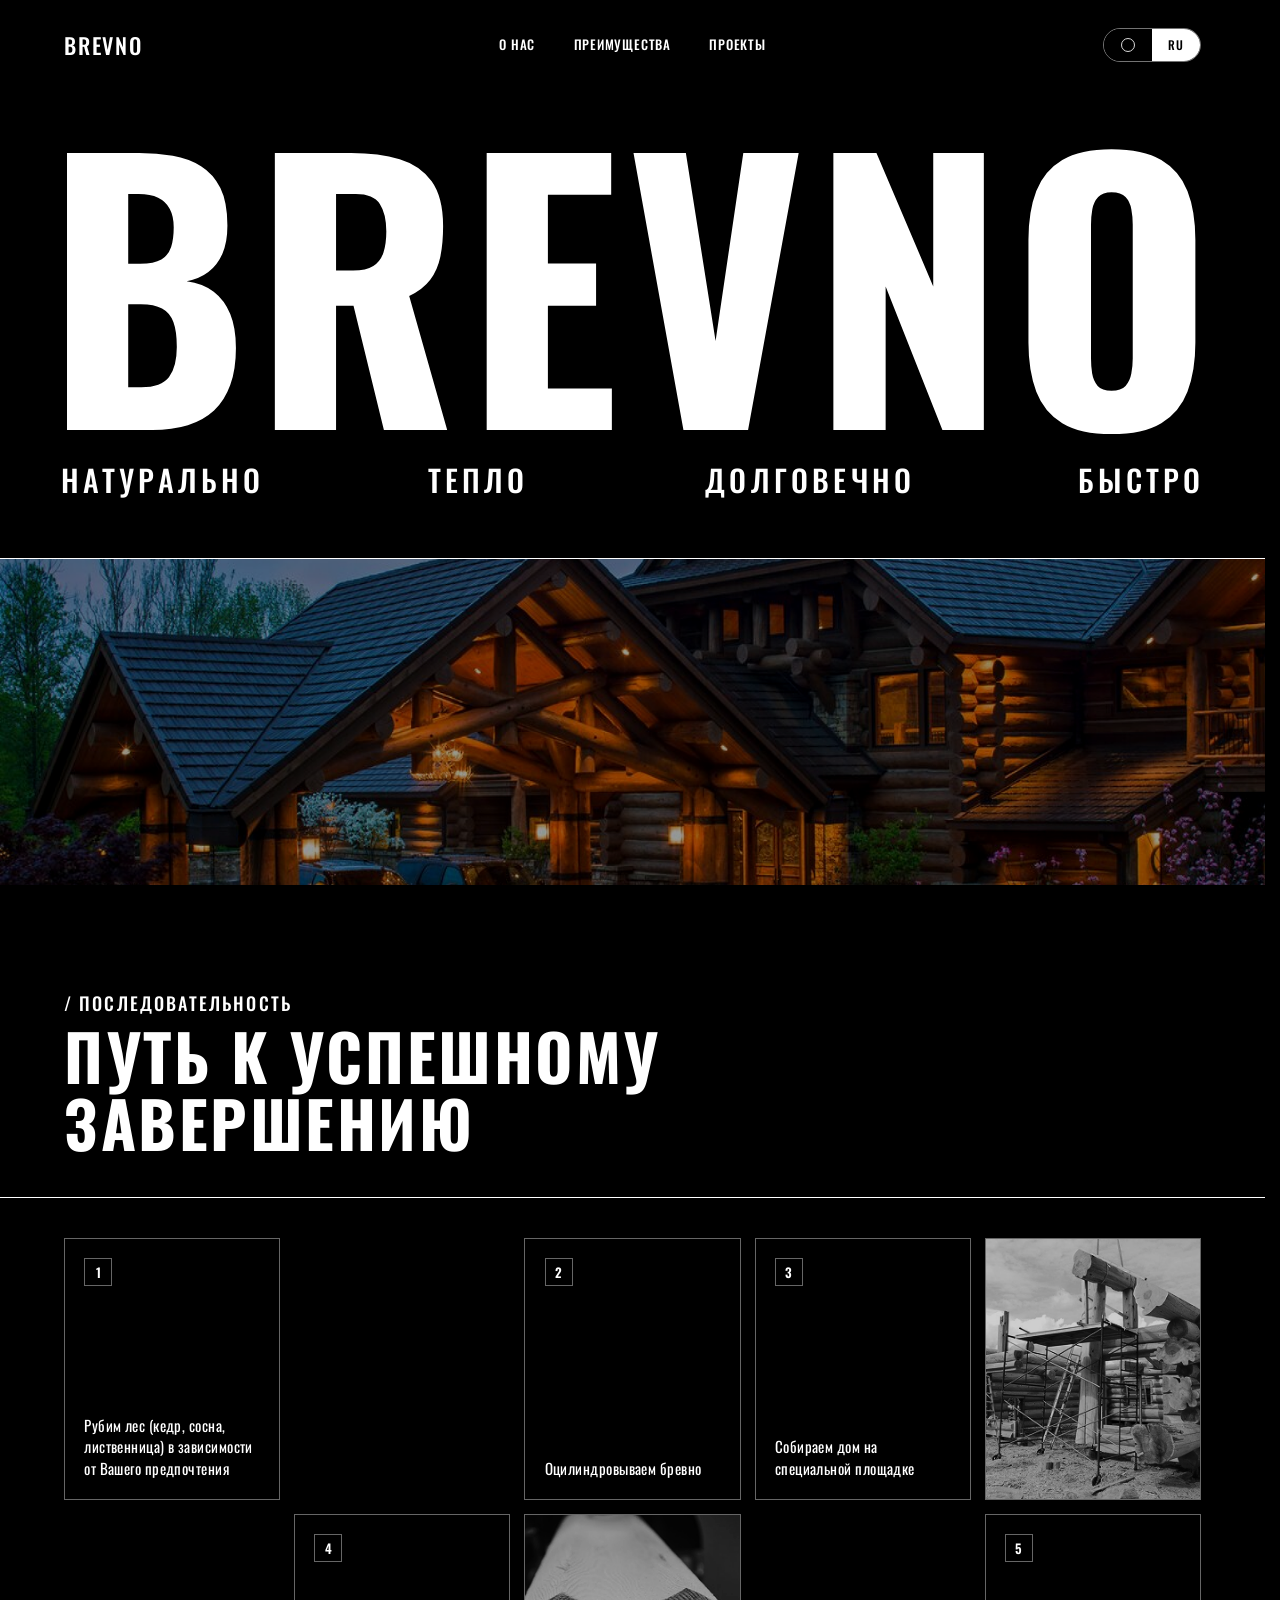
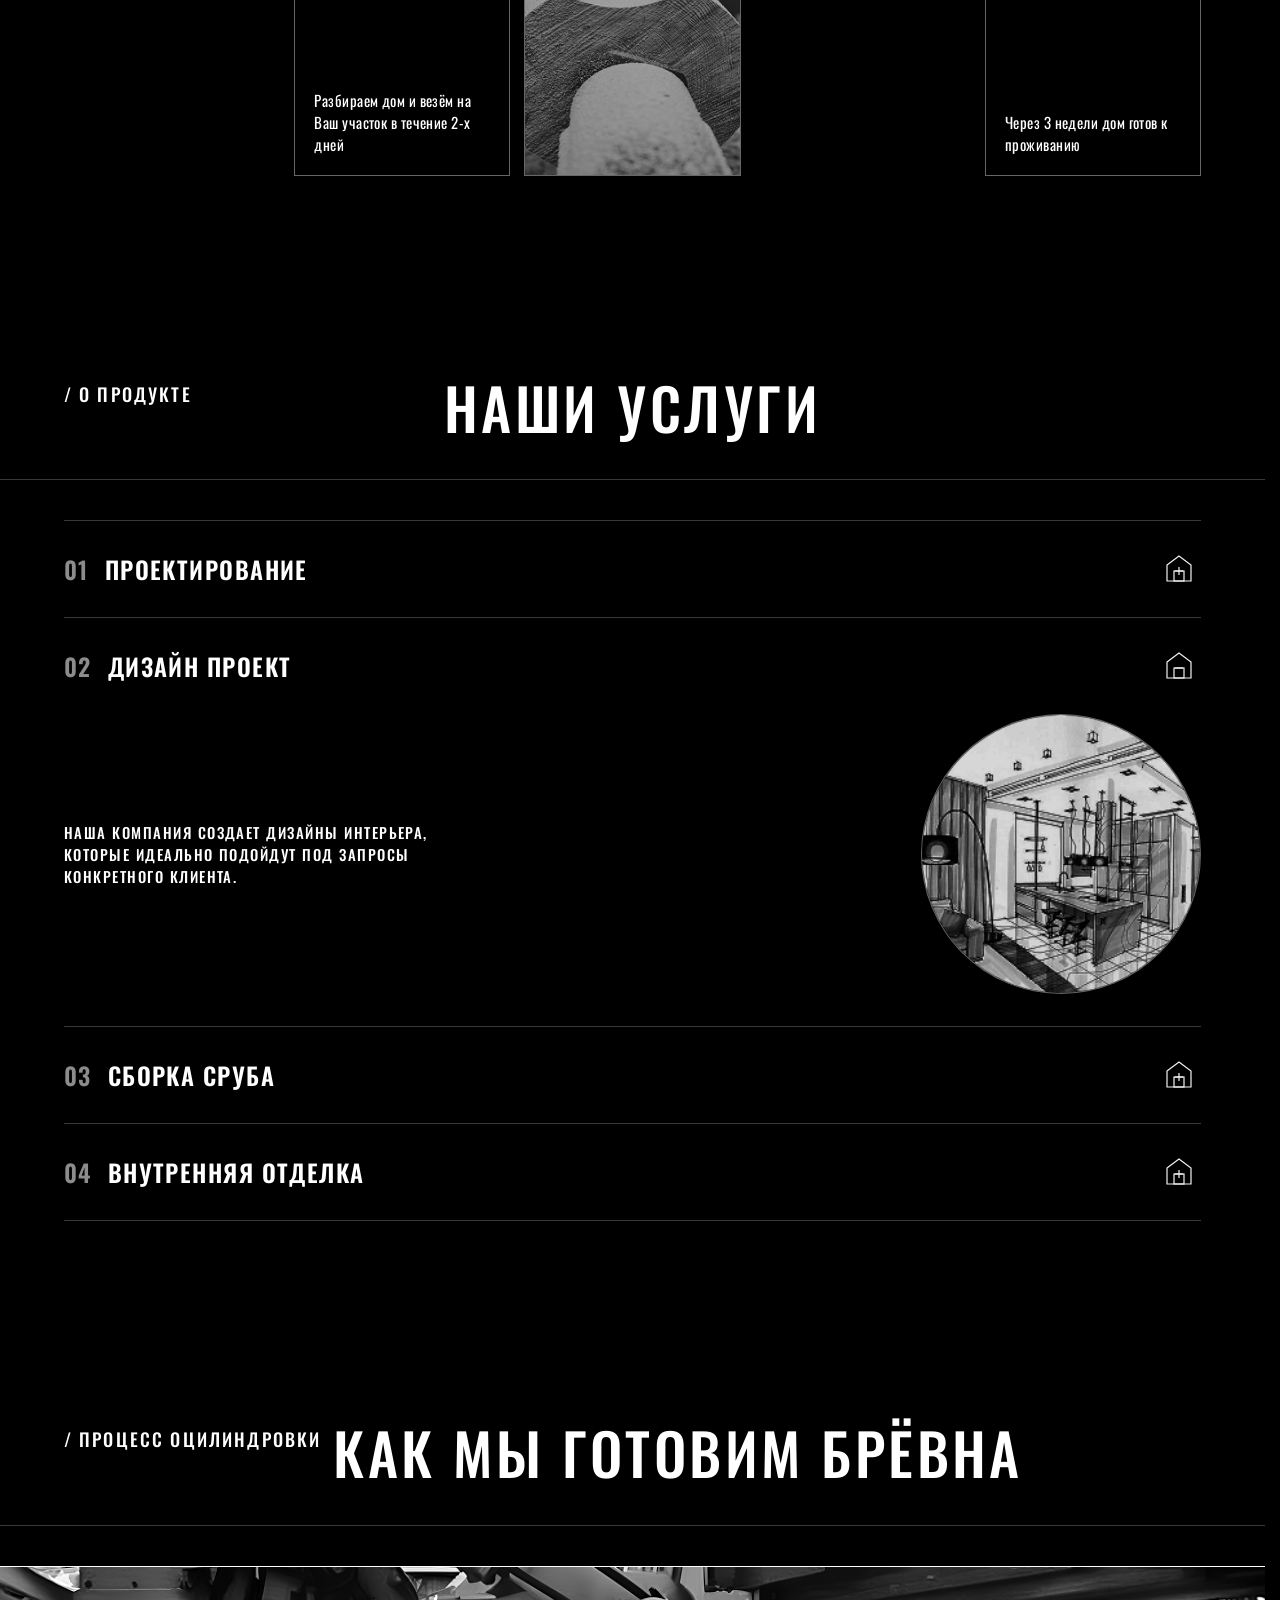
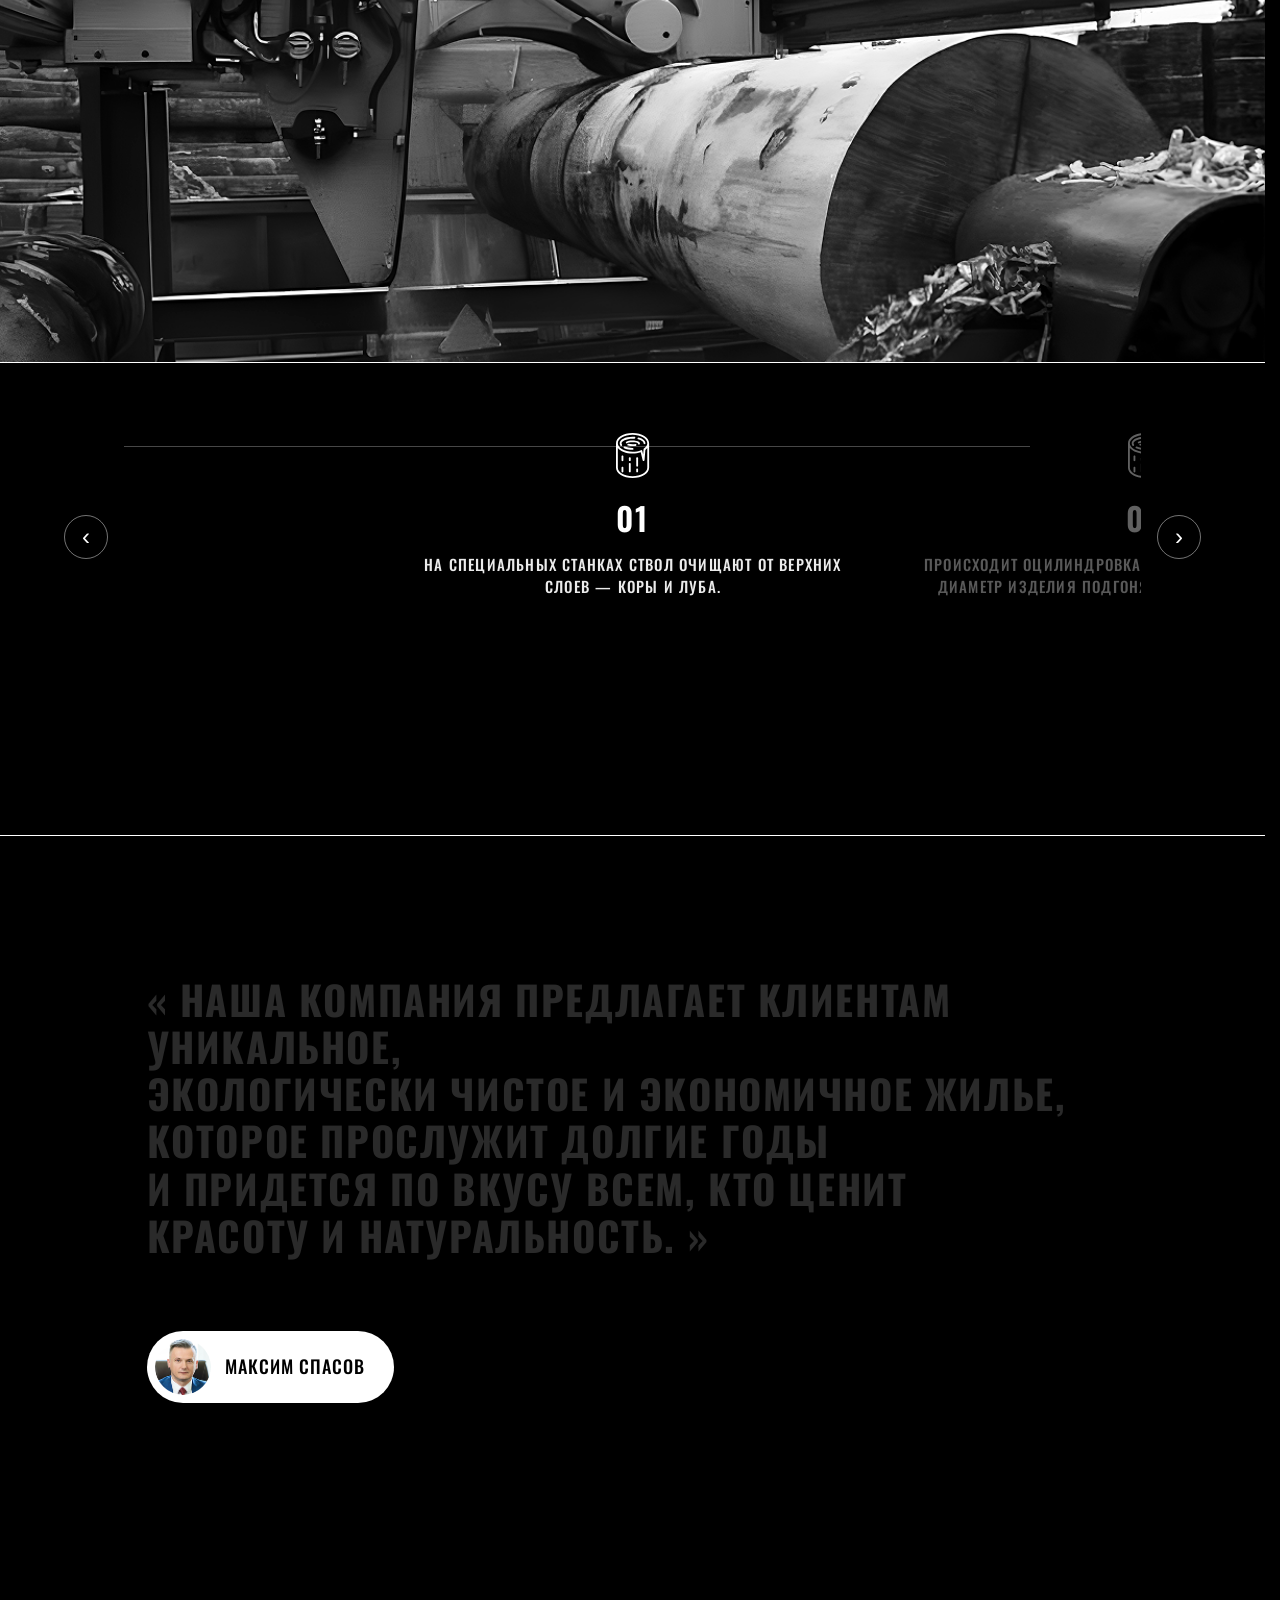
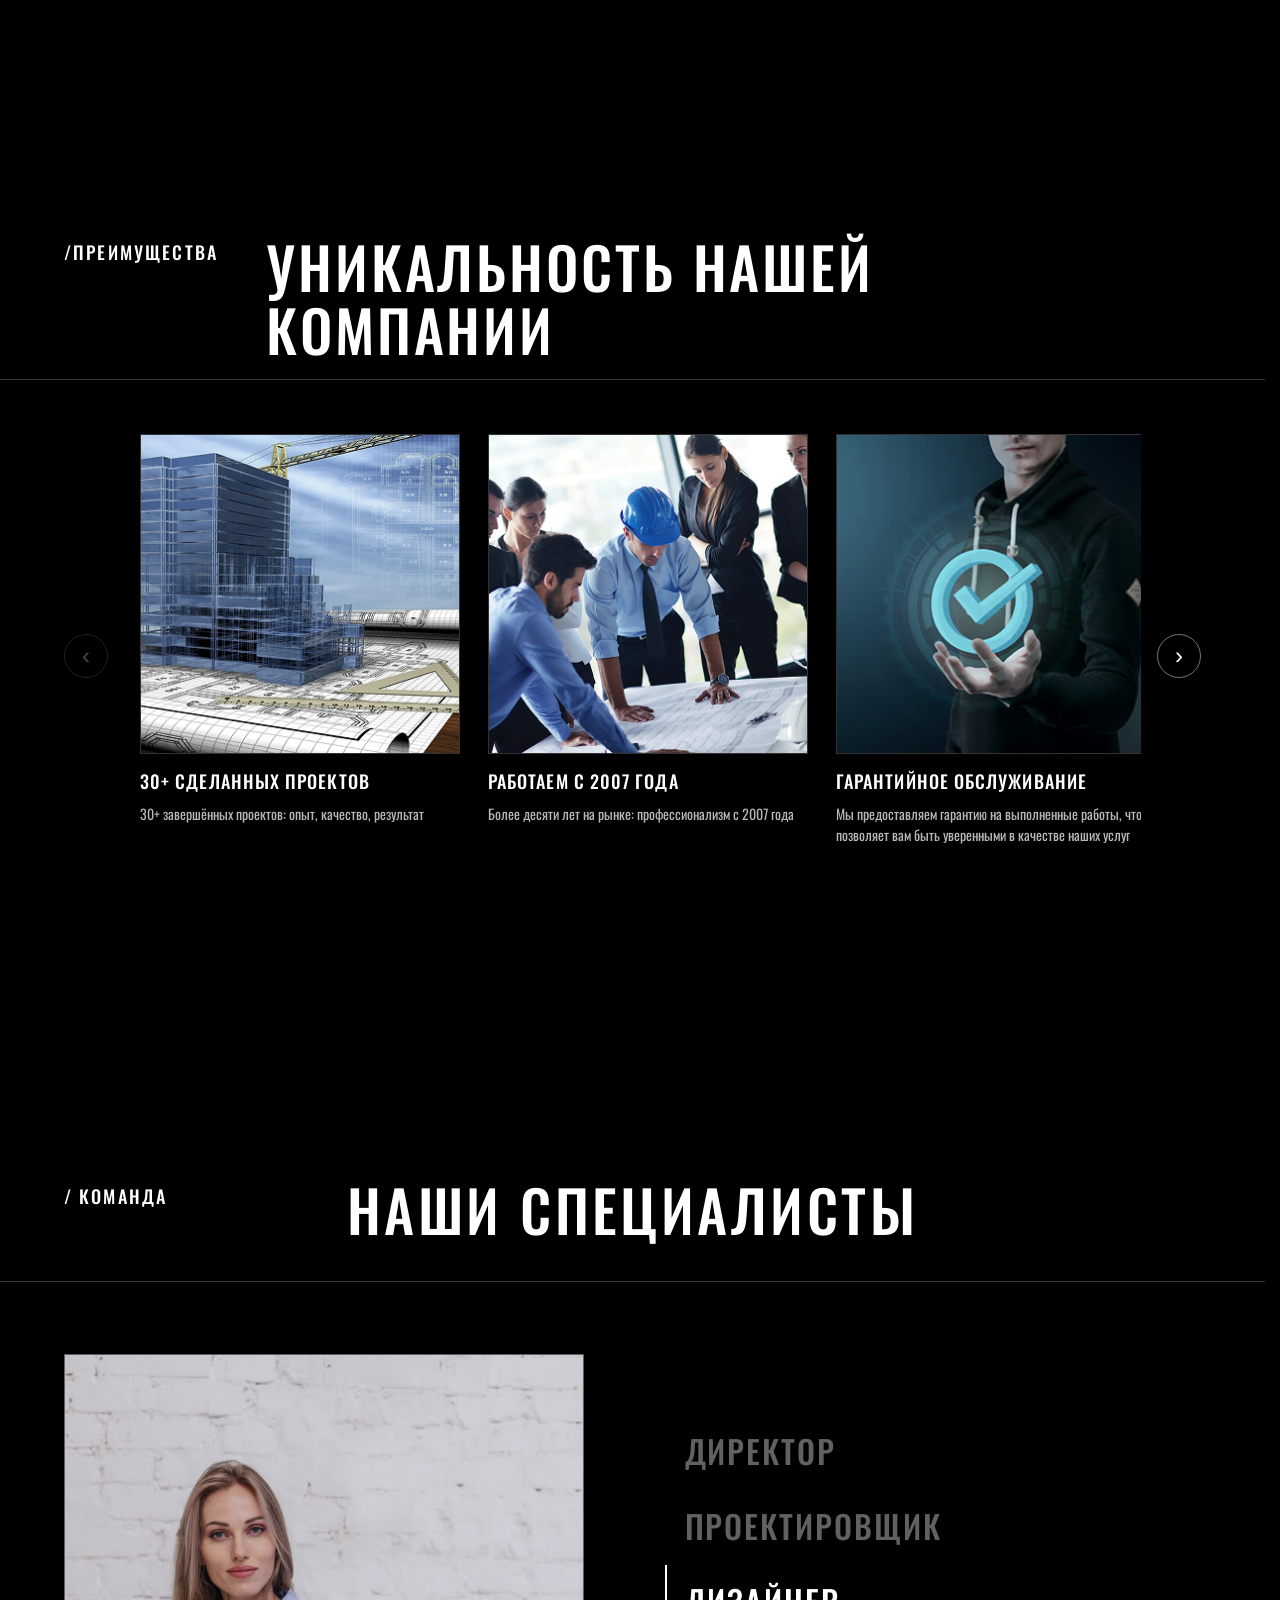
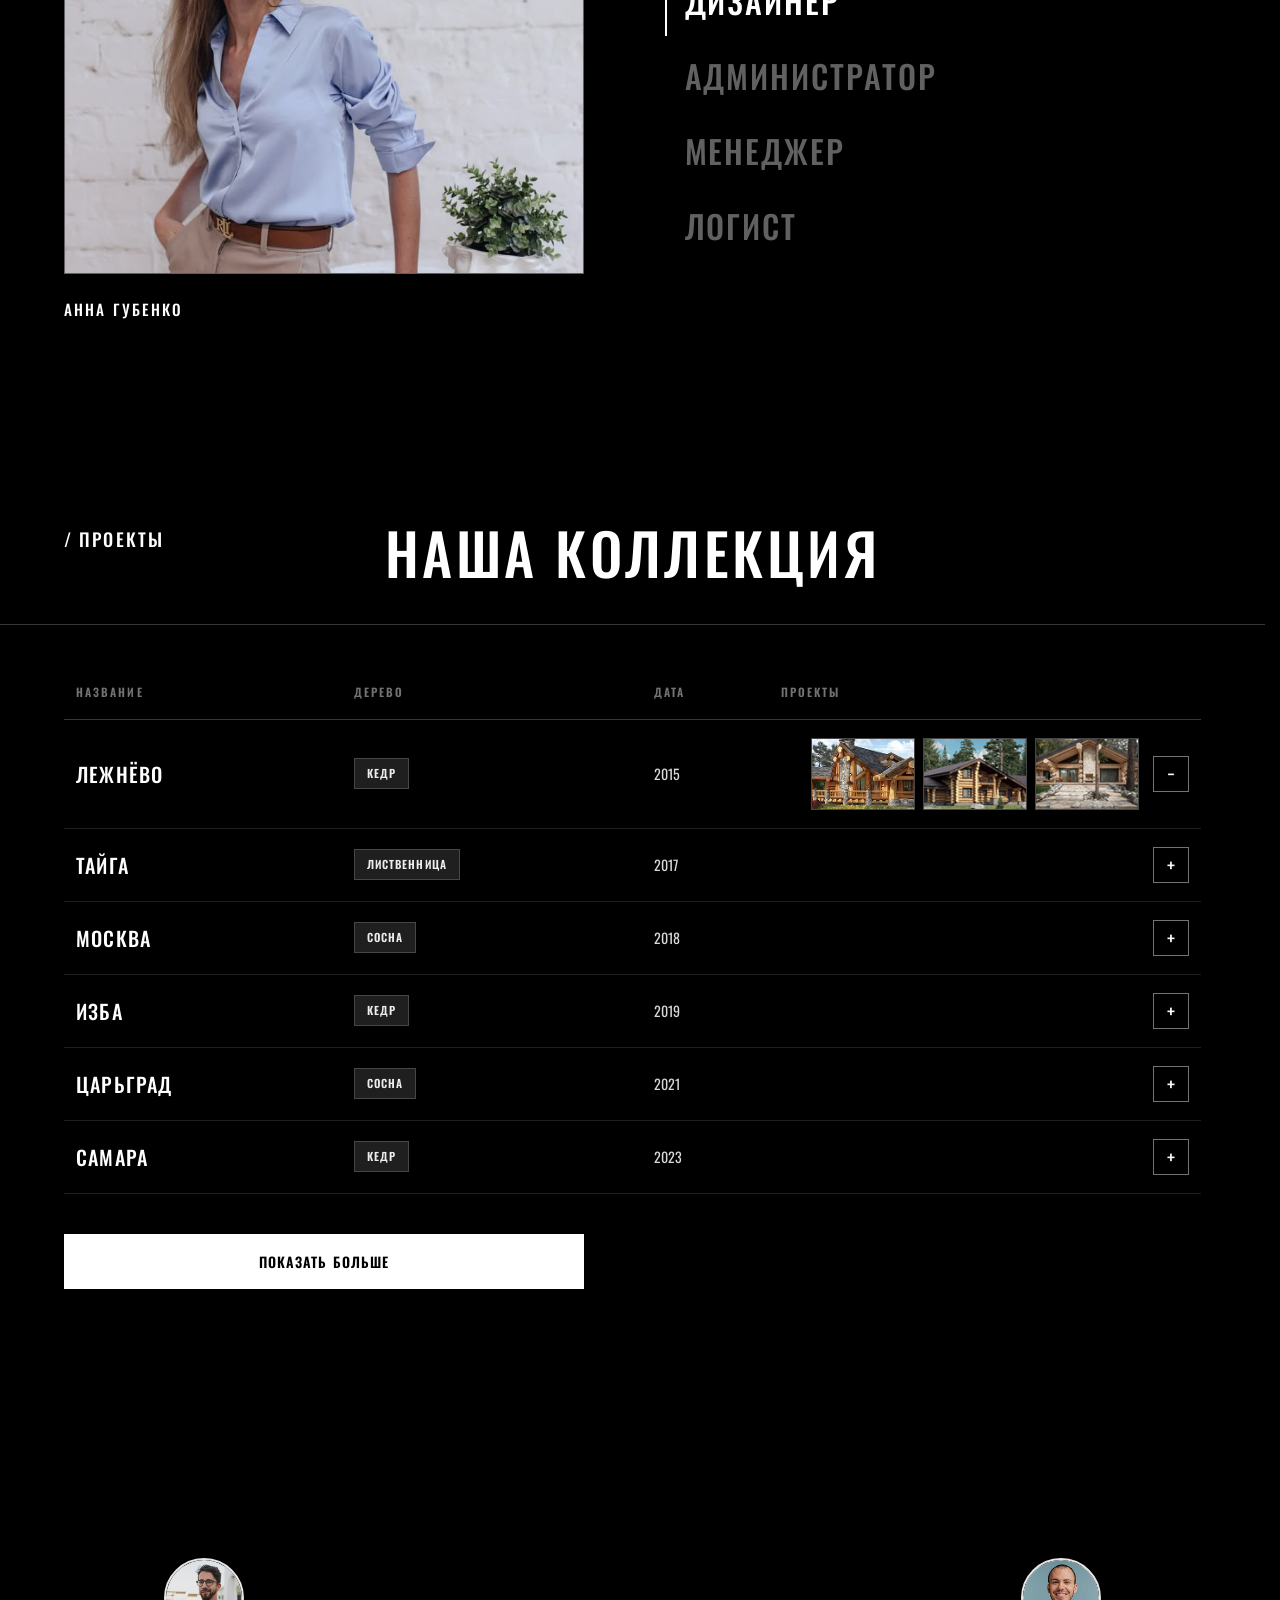
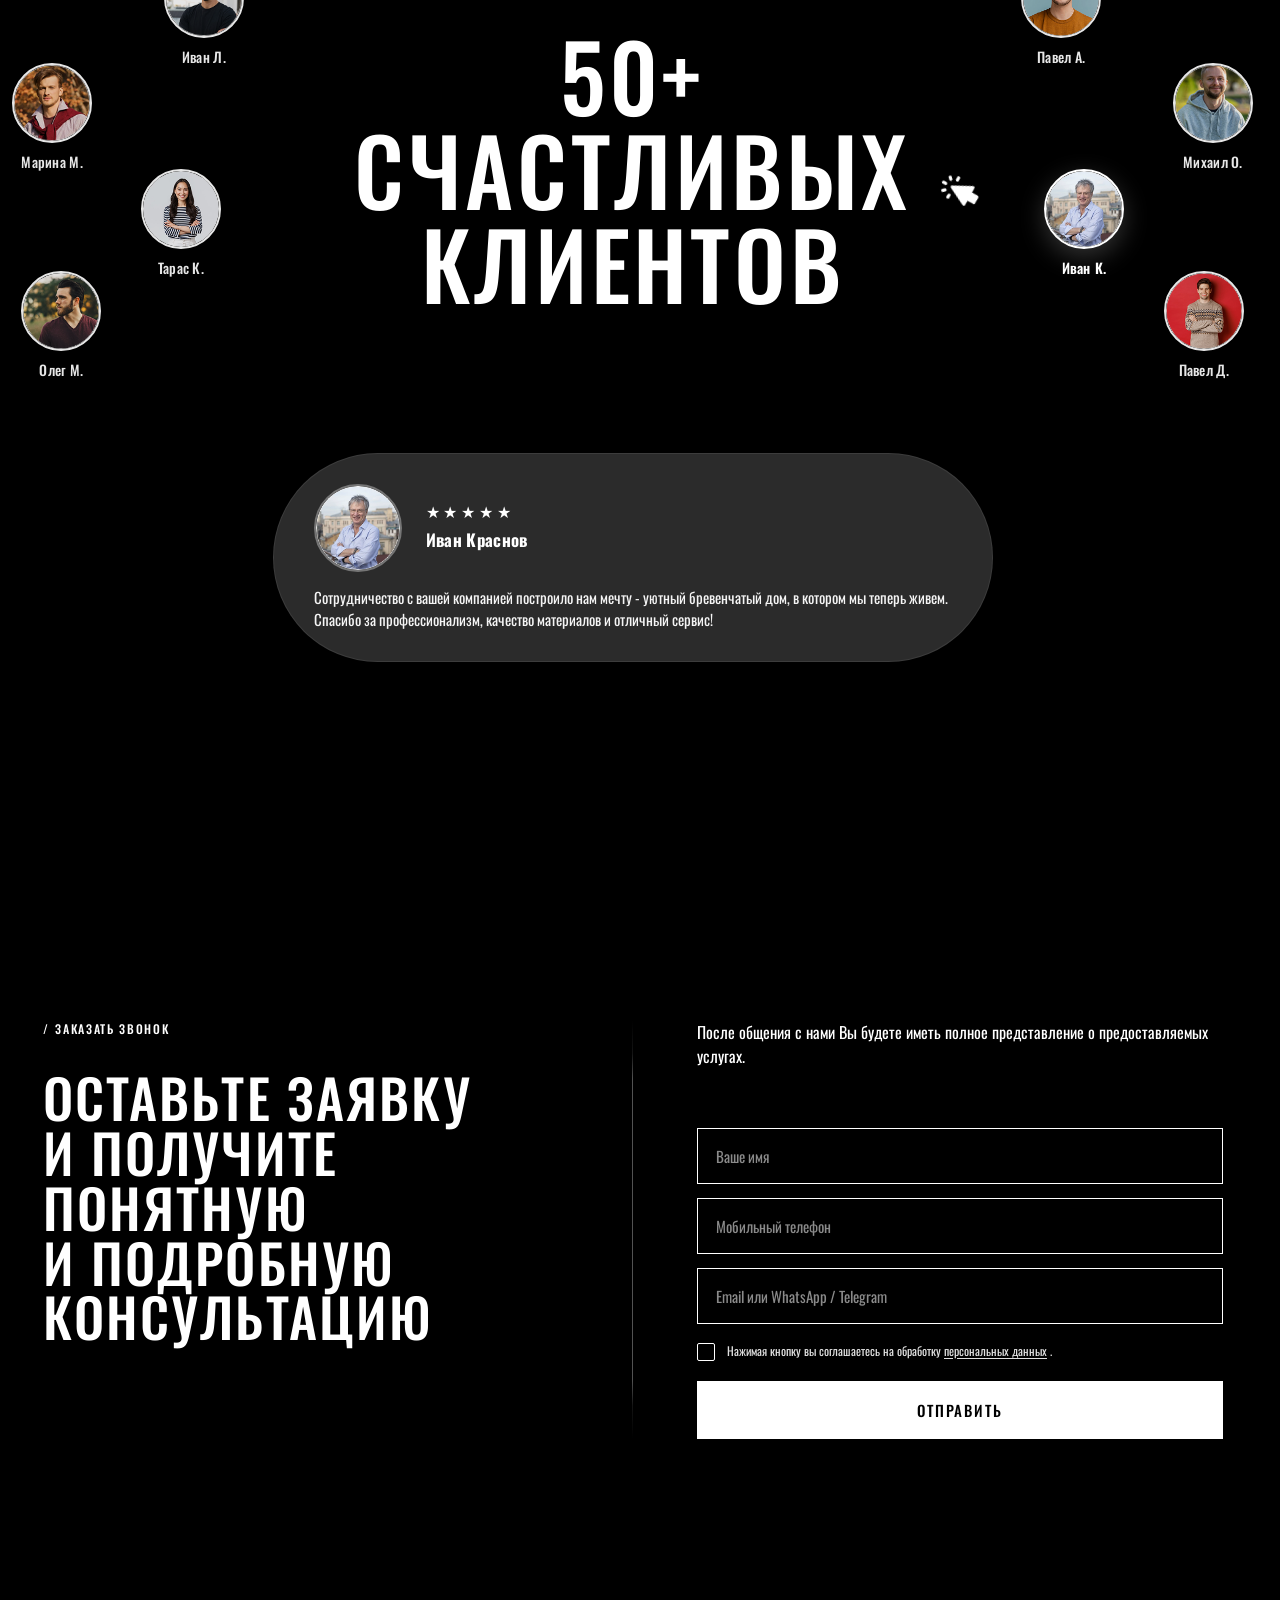
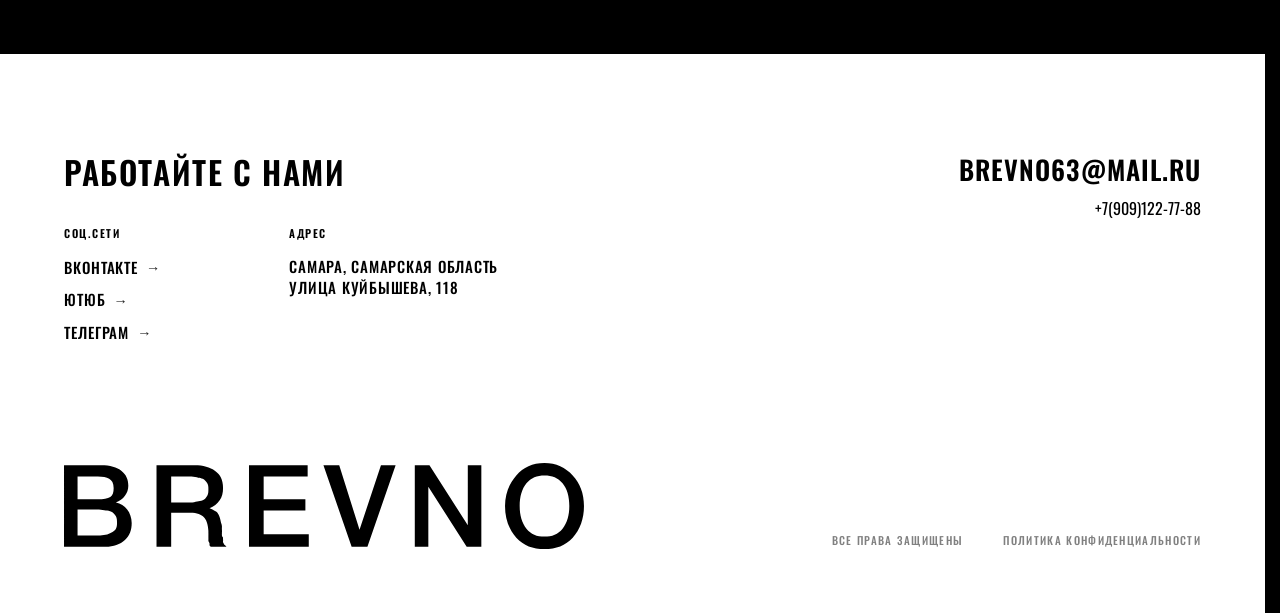
==== index.html @ 9e4cf430 "Add files via upload" ====
<!DOCTYPE html>
<html lang="ru">
<head>
  <meta charset="UTF-8" />
  <meta name="viewport" content="width=device-width, initial-scale=1.0, viewport-fit=cover" />
  <title>Brevno — дома из бруса и оцилиндрованного бревна</title>
  <!-- Макет Figma: https://www.figma.com/design/3cBoiMbZwjkKeHGmlboH6O/ node19433:2461 -->
  <!-- Кэш CSS/JS: при деплое поменяйте ?v= на то же новое значение в двух местах (ниже link + script). -->
  <link rel="preconnect" href="https://fonts.googleapis.com" />
  <link rel="preconnect" href="https://fonts.gstatic.com" crossorigin />
  <link href="https://fonts.googleapis.com/css2?family=Oswald:wght@400;500;600;700&display=swap" rel="stylesheet" />
  <link rel="stylesheet" href="css/style.css?v=20260427" />
</head>
<body>
  <section class="hero">
    <div class="hero__top">
      <header class="hero__header">
        <div class="header__inner container">
          <a class="logo logo--sm" href="#">BREVNO</a>
          <nav class="nav" id="primary-nav" aria-label="Основное меню">
            <button type="button" class="nav__close" id="navClose" aria-label="Закрыть меню">
              <span class="nav__close-icon" aria-hidden="true">
                <span></span>
                <span></span>
              </span>
            </button>
            <div class="nav__links">
              <a href="#about">О нас</a>
              <a href="#advantages">Преимущества</a>
              <a href="#collection">Проекты</a>
            </div>
          </nav>
          <div class="header__trailing">
            <button type="button" class="lang-toggle" id="langToggle" aria-pressed="false" aria-label="Переключить язык">
              <span class="lang-toggle__track">
                <span class="lang-toggle__slot" id="slotEn" data-lang="en">
                  <span class="lang-toggle__ring" aria-hidden="true"></span>
                  <span class="lang-toggle__label">En</span>
                </span>
                <span class="lang-toggle__slot is-active" id="slotRu" data-lang="ru">
                  <span class="lang-toggle__ring" aria-hidden="true"></span>
                  <span class="lang-toggle__label">Ru</span>
                </span>
              </span>
            </button>
            <button
              type="button"
              class="nav-toggle"
              id="navToggle"
              aria-controls="primary-nav"
              aria-expanded="false"
              aria-label="Открыть меню"
            >
              <span class="nav-toggle__lines" aria-hidden="true">
                <span></span>
                <span></span>
                <span></span>
              </span>
            </button>
          </div>
        </div>
      </header>
      <div class="hero__title-block container">
        <div class="hero__title-wrap">
          <h1 class="hero__title">BREVNO</h1>
          <div class="hero__keywords">
            <span data-i18n="kw1">НАТУРАЛЬНО</span>
            <span data-i18n="kw2">ТЕПЛО</span>
            <span data-i18n="kw3">ДОЛГОВЕЧНО</span>
            <span data-i18n="kw4">БЫСТРО</span>
          </div>
        </div>
      </div>
    </div>
    <div class="hero__image-wrap">
      <picture>
        <source media="(max-width: 767px)" srcset="images/MainPict.png" />
        <img
          src="images/Rectangle%2040135.png"
          alt=""
          class="hero__img"
          width="1920"
          height="1080"
          decoding="async"
          fetchpriority="high"
        />
      </picture>
    </div>
  </section>

  <section class="section section--process" id="about">
    <div class="container">
      <div class="section--process__intro">
        <p class="section__label section__label--on-dark">
          <span class="section__label-slash">/</span><span data-i18n="processLabel">ПОСЛЕДОВАТЕЛЬНОСТЬ</span>
        </p>
        <h2 class="section__heading section__heading--process">
          <span class="section__heading-line" data-i18n="processH1">ПУТЬ К УСПЕШНОМУ</span>
          <span class="section__heading-line" data-i18n="processH2">ЗАВЕРШЕНИЮ</span>
        </h2>
      </div>
    </div>
    <div class="divider"></div>
    <!-- Сетка 5×2: только карточки; пустые слоты — без DOM (чёрные промежутки через gap).
         r1: 1 · · 2 · 3 · фото | r2: · 4 · фото · · 5 -->
    <div class="container process">
      <div class="process__grid">
        <article class="process__cell process__cell--step process__cell--1">
          <span class="process__num">1</span>
          <p class="process__text" data-i18n="processStep1">Рубим лес (кедр, сосна, лиственница) в зависимости от Вашего предпочтения</p>
        </article>
        <article class="process__cell process__cell--step process__cell--2">
          <span class="process__num">2</span>
          <p class="process__text" data-i18n="processStep2">Оцилиндровываем бревно</p>
        </article>
        <article class="process__cell process__cell--step process__cell--3">
          <span class="process__num">3</span>
          <p class="process__text" data-i18n="processStep3">Собираем дом на специальной площадке</p>
        </article>
        <div class="process__cell process__cell--photo process__cell--photo-a">
          <img src="images/Rectangle%2040036.png" alt="" width="800" height="800" loading="lazy" decoding="async" />
        </div>
        <article class="process__cell process__cell--step process__cell--4">
          <span class="process__num">4</span>
          <p class="process__text" data-i18n="processStep4">Разбираем дом и везём на Ваш участок в течение 2-х дней</p>
        </article>
        <div class="process__cell process__cell--photo process__cell--photo-b">
          <img src="images/11.png" alt="" width="800" height="800" loading="lazy" decoding="async" />
        </div>
        <article class="process__cell process__cell--step process__cell--5">
          <span class="process__num">5</span>
          <p class="process__text" data-i18n="processStep5">Через 3 недели дом готов к проживанию</p>
        </article>
      </div>
    </div>
  </section>

  <section class="section section--services" id="services">
    <div class="container services-head">
      <p class="section__label section__label--on-dark services-head__label">
        <span class="section__label-slash">/</span><span data-i18n="productLabel">О ПРОДУКТЕ</span>
      </p>
      <h2 class="services-head__title" data-i18n="servicesHeading">НАШИ УСЛУГИ</h2>
      <span class="services-head__spacer" aria-hidden="true"></span>
    </div>
    <div class="divider divider--muted"></div>
    <div class="container">
      <div class="services-acc" id="servicesAcc">
        <details class="services-acc__item">
          <summary class="services-acc__summary">
            <span class="services-acc__heading"><span class="services-acc__num">01</span> ПРОЕКТИРОВАНИЕ</span>
            <span class="services-acc__house" aria-hidden="true">
              <svg class="services-acc__house-svg" width="44" height="44" viewBox="0 0 44 44" fill="none" xmlns="http://www.w3.org/2000/svg">
                <path d="M10 18L22 9L34 18V34H10V18Z" stroke="currentColor" stroke-width="1.2" stroke-linejoin="miter" />
                <rect x="17" y="24" width="10" height="10" stroke="currentColor" stroke-width="1.2" />
                <g class="services-acc__pm">
                  <line x1="22" y1="20" x2="22" y2="28" stroke="currentColor" stroke-width="1.2" class="services-acc__pm-v" />
                  <line x1="18" y1="24" x2="26" y2="24" stroke="currentColor" stroke-width="1.2" />
                </g>
              </svg>
            </span>
          </summary>
          <div class="services-acc__panel services-acc__panel--rich">
            <p class="services-acc__kicker">
              ИНДИВИДУАЛЬНЫЕ И ТИПОВЫЕ ПРОЕКТЫ: ПЛАНИРОВКИ, УЗЛЫ И КОМПЛЕКТАЦИЯ С УЧЁТОМ УЧАСТКА, КЛИМАТА И ВАШЕГО БЮДЖЕТА.
            </p>
            <div class="services-acc__ellipse">
              <img src="images/Проект.jpg" alt="" width="400" height="400" loading="lazy" decoding="async" />
            </div>
          </div>
        </details>

        <details class="services-acc__item" open>
          <summary class="services-acc__summary">
            <span class="services-acc__heading"><span class="services-acc__num">02</span> ДИЗАЙН ПРОЕКТ</span>
            <span class="services-acc__house" aria-hidden="true">
              <svg class="services-acc__house-svg" width="44" height="44" viewBox="0 0 44 44" fill="none" xmlns="http://www.w3.org/2000/svg">
                <path d="M10 18L22 9L34 18V34H10V18Z" stroke="currentColor" stroke-width="1.2" stroke-linejoin="miter" />
                <rect x="17" y="24" width="10" height="10" stroke="currentColor" stroke-width="1.2" />
                <g class="services-acc__pm">
                  <line x1="22" y1="20" x2="22" y2="28" stroke="currentColor" stroke-width="1.2" class="services-acc__pm-v" />
                  <line x1="18" y1="24" x2="26" y2="24" stroke="currentColor" stroke-width="1.2" />
                </g>
              </svg>
            </span>
          </summary>
          <div class="services-acc__panel services-acc__panel--rich">
            <p class="services-acc__kicker">
              НАША КОМПАНИЯ СОЗДАЕТ ДИЗАЙНЫ ИНТЕРЬЕРА, КОТОРЫЕ ИДЕАЛЬНО ПОДОЙДУТ ПОД ЗАПРОСЫ КОНКРЕТНОГО КЛИЕНТА.
            </p>
            <div class="services-acc__ellipse">
              <img src="images/дизайн.png" alt="" width="400" height="400" loading="lazy" decoding="async" />
            </div>
          </div>
        </details>

        <details class="services-acc__item">
          <summary class="services-acc__summary">
            <span class="services-acc__heading"><span class="services-acc__num">03</span> СБОРКА СРУБА</span>
            <span class="services-acc__house" aria-hidden="true">
              <svg class="services-acc__house-svg" width="44" height="44" viewBox="0 0 44 44" fill="none" xmlns="http://www.w3.org/2000/svg">
                <path d="M10 18L22 9L34 18V34H10V18Z" stroke="currentColor" stroke-width="1.2" stroke-linejoin="miter" />
                <rect x="17" y="24" width="10" height="10" stroke="currentColor" stroke-width="1.2" />
                <g class="services-acc__pm">
                  <line x1="22" y1="20" x2="22" y2="28" stroke="currentColor" stroke-width="1.2" class="services-acc__pm-v" />
                  <line x1="18" y1="24" x2="26" y2="24" stroke="currentColor" stroke-width="1.2" />
                </g>
              </svg>
            </span>
          </summary>
          <div class="services-acc__panel services-acc__panel--rich">
            <p class="services-acc__kicker">
              СБОРКА СРУБА НА ПЛОЩАДКЕ: СХОДНОСТЬ УЗЛОВ, ГЕОМЕТРИЯ СТЕН И МАРКИРОВКА КАЖДОГО БРЕВНА ПЕРЕД ОТГРУЗКОЙ НА УЧАСТОК.
            </p>
            <div class="services-acc__ellipse">
              <img src="images/сборка.webp" alt="" width="400" height="400" loading="lazy" decoding="async" />
            </div>
          </div>
        </details>

        <details class="services-acc__item">
          <summary class="services-acc__summary">
            <span class="services-acc__heading"><span class="services-acc__num">04</span> ВНУТРЕННЯЯ ОТДЕЛКА</span>
            <span class="services-acc__house" aria-hidden="true">
              <svg class="services-acc__house-svg" width="44" height="44" viewBox="0 0 44 44" fill="none" xmlns="http://www.w3.org/2000/svg">
                <path d="M10 18L22 9L34 18V34H10V18Z" stroke="currentColor" stroke-width="1.2" stroke-linejoin="miter" />
                <rect x="17" y="24" width="10" height="10" stroke="currentColor" stroke-width="1.2" />
                <g class="services-acc__pm">
                  <line x1="22" y1="20" x2="22" y2="28" stroke="currentColor" stroke-width="1.2" class="services-acc__pm-v" />
                  <line x1="18" y1="24" x2="26" y2="24" stroke="currentColor" stroke-width="1.2" />
                </g>
              </svg>
            </span>
          </summary>
          <div class="services-acc__panel services-acc__panel--rich">
            <p class="services-acc__kicker">
              ИНТЕРЬЕРЫ И ОТДЕЛКА С УЧЁТОМ ДЕРЕВА: ПОКРЫТИЯ, ИНЖЕНЕРИЯ И ДЕКОР В СОГЛАСОВАННЫЕ СРОКИ И ПОД ВАШ СТИЛЬ.
            </p>
            <div class="services-acc__ellipse">
              <img src="images/отделка.webp" alt="" width="400" height="400" loading="lazy" decoding="async" />
            </div>
          </div>
        </details>
      </div>
    </div>
  </section>

  <section class="section section--production" id="production">
    <div class="container production-head">
      <p class="section__label section__label--on-dark production-head__label">
        <span class="section__label-slash">/</span><span data-i18n="prodLabel">ПРОЦЕСС ОЦИЛИНДРОВКИ</span>
      </p>
      <h2 class="production-head__title" data-i18n="prodHeading">КАК МЫ ГОТОВИМ БРЁВНА</h2>
      <span class="production-head__spacer" aria-hidden="true"></span>
    </div>
    <div class="divider divider--muted"></div>
    <div class="production__hero">
      <img
        id="productionHeroImage"
        src="images/Оцилиндровка.png"
        alt=""
        width="1920"
        height="1080"
        loading="lazy"
        decoding="async"
        draggable="false"
      />
    </div>
    <div class="production-stepper-outer">
      <div
        class="production-stepper"
        id="productionStepper"
        role="region"
        aria-roledescription="карусель"
        aria-label="Этапы подготовки брёвен. Листайте горизонтально."
      >
        <div class="production-stepper__shell">
          <button type="button" class="production-stepper__arrow production-stepper__arrow--prev" id="productionPrev" aria-controls="productionViewport" aria-label="Предыдущий этап">
            <span aria-hidden="true">&#8249;</span>
          </button>
          <div class="production-stepper__viewport-col">
          <div class="production-stepper__viewport" id="productionViewport">
            <div class="production-stepper__track" id="productionTrack">
            <article class="production-slide is-active" data-step="1" data-hero-img="images/Оцилиндровка.png">
              <div class="production-slide__icon-row">
                <img class="production-slide__stump" src="images/Пенек.svg" alt="" width="30" height="40" decoding="async" draggable="false" />
              </div>
              <span class="production-slide__num">01</span>
              <p class="production-slide__text">
                НА СПЕЦИАЛЬНЫХ СТАНКАХ СТВОЛ ОЧИЩАЮТ ОТ ВЕРХНИХ СЛОЕВ — КОРЫ И ЛУБА.
              </p>
            </article>
            <article class="production-slide" data-step="2" data-hero-img="images/Оцилиндровка 1.jpg">
              <div class="production-slide__icon-row">
                <img class="production-slide__stump" src="images/Пенек.svg" alt="" width="30" height="40" decoding="async" draggable="false" />
              </div>
              <span class="production-slide__num">02</span>
              <p class="production-slide__text">
                ПРОИСХОДИТ ОЦИЛИНДРОВКА БРЕВНА, В ПРОЦЕССЕ КОТОРОЙ ДИАМЕТР ИЗДЕЛИЯ ПОДГОНЯЕТСЯ ПОД НУЖНЫЙ РАЗМЕР.
              </p>
            </article>
            <article class="production-slide" data-step="3" data-hero-img="images/Шлифовка.jpg">
              <div class="production-slide__icon-row">
                <img class="production-slide__stump" src="images/Пенек.svg" alt="" width="30" height="40" decoding="async" draggable="false" />
              </div>
              <span class="production-slide__num">03</span>
              <p class="production-slide__text">
                ЗАГОТОВКИ ШЛИФУЮТСЯ В НЕСКОЛЬКО ЭТАПОВ, ПОДВЕРГАЮТСЯ СУШКЕ.
              </p>
            </article>
            <article class="production-slide" data-step="4" data-hero-img="images/контроль геометрии.jpg">
              <div class="production-slide__icon-row">
                <img class="production-slide__stump" src="images/Пенек.svg" alt="" width="30" height="40" decoding="async" draggable="false" />
              </div>
              <span class="production-slide__num">04</span>
              <p class="production-slide__text">
                КОНТРОЛЬ ГЕОМЕТРИИ И ВЛАЖНОСТИ: ПРОФИЛЬ, ПАЗЫ И МАРКИРОВКА КАЖДОГО ЭЛЕМЕНТА ПЕРЕД УПАКОВКОЙ.
              </p>
            </article>
            <article class="production-slide" data-step="5" data-hero-img="images/домокомплект.jpg">
              <div class="production-slide__icon-row">
                <img class="production-slide__stump" src="images/Пенек.svg" alt="" width="30" height="40" decoding="async" draggable="false" />
              </div>
              <span class="production-slide__num">05</span>
              <p class="production-slide__text">
                УПАКОВКА ДОМОКОМПЛЕКТА, СОПРОВОДИТЕЛЬНАЯ ДОКУМЕНТАЦИЯ И ОТГРУЗКА НА ВАШ УЧАСТОК В СОГЛАСОВАННЫЕ СРОКИ.
              </p>
            </article>
            </div>
          </div>
          <p class="production-stepper__hint" id="productionSwipeHint" hidden>
            <span class="production-stepper__hint-arrow" aria-hidden="true"></span>
            <span class="production-stepper__hint-text" data-i18n="prodSwipeHint">Смахните влево — ещё этапы</span>
          </p>
          </div>
          <button type="button" class="production-stepper__arrow production-stepper__arrow--next" id="productionNext" aria-controls="productionViewport" aria-label="Следующий этап">
            <span aria-hidden="true">&#8250;</span>
          </button>
        </div>
      </div>
    </div>
  </section>

  <section class="section section--quote" id="quoteReveal">
    <div class="container quote">
      <blockquote class="quote__text">
        <span class="quote__line">« НАША КОМПАНИЯ ПРЕДЛАГАЕТ КЛИЕНТАМ УНИКАЛЬНОЕ,</span>
        <span class="quote__line">ЭКОЛОГИЧЕСКИ ЧИСТОЕ И ЭКОНОМИЧНОЕ ЖИЛЬЕ,</span>
        <span class="quote__line">КОТОРОЕ ПРОСЛУЖИТ ДОЛГИЕ ГОДЫ</span>
        <span class="quote__line">И ПРИДЕТСЯ ПО ВКУСУ ВСЕМ, КТО ЦЕНИТ</span>
        <span class="quote__line">КРАСОТУ И НАТУРАЛЬНОСТЬ. »</span>
      </blockquote>
      <div class="quote__badge">
        <img class="quote__badge-img" src="images/Спасов.png" alt="" width="56" height="56" loading="lazy" decoding="async" />
        <span class="quote__badge-name">МАКСИМ СПАСОВ</span>
      </div>
    </div>
  </section>

  <section class="section section--usp" id="advantages">
    <div class="container usp-head">
      <p class="section__label section__label--on-dark usp-head__label">
        <span class="section__label-slash">/</span><span data-i18n="uspLabel">ПРЕИМУЩЕСТВА</span>
      </p>
      <h2 class="usp-head__title">
        <span class="usp-head__title-line" data-i18n="uspHeadingLine1">УНИКАЛЬНОСТЬ НАШЕЙ</span>
        <span class="usp-head__title-line" data-i18n="uspHeadingLine2">КОМПАНИИ</span>
      </h2>
    </div>
    <div class="divider divider--muted"></div>
    <div class="usp-carousel-outer">
      <div class="usp-carousel" id="uspCarousel">
        <button type="button" class="usp-carousel__arrow usp-carousel__arrow--prev" id="uspPrev" aria-controls="uspViewport" aria-label="Предыдущая карточка">
          <span aria-hidden="true">&#8249;</span>
        </button>
        <div class="usp-carousel__viewport" id="uspViewport">
          <div class="usp-carousel__track" id="uspTrack">
            <article class="usp-card">
              <div class="usp-card__img">
                <img src="images/30%2B.png" alt="" width="400" height="400" loading="lazy" decoding="async" draggable="false" />
              </div>
              <h3 class="usp-card__title">30+ СДЕЛАННЫХ ПРОЕКТОВ</h3>
              <p class="usp-card__text">30+ завершённых проектов: опыт, качество, результат</p>
            </article>
            <article class="usp-card">
              <div class="usp-card__img">
                <img src="images/2007.png" alt="" width="400" height="400" loading="lazy" decoding="async" draggable="false" />
              </div>
              <h3 class="usp-card__title">РАБОТАЕМ С 2007 ГОДА</h3>
              <p class="usp-card__text">Более десяти лет на рынке: профессионализм с 2007 года</p>
            </article>
            <article class="usp-card">
              <div class="usp-card__img">
                <img src="images/Гарантия.png" alt="" width="400" height="400" loading="lazy" decoding="async" draggable="false" />
              </div>
              <h3 class="usp-card__title">ГАРАНТИЙНОЕ ОБСЛУЖИВАНИЕ</h3>
              <p class="usp-card__text">
                Мы предоставляем гарантию на выполненные работы, что позволяет вам быть уверенными в качестве наших услуг
              </p>
            </article>
            <article class="usp-card">
              <div class="usp-card__img">
                <img src="images/отделка-интерьер.png" alt="" width="1920" height="1080" loading="lazy" decoding="async" draggable="false" />
              </div>
              <h3 class="usp-card__title">УНИКАЛЬНЫЙ ДИЗАЙН</h3>
              <p class="usp-card__text">
                Компания по строительству бревенчатых домов может предложить клиентам индивидуальный дизайн, учитывая их пожелания и потребности.
              </p>
            </article>
          </div>
        </div>
        <button type="button" class="usp-carousel__arrow usp-carousel__arrow--next" id="uspNext" aria-controls="uspViewport" aria-label="Следующая карточка">
          <span aria-hidden="true">&#8250;</span>
        </button>
      </div>
    </div>
  </section>

  <section class="section section--team" id="team">
    <div class="container team-head">
      <p class="section__label section__label--on-dark team-head__label">
        <span class="section__label-slash">/</span><span data-i18n="teamLabel">КОМАНДА</span>
      </p>
      <h2 class="team-head__title" data-i18n="teamHeading">НАШИ СПЕЦИАЛИСТЫ</h2>
      <span class="team-head__spacer" aria-hidden="true"></span>
    </div>
    <div class="divider divider--muted"></div>
    <div class="container team">
      <div class="team__left">
        <div class="team__portrait" id="teamPortraitWrap">
          <img
            id="teamPortrait"
            src="images/Дизайнер.jpg"
            alt=""
            width="720"
            height="720"
            loading="lazy"
            decoding="async"
            draggable="false"
          />
        </div>
        <p class="team__name" id="teamName">АННА ГУБЕНКО</p>
      </div>
      <ul class="team__roles" id="teamRoles">
        <li>
          <button
            type="button"
            data-src="images/Директор.jpg"
            data-name="АЛЕКСАНДР СПАСОВ"
          >
            ДИРЕКТОР
          </button>
        </li>
        <li>
          <button
            type="button"
            data-src="images/Проектировщик.jpg"
            data-name="МАКСИМ МОРОЗОВ"
          >
            ПРОЕКТИРОВЩИК
          </button>
        </li>
        <li>
          <button
            type="button"
            data-src="images/Дизайнер.jpg"
            data-name="АННА ГУБЕНКО"
            class="is-active"
          >
            ДИЗАЙНЕР
          </button>
        </li>
        <li>
          <button
            type="button"
            data-src="images/Администратор.jpg"
            data-name="АЛЕКСЕЙ КРЫЛОВ"
          >
            АДМИНИСТРАТОР
          </button>
        </li>
        <li>
          <button
            type="button"
            data-src="images/Менеджер.jpg"
            data-name="ДМИТРИЙ СЕМЁНОВ"
          >
            МЕНЕДЖЕР
          </button>
        </li>
        <li>
          <button
            type="button"
            data-src="images/Логист.jpg"
            data-name="ИГОРЬ НИКИТИН"
          >
            ЛОГИСТ
          </button>
        </li>
      </ul>
    </div>
  </section>

  <section class="section section--catalog" id="collection">
    <div class="container catalog-head">
      <p class="section__label section__label--on-dark catalog-head__label">
        <span class="section__label-slash">/</span><span data-i18n="catLabel">ПРОЕКТЫ</span>
      </p>
      <h2 class="catalog-head__title" data-i18n="catHeading">НАША КОЛЛЕКЦИЯ</h2>
      <span class="catalog-head__spacer" aria-hidden="true"></span>
    </div>
    <div class="divider divider--muted"></div>
    <div class="container catalog">
      <table class="catalog__table">
        <thead>
          <tr>
            <th scope="col">Название</th>
            <th scope="col">Дерево</th>
            <th scope="col">Дата</th>
            <th scope="col">Проекты</th>
          </tr>
        </thead>
        <tbody id="catalogRows">
          <tr class="catalog-row is-open" data-catalog-row>
            <td class="catalog__name">Лежнёво</td>
            <td><span class="catalog__badge">Кедр</span></td>
            <td class="catalog__year">2015</td>
            <td class="catalog__cell-projects">
              <div class="catalog__project-inner">
                <div class="catalog__thumbs">
                  <img src="images/Дом%201.png" alt="" width="120" height="86" loading="lazy" decoding="async" />
                  <img src="images/Дом%202.png" alt="" width="120" height="86" loading="lazy" decoding="async" />
                  <img src="images/Дом%203.png" alt="" width="120" height="86" loading="lazy" decoding="async" />
                </div>
                <button type="button" class="catalog__toggle" aria-expanded="true" aria-label="Свернуть строку">
                  <span class="catalog__toggle-icon" aria-hidden="true">−</span>
                </button>
              </div>
            </td>
          </tr>
          <tr class="catalog-row" data-catalog-row>
            <td class="catalog__name">Тайга</td>
            <td><span class="catalog__badge">Лиственница</span></td>
            <td class="catalog__year">2017</td>
            <td class="catalog__cell-projects">
              <div class="catalog__project-inner">
                <div class="catalog__thumbs">
                  <img src="images/process-section.png" alt="" width="120" height="86" loading="lazy" decoding="async" />
                  <img src="images/Оцилиндровка.png" alt="" width="120" height="86" loading="lazy" decoding="async" />
                  <img src="images/сборка.webp" alt="" width="120" height="86" loading="lazy" decoding="async" />
                </div>
                <button type="button" class="catalog__toggle" aria-expanded="false" aria-label="Развернуть строку">
                  <span class="catalog__toggle-icon" aria-hidden="true">+</span>
                </button>
              </div>
            </td>
          </tr>
          <tr class="catalog-row" data-catalog-row>
            <td class="catalog__name">Москва</td>
            <td><span class="catalog__badge">Сосна</span></td>
            <td class="catalog__year">2018</td>
            <td class="catalog__cell-projects">
              <div class="catalog__project-inner">
                <div class="catalog__thumbs">
                  <img src="images/отделка.webp" alt="" width="120" height="86" loading="lazy" decoding="async" />
                  <img src="images/дизайн.png" alt="" width="120" height="86" loading="lazy" decoding="async" />
                  <img src="images/Проект.jpg" alt="" width="120" height="86" loading="lazy" decoding="async" />
                </div>
                <button type="button" class="catalog__toggle" aria-expanded="false" aria-label="Развернуть строку">
                  <span class="catalog__toggle-icon" aria-hidden="true">+</span>
                </button>
              </div>
            </td>
          </tr>
          <tr class="catalog-row" data-catalog-row>
            <td class="catalog__name">Изба</td>
            <td><span class="catalog__badge">Кедр</span></td>
            <td class="catalog__year">2019</td>
            <td class="catalog__cell-projects">
              <div class="catalog__project-inner">
                <div class="catalog__thumbs">
                  <img src="images/hero-full.png" alt="" width="120" height="86" loading="lazy" decoding="async" />
                  <img src="images/hero-top.png" alt="" width="120" height="86" loading="lazy" decoding="async" />
                  <img src="images/дизайн.png" alt="" width="120" height="86" loading="lazy" decoding="async" />
                </div>
                <button type="button" class="catalog__toggle" aria-expanded="false" aria-label="Развернуть строку">
                  <span class="catalog__toggle-icon" aria-hidden="true">+</span>
                </button>
              </div>
            </td>
          </tr>
          <tr class="catalog-row" data-catalog-row>
            <td class="catalog__name">Царьград</td>
            <td><span class="catalog__badge">Сосна</span></td>
            <td class="catalog__year">2021</td>
            <td class="catalog__cell-projects">
              <div class="catalog__project-inner">
                <div class="catalog__thumbs">
                  <img src="images/Гарантия.png" alt="" width="120" height="86" loading="lazy" decoding="async" />
                  <img src="images/Rectangle%2040036.png" alt="" width="120" height="86" loading="lazy" decoding="async" />
                  <img src="images/Rectangle%2040135.png" alt="" width="120" height="86" loading="lazy" decoding="async" />
                </div>
                <button type="button" class="catalog__toggle" aria-expanded="false" aria-label="Развернуть строку">
                  <span class="catalog__toggle-icon" aria-hidden="true">+</span>
                </button>
              </div>
            </td>
          </tr>
          <tr class="catalog-row" data-catalog-row>
            <td class="catalog__name">Самара</td>
            <td><span class="catalog__badge">Кедр</span></td>
            <td class="catalog__year">2023</td>
            <td class="catalog__cell-projects">
              <div class="catalog__project-inner">
                <div class="catalog__thumbs">
                  <img src="images/11.png" alt="" width="120" height="86" loading="lazy" decoding="async" />
                  <img src="images/30%2B.png" alt="" width="120" height="86" loading="lazy" decoding="async" />
                  <img src="images/2007.png" alt="" width="120" height="86" loading="lazy" decoding="async" />
                </div>
                <button type="button" class="catalog__toggle" aria-expanded="false" aria-label="Развернуть строку">
                  <span class="catalog__toggle-icon" aria-hidden="true">+</span>
                </button>
              </div>
            </td>
          </tr>
        </tbody>
      </table>
      <button type="button" class="btn btn--primary catalog__more" data-i18n="showMore">ПОКАЗАТЬ БОЛЬШЕ</button>
    </div>
  </section>

  <section class="section section--reviews" id="reviews" aria-labelledby="reviewsHeading">
    <div class="reviews-cloud container">
      <p class="reviews-hint-text sr-only" data-i18n="reviewsHint">Нажмите на портрет клиента, чтобы прочитать отзыв</p>
      <div class="reviews-layout">
        <div class="reviews-hero">
          <div class="reviews-hero__side reviews-hero__side--left">
            <button type="button" class="reviews-pick" data-review-index="0" aria-current="false" aria-label="Отзыв: Иван Л.">
              <span class="reviews-pick__fig">
                <img src="images/Ellipse%2050.png" alt="" width="80" height="80" loading="lazy" decoding="async" draggable="false" />
              </span>
              <span class="reviews-pick__name">Иван Л.</span>
            </button>
            <button type="button" class="reviews-pick" data-review-index="1" aria-current="false" aria-label="Отзыв: Марина М.">
              <span class="reviews-pick__fig">
                <img src="images/Ellipse%2051.png" alt="" width="80" height="80" loading="lazy" decoding="async" draggable="false" />
              </span>
              <span class="reviews-pick__name">Марина М.</span>
            </button>
            <button type="button" class="reviews-pick" data-review-index="2" aria-current="false" aria-label="Отзыв: Тарас К.">
              <span class="reviews-pick__fig">
                <img src="images/Ellipse%2052.png" alt="" width="80" height="80" loading="lazy" decoding="async" draggable="false" />
              </span>
              <span class="reviews-pick__name">Тарас К.</span>
            </button>
            <button type="button" class="reviews-pick" data-review-index="3" aria-current="false" aria-label="Отзыв: Олег М.">
              <span class="reviews-pick__fig">
                <img src="images/Ellipse%2053.png" alt="" width="80" height="80" loading="lazy" decoding="async" draggable="false" />
              </span>
              <span class="reviews-pick__name">Олег М.</span>
            </button>
          </div>

          <h2 class="reviews-head__title" id="reviewsHeading">
            <span class="reviews-head__line" data-i18n="reviewsLine1">50+</span>
            <span class="reviews-head__line" data-i18n="reviewsLine2">СЧАСТЛИВЫХ</span>
            <span class="reviews-head__line" data-i18n="reviewsLine3">КЛИЕНТОВ</span>
            <span class="reviews-hint-arrow" aria-hidden="true">
              <img src="images/Vector.svg" width="35" height="35" alt="" decoding="async" />
            </span>
          </h2>

          <div class="reviews-hero__side reviews-hero__side--right">
            <button type="button" class="reviews-pick" data-review-index="4" aria-current="false" aria-label="Отзыв: Павел А.">
              <span class="reviews-pick__fig">
                <img src="images/Ellipse%2054.png" alt="" width="80" height="80" loading="lazy" decoding="async" draggable="false" />
              </span>
              <span class="reviews-pick__name">Павел А.</span>
            </button>
            <button type="button" class="reviews-pick" data-review-index="5" aria-current="false" aria-label="Отзыв: Михаил О.">
              <span class="reviews-pick__fig">
                <img src="images/Ellipse%2055.png" alt="" width="80" height="80" loading="lazy" decoding="async" draggable="false" />
              </span>
              <span class="reviews-pick__name">Михаил О.</span>
            </button>
            <button type="button" class="reviews-pick is-active" data-review-index="6" aria-current="true" aria-label="Отзыв: Иван Краснов">
              <span class="reviews-pick__fig">
                <img src="images/Ellipse%20553.png" alt="" width="80" height="80" loading="lazy" decoding="async" draggable="false" />
              </span>
              <span class="reviews-pick__name">Иван К.</span>
            </button>
            <button type="button" class="reviews-pick" data-review-index="7" aria-current="false" aria-label="Отзыв: Павел Д.">
              <span class="reviews-pick__fig">
                <img src="images/Ellipse%20555.png" alt="" width="80" height="80" loading="lazy" decoding="async" draggable="false" />
              </span>
              <span class="reviews-pick__name">Павел Д.</span>
            </button>
          </div>
        </div>
        <div class="reviews-featured" id="reviewsFeatured" role="region" aria-live="polite" aria-label="Выбранный отзыв">
          <div class="reviews-featured__top">
            <div class="reviews-featured__avatar-wrap">
              <img
                id="reviewsFeaturedImg"
                class="reviews-featured__avatar"
                src="images/Ellipse%20553.png"
                alt=""
                width="72"
                height="72"
                loading="lazy"
                decoding="async"
                draggable="false"
              />
            </div>
            <div class="reviews-featured__head">
              <div class="reviews-featured__stars" aria-hidden="true">
                <span>★</span><span>★</span><span>★</span><span>★</span><span>★</span>
              </div>
              <p class="reviews-featured__name" id="reviewsFeaturedName">Иван Краснов</p>
            </div>
          </div>
          <blockquote class="reviews-featured__quote" id="reviewsFeaturedQuote">
            Сотрудничество с вашей компанией построило нам мечту - уютный бревенчатый дом, в котором мы теперь живем. Спасибо за профессионализм, качество материалов и отличный сервис!
          </blockquote>
        </div>
      </div>
    </div>
  </section>

  <section class="section section--lead" id="contact" aria-labelledby="leadHeading">
    <div class="container lead">
      <div class="lead__col lead__col--left">
        <p class="lead__label">
          <span class="lead__label-slash">/</span><span data-i18n="leadLabel">ЗАКАЗАТЬ ЗВОНОК</span>
        </p>
        <h2 class="lead__title" id="leadHeading">
          <span class="lead__title-line" data-i18n="leadLine1">ОСТАВЬТЕ ЗАЯВКУ</span>
          <span class="lead__title-line" data-i18n="leadLine2">И ПОЛУЧИТЕ</span>
          <span class="lead__title-line" data-i18n="leadLine3">ПОНЯТНУЮ</span>
          <span class="lead__title-line" data-i18n="leadLine4">И ПОДРОБНУЮ</span>
          <span class="lead__title-line" data-i18n="leadLine5">КОНСУЛЬТАЦИЮ</span>
        </h2>
      </div>
      <div class="lead__divider" aria-hidden="true"></div>
      <div class="lead__col lead__col--right">
        <p class="lead__intro" data-i18n="leadIntro">
          После общения с нами Вы будете иметь полное представление о предоставляемых услугах.
        </p>
        <form class="lead__form" id="leadForm" novalidate>
          <p class="lead__form-status" id="leadFormStatus" role="status" aria-live="polite"></p>
          <label class="sr-only" for="leadName">Имя</label>
          <input
            id="leadName"
            name="name"
            type="text"
            data-i18n-placeholder="leadPhName"
            placeholder="Ваше имя"
            required
            autocomplete="name"
            maxlength="120"
          />
          <label class="sr-only" for="leadPhone">Телефон</label>
          <input
            id="leadPhone"
            name="phone"
            type="tel"
            data-i18n-placeholder="leadPhPhone"
            placeholder="Мобильный телефон"
            required
            autocomplete="tel"
            maxlength="32"
          />
          <label class="sr-only" for="leadContact">Контакт</label>
          <input
            id="leadContact"
            name="contact"
            type="text"
            data-i18n-placeholder="leadPhContact"
            placeholder="Email или WhatsApp / Telegram"
            autocomplete="email"
            maxlength="200"
          />
          <label class="lead__consent">
            <span class="lead__consent-box">
              <input type="checkbox" name="consent" value="yes" class="lead__consent-input" required />
              <span class="lead__consent-face" aria-hidden="true"></span>
            </span>
            <span class="lead__consent-text">
              <span data-i18n="leadConsentBefore">Нажимая кнопку вы соглашаетесь на обработку </span>
              <a
                href="privacy.html"
                class="lead__consent-link lead__consent-underline"
                data-i18n="leadConsentPrivacy"
                target="_blank"
                rel="noopener noreferrer"
                >персональных данных</a>
              <span data-i18n="leadConsentAfter">.</span>
            </span>
          </label>
          <button type="submit" class="lead__submit" id="leadSubmit" data-i18n="sendBtn">ОТПРАВИТЬ</button>
        </form>
      </div>
    </div>
  </section>

  <footer class="footer">
    <div class="container footer__top">
      <div class="footer__top-left">
        <p class="footer__kicker">РАБОТАЙТЕ С НАМИ</p>
        <div class="footer__cols">
          <div class="footer__block">
            <p class="footer__block-title">СОЦ.СЕТИ</p>
            <ul class="footer__links">
              <li>
                <a href="#" target="_blank" rel="noopener noreferrer">ВКОНТАКТЕ <span class="footer__arrow" aria-hidden="true">→</span></a>
              </li>
              <li>
                <a href="#" target="_blank" rel="noopener noreferrer">ЮТЮБ <span class="footer__arrow" aria-hidden="true">→</span></a>
              </li>
              <li>
                <a href="#" target="_blank" rel="noopener noreferrer">ТЕЛЕГРАМ <span class="footer__arrow" aria-hidden="true">→</span></a>
              </li>
            </ul>
          </div>
          <div class="footer__block">
            <p class="footer__block-title">АДРЕС</p>
            <p class="footer__address">
              САМАРА, САМАРСКАЯ ОБЛАСТЬ<br />
              УЛИЦА КУЙБЫШЕВА, 118
            </p>
          </div>
        </div>
      </div>
      <div class="footer__top-right">
        <a class="footer__email" href="mailto:brevno63@mail.ru">BREVNO63@MAIL.RU</a>
        <a class="footer__phone" href="tel:+79091227788">+7(909)122-77-88</a>
      </div>
    </div>
    <div class="container footer__bottom">
      <img
        class="footer__logo-img"
        src="images/BREVNO.svg"
        alt="Brevno"
        width="461"
        height="76"
        loading="lazy"
        decoding="async"
      />
      <div class="footer__legal">
        <span>ВСЕ ПРАВА ЗАЩИЩЕНЫ</span>
        <a href="privacy.html">ПОЛИТИКА КОНФИДЕНЦИАЛЬНОСТИ</a>
      </div>
    </div>
  </footer>

  <script src="js/main.js?v=20260427"></script>
</body>
</html>
---- css/style.css ----
/* Brevno landing — dark minimal grid (сетка ориентир: фрейм 1920 из Figma) */
:root {
  --bg: #000000;
  --fg: #ffffff;
  --muted: #a3a3a3;
  --line: 1px solid rgba(255, 255, 255, 0.35);
  --line-strong: 1px solid #ffffff;
  --surface: #1a1a1a;
  --page-max: 1920px;
  --gutter: clamp(24px, 5vw, 80px);
  --font-display: "Oswald", Impact, sans-serif;
  --font-body: "Oswald", Impact, sans-serif;
}

*,
*::before,
*::after {
  box-sizing: border-box;
}

html {
  scroll-behavior: smooth;
  overflow-x: hidden;
  scrollbar-gutter: stable;
  -webkit-text-size-adjust: 100%;
  text-size-adjust: 100%;
}

body {
  margin: 0;
  padding: env(safe-area-inset-top, 0) env(safe-area-inset-right, 0)
    env(safe-area-inset-bottom, 0) env(safe-area-inset-left, 0);
  background: var(--bg);
  color: var(--fg);
  font-family: var(--font-body);
  font-size: 15px;
  line-height: 1.5;
  -webkit-font-smoothing: antialiased;
  overflow-x: hidden;
}

img {
  max-width: 100%;
  height: auto;
  display: block;
}

a {
  color: inherit;
  text-decoration: none;
}

a:hover {
  opacity: 0.85;
}

.container {
  width: 100%;
  max-width: var(--page-max);
  margin: 0 auto;
  padding: 0 max(var(--gutter), env(safe-area-inset-right, 0px)) 0
    max(var(--gutter), env(safe-area-inset-left, 0px));
}

.sr-only {
  position: absolute;
  width: 1px;
  height: 1px;
  padding: 0;
  margin: -1px;
  overflow: hidden;
  clip: rect(0, 0, 0, 0);
  white-space: nowrap;
  border: 0;
}

/* Hero top: шапка + заголовок (макет Figma, Oswald) */
.hero__top {
  display: flex;
  flex-direction: column;
  min-height: min(52vh, 640px);
  background: var(--bg);
}

.hero__header {
  position: relative;
  z-index: 2;
  padding: clamp(20px, 3vw, 28px) 0 0;
}

.header__inner {
  display: grid;
  grid-template-columns: 1fr auto 1fr;
  align-items: center;
  gap: 16px;
}

.header__trailing {
  display: flex;
  align-items: center;
  justify-content: flex-end;
  gap: 12px;
  grid-column: 3;
  justify-self: end;
}

.logo {
  font-family: var(--font-display);
  font-size: clamp(1.125rem, 1.8vw, 1.375rem);
  font-weight: 500;
  letter-spacing: 0.08em;
  text-transform: uppercase;
}

.logo--sm {
  color: var(--fg);
}

.logo--dark {
  font-size: clamp(2.5rem, 6vw, 4rem);
  color: #000;
  display: block;
  text-align: center;
}

.nav {
  display: flex;
  flex-direction: row;
  flex-wrap: nowrap;
  align-items: center;
  justify-content: center;
  gap: clamp(20px, 3vw, 36px);
  font-family: var(--font-display);
  font-size: 13px;
  font-weight: 500;
  text-transform: uppercase;
  letter-spacing: 0.06em;
  justify-self: center;
  grid-column: 2;
}

.nav__links {
  display: flex;
  flex-wrap: wrap;
  align-items: center;
  justify-content: center;
  gap: clamp(16px, 3vw, 40px);
}

.nav__links a {
  cursor: pointer;
}

.nav__close {
  display: none;
}

.nav__close-icon {
  position: relative;
  display: block;
  width: 22px;
  height: 22px;
}

.nav__close-icon span {
  position: absolute;
  left: 0;
  top: 50%;
  width: 100%;
  height: 2px;
  margin-top: -1px;
  background: currentColor;
  border-radius: 1px;
}

.nav__close-icon span:first-child {
  transform: rotate(45deg);
}

.nav__close-icon span:last-child {
  transform: rotate(-45deg);
}

/* Затемнение фона при открытом мобильном меню (элемент создаётся в main.js) */
.nav-backdrop {
  position: fixed;
  inset: 0;
  z-index: 518;
  background: rgba(0, 0, 0, 0.52);
  backdrop-filter: blur(4px);
  -webkit-backdrop-filter: blur(4px);
  opacity: 0;
  visibility: hidden;
  pointer-events: none;
  transition: opacity 0.32s ease, visibility 0.32s;
}

body.is-nav-open .nav-backdrop {
  opacity: 1;
  visibility: visible;
  pointer-events: auto;
}

@media (min-width: 768px) {
  .nav-backdrop {
    display: none !important;
  }
}

.header__inner .logo {
  justify-self: start;
}

.header__inner .lang-toggle {
  flex-shrink: 0;
}

/* Кнопка меню: только узкие экраны (правила открытия — в @media ниже) */
.nav-toggle {
  display: none;
  box-sizing: border-box;
  width: 44px;
  height: 44px;
  padding: 0;
  align-items: center;
  justify-content: center;
  border: 1px solid rgba(255, 255, 255, 0.45);
  border-radius: 8px;
  background: transparent;
  color: var(--fg);
  cursor: pointer;
  transition: background 0.2s ease, border-color 0.2s ease;
}

.nav-toggle:hover {
  background: rgba(255, 255, 255, 0.08);
}

.nav-toggle:focus-visible {
  outline: 2px solid #fff;
  outline-offset: 2px;
}

.nav-toggle__lines {
  display: flex;
  flex-direction: column;
  justify-content: center;
  gap: 5px;
  width: 20px;
}

.nav-toggle__lines > span {
  display: block;
  height: 2px;
  background: currentColor;
  border-radius: 1px;
  transition: transform 0.25s ease, opacity 0.2s ease;
}

body.is-nav-open .nav-toggle__lines span:nth-child(1) {
  transform: translateY(7px) rotate(45deg);
}

body.is-nav-open .nav-toggle__lines span:nth-child(2) {
  opacity: 0;
}

body.is-nav-open .nav-toggle__lines span:nth-child(3) {
  transform: translateY(-7px) rotate(-45deg);
}

@media (prefers-reduced-motion: reduce) {
  .nav-toggle__lines > span,
  body.is-nav-open .nav-toggle__lines span:nth-child(1),
  body.is-nav-open .nav-toggle__lines span:nth-child(3) {
    transition: none;
  }
}

.lang-toggle {
  background: transparent;
  border: none;
  padding: 0;
  cursor: pointer;
  font: inherit;
  color: var(--fg);
}

.lang-toggle__track {
  display: inline-flex;
  align-items: stretch;
  border: 1px solid rgba(255, 255, 255, 0.45);
  border-radius: 999px;
  overflow: hidden;
}

.lang-toggle__slot {
  position: relative;
  display: inline-flex;
  align-items: center;
  justify-content: center;
  min-width: 48px;
  min-height: 32px;
  padding: 0 14px;
  font-family: var(--font-display);
  font-size: 12px;
  font-weight: 500;
  letter-spacing: 0.06em;
  text-transform: uppercase;
  background: var(--bg);
  color: var(--fg);
  transition: background 0.15s ease, color 0.15s ease;
}

.lang-toggle__slot.is-active {
  background: var(--fg);
  color: #000;
}

.lang-toggle__ring {
  display: none;
  width: 14px;
  height: 14px;
  border: 1px solid rgba(255, 255, 255, 0.85);
  border-radius: 50%;
  box-sizing: border-box;
}

.lang-toggle__label {
  display: none;
}

.lang-toggle__slot.is-active .lang-toggle__label {
  display: block;
}

.lang-toggle__slot:not(.is-active) .lang-toggle__ring {
  display: block;
}

/* Hero */
.hero {
  padding-top: 0;
}

.hero__title-block {
  position: relative;
  z-index: 0;
  flex: 1;
  display: flex;
  flex-direction: column;
  justify-content: center;
  align-items: center;
  padding: clamp(24px, 5vw, 72px) 0 clamp(28px, 5vw, 56px);
  text-align: center;
}

/* Ширина строки слов = ширине «BREVNO», слова растянуты с промежутками */
.hero__title-wrap {
  display: flex;
  flex-direction: column;
  align-items: stretch;
  width: fit-content;
  max-width: 100%;
  margin-inline: auto;
}

/* Макет: «BREVNO» до 513px на ширине фрейма ~1920px (513 / 1920 × 100 ≈ 26.72vw) */
.hero__title {
  margin: 0;
  font-family: var(--font-display);
  font-size: clamp(3rem, 26.72vw, 513px);
  font-weight: 700;
  line-height: 0.88;
  letter-spacing: 0.02em;
  text-transform: uppercase;
  white-space: nowrap;
}

.hero__keywords {
  display: flex;
  flex-wrap: nowrap;
  justify-content: space-between;
  column-gap: clamp(8px, 1.5vw, 28px);
  margin-top: 30px;
  width: 100%;
  box-sizing: border-box;
  padding-inline: 0.02em;
  font-family: var(--font-display);
  font-size: 30px;
  font-weight: 500;
  letter-spacing: 0.14em;
  text-transform: uppercase;
}

.hero__keywords span {
  flex: 0 1 auto;
  text-align: center;
  min-width: 0;
}

/* Выровнять с оптикой «BREVNO»: первое слово — к B (чуть правее), последнее — к O (чуть левее) */
.hero__keywords span:first-child {
  transform: translateX(clamp(12px, 1.05vw, 24px));
}

.hero__keywords span:last-child {
  transform: translateX(calc(-1 * clamp(12px, 1.05vw, 24px)));
}


.hero__image-wrap {
  width: 100%;
  border-top: var(--line-strong);
}

.hero__img {
  width: 100%;
  height: auto;
  object-fit: cover;
  max-height: min(78vh, 960px);
  object-position: center;
  filter: contrast(1.02);
}

/* Sections */
.section {
  padding: clamp(56px, 8vw, 100px) 0;
}

.section__label {
  margin: 0 0 8px;
  font-family: var(--font-display);
  font-size: 18px;
  font-weight: 500;
  line-height: 1.1;
  letter-spacing: 0.12em;
  text-transform: uppercase;
  color: var(--muted);
}

.section__label-slash {
  margin-right: 6px;
  color: var(--fg);
}

/* Подписи с «/» чуть ниже, чтобы не «высовывались» над основным заголовком */
.section__label:has(.section__label-slash) {
  padding-top: 0.48em;
}

/* Подписи «/ КАТЕГОРИЯ» в шапках (3 колонки) — слэш и слово в одну строку */
.services-head__label,
.production-head__label,
.usp-head__label,
.team-head__label,
.catalog-head__label {
  justify-self: start;
  margin: 0;
  display: inline-flex;
  align-items: center;
  flex-wrap: nowrap;
  white-space: nowrap;
}

.services-head__title,
.production-head__title,
.usp-head__title,
.team-head__title,
.catalog-head__title {
  font-size: clamp(28px, 4.5vw, 60px);
  line-height: 1.1;
  font-weight: 500;
}

.section__heading {
  margin: 0;
  font-family: var(--font-display);
  font-size: clamp(2rem, 4.6vw, 3.75rem);
  font-weight: 500;
  letter-spacing: 0.045em;
  line-height: 1.02;
}

.section__heading--center {
  text-align: center;
}

/* Без 100vw: на Windows полоса прокрутки даёт лишние ~15px и страница «уезжает» вправо */
.divider {
  height: 0;
  border: none;
  border-top: var(--line-strong);
  margin: clamp(24px, 4vw, 40px) 0;
  width: 100%;
  box-sizing: border-box;
}

.divider--muted {
  border-top-color: rgba(255, 255, 255, 0.22);
}

.section--process {
  --process-gap: clamp(8px, 1.15vw, 14px);
  --process-line: 1px solid rgba(255, 255, 255, 0.4);
  --process-grid-max: 1520px;
  background: #000;
  overflow-x: clip;
  max-width: 100%;
}

.section--process__intro {
  text-align: left;
}

.section__label--on-dark {
  color: var(--fg);
}

.section__heading--process {
  font-size: clamp(2.25rem, 5vw, 4.25rem);
  font-weight: 700;
  text-transform: uppercase;
  letter-spacing: 0.04em;
  line-height: 1.06;
  max-width: 22ch;
}

.section__heading--process .section__heading-line {
  display: block;
}

/* Process grid — 5×2: карточки с обводкой, между ними отступ (gap), без пустых блоков */
.process__grid {
  display: grid;
  grid-template-columns: repeat(5, minmax(0, 1fr));
  grid-template-rows: repeat(2, minmax(0, 1fr));
  gap: var(--process-gap);
  background: transparent;
  border: none;
  min-height: clamp(340px, 42vw, 560px);
  aspect-ratio: 5 / 2;
  width: 100%;
  max-width: min(100%, var(--process-grid-max));
  min-width: 0;
  margin-inline: auto;
  box-sizing: border-box;
}

.process__cell {
  position: relative;
  background: var(--bg);
  min-width: 0;
  min-height: 0;
  box-sizing: border-box;
}

.process__cell--step {
  padding: clamp(14px, 1.5vw, 20px);
  display: flex;
  flex-direction: column;
  justify-content: space-between;
  align-items: flex-start;
  gap: 12px;
  border: var(--process-line);
}

.process__cell--photo {
  position: relative;
  padding: 0;
  overflow: hidden;
  background: var(--bg);
  min-height: 0;
  border: var(--process-line);
}

.process__cell--photo img {
  position: absolute;
  inset: 0;
  width: 100%;
  height: 100%;
  min-width: 0;
  object-fit: cover;
  filter: grayscale(1) contrast(1.05);
}

.process__cell--1 {
  grid-column: 1;
  grid-row: 1;
}

.process__cell--2 {
  grid-column: 3;
  grid-row: 1;
}

.process__cell--3 {
  grid-column: 4;
  grid-row: 1;
}

.process__cell--photo-a {
  grid-column: 5;
  grid-row: 1;
}

.process__cell--4 {
  grid-column: 2;
  grid-row: 2;
}

.process__cell--photo-b {
  grid-column: 3;
  grid-row: 2;
}

.process__cell--5 {
  grid-column: 5;
  grid-row: 2;
}

.section--process .process__num {
  font-family: var(--font-display);
}

/* Квадрат вокруг цифры: только обводка 1px white 40%, без заливки */
.process__num {
  display: inline-flex;
  align-items: center;
  justify-content: center;
  flex-shrink: 0;
  width: 28px;
  height: 28px;
  box-sizing: border-box;
  padding: 0;
  background: transparent;
  color: var(--fg);
  border: 1px solid rgba(255, 255, 255, 0.4);
  border-radius: 0;
  font-size: 13px;
  font-weight: 600;
  line-height: 1;
  letter-spacing: 0;
}

.section--process .process__text {
  font-family: var(--font-display);
  font-size: clamp(13px, 0.22vw + 12.5px, 15px);
  font-weight: 400;
  letter-spacing: 0.03em;
  line-height: 1.45;
}

.process__text {
  margin: 0;
  margin-top: auto;
  width: 100%;
  max-width: none;
  font-size: clamp(13px, 0.35vw + 12px, 15px);
  line-height: 1.45;
  color: var(--fg);
  overflow-wrap: break-word;
  hyphens: auto;
}

@media (max-width: 900px) {
  .process__grid {
    grid-template-columns: 1fr;
    grid-template-rows: none;
    aspect-ratio: auto;
    min-height: 0;
  }

  .process__cell--1,
  .process__cell--2,
  .process__cell--3,
  .process__cell--photo-a,
  .process__cell--4,
  .process__cell--photo-b,
  .process__cell--5 {
    grid-column: 1;
    grid-row: auto;
  }

  .process__cell--photo-a,
  .process__cell--photo-b {
    min-height: 220px;
  }

  .process__cell {
    min-height: 140px;
  }
}

/* Services — макет: /О ПРОДУКТЕ слева, заголовок по центру, аккордеон */
.section--services {
  background: #000;
}

.services-head {
  display: grid;
  grid-template-columns: 1fr auto 1fr;
  align-items: start;
  gap: 12px;
}

.services-head__title {
  grid-column: 2;
  margin: 0;
  font-family: var(--font-display);
  letter-spacing: 0.06em;
  text-transform: uppercase;
  text-align: center;
}

.services-head__spacer {
  grid-column: 3;
}

.services-acc {
  border-top: 1px solid rgba(255, 255, 255, 0.22);
}

.services-acc__item {
  border-bottom: 1px solid rgba(255, 255, 255, 0.22);
}

.services-acc__summary {
  display: flex;
  align-items: center;
  justify-content: space-between;
  gap: 20px;
  list-style: none;
  cursor: pointer;
  padding: clamp(18px, 2.5vw, 26px) 0;
  font-family: var(--font-display);
  font-size: clamp(1.125rem, 2.2vw, 1.5rem);
  font-weight: 600;
  letter-spacing: 0.06em;
  text-transform: uppercase;
  color: var(--fg);
}

.services-acc__summary::-webkit-details-marker {
  display: none;
}

.services-acc__summary::marker {
  content: "";
}

.services-acc__heading {
  flex: 1;
  text-align: left;
}

.services-acc__num {
  display: inline-block;
  margin-right: 0.35em;
  font-weight: 600;
  color: rgba(255, 255, 255, 0.55);
}

.services-acc__house {
  flex-shrink: 0;
  color: var(--fg);
  opacity: 0.95;
}

.services-acc__house-svg {
  display: block;
}

.services-acc__item[open] .services-acc__pm-v {
  opacity: 0;
}

.services-acc__panel {
  padding: 0 0 clamp(20px, 3vw, 32px);
}

.services-acc__lead {
  margin: 0;
  max-width: 60ch;
  font-size: 14px;
  line-height: 1.5;
  color: rgba(255, 255, 255, 0.72);
}

.services-acc__panel--rich {
  display: flex;
  flex-wrap: wrap;
  align-items: center;
  justify-content: space-between;
  gap: clamp(24px, 5vw, 48px);
}

.services-acc__kicker {
  flex: 1 1 280px;
  margin: 0;
  max-width: 52ch;
  font-family: var(--font-display);
  font-size: clamp(12px, 1.15vw, 15px);
  font-weight: 500;
  letter-spacing: 0.1em;
  line-height: 1.5;
  text-transform: uppercase;
  color: var(--fg);
}

.services-acc__ellipse {
  flex: 0 0 auto;
  width: clamp(200px, 32vw, 280px);
  aspect-ratio: 1;
  border-radius: 50%;
  overflow: hidden;
  border: 1px solid rgba(255, 255, 255, 0.35);
  background: #111;
}

.services-acc__ellipse img {
  width: 100%;
  height: 100%;
  object-fit: cover;
  filter: grayscale(1) contrast(1.05);
}

@media (max-width: 768px) {
  .services-head {
    grid-template-columns: 1fr;
    text-align: center;
  }

  .services-head__label {
    justify-self: center;
  }

  .services-head__title {
    grid-column: 1;
  }

  .services-head__spacer {
    display: none;
  }

  .services-acc__panel--rich {
    flex-direction: column;
    align-items: center;
    justify-content: flex-start;
    gap: clamp(8px, 2.5vw, 14px);
  }

  .services-acc__kicker {
    flex: 0 1 auto;
    text-align: center;
    max-width: none;
    margin-bottom: 0;
  }

  .services-acc__ellipse {
    flex-shrink: 0;
    margin-top: 0;
  }

  .services-acc__panel {
    padding: 0 0 clamp(14px, 2.5vw, 24px);
  }
}

/* Production — оцилиндровка, карусель этапов */
.section--production {
  background: #000;
}

.production-head {
  display: grid;
  grid-template-columns: 1fr auto 1fr;
  align-items: start;
  gap: 12px;
}

.production-head__title {
  grid-column: 2;
  margin: 0;
  font-family: var(--font-display);
  letter-spacing: 0.06em;
  text-transform: uppercase;
  text-align: center;
}

.production-head__spacer {
  grid-column: 3;
}

.production__hero {
  width: 100%;
  border-top: var(--line-strong);
  border-bottom: var(--line-strong);
}

.production__hero img {
  width: 100%;
  max-height: min(62vh, 720px);
  object-fit: cover;
  filter: grayscale(1) contrast(1.06);
  display: block;
}

.production-stepper-outer {
  padding: clamp(32px, 6vw, 64px) 0 clamp(48px, 8vw, 88px);
}

.production-stepper {
  max-width: var(--page-max);
  margin: 0 auto;
  padding: 0 max(var(--gutter), env(safe-area-inset-right, 0px)) 0
    max(var(--gutter), env(safe-area-inset-left, 0px));
}

.production-stepper__shell {
  display: flex;
  align-items: stretch;
  gap: clamp(8px, 2vw, 16px);
}

.production-stepper__viewport-col {
  flex: 1;
  min-width: 0;
  display: flex;
  flex-direction: column;
}

.production-stepper__hint {
  display: none;
}

.production-stepper__arrow {
  flex-shrink: 0;
  align-self: center;
  width: 44px;
  height: 44px;
  padding: 0;
  border: 1px solid rgba(255, 255, 255, 0.45);
  border-radius: 50%;
  background: transparent;
  color: var(--fg);
  font-size: 1.5rem;
  line-height: 1;
  cursor: pointer;
  transition: background 0.2s, opacity 0.2s, border-color 0.2s;
}

.production-stepper__arrow:hover:not(:disabled) {
  background: rgba(255, 255, 255, 0.08);
  border-color: rgba(255, 255, 255, 0.75);
}

.production-stepper__arrow:disabled {
  opacity: 0.28;
  cursor: not-allowed;
}

.production-stepper__viewport {
  position: relative;
  flex: 1;
  min-width: 0;
  overflow-x: auto;
  overflow-y: hidden;
  scroll-snap-type: x mandatory;
  scroll-behavior: smooth;
  scroll-padding-inline: 0;
  cursor: default;
  touch-action: pan-x pinch-zoom;
  overscroll-behavior-x: contain;
  -webkit-overflow-scrolling: touch;
  scrollbar-width: none;
  -ms-overflow-style: none;
}

.production-stepper__viewport::-webkit-scrollbar {
  display: none;
}

.production-stepper__viewport::before {
  content: "";
  position: absolute;
  left: 0;
  right: 0;
  top: 19px;
  height: 1px;
  background: rgba(255, 255, 255, 0.28);
  z-index: 0;
  pointer-events: none;
}

.production-stepper__track {
  display: flex;
  align-items: flex-start;
  gap: clamp(12px, 3vw, 32px);
  position: relative;
  z-index: 1;
  padding: 8px max(12px, calc(50vw - min(42vw, 260px))) 0;
  min-height: 220px;
}

.production-slide {
  flex: 0 0 min(88vw, 480px);
  max-width: 520px;
  scroll-snap-align: center;
  padding: 0 8px 16px;
  opacity: 0.38;
  transition: opacity 0.35s ease;
}

.production-slide.is-active {
  opacity: 1;
}

.production-slide__icon-row {
  display: flex;
  justify-content: center;
  margin-bottom: 14px;
  min-height: 40px;
  position: relative;
  z-index: 1;
}

.production-slide__stump {
  display: block;
  width: 34px;
  height: auto;
  position: relative;
  top: -2px;
}

.production-slide__num {
  display: block;
  font-family: var(--font-display);
  font-size: clamp(1.5rem, 3vw, 2rem);
  font-weight: 600;
  letter-spacing: 0.08em;
  text-align: center;
  margin-bottom: 12px;
  color: var(--fg);
}

.production-slide__text {
  margin: 0;
  font-family: var(--font-display);
  font-size: clamp(13px, 0.5vw + 12px, 15px);
  font-weight: 500;
  letter-spacing: 0.08em;
  line-height: 1.45;
  text-transform: uppercase;
  text-align: center;
  color: rgba(255, 255, 255, 0.92);
}

@media (max-width: 768px) {
  .production-head {
    grid-template-columns: 1fr;
    text-align: center;
  }

  .production-head__label {
    justify-self: center;
  }

  .production-head__title {
    grid-column: 1;
  }

  .production-head__spacer {
    display: none;
  }

  .production-stepper__shell {
    gap: 0;
  }

  .production-stepper__arrow {
    display: none;
  }

  .production-stepper__viewport {
    flex: 1 1 auto;
    min-width: 0;
    scroll-padding-inline: var(--gutter);
  }

  /* Подсказка + градиент справа: видно, что есть следующий этап */
  .production-stepper__viewport::after {
    content: "";
    position: absolute;
    top: 0;
    right: 0;
    bottom: 0;
    width: min(88px, 22vw);
    pointer-events: none;
    z-index: 3;
    background: linear-gradient(
      to left,
      rgba(0, 0, 0, 0.97) 0%,
      rgba(0, 0, 0, 0.45) 42%,
      transparent 100%
    );
    transition: opacity 0.35s ease;
  }

  .production-stepper--at-end .production-stepper__viewport::after {
    opacity: 0;
  }

  .production-stepper__hint {
    display: flex;
    align-items: center;
    justify-content: center;
    gap: 10px;
    margin: 12px 0 0;
    padding: 0 var(--gutter);
    font-family: var(--font-display);
    font-size: clamp(11px, 3vw, 12px);
    font-weight: 500;
    letter-spacing: 0.07em;
    line-height: 1.3;
    text-transform: uppercase;
    color: rgba(255, 255, 255, 0.52);
  }

  .production-stepper__hint[hidden] {
    display: none !important;
  }

  .production-stepper__hint-arrow {
    display: inline-flex;
    gap: 1px;
    animation: production-hint-nudge 1.2s ease-in-out infinite;
  }

  .production-stepper__hint-arrow::before,
  .production-stepper__hint-arrow::after {
    content: "›";
    font-size: 1.15em;
    font-weight: 300;
    line-height: 1;
    opacity: 0.9;
  }

  .production-stepper__hint-arrow::after {
    margin-left: -0.12em;
    opacity: 0.55;
  }

  .production-stepper__track {
    padding: 8px var(--gutter) 0;
    min-height: 180px;
    gap: clamp(10px, 3vw, 20px);
  }

  /* Узже полный слайд — справа «заглядывает» следующий (02, 03…) */
  .production-slide {
    flex: 0 0 calc(100vw - (var(--gutter) * 2) - 52px);
    max-width: none;
    scroll-snap-align: start;
  }

  .production-slide:not(.is-active) {
    opacity: 0.62;
  }

  .production-slide__num {
    font-size: clamp(1.05rem, 3.8vw, 1.25rem);
    margin-bottom: 8px;
  }

  .production-slide__text {
    font-size: clamp(11px, 3.1vw, 13px);
    letter-spacing: 0.05em;
    line-height: 1.55;
  }
}

@keyframes production-hint-nudge {
  0%,
  100% {
    transform: translateX(0);
  }
  50% {
    transform: translateX(7px);
  }
}

@media (max-width: 768px) and (prefers-reduced-motion: reduce) {
  .production-stepper__hint-arrow {
    animation: none;
  }
}

/* Quote — тёмный блок, текст серый → белый при скролле */
.section--quote {
  background: #000;
  border-top: var(--line-strong);
  padding: clamp(72px, 12vw, 140px) 0 clamp(64px, 10vw, 120px);
  min-height: min(100vh, 920px);
}

@media (max-width: 768px) {
  .section--quote {
    min-height: 0;
    padding: clamp(48px, 10vw, 88px) 0 clamp(44px, 8vw, 80px);
  }
}

.quote {
  position: relative;
  max-width: 1100px;
  margin: 0 auto;
  text-align: left;
}

.quote__text {
  margin: 0;
  padding: 0;
  border: none;
  font-family: var(--font-display);
  font-size: clamp(1.25rem, 3.5vw, 2.5rem);
  font-weight: 700;
  line-height: 1.18;
  letter-spacing: 0.04em;
  text-transform: uppercase;
  text-align: left;
}

.quote__line {
  display: block;
  color: #2a2a2a;
  transition: color 0.55s ease;
}

.quote__line.is-visible {
  color: #ffffff;
}

.quote__badge {
  display: inline-flex;
  align-items: center;
  gap: 14px;
  margin-top: clamp(40px, 7vw, 72px);
  padding: 8px 20px 8px 8px;
  background: #fff;
  border-radius: 999px;
}

.quote__badge-img {
  width: 56px;
  height: 56px;
  border-radius: 50%;
  object-fit: cover;
  flex-shrink: 0;
}

.quote__badge-name {
  font-family: var(--font-display);
  font-size: clamp(0.95rem, 1.8vw, 1.125rem);
  font-weight: 500;
  letter-spacing: 0.06em;
  text-transform: uppercase;
  color: #000;
  padding-right: 8px;
}

/* USP — преимущества, горизонтальная карусель */
.section--usp {
  background: #000;
}

/* Макет: слева «/ПРЕИМУЩЕСТВА», справа двухстрочный заголовок, верх по линии, крупный текст слева */
.usp-head {
  display: flex;
  flex-wrap: wrap;
  align-items: flex-start;
  justify-content: flex-start;
  gap: clamp(16px, 4vw, 48px);
}

.usp-head__label {
  flex: 0 0 auto;
  margin-bottom: 0;
}

.usp-head__label .section__label-slash {
  margin-right: 0;
}

.usp-head__title {
  flex: 1 1 260px;
  max-width: min(100%, 22ch);
  margin: 0;
  font-family: var(--font-display);
  letter-spacing: 0.05em;
  text-transform: uppercase;
  text-align: left;
}

.usp-head__title-line {
  display: block;
}

.usp-carousel-outer {
  padding: clamp(14px, 2.5vw, 32px) 0 clamp(48px, 8vw, 96px);
}

.section--usp .divider--muted {
  margin: clamp(10px, 1.8vw, 18px) 0;
}

.usp-carousel {
  display: flex;
  align-items: stretch;
  gap: clamp(8px, 2vw, 16px);
  max-width: var(--page-max);
  margin: 0 auto;
  padding: 0 max(var(--gutter), env(safe-area-inset-right, 0px)) 0
    max(var(--gutter), env(safe-area-inset-left, 0px));
}

.usp-carousel__arrow {
  flex-shrink: 0;
  align-self: center;
  width: 44px;
  height: 44px;
  padding: 0;
  border: 1px solid rgba(255, 255, 255, 0.45);
  border-radius: 50%;
  background: transparent;
  color: var(--fg);
  font-size: 1.5rem;
  line-height: 1;
  cursor: pointer;
  transition: background 0.2s, opacity 0.2s, border-color 0.2s;
}

.usp-carousel__arrow:hover:not(:disabled) {
  background: rgba(255, 255, 255, 0.08);
  border-color: rgba(255, 255, 255, 0.75);
}

.usp-carousel__arrow:disabled {
  opacity: 0.28;
  cursor: not-allowed;
}

.usp-carousel__viewport {
  position: relative;
  flex: 1;
  min-width: 0;
  overflow-x: auto;
  overflow-y: hidden;
  scroll-behavior: smooth;
  touch-action: pan-x;
  -webkit-overflow-scrolling: touch;
  cursor: grab;
  scrollbar-width: none;
  -ms-overflow-style: none;
}

.usp-carousel__viewport.is-dragging {
  cursor: grabbing;
  scroll-behavior: auto;
}

.usp-carousel__viewport::-webkit-scrollbar {
  display: none;
}

.usp-carousel__track {
  display: flex;
  gap: clamp(16px, 3vw, 28px);
  padding: 4px 4px 16px max(8px, calc(var(--gutter) * 0.25));
}

.usp-card {
  flex: 0 0 min(320px, 78vw);
  max-width: 380px;
}

.usp-card__img {
  aspect-ratio: 1;
  overflow: hidden;
  margin-bottom: 16px;
  border: 1px solid rgba(255, 255, 255, 0.2);
}

.usp-card__img img {
  width: 100%;
  height: 100%;
  object-fit: cover;
  filter: grayscale(0.25) contrast(1.02);
}

.usp-card__title {
  margin: 0 0 10px;
  font-family: var(--font-display);
  font-size: clamp(0.95rem, 1.6vw, 1.125rem);
  font-weight: 500;
  letter-spacing: 0.06em;
  line-height: 1.25;
  text-transform: uppercase;
  color: var(--fg);
}

.usp-card__text {
  margin: 0;
  font-size: clamp(12px, 1.2vw, 14px);
  line-height: 1.5;
  color: rgba(255, 255, 255, 0.72);
}

@media (max-width: 768px) {
  .usp-head {
    flex-direction: column;
    align-items: flex-start;
    gap: 12px;
  }

  .usp-head__title {
    max-width: 100%;
  }

  .usp-carousel__arrow {
    width: 40px;
    height: 40px;
    font-size: 1.35rem;
  }
}

/* Team */
.section--team {
  background: #000;
}

.team-head {
  display: grid;
  grid-template-columns: 1fr auto 1fr;
  align-items: start;
  gap: 12px;
}

.team-head__title {
  grid-column: 2;
  margin: 0;
  font-family: var(--font-display);
  letter-spacing: 0.06em;
  text-transform: uppercase;
  text-align: center;
}

.team-head__spacer {
  grid-column: 3;
}

.team {
  display: grid;
  grid-template-columns: minmax(0, 1fr) minmax(0, 1fr);
  gap: clamp(28px, 6vw, 64px);
  align-items: start;
  padding-top: clamp(16px, 3vw, 32px);
}

.team__left {
  display: flex;
  flex-direction: column;
  align-items: flex-start;
  gap: clamp(16px, 3vw, 24px);
}

.team__portrait {
  width: 100%;
  max-width: min(520px, 100%);
  border: 1px solid rgba(255, 255, 255, 0.35);
  overflow: hidden;
  aspect-ratio: 1;
  background: #0a0a0a;
}

.team__portrait img {
  display: block;
  width: 100%;
  height: 100%;
  object-fit: cover;
  filter: grayscale(0.15) contrast(1.02);
  transition: opacity 0.35s ease, transform 0.45s cubic-bezier(0.22, 1, 0.36, 1);
}

.team__portrait img.is-switching {
  opacity: 0;
  transform: scale(1.03);
}

.team__name {
  margin: 0;
  font-family: var(--font-display);
  font-size: clamp(0.75rem, 1.4vw, 0.95rem);
  font-weight: 500;
  letter-spacing: 0.14em;
  text-transform: uppercase;
  color: var(--fg);
  transition: opacity 0.35s ease, transform 0.35s ease;
}

.team__name.is-switching {
  opacity: 0;
  transform: translateY(6px);
}

.team__roles {
  list-style: none;
  margin: 0;
  padding: 0;
  align-self: center;
}

.team__roles li + li {
  margin-top: 4px;
}

.team__roles button {
  width: 100%;
  text-align: left;
  background: none;
  border: none;
  color: rgba(255, 255, 255, 0.38);
  font-family: var(--font-display);
  font-size: clamp(1.25rem, 2.8vw, 2rem);
  font-weight: 500;
  letter-spacing: 0.06em;
  padding: 12px 8px 12px 0;
  cursor: pointer;
  border-left: 2px solid transparent;
  padding-left: 18px;
  transition: color 0.3s ease, border-color 0.3s ease, transform 0.2s ease;
}

.team__roles button:hover {
  color: rgba(255, 255, 255, 0.72);
}

.team__roles button.is-active {
  color: var(--fg);
  border-left-color: var(--fg);
}

@media (max-width: 768px) {
  .team-head {
    grid-template-columns: 1fr;
    text-align: center;
  }

  .team-head__label {
    justify-self: center;
  }

  .team-head__title {
    grid-column: 1;
  }

  .team-head__spacer {
    display: none;
  }

  .team {
    grid-template-columns: 1fr;
  }

  .team__left {
    align-items: center;
    text-align: center;
  }

  .team__portrait {
    max-width: 420px;
    margin: 0 auto;
  }
}

/* Catalog */
.section--catalog {
  background: #000;
}

.catalog-head {
  display: grid;
  grid-template-columns: 1fr auto 1fr;
  align-items: start;
  gap: 12px;
}

.catalog-head__title {
  grid-column: 2;
  margin: 0;
  font-family: var(--font-display);
  letter-spacing: 0.06em;
  text-transform: uppercase;
  text-align: center;
  color: var(--fg);
}

.catalog-head__spacer {
  grid-column: 3;
}

.catalog {
  overflow-x: auto;
  -webkit-overflow-scrolling: touch;
  overscroll-behavior-x: contain;
}

.catalog__table {
  width: 100%;
  min-width: 520px;
  border-collapse: collapse;
  font-size: 14px;
}

.catalog__table thead {
  border-bottom: 1px solid rgba(255, 255, 255, 0.22);
}

.catalog__table th,
.catalog__table td {
  border: none;
  padding: 18px 12px;
  vertical-align: middle;
}

.catalog__table th {
  font-family: var(--font-body);
  font-size: 0.72rem;
  font-weight: 600;
  letter-spacing: 0.18em;
  text-align: left;
  text-transform: uppercase;
  color: rgba(255, 255, 255, 0.45);
}

.catalog__table tbody tr {
  border-bottom: 1px solid rgba(255, 255, 255, 0.12);
  cursor: pointer;
  transition: background 0.2s ease;
}

.catalog__table tbody tr:hover {
  background: rgba(255, 255, 255, 0.03);
}

.catalog__name {
  font-family: var(--font-display);
  font-size: clamp(1rem, 2vw, 1.25rem);
  font-weight: 500;
  letter-spacing: 0.06em;
  text-transform: uppercase;
}

.catalog__year {
  color: rgba(255, 255, 255, 0.85);
  font-variant-numeric: tabular-nums;
}

.catalog__badge {
  display: inline-block;
  padding: 6px 12px;
  font-size: 0.7rem;
  font-weight: 600;
  letter-spacing: 0.1em;
  text-transform: uppercase;
  color: rgba(255, 255, 255, 0.92);
  background: rgba(255, 255, 255, 0.12);
  border: 1px solid rgba(255, 255, 255, 0.18);
}

.catalog__cell-projects {
  width: 38%;
  min-width: 200px;
}

.catalog__project-inner {
  display: flex;
  align-items: center;
  justify-content: flex-end;
  gap: 14px;
  flex-wrap: wrap;
}

.catalog__thumbs {
  display: none;
  flex-wrap: wrap;
  gap: 8px;
  justify-content: flex-end;
}

.catalog-row.is-open .catalog__thumbs {
  display: flex;
}

.catalog__thumbs img {
  width: 104px;
  height: 72px;
  object-fit: cover;
  border: 1px solid rgba(255, 255, 255, 0.28);
  filter: grayscale(0.25);
}

.catalog__toggle {
  flex-shrink: 0;
  width: 36px;
  height: 36px;
  display: inline-flex;
  align-items: center;
  justify-content: center;
  padding: 0;
  margin: 0;
  font-family: var(--font-body);
  font-size: 1.15rem;
  font-weight: 500;
  line-height: 1;
  color: var(--fg);
  background: transparent;
  border: 1px solid rgba(255, 255, 255, 0.45);
  cursor: pointer;
  transition: background 0.2s, border-color 0.2s;
}

.catalog__toggle:hover {
  background: rgba(255, 255, 255, 0.08);
}

.catalog__more {
  display: block;
  width: 100%;
  max-width: 520px;
  margin: clamp(28px, 5vw, 40px) auto 0;
}

@media (max-width: 900px) {
  .catalog__cell-projects {
    width: auto;
  }
}

@media (max-width: 768px) {
  .catalog-head {
    grid-template-columns: 1fr;
    text-align: center;
  }

  .catalog-head__label {
    justify-self: center;
  }

  .catalog-head__title {
    grid-column: 1;
  }

  .catalog-head__spacer {
    display: none;
  }

  .catalog__table {
    min-width: 0;
  }

  .catalog__table thead {
    display: none;
  }

  .catalog__table tbody tr {
    display: block;
    padding: 18px 0;
  }

  .catalog__table tbody td {
    display: block;
    padding: 6px 0;
    border: none;
  }

  .catalog__table tbody td.catalog__cell-projects {
    padding-top: 14px;
  }

  .catalog__project-inner {
    justify-content: space-between;
  }

  .catalog__thumbs img {
    width: 88px;
    height: 62px;
  }
}

/* Reviews — макет: 4 аватара | заголовок 3 строки | 4 аватара, карточка снизу */
.section--reviews {
  position: relative;
  overflow: hidden;
  background: var(--bg);
}

.reviews-cloud {
  position: relative;
  padding: clamp(24px, 4vw, 40px) 0 clamp(32px, 5vw, 56px);
}

.reviews-layout {
  display: flex;
  flex-direction: column;
  align-items: center;
  gap: clamp(28px, 4vw, 44px);
}

.reviews-hero {
  position: relative;
  display: grid;
  grid-template-columns: minmax(90px, 1.08fr) minmax(260px, min(52vw, 720px)) minmax(90px, 1.08fr);
  align-items: center;
  gap: clamp(8px, 2vw, 28px);
  width: 100%;
  max-width: 1200px;
  margin: 0 auto;
  padding: 0;
  min-height: clamp(320px, 40vw, 480px);
}

/* Боковые колонки — «дуга» портретов вокруг заголовка (как в макете) */
.reviews-hero__side {
  position: relative;
  display: block;
  width: 100%;
  max-width: 230px;
  min-height: clamp(300px, 36vw, 440px);
  margin: 0 auto;
}

.reviews-hero__side--left {
  justify-self: end;
}

.reviews-hero__side--right {
  justify-self: start;
}

.reviews-hero__side .reviews-pick {
  position: absolute;
  width: max-content;
}

.reviews-head__title {
  position: relative;
  margin: 0;
  padding: 0 4px;
  font-family: var(--font-display);
  font-weight: 500;
  font-size: clamp(2.25rem, 7.2vw, 104px);
  line-height: 1.02;
  letter-spacing: 0.04em;
  text-transform: uppercase;
  color: #fff;
  text-align: center;
}

.reviews-head__line {
  display: block;
}

.reviews-hint-arrow {
  position: absolute;
  z-index: 2;
  right: clamp(-12px, -1vw, 4%);
  top: 58%;
  width: 35px;
  height: 35px;
  transform: translateY(-50%) rotate(-16deg);
  filter: drop-shadow(0 2px 8px rgba(0, 0, 0, 0.45));
  pointer-events: none;
  line-height: 0;
  animation: reviews-hint-nudge 2.2s ease-in-out infinite;
}

.reviews-hint-arrow img {
  display: block;
  width: 35px;
  height: 35px;
}

@keyframes reviews-hint-nudge {
  0%,
  100% {
    transform: translateY(-50%) rotate(-16deg) translate(0, 0);
  }
  50% {
    transform: translateY(-50%) rotate(-16deg) translate(-5px, 4px);
  }
}

@media (prefers-reduced-motion: reduce) {
  .reviews-hint-arrow {
    animation: none;
  }
}

.reviews-pick {
  display: flex;
  flex-direction: column;
  align-items: center;
  gap: 8px;
  margin: 0;
  padding: 0;
  border: none;
  background: none;
  cursor: pointer;
  color: #fff;
  font: inherit;
  text-align: center;
  transition: transform 0.2s ease, opacity 0.2s ease;
}

.reviews-pick:hover {
  opacity: 1;
}

.reviews-pick:focus-visible {
  outline: 2px solid #fff;
  outline-offset: 4px;
  border-radius: 4px;
}

.reviews-pick.is-active .reviews-pick__name {
  color: #fff;
  font-weight: 600;
}

.reviews-pick:not(.is-active) {
  opacity: 0.9;
}

.reviews-pick__fig {
  display: block;
  flex-shrink: 0;
  width: clamp(56px, 10vw, 80px);
  height: clamp(56px, 10vw, 80px);
  border-radius: 50%;
  overflow: hidden;
  line-height: 0;
  border: 2px solid #fff;
  box-shadow: 0 6px 20px rgba(0, 0, 0, 0.35);
  transition: border-color 0.2s ease, box-shadow 0.2s ease;
}

.reviews-pick.is-active .reviews-pick__fig {
  box-shadow: 0 8px 26px rgba(255, 255, 255, 0.2);
}

.reviews-pick__fig img {
  display: block;
  width: 100%;
  height: 100%;
  object-fit: cover;
  object-position: center center;
}

.reviews-pick__name {
  font-family: var(--font-body);
  font-size: clamp(12px, 2.5vw, 14px);
  font-weight: 500;
  letter-spacing: 0.02em;
  color: #fff;
  max-width: 8em;
}

/* Левая сторона: к центру → наружу → к центру → наружу (зигзаг) */
.reviews-hero__side--left .reviews-pick:nth-child(1) {
  top: 2%;
  left: 72%;
  transform: translateX(-50%);
}

.reviews-hero__side--left .reviews-pick:nth-child(2) {
  top: 26%;
  left: 6%;
  transform: translateX(-50%);
}

.reviews-hero__side--left .reviews-pick:nth-child(3) {
  top: 50%;
  left: 62%;
  transform: translateX(-50%);
}

.reviews-hero__side--left .reviews-pick:nth-child(4) {
  bottom: 2%;
  left: 10%;
  transform: translateX(-50%);
}

/* Правая сторона — зеркально */
.reviews-hero__side--right .reviews-pick:nth-child(1) {
  top: 2%;
  right: 72%;
  transform: translateX(50%);
}

.reviews-hero__side--right .reviews-pick:nth-child(2) {
  top: 26%;
  right: 6%;
  transform: translateX(50%);
}

.reviews-hero__side--right .reviews-pick:nth-child(3) {
  top: 50%;
  right: 62%;
  transform: translateX(50%);
}

.reviews-hero__side--right .reviews-pick:nth-child(4) {
  bottom: 2%;
  right: 10%;
  transform: translateX(50%);
}

@media (hover: hover) {
  .reviews-hero__side--left .reviews-pick:nth-child(1):hover,
  .reviews-hero__side--left .reviews-pick:nth-child(2):hover,
  .reviews-hero__side--left .reviews-pick:nth-child(3):hover,
  .reviews-hero__side--left .reviews-pick:nth-child(4):hover {
    transform: translateX(-50%) scale(1.06);
  }

  .reviews-hero__side--right .reviews-pick:nth-child(1):hover,
  .reviews-hero__side--right .reviews-pick:nth-child(2):hover,
  .reviews-hero__side--right .reviews-pick:nth-child(3):hover,
  .reviews-hero__side--right .reviews-pick:nth-child(4):hover {
    transform: translateX(50%) scale(1.06);
  }
}

.reviews-featured {
  position: relative;
  z-index: 2;
  width: 100%;
  max-width: min(720px, 100%);
  margin: 0 auto;
  padding: clamp(22px, 4vw, 30px) clamp(26px, 4vw, 40px);
  background: #2b2b2b;
  border: 1px solid rgba(255, 255, 255, 0.08);
  border-radius: 999px;
  box-shadow: 0 20px 50px rgba(0, 0, 0, 0.45);
}

.reviews-featured__top {
  display: flex;
  align-items: center;
  gap: clamp(16px, 3vw, 24px);
  margin-bottom: 14px;
}

.reviews-featured__avatar-wrap {
  flex-shrink: 0;
  width: clamp(64px, 15vw, 88px);
  height: clamp(64px, 15vw, 88px);
  border-radius: 50%;
  overflow: hidden;
  border: 2px solid rgba(255, 255, 255, 0.35);
  line-height: 0;
}

.reviews-featured__avatar {
  display: block;
  width: 100%;
  height: 100%;
  object-fit: cover;
  object-position: center center;
}

.reviews-featured__head {
  flex: 1;
  min-width: 0;
  text-align: left;
}

.reviews-featured__stars {
  display: flex;
  gap: 3px;
  margin-bottom: 8px;
  font-size: 16px;
  line-height: 1;
  color: #fff;
  letter-spacing: 0.06em;
}

.reviews-featured__name {
  margin: 0;
  font-family: var(--font-body);
  font-size: clamp(0.95rem, 2.2vw, 1.05rem);
  font-weight: 700;
  letter-spacing: 0.02em;
  text-transform: none;
  color: #fff;
}

.reviews-featured__quote {
  margin: 0;
  padding: 0;
  border: none;
  font-family: var(--font-body);
  font-size: clamp(13px, 2.4vw, 15px);
  line-height: 1.5;
  font-weight: 400;
  color: #f5f5f5;
  text-align: left;
}

@media (max-width: 900px) {
  .reviews-cloud {
    overflow-x: hidden;
  }

  .reviews-hero {
    display: grid;
    grid-template-columns: 1fr 1fr;
    grid-template-areas:
      "title title"
      "sideL sideR";
    gap: clamp(16px, 3vw, 24px) 10px;
    align-items: start;
    min-height: 0;
    max-width: min(100%, 520px);
    margin-inline: auto;
    overflow: hidden;
    padding-inline: max(0px, env(safe-area-inset-left))
      max(0px, env(safe-area-inset-right));
  }

  .reviews-head__title {
    grid-area: title;
    width: 100%;
    box-sizing: border-box;
    padding-left: 6px;
    padding-right: 40px;
  }

  .reviews-hero__side--left {
    grid-area: sideL;
    justify-self: stretch;
    max-width: none;
    min-height: clamp(200px, 52vw, 260px);
    overflow: hidden;
  }

  .reviews-hero__side--right {
    grid-area: sideR;
    justify-self: stretch;
    max-width: none;
    min-height: clamp(200px, 52vw, 260px);
    overflow: hidden;
  }

  /* Узкая, но всё ещё «дугообразная» расстановка */
  .reviews-hero__side--left .reviews-pick:nth-child(1) {
    top: 0;
    left: 74%;
  }

  .reviews-hero__side--left .reviews-pick:nth-child(2) {
    top: 28%;
    left: 4%;
  }

  .reviews-hero__side--left .reviews-pick:nth-child(3) {
    top: 50%;
    left: 68%;
  }

  .reviews-hero__side--left .reviews-pick:nth-child(4) {
    bottom: 0;
    left: 6%;
  }

  .reviews-hero__side--right .reviews-pick:nth-child(1) {
    top: 0;
    right: 74%;
  }

  .reviews-hero__side--right .reviews-pick:nth-child(2) {
    top: 28%;
    right: 4%;
  }

  .reviews-hero__side--right .reviews-pick:nth-child(3) {
    top: 50%;
    right: 68%;
  }

  .reviews-hero__side--right .reviews-pick:nth-child(4) {
    bottom: 0;
    right: 6%;
  }

  .reviews-hint-arrow {
    right: 8px;
    top: 58%;
    width: 26px;
    height: 26px;
  }

  .reviews-hint-arrow img {
    width: 26px;
    height: 26px;
  }

  .reviews-featured {
    border-radius: clamp(24px, 5vw, 40px);
  }
}

@media (max-width: 640px) {
  .reviews-hero {
    gap: 12px 6px;
    max-width: 100%;
  }

  .reviews-head__title {
    padding-right: 36px;
    font-size: clamp(1.65rem, 8.5vw, 3.25rem);
  }

  .reviews-hero__side--left,
  .reviews-hero__side--right {
    min-height: clamp(168px, 46vw, 230px);
  }

  .section--reviews .reviews-pick__fig {
    width: 46px;
    height: 46px;
    min-width: 46px;
    min-height: 46px;
  }

  .section--reviews .reviews-pick__name {
    font-size: 10px;
    max-width: 5.5rem;
    line-height: 1.2;
  }

  .section--reviews .reviews-pick {
    gap: 4px;
  }

  /* Ближе к центру — меньше вылезают за колонку */
  .reviews-hero__side--left .reviews-pick:nth-child(1) {
    left: 62%;
  }

  .reviews-hero__side--left .reviews-pick:nth-child(2) {
    top: 30%;
    left: 18%;
  }

  .reviews-hero__side--left .reviews-pick:nth-child(3) {
    top: 52%;
    left: 58%;
  }

  .reviews-hero__side--left .reviews-pick:nth-child(4) {
    left: 14%;
  }

  .reviews-hero__side--right .reviews-pick:nth-child(1) {
    right: 62%;
  }

  .reviews-hero__side--right .reviews-pick:nth-child(2) {
    top: 30%;
    right: 18%;
  }

  .reviews-hero__side--right .reviews-pick:nth-child(3) {
    top: 52%;
    right: 58%;
  }

  .reviews-hero__side--right .reviews-pick:nth-child(4) {
    right: 14%;
  }

  .reviews-hint-arrow {
    right: 4px;
    top: 62%;
    width: 22px;
    height: 22px;
  }

  .reviews-hint-arrow img {
    width: 22px;
    height: 22px;
  }
}

/* Lead — макет: колонка слева | вертикальная линия | форма */
.section--lead {
  background: var(--bg);
}

/* Узже, чем --page-max: блок по центру экрана с теми же боковыми отступами, что и остальные секции */
.section--lead > .container {
  max-width: min(1180px, 100%);
  margin-left: auto;
  margin-right: auto;
}

.lead {
  display: grid;
  grid-template-columns: minmax(0, 1fr) 1px minmax(0, 1fr);
  gap: clamp(28px, 5vw, 72px);
  align-items: start;
  padding: clamp(48px, 8vw, 120px) 0 clamp(56px, 9vw, 120px);
}

.lead__col--left {
  text-align: left;
}

.lead__label {
  margin: 0 0 clamp(20px, 3vw, 32px);
  font-family: var(--font-body);
  font-size: 12px;
  font-weight: 500;
  letter-spacing: 0.14em;
  text-transform: uppercase;
  color: var(--fg);
}

.lead__label-slash {
  margin-right: 6px;
  color: var(--fg);
}

.lead__title {
  margin: 0;
  font-family: var(--font-display);
  font-weight: 500;
  font-size: clamp(1.75rem, 4.2vw, 4rem);
  line-height: 1.02;
  letter-spacing: 0.04em;
  text-transform: uppercase;
  color: #fff;
}

.lead__title-line {
  display: block;
}

.lead__divider {
  justify-self: center;
  width: 1px;
  align-self: stretch;
  min-height: 280px;
  background: linear-gradient(
    to bottom,
    transparent 0,
    rgba(255, 255, 255, 0.08) 8%,
    rgba(255, 255, 255, 0.32) 14%,
    rgba(255, 255, 255, 0.32) 86%,
    rgba(255, 255, 255, 0.08) 92%,
    transparent 100%
  );
}

.lead__col--right {
  min-width: 0;
}

.lead__intro {
  margin: 0 0 clamp(20px, 3vw, 28px);
  max-width: 42em;
  font-family: var(--font-body);
  font-size: clamp(14px, 1.6vw, 16px);
  font-weight: 400;
  line-height: 1.5;
  color: #fff;
}

.lead__form {
  display: flex;
  flex-direction: column;
  gap: 14px;
  width: 100%;
  max-width: 100%;
}

.lead__form-status {
  margin: 0;
  min-height: 1.35em;
  font-family: var(--font-body);
  font-size: 13px;
  line-height: 1.45;
  font-weight: 400;
  color: rgba(255, 255, 255, 0.72);
}

.lead__form-status[data-state="pending"] {
  color: rgba(255, 255, 255, 0.55);
}

.lead__form-status[data-state="ok"] {
  color: #b8e0b8;
}

.lead__form-status[data-state="err"] {
  color: #ffb4a8;
}

.lead__form input[type="text"],
.lead__form input[type="tel"] {
  width: 100%;
  padding: 16px 18px;
  background: transparent;
  border: 1px solid #fff;
  color: var(--fg);
  font-family: var(--font-body);
  font-size: 15px;
}

.lead__form input::placeholder {
  color: #8a8a8a;
}

.lead__form input:focus {
  outline: none;
  border-color: #fff;
  background: rgba(255, 255, 255, 0.04);
}

.lead__consent {
  display: flex;
  align-items: flex-start;
  gap: 12px;
  margin-top: 4px;
  cursor: pointer;
  font-family: var(--font-body);
  font-size: 12px;
  line-height: 1.45;
  color: rgba(255, 255, 255, 0.88);
}

.lead__consent-box {
  position: relative;
  flex-shrink: 0;
  width: 18px;
  height: 18px;
  margin-top: 1px;
}

.lead__consent-input {
  position: absolute;
  inset: 0;
  z-index: 1;
  width: 100%;
  height: 100%;
  margin: 0;
  opacity: 0;
  cursor: pointer;
}

.lead__consent-face {
  position: absolute;
  inset: 0;
  display: block;
  border: 1px solid #fff;
  border-radius: 2px;
  background: transparent;
  pointer-events: none;
}

/* Галочка при включении */
.lead__consent-input:checked + .lead__consent-face {
  background: #fff;
}

.lead__consent-input:checked + .lead__consent-face::after {
  content: "";
  position: absolute;
  left: 50%;
  top: 45%;
  width: 4px;
  height: 8px;
  margin: 0;
  border: solid #000;
  border-width: 0 2px 2px 0;
  transform: translate(-50%, -50%) rotate(45deg);
  box-sizing: border-box;
}

.lead__consent-input:focus-visible + .lead__consent-face {
  outline: 2px solid #fff;
  outline-offset: 2px;
}

.lead__consent-text {
  flex: 1;
}

.lead__consent-underline {
  text-decoration: underline;
  text-underline-offset: 2px;
}

.lead__consent-link {
  color: inherit;
  text-decoration: underline;
  text-underline-offset: 2px;
}

.lead__consent-link:hover {
  opacity: 0.9;
}

.lead__submit {
  width: 100%;
  margin-top: 6px;
  padding: 18px 24px;
  border: none;
  background: #fff;
  color: #000;
  font-family: var(--font-display);
  font-weight: 500;
  font-size: 15px;
  letter-spacing: 0.12em;
  text-transform: uppercase;
  cursor: pointer;
  transition: opacity 0.2s ease, transform 0.15s ease;
  min-height: 48px;
}

.lead__submit:disabled {
  opacity: 0.55;
  cursor: wait;
}

.lead__submit:disabled:hover {
  opacity: 0.55;
}

.lead__submit:hover:not(:disabled) {
  opacity: 0.92;
}

.lead__submit:focus-visible {
  outline: 2px solid #fff;
  outline-offset: 3px;
}

@media (max-width: 900px) {
  .lead {
    grid-template-columns: 1fr;
    gap: clamp(28px, 5vw, 40px);
    padding: clamp(40px, 8vw, 72px) 0;
  }

  .lead__divider {
    display: none;
  }
}

@media (max-width: 480px) {
  .lead__form input[type="text"],
  .lead__form input[type="tel"] {
    font-size: 16px;
    min-height: 48px;
    padding: 14px 16px;
  }

  .usp-carousel {
    gap: 6px;
  }

  .usp-carousel__arrow {
    width: 40px;
    height: 40px;
    font-size: 1.35rem;
  }
}

/* Buttons */
.btn {
  display: inline-flex;
  align-items: center;
  justify-content: center;
  padding: 16px 32px;
  font: inherit;
  font-weight: 600;
  font-size: 14px;
  letter-spacing: 0.08em;
  text-transform: uppercase;
  cursor: pointer;
  border: var(--line-strong);
  transition: background 0.2s, color 0.2s;
}

.btn--primary {
  background: var(--fg);
  color: var(--bg);
}

.btn--primary:hover {
  background: #e5e5e5;
}

.btn--outline {
  background: transparent;
  color: var(--fg);
}

.btn--outline:hover {
  background: rgba(255, 255, 255, 0.08);
}

/* Footer — светлый блок: контакты сверху, логотип SVG и юр.текст снизу */
.footer {
  background: #fff;
  color: #000;
  padding: clamp(56px, 9vw, 100px) 0 clamp(40px, 6vw, 64px);
  margin-top: 0;
}

.footer a:hover {
  opacity: 0.75;
}

.footer__top {
  display: flex;
  flex-wrap: wrap;
  justify-content: space-between;
  align-items: flex-start;
  gap: clamp(32px, 6vw, 64px);
  padding-bottom: clamp(56px, 10vw, 120px);
}

.footer__kicker {
  margin: 0 0 clamp(22px, 4vw, 36px);
  font-family: var(--font-display);
  font-size: clamp(1.35rem, 3.2vw, 2rem);
  font-weight: 600;
  line-height: 1.1;
  letter-spacing: 0.05em;
  text-transform: uppercase;
}

.footer__cols {
  display: flex;
  flex-wrap: wrap;
  gap: clamp(40px, 10vw, 140px);
}

.footer__block-title {
  margin: 0 0 14px;
  font-family: var(--font-display);
  font-size: 11px;
  font-weight: 600;
  letter-spacing: 0.14em;
  text-transform: uppercase;
}

.footer__links {
  list-style: none;
  margin: 0;
  padding: 0;
  display: flex;
  flex-direction: column;
  gap: 10px;
}

.footer__links a {
  display: inline-flex;
  align-items: center;
  gap: 8px;
  font-family: var(--font-display);
  font-size: clamp(13px, 1.5vw, 15px);
  font-weight: 500;
  letter-spacing: 0.06em;
  text-transform: uppercase;
  color: #000;
  text-decoration: none;
}

.footer__arrow {
  font-size: 0.95em;
  opacity: 0.85;
}

.footer__address {
  margin: 0;
  max-width: 22em;
  font-family: var(--font-display);
  font-size: clamp(13px, 1.5vw, 15px);
  font-weight: 500;
  line-height: 1.45;
  letter-spacing: 0.05em;
  text-transform: uppercase;
}

.footer__top-right {
  display: flex;
  flex-direction: column;
  align-items: flex-end;
  gap: 10px;
  text-align: right;
}

.footer__email {
  font-family: var(--font-display);
  font-size: clamp(1.15rem, 2.4vw, 1.65rem);
  font-weight: 600;
  letter-spacing: 0.04em;
  text-transform: uppercase;
  color: #000;
  text-decoration: none;
  line-height: 1.2;
}

.footer__phone {
  font-family: var(--font-body);
  font-size: clamp(14px, 1.6vw, 16px);
  font-weight: 400;
  color: #000;
  text-decoration: none;
}

.footer__bottom {
  display: flex;
  flex-wrap: wrap;
  justify-content: space-between;
  align-items: flex-end;
  gap: clamp(24px, 4vw, 40px);
}

.footer__logo-img {
  width: min(100%, 520px);
  height: auto;
  display: block;
}

.footer__legal {
  display: flex;
  flex-wrap: wrap;
  align-items: center;
  justify-content: flex-end;
  gap: clamp(16px, 4vw, 40px);
  font-family: var(--font-display);
  font-size: 11px;
  font-weight: 500;
  letter-spacing: 0.12em;
  text-transform: uppercase;
  color: #808080;
}

.footer__legal a {
  color: inherit;
  text-decoration: none;
}

.footer__legal a:hover {
  opacity: 0.8;
}

/* Страница политики конфиденциальности */
.legal-page-body {
  margin: 0;
  min-height: 100vh;
  display: flex;
  flex-direction: column;
  background: var(--bg);
  color: var(--fg);
}

.legal-page__header {
  flex-shrink: 0;
  padding: clamp(16px, 3vw, 24px) 0;
  border-bottom: 1px solid rgba(255, 255, 255, 0.14);
}

.legal-page__bar {
  display: flex;
  flex-wrap: wrap;
  align-items: center;
  justify-content: space-between;
  gap: 16px;
}

.legal-page__back {
  font-family: var(--font-display);
  font-size: 12px;
  font-weight: 500;
  letter-spacing: 0.08em;
  text-transform: uppercase;
  color: var(--fg);
  text-decoration: none;
}

.legal-page__back:hover {
  opacity: 0.82;
}

.legal-page {
  flex: 1;
  padding: clamp(36px, 6vw, 64px) 0 clamp(48px, 8vw, 88px);
  max-width: min(100%, 720px);
}

.legal-page__title {
  margin: 0 0 10px;
  font-family: var(--font-display);
  font-size: clamp(1.35rem, 3.8vw, 2rem);
  font-weight: 600;
  line-height: 1.15;
  letter-spacing: 0.04em;
  text-transform: uppercase;
}

.legal-page__updated {
  margin: 0 0 28px;
  font-size: 13px;
  color: var(--muted);
}

.legal-page__note {
  margin: 0 0 32px;
  padding: 16px 18px;
  border-left: 3px solid rgba(255, 255, 255, 0.4);
  background: rgba(255, 255, 255, 0.05);
  font-size: 14px;
  line-height: 1.55;
  color: rgba(255, 255, 255, 0.88);
}

.legal-page__note strong {
  color: var(--fg);
  font-weight: 600;
}

.legal-page__section h2 {
  margin: 28px 0 12px;
  font-family: var(--font-display);
  font-size: 13px;
  font-weight: 600;
  letter-spacing: 0.08em;
  text-transform: uppercase;
  color: var(--fg);
}

.legal-page__section p,
.legal-page__section li {
  margin: 0 0 12px;
  font-size: 15px;
  line-height: 1.6;
  color: rgba(255, 255, 255, 0.86);
}

.legal-page__section ul {
  margin: 0 0 16px;
  padding-left: 1.2em;
}

.legal-page__section a {
  color: var(--fg);
  text-decoration: underline;
  text-underline-offset: 2px;
}

.legal-page__section a:hover {
  opacity: 0.85;
}

.legal-page__footer {
  flex-shrink: 0;
  padding: 24px 0 calc(24px + env(safe-area-inset-bottom, 0px));
  border-top: 1px solid rgba(255, 255, 255, 0.12);
}

.legal-page__footer-copy {
  margin: 0;
  font-family: var(--font-display);
  font-size: 11px;
  font-weight: 500;
  letter-spacing: 0.1em;
  text-transform: uppercase;
  color: rgba(255, 255, 255, 0.45);
}

.legal-page__footer-copy a {
  color: rgba(255, 255, 255, 0.65);
  text-decoration: none;
}

.legal-page__footer-copy a:hover {
  opacity: 0.85;
}

@media (max-width: 768px) {
  .footer__top {
    flex-direction: column;
  }

  .footer__top-right {
    align-items: flex-start;
    text-align: left;
  }

  .footer__bottom {
    flex-direction: column;
    align-items: flex-start;
  }

  .footer__legal {
    justify-content: flex-start;
  }
}

/* ——— Узкие экраны: выездное меню, типографика и отступы ——— */
@media (max-width: 767px) {
  :root {
    --gutter: clamp(16px, 4.5vw, 28px);
  }

  .hero__header {
    position: sticky;
    top: 0;
    z-index: 500;
    background: var(--bg);
    padding-bottom: 8px;
  }

  .nav-toggle {
    display: inline-flex;
  }

  /* Flex: фиксированное меню вне потока — в ряд только логотип и блок справа (язык + бургер) */
  .header__inner {
    display: flex;
    flex-wrap: nowrap;
    align-items: center;
    justify-content: space-between;
    gap: 12px;
  }

  .header__inner .logo {
    grid-column: unset;
    flex: 1;
    min-width: 0;
  }

  .header__inner .header__trailing {
    grid-column: unset;
    display: flex;
    flex-wrap: nowrap;
    align-items: center;
    justify-content: flex-end;
    gap: 10px;
    flex-shrink: 0;
  }

  .header__inner .nav {
    position: fixed;
    z-index: 530;
    inset: 0;
    left: 0;
    right: 0;
    top: 0;
    bottom: 0;
    width: 100%;
    max-width: none;
    grid-column: unset;
    grid-row: unset;
    flex-direction: column;
    flex-wrap: nowrap;
    align-items: stretch;
    justify-content: flex-start;
    gap: 0;
    margin: 0;
    padding: 0;
    background: linear-gradient(165deg, #0c0c0c 0%, #050505 45%, #000 100%);
    border: none;
    border-radius: 0;
    box-shadow: none;
    transform: translateX(100%);
    visibility: hidden;
    pointer-events: none;
    overflow-x: hidden;
    overflow-y: auto;
    overscroll-behavior: contain;
    -webkit-overflow-scrolling: touch;
    transition: transform 0.42s cubic-bezier(0.32, 0.72, 0, 1), visibility 0.42s;
  }

  body.is-nav-open .header__inner .nav {
    transform: translateX(0);
    visibility: visible;
    pointer-events: auto;
  }

  body.is-nav-open {
    overflow: hidden;
  }

  .nav__close {
    display: flex;
    align-items: center;
    justify-content: center;
    align-self: flex-end;
    box-sizing: border-box;
    width: 48px;
    height: 48px;
    margin: calc(10px + env(safe-area-inset-top, 0px)) 10px 8px;
    padding: 0;
    border: 1px solid rgba(255, 255, 255, 0.35);
    border-radius: 50%;
    background: rgba(255, 255, 255, 0.06);
    color: var(--fg);
    cursor: pointer;
    transition: background 0.2s ease, border-color 0.2s ease;
  }

  .nav__close:hover {
    background: rgba(255, 255, 255, 0.12);
    border-color: rgba(255, 255, 255, 0.55);
  }

  .nav__close:focus-visible {
    outline: 2px solid #fff;
    outline-offset: 2px;
  }

  .header__inner .nav .nav__links {
    flex: 1;
    display: flex;
    flex-direction: column;
    justify-content: center;
    align-items: stretch;
    gap: 0;
    padding: 8px 0 24px;
  }

  .header__inner .nav .nav__links a {
    display: flex;
    align-items: center;
    justify-content: center;
    min-height: 52px;
    padding: 14px max(var(--gutter), 20px);
    font-size: clamp(16px, 4vw, 20px);
    font-weight: 500;
    letter-spacing: 0.1em;
    border-bottom: 1px solid rgba(255, 255, 255, 0.08);
    text-align: center;
  }

  .header__inner .nav .nav__links a:last-child {
    border-bottom: none;
  }

  .section {
    padding: clamp(40px, 7vw, 72px) 0;
  }

  .section__heading--process {
    font-size: clamp(1.65rem, 6.5vw, 2.75rem);
    max-width: 100%;
  }

  .process__cell--step {
    padding: clamp(16px, 4vw, 22px);
    min-height: 0;
  }

  .process__cell--photo-a,
  .process__cell--photo-b {
    min-height: 200px;
  }

  .services-acc__lead {
    font-size: clamp(14px, 3.2vw, 16px);
    max-width: 100%;
  }

  /* Hero: первый экран — заголовок, слова, крупное фото на всю оставшуюся высоту */
  .hero {
    min-height: 100svh;
    min-height: 100dvh;
    display: flex;
    flex-direction: column;
  }

  .hero__top {
    min-height: 0;
    flex: 0 0 auto;
  }

  .hero__title-block {
    padding: clamp(10px, 2.5vw, 20px) 0 clamp(6px, 1.5vw, 14px);
  }

  .hero__title {
    font-size: clamp(3.5rem, 21vw, 6.5rem);
    max-width: 100%;
  }

  .hero__keywords {
    display: grid;
    grid-template-columns: 1fr 1fr;
    gap: 8px 12px;
    margin-top: clamp(10px, 2.5vw, 20px);
    justify-content: stretch;
    align-items: center;
    font-size: clamp(13px, 3.6vw, 18px);
    letter-spacing: 0.1em;
  }

  .hero__keywords span:first-child,
  .hero__keywords span:last-child {
    transform: none;
  }

  .hero__keywords span {
    text-align: center;
    min-width: 0;
  }

  .hero__image-wrap {
    flex: 1 1 0;
    min-height: 0;
    position: relative;
  }

  .hero__img {
    position: absolute;
    inset: 0;
    width: 100%;
    height: 100%;
    max-height: none;
    object-fit: cover;
    object-position: center;
  }
}

@media (max-width: 767px) and (prefers-reduced-motion: reduce) {
  .header__inner .nav {
    transition: none;
  }

  .nav-backdrop {
    transition: none;
  }
}

@media (max-width: 480px) {
  .usp-card {
    flex: 0 0 min(280px, 86vw);
  }

  .lead__label {
    font-size: clamp(11px, 2.8vw, 13px);
  }

  .lead__consent {
    font-size: clamp(13px, 3.2vw, 14px);
  }

  .reviews-featured {
    padding: clamp(18px, 4vw, 26px) clamp(18px, 4vw, 28px);
  }

  .reviews-head__title {
    font-size: clamp(1.75rem, 9vw, 3.5rem);
  }
}
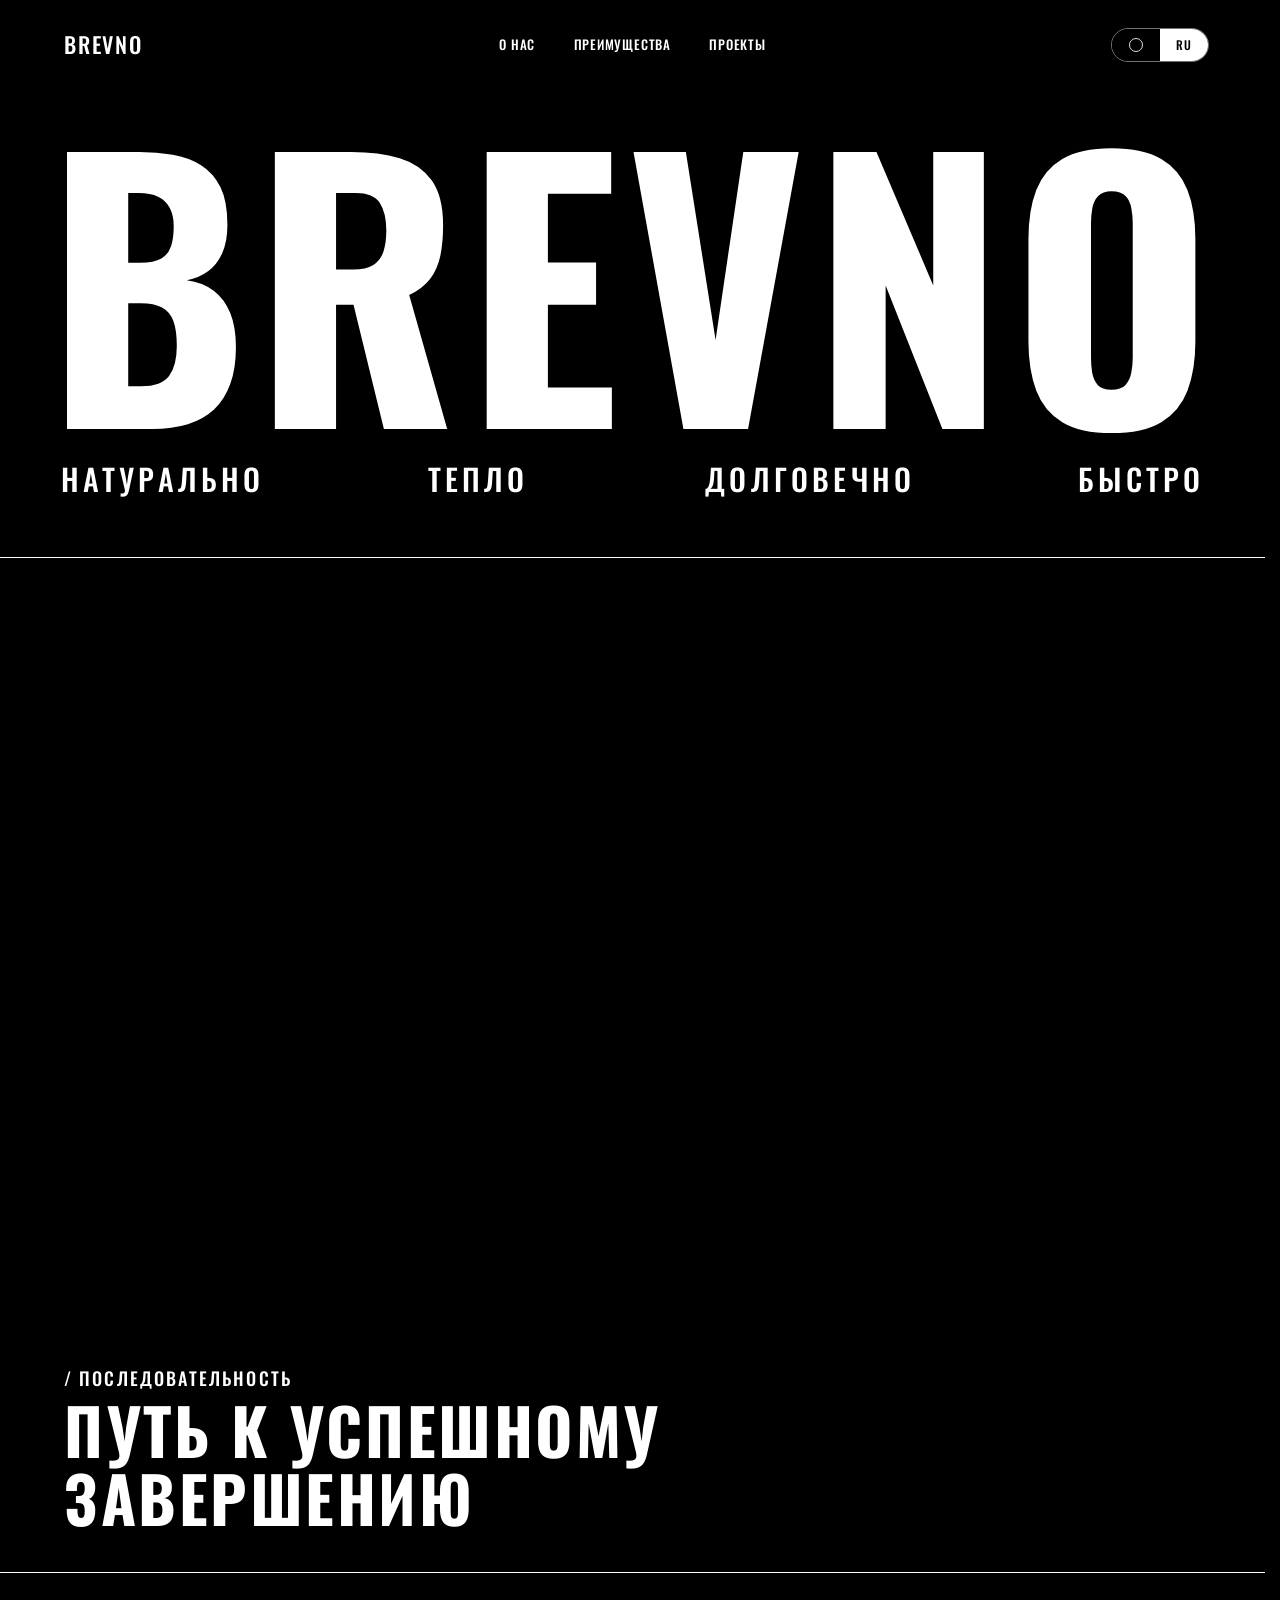
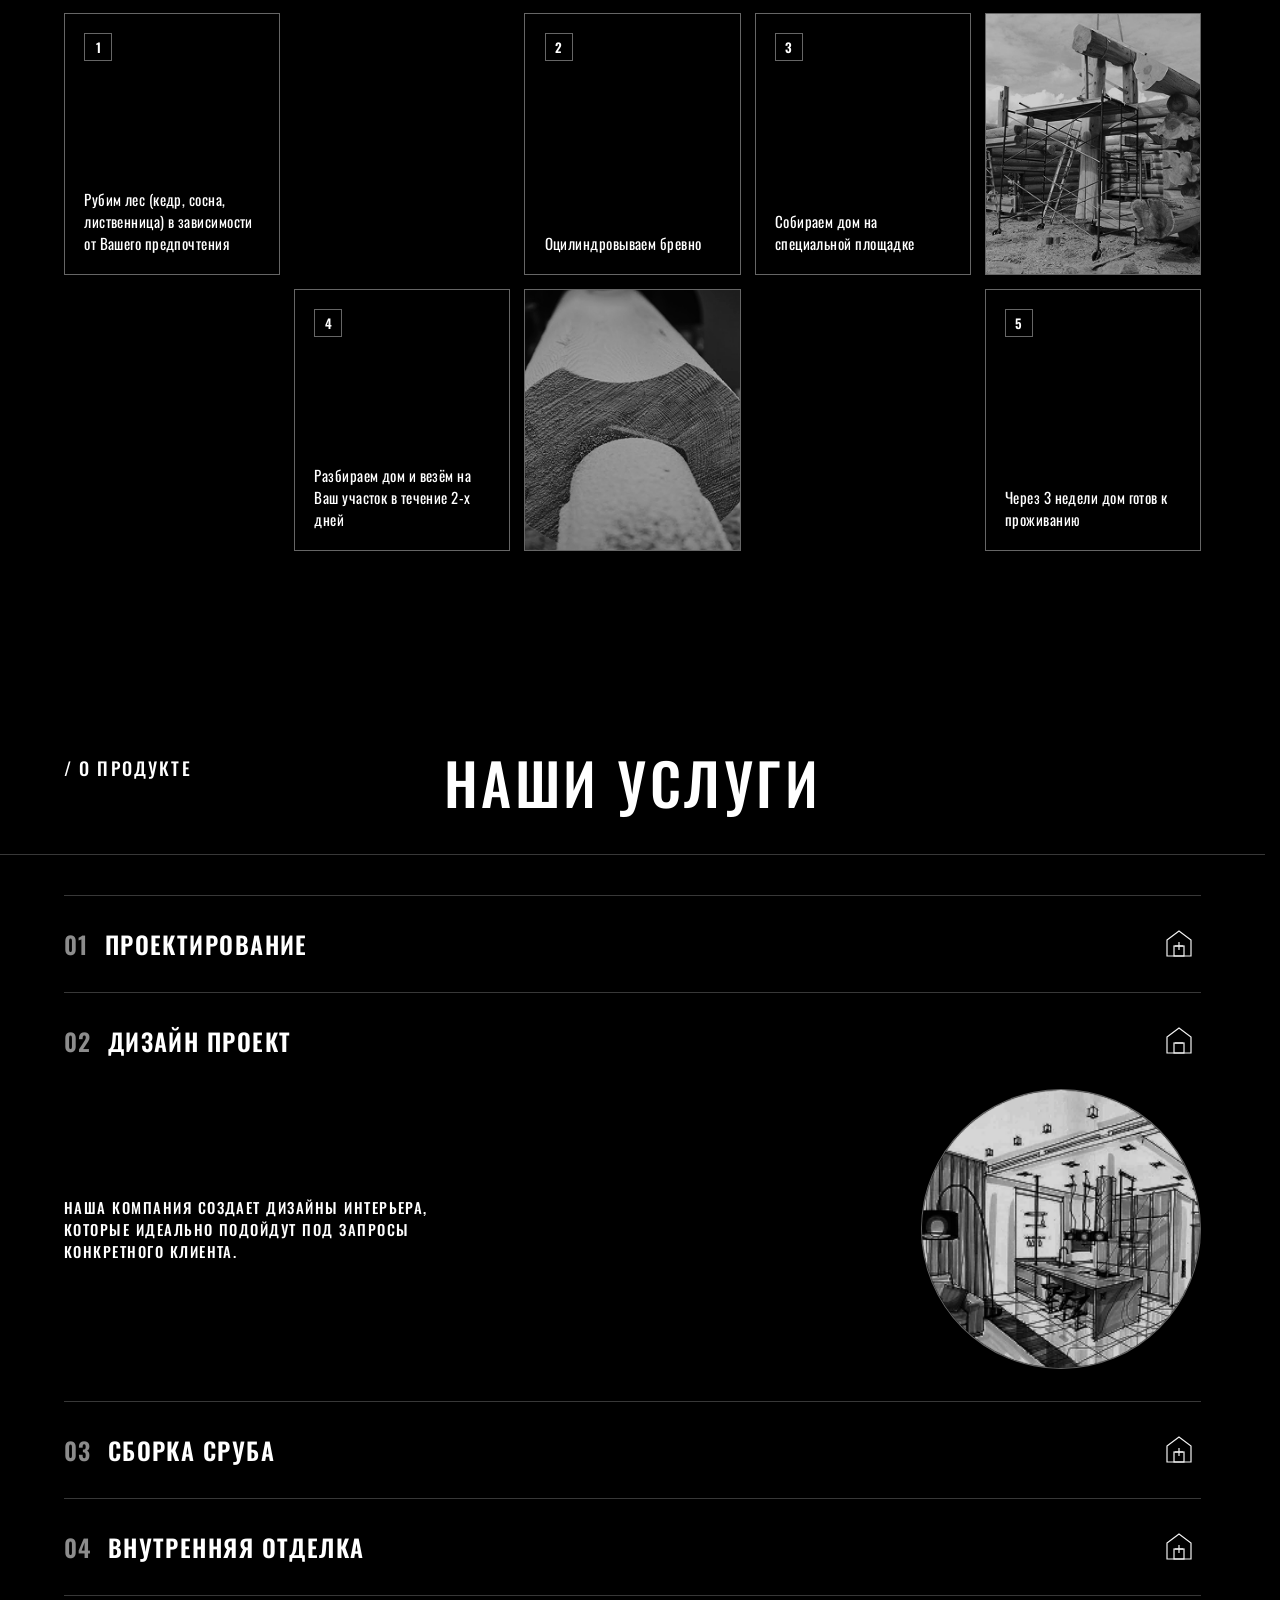
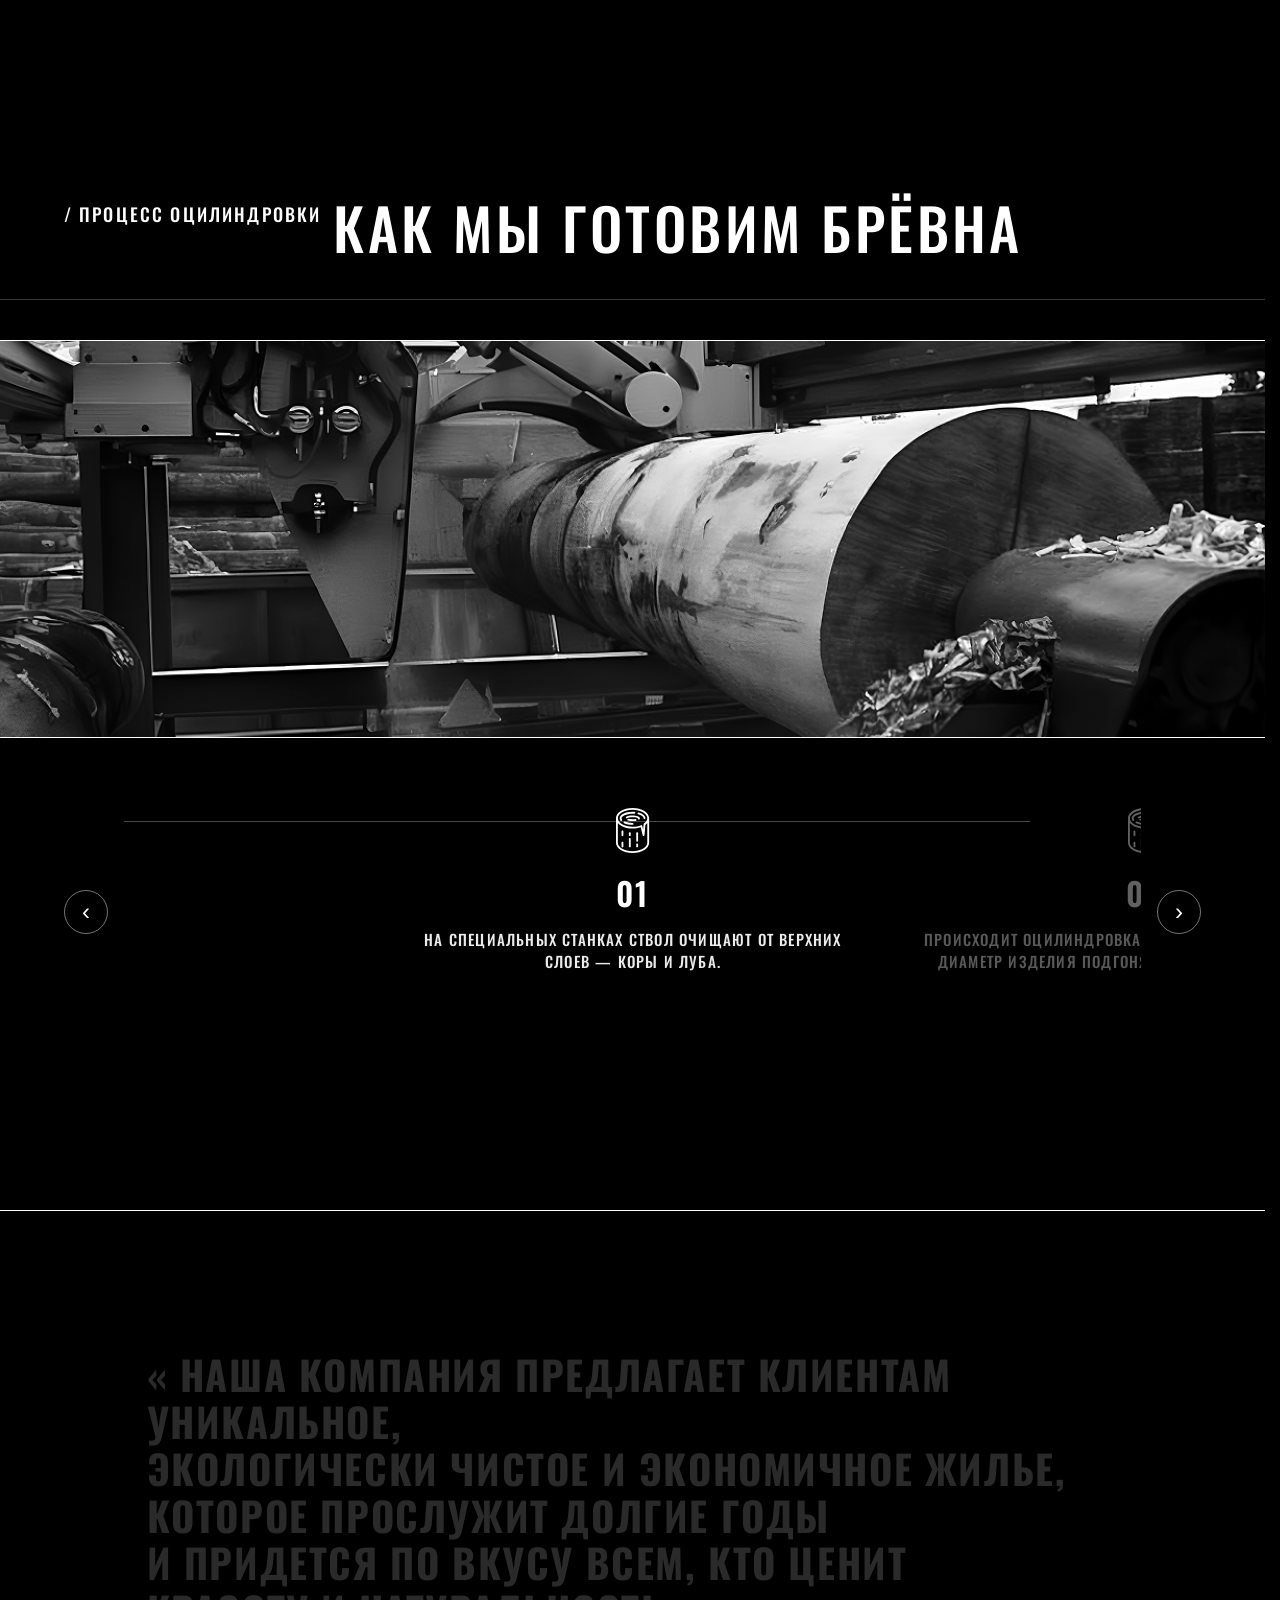
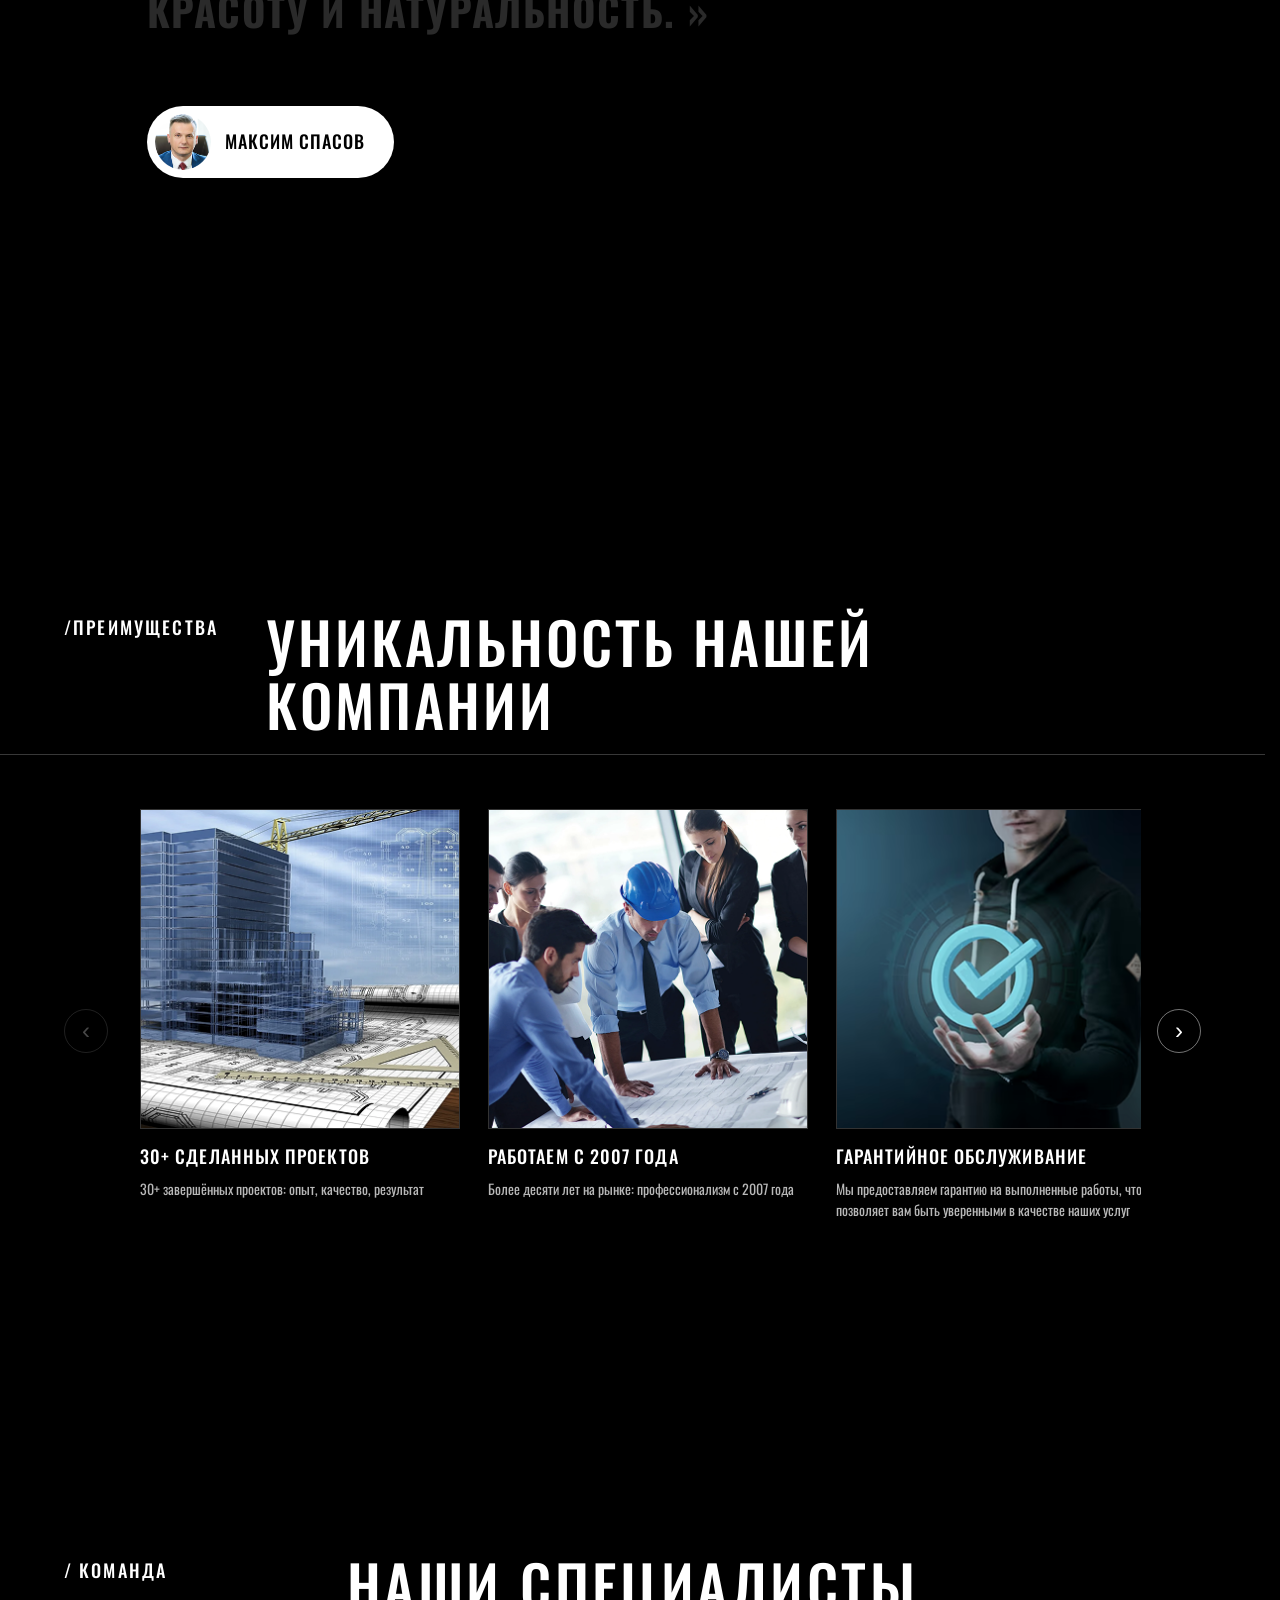
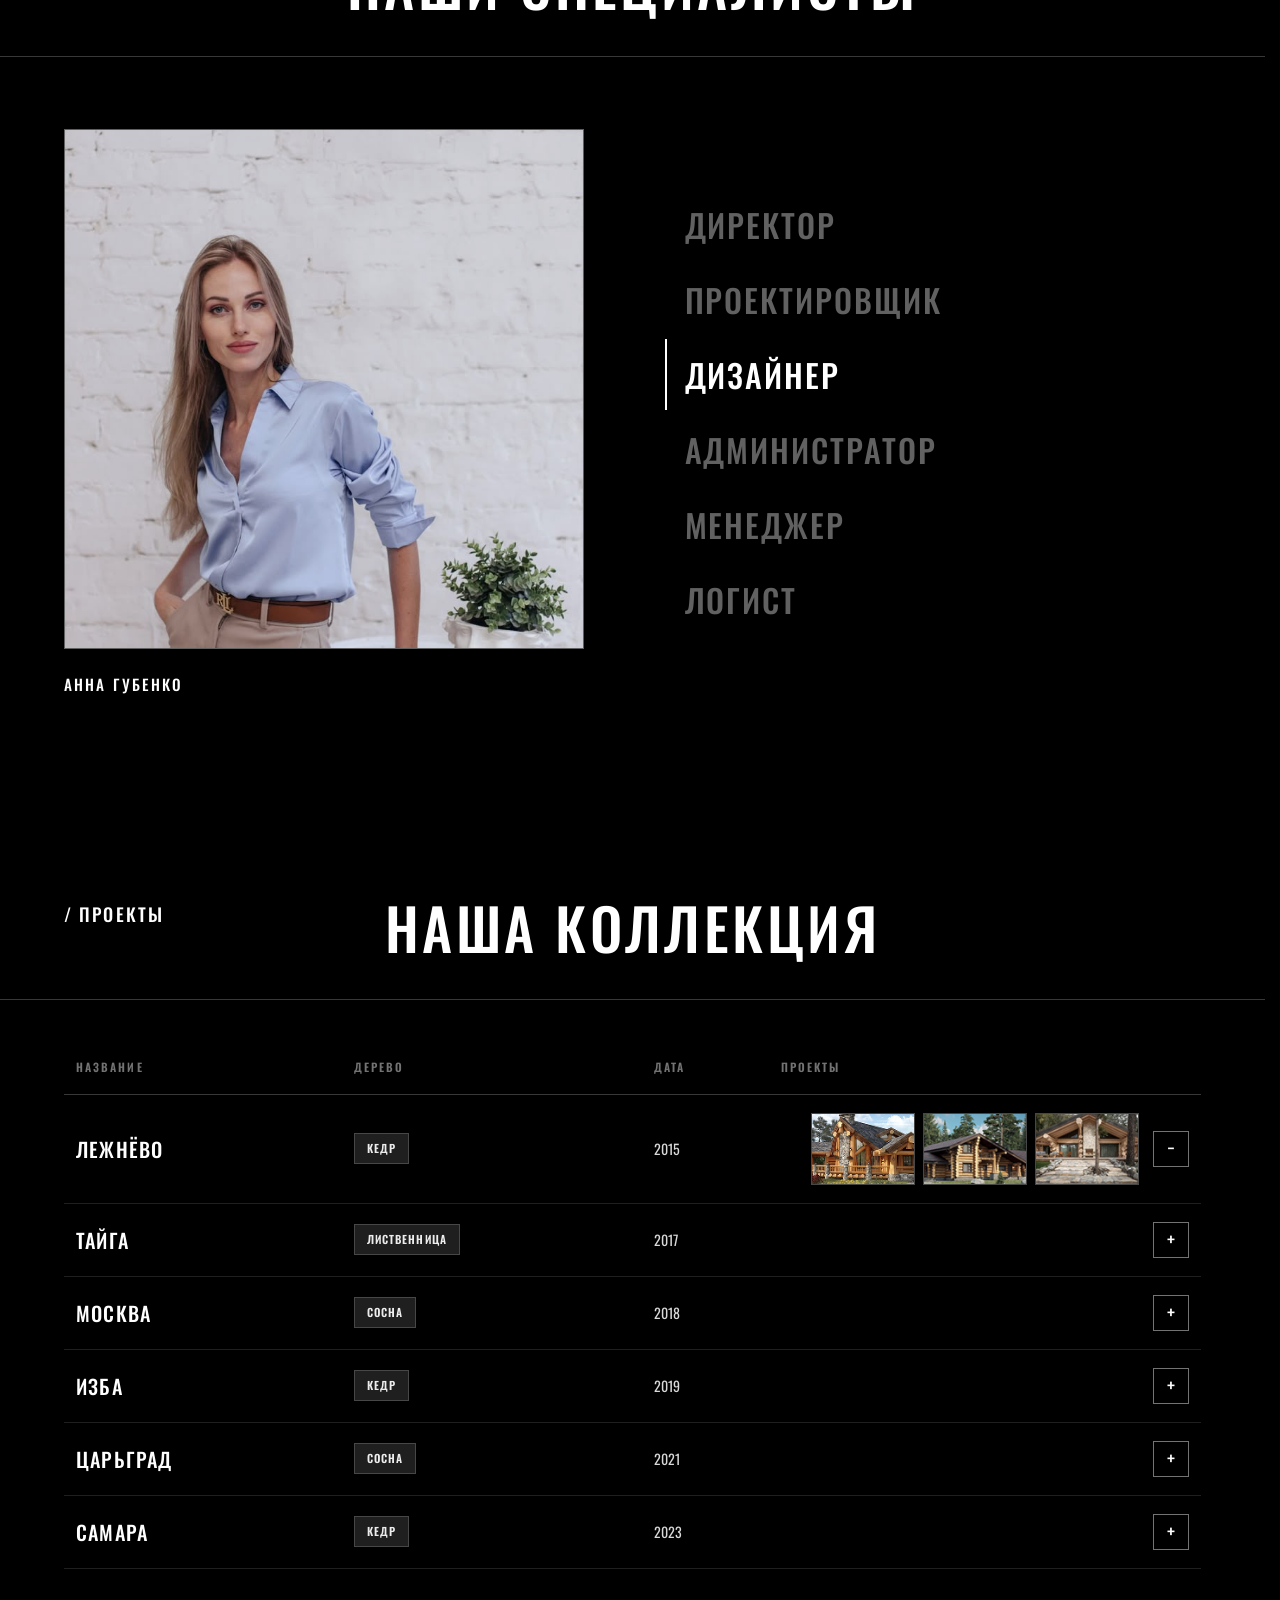
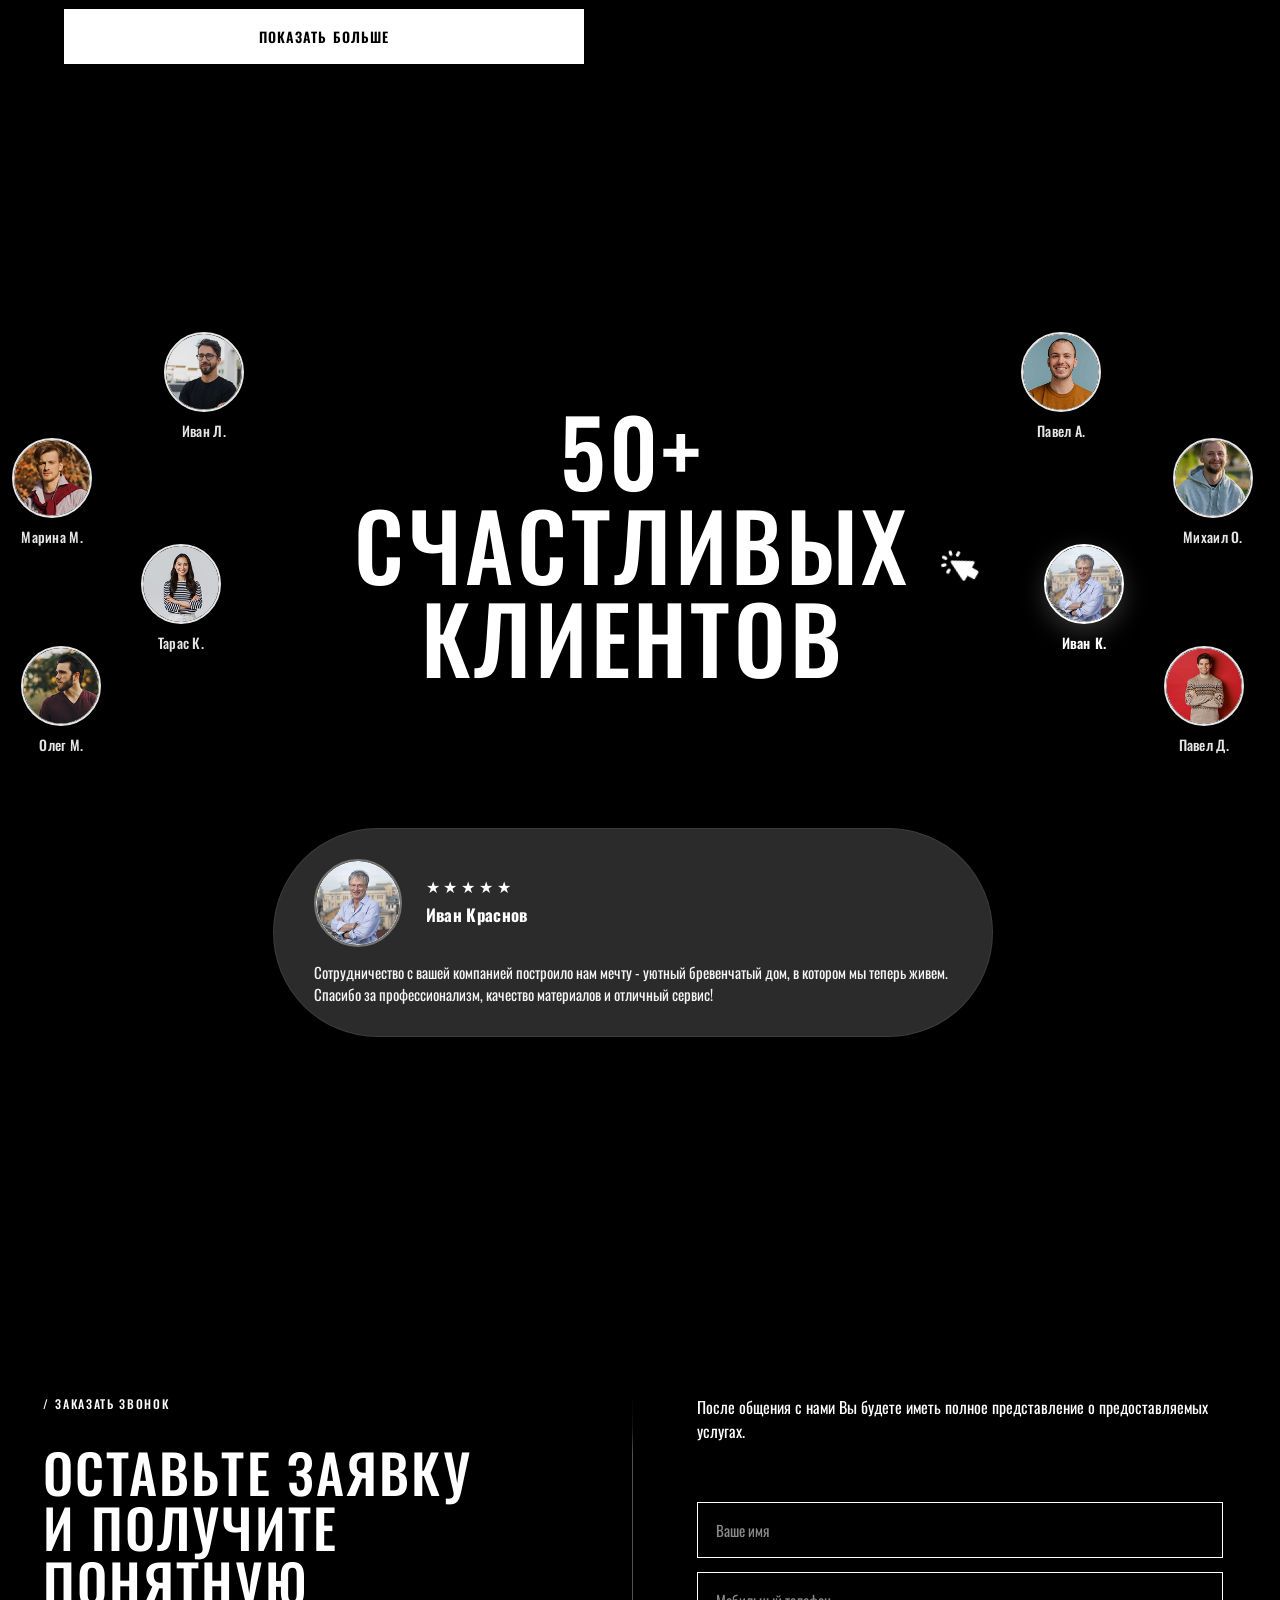
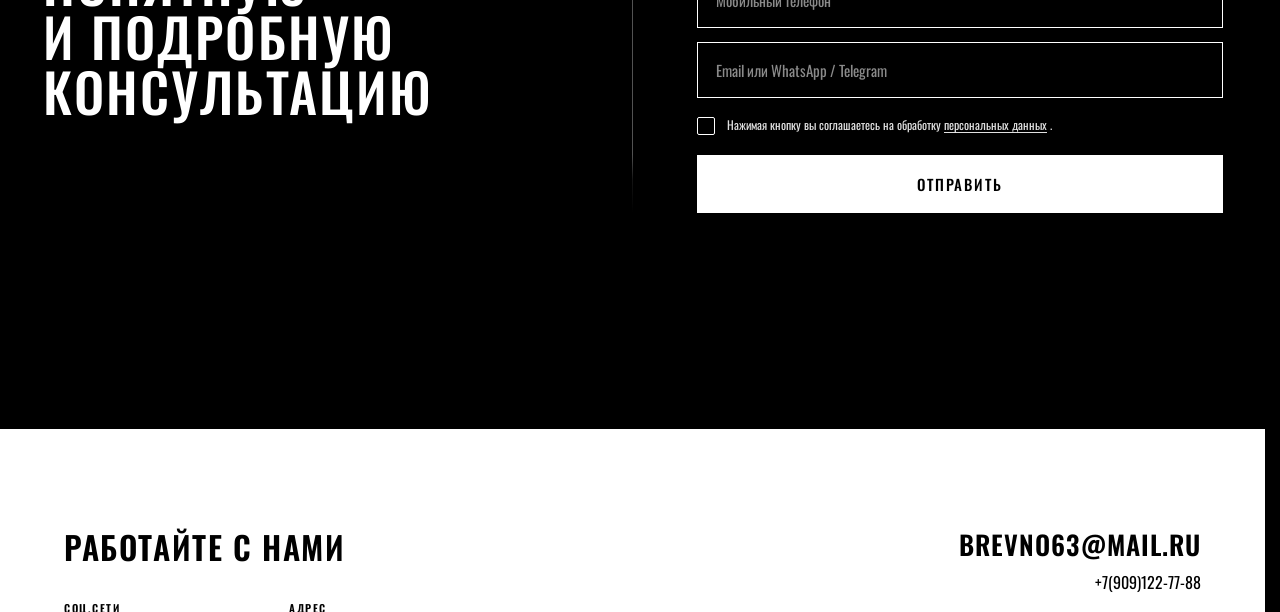
==== commit 3a0252f3: "Add files via upload" ====
--- a/index.html
+++ b/index.html
@@ -29,8 +29,6 @@
               <a href="#advantages">Преимущества</a>
               <a href="#collection">Проекты</a>
             </div>
-          </nav>
-          <div class="header__trailing">
             <button type="button" class="lang-toggle" id="langToggle" aria-pressed="false" aria-label="Переключить язык">
               <span class="lang-toggle__track">
                 <span class="lang-toggle__slot" id="slotEn" data-lang="en">
@@ -43,6 +41,8 @@
                 </span>
               </span>
             </button>
+          </nav>
+          <div class="header__trailing">
             <button
               type="button"
               class="nav-toggle"
--- a/css/style.css
+++ b/css/style.css
@@ -89,6 +89,7 @@
 }
 
 .header__inner {
+  position: relative;
   display: grid;
   grid-template-columns: 1fr auto 1fr;
   align-items: center;
@@ -187,8 +188,6 @@
   inset: 0;
   z-index: 518;
   background: rgba(0, 0, 0, 0.52);
-  backdrop-filter: blur(4px);
-  -webkit-backdrop-filter: blur(4px);
   opacity: 0;
   visibility: hidden;
   pointer-events: none;
@@ -213,6 +212,16 @@
 
 .header__inner .lang-toggle {
   flex-shrink: 0;
+}
+
+@media (min-width: 768px) {
+  .header__inner .nav .lang-toggle {
+    position: absolute;
+    top: 50%;
+    right: calc(44px + 12px);
+    transform: translateY(-50%);
+    z-index: 3;
+  }
 }
 
 /* Кнопка меню: только узкие экраны (правила открытия — в @media ниже) */
@@ -970,7 +979,7 @@
   scroll-behavior: smooth;
   scroll-padding-inline: 0;
   cursor: default;
-  touch-action: pan-x pinch-zoom;
+  touch-action: pan-x pan-y pinch-zoom;
   overscroll-behavior-x: contain;
   -webkit-overflow-scrolling: touch;
   scrollbar-width: none;
@@ -1357,7 +1366,7 @@
   overflow-x: auto;
   overflow-y: hidden;
   scroll-behavior: smooth;
-  touch-action: pan-x;
+  touch-action: pan-x pan-y;
   -webkit-overflow-scrolling: touch;
   cursor: grab;
   scrollbar-width: none;
@@ -3065,6 +3074,27 @@
     border-bottom: none;
   }
 
+  .header__inner .nav .lang-toggle {
+    position: static;
+    transform: none;
+    align-self: center;
+    margin: 28px var(--gutter) calc(24px + env(safe-area-inset-bottom, 0px));
+    padding-top: 28px;
+    border-top: 1px solid rgba(255, 255, 255, 0.12);
+  }
+
+  .section--usp .usp-head {
+    gap: 8px;
+  }
+
+  .section--usp .divider--muted {
+    margin: 6px 0 10px;
+  }
+
+  .section--usp .usp-carousel-outer {
+    padding-top: 8px;
+  }
+
   .section {
     padding: clamp(40px, 7vw, 72px) 0;
   }
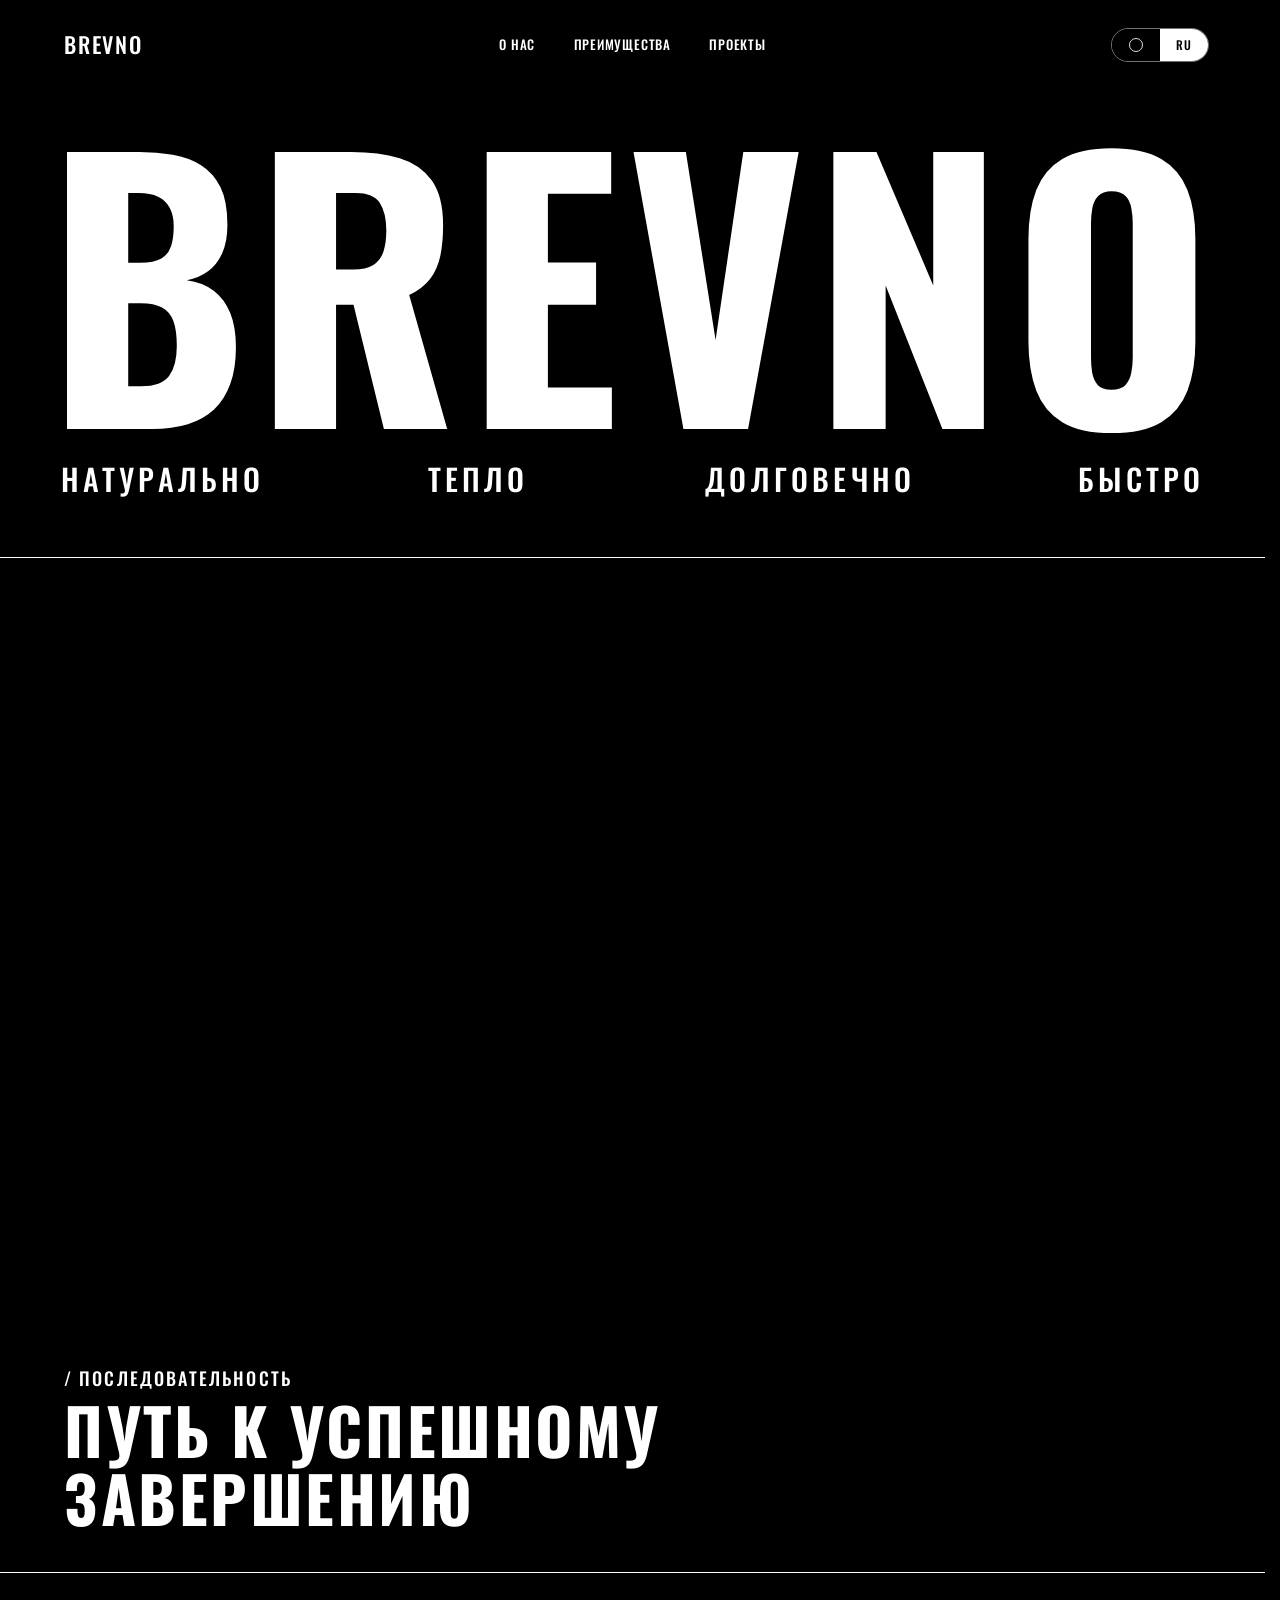
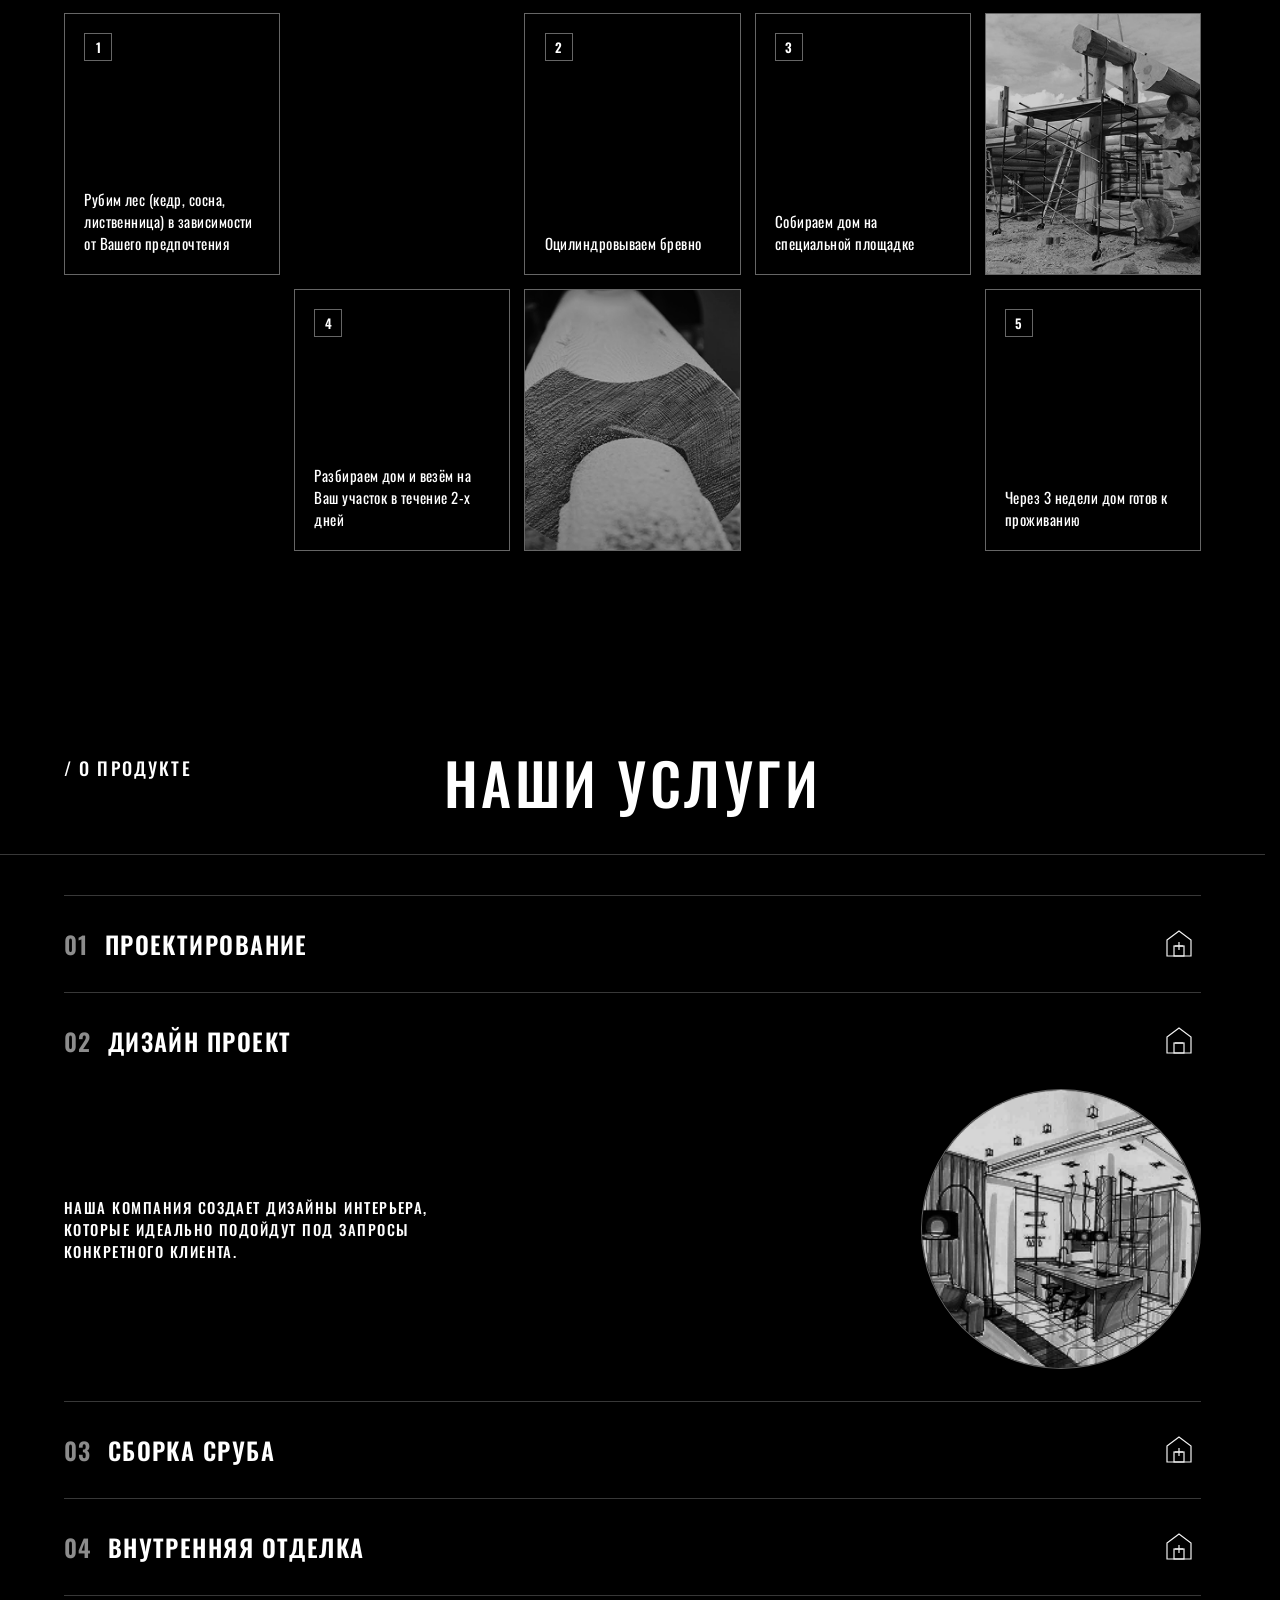
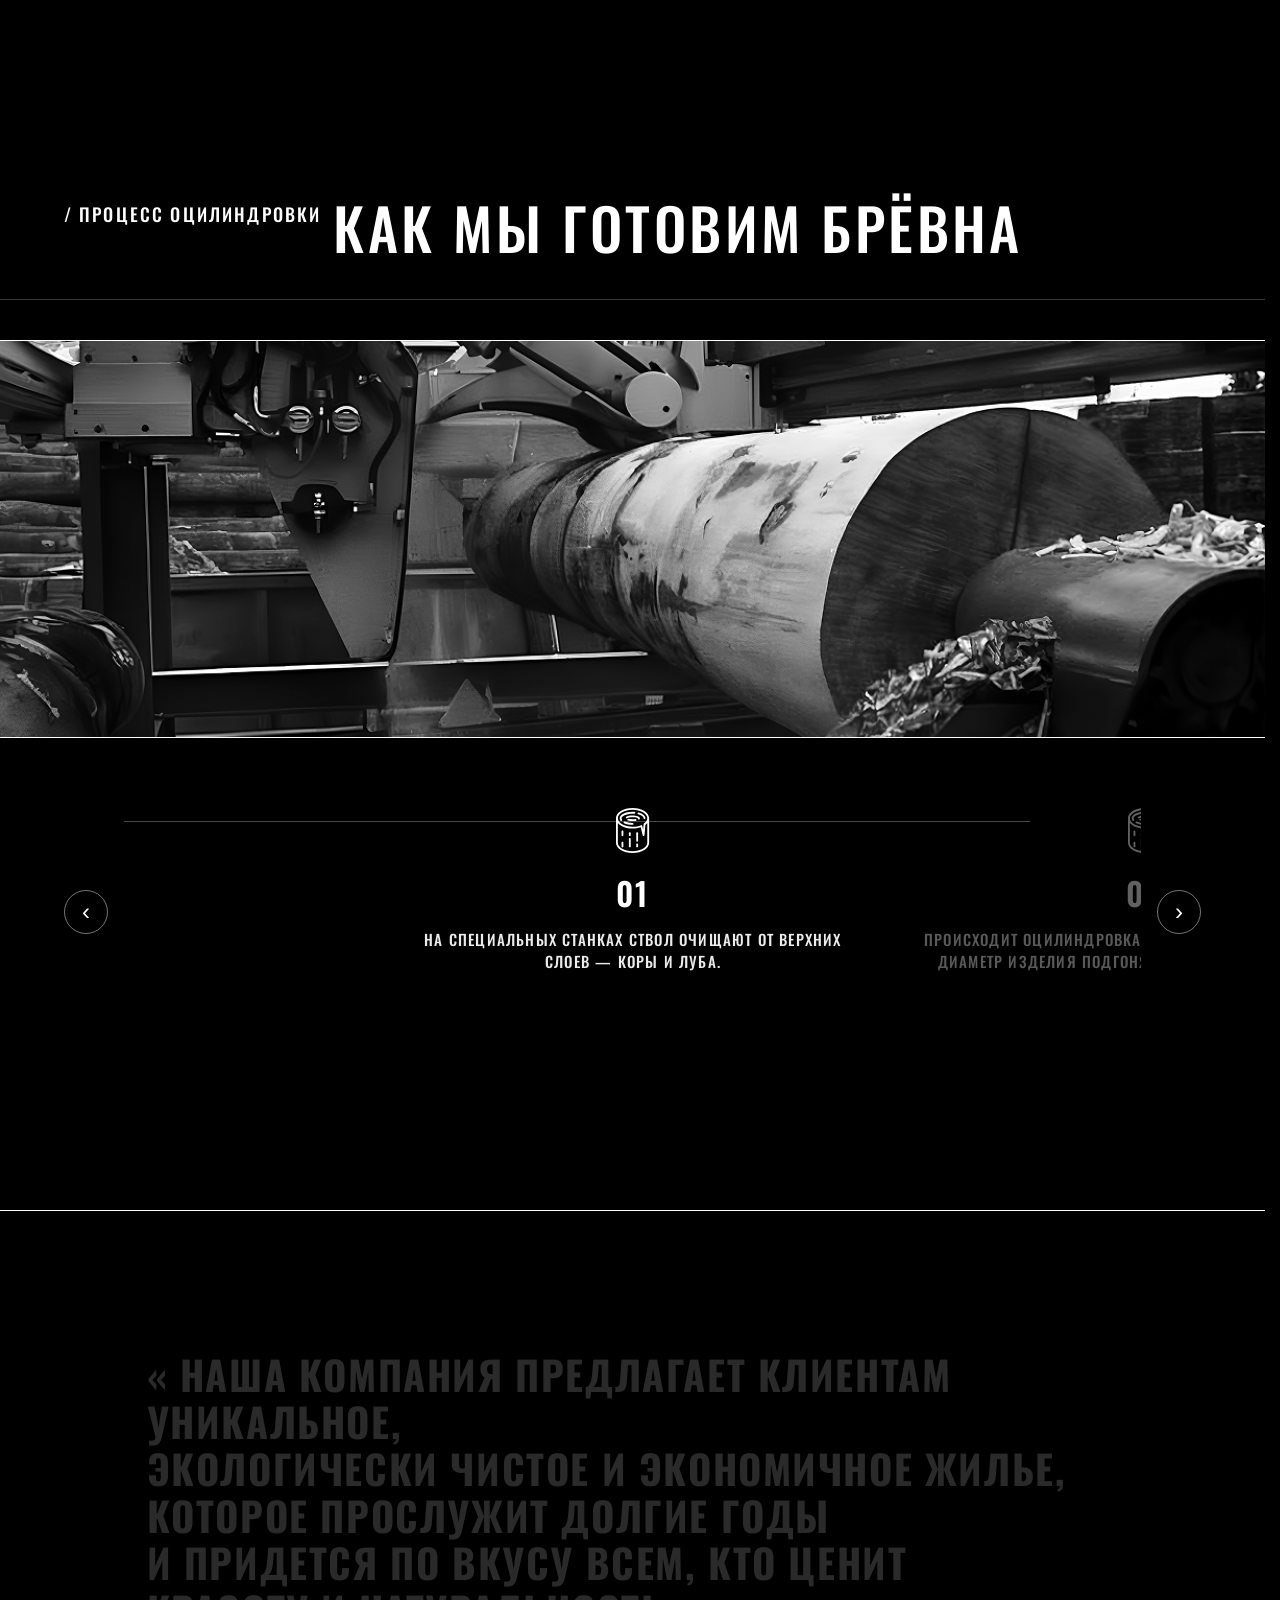
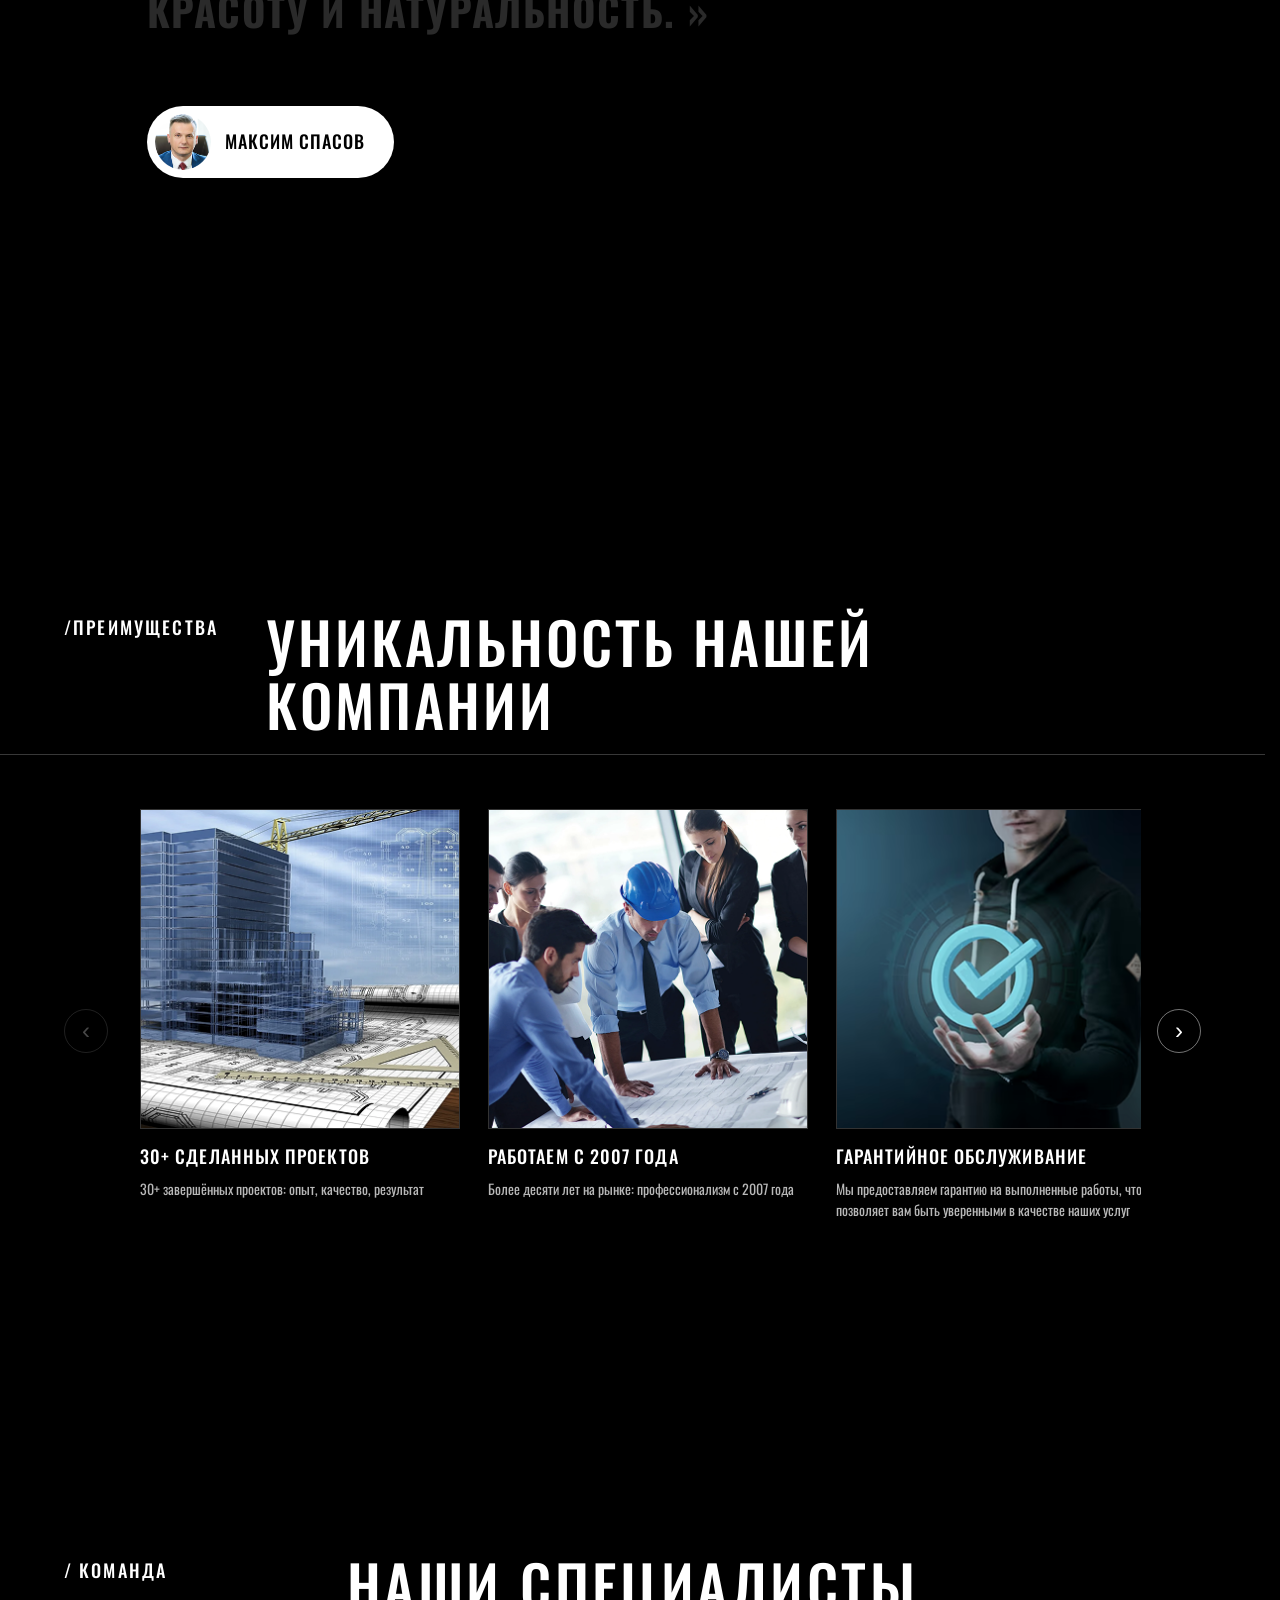
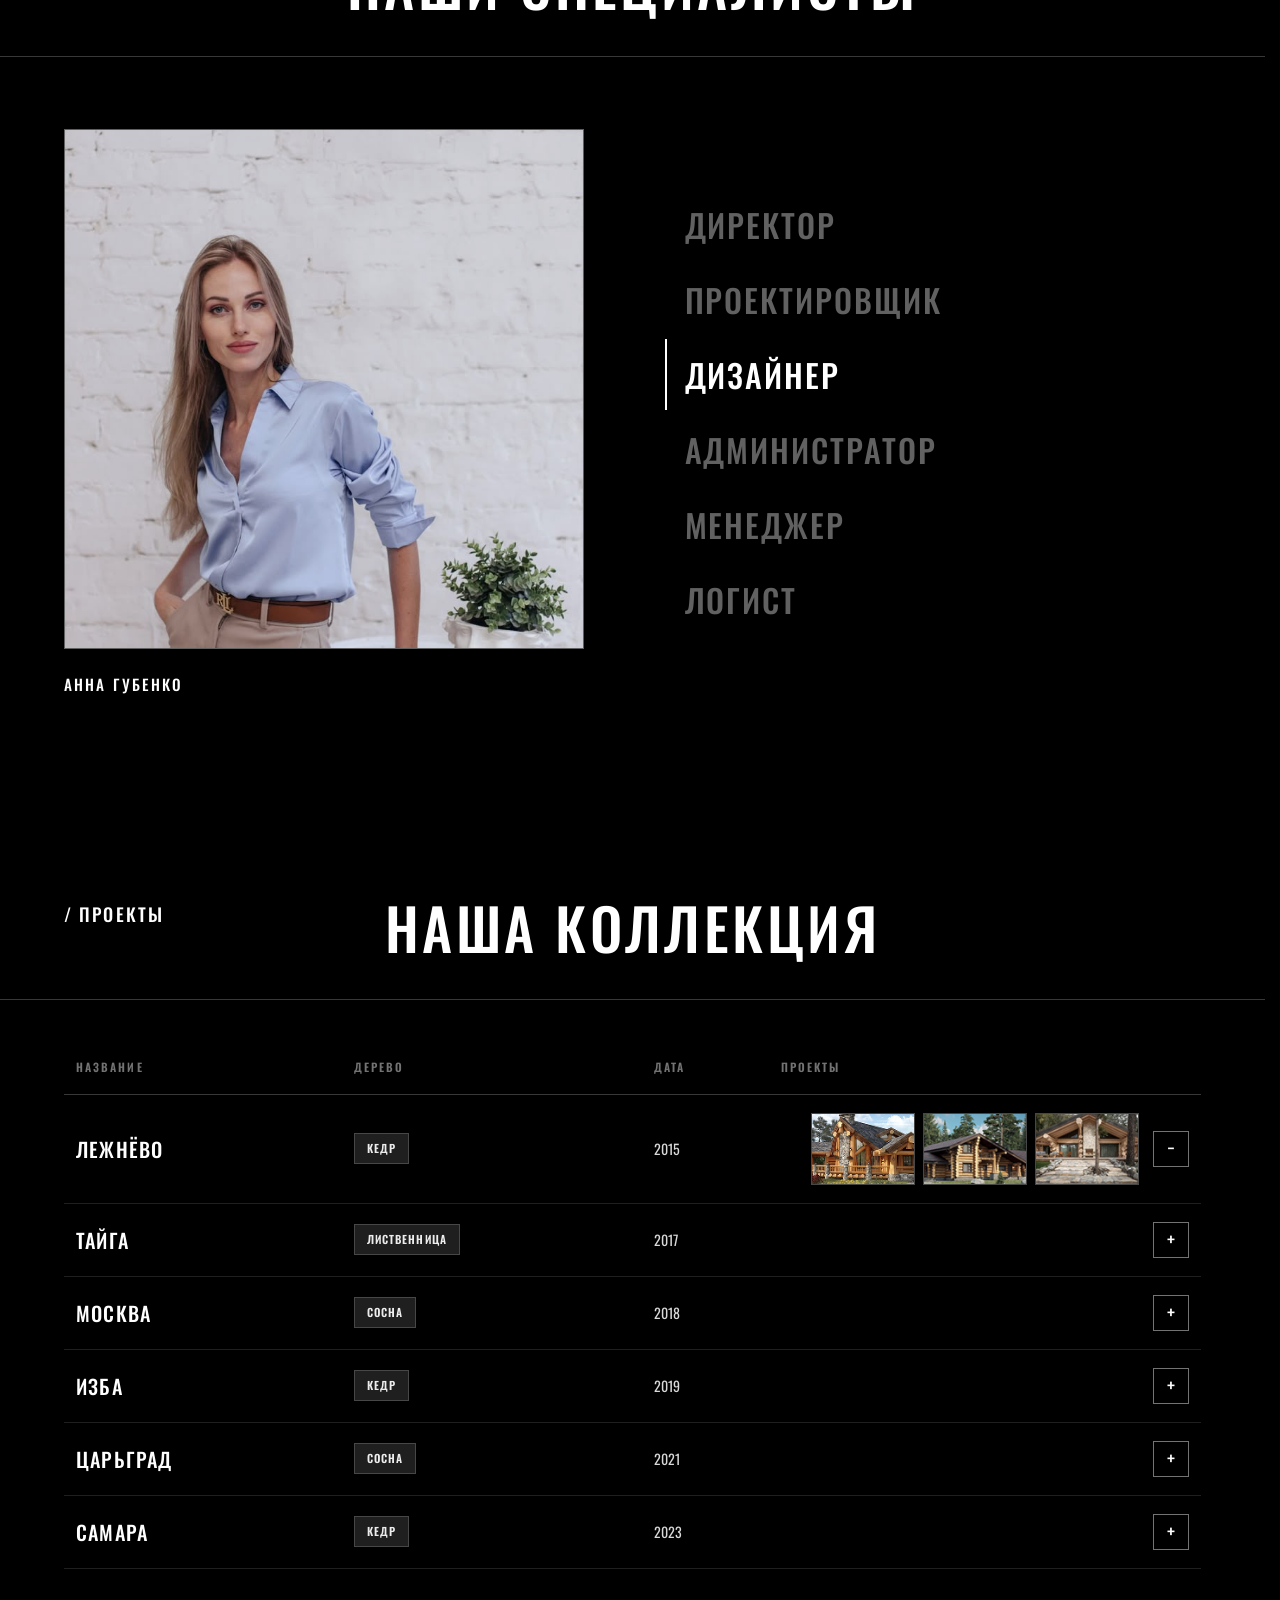
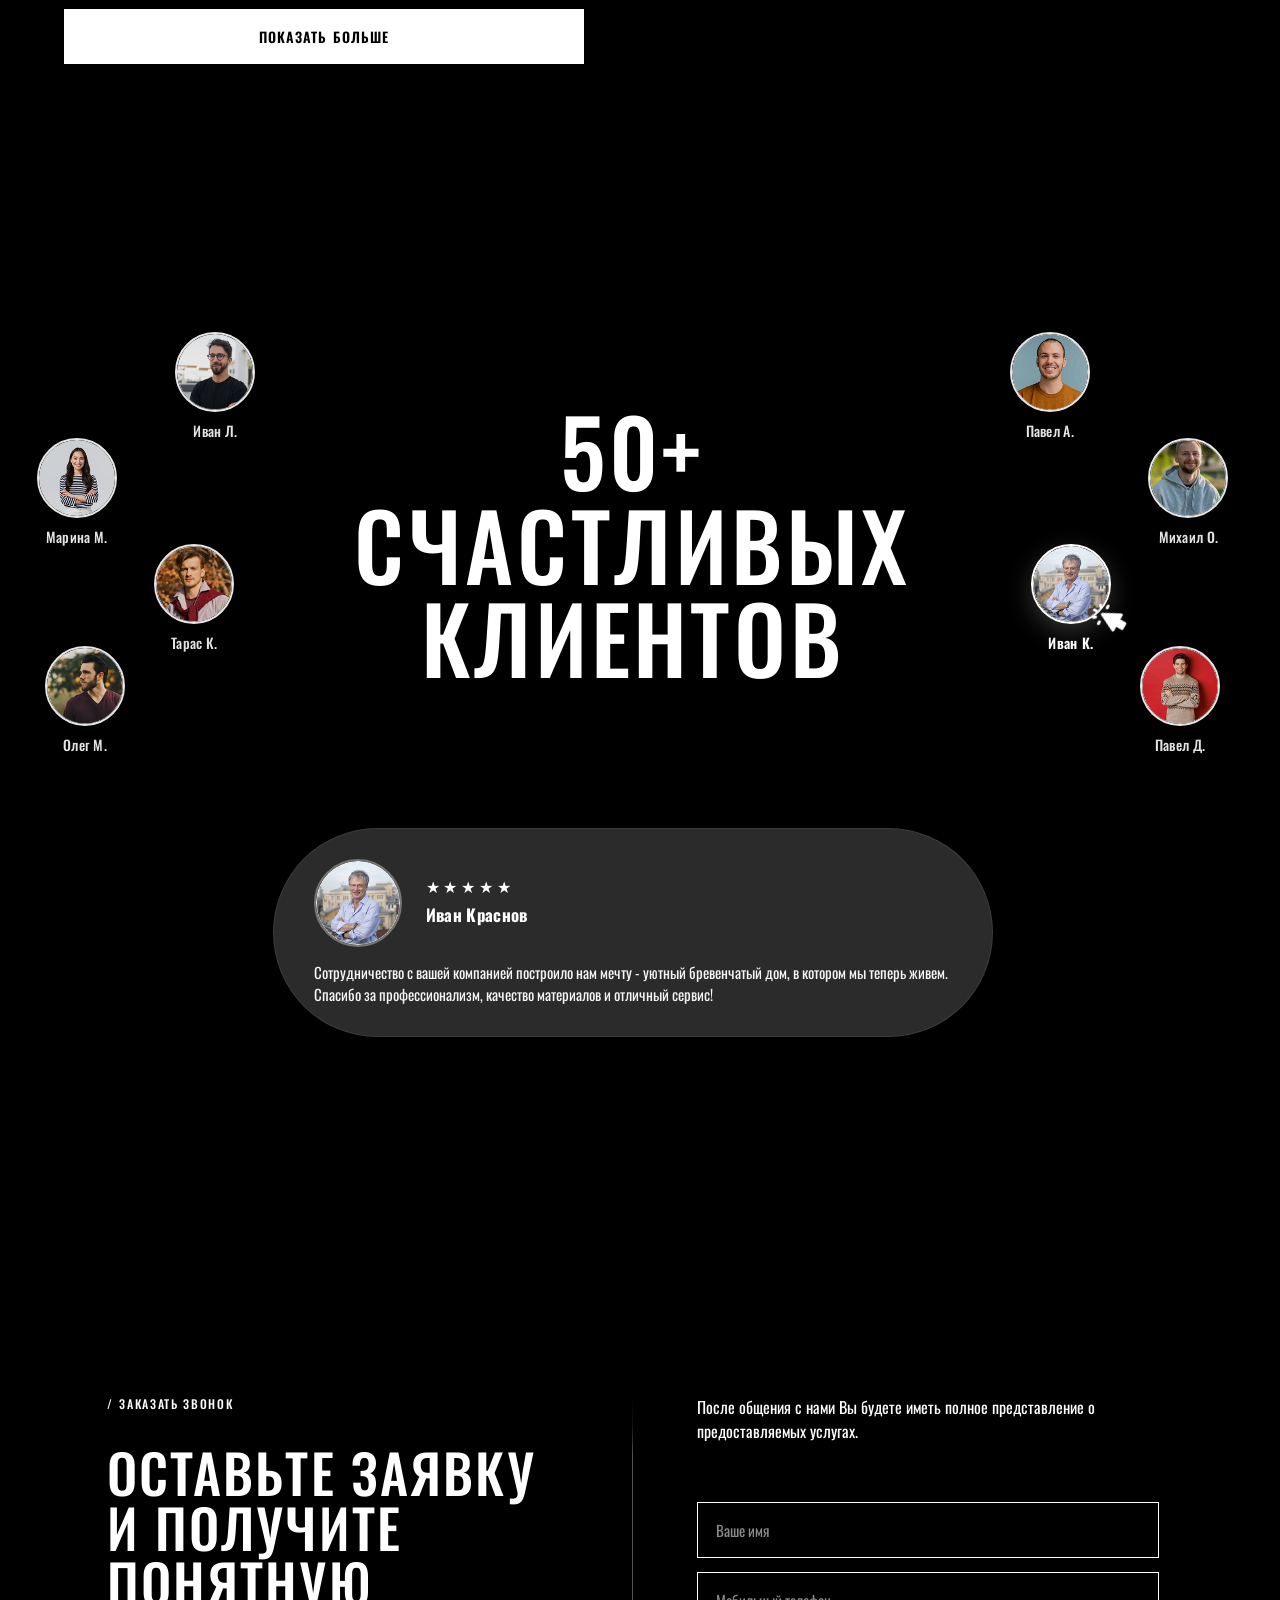
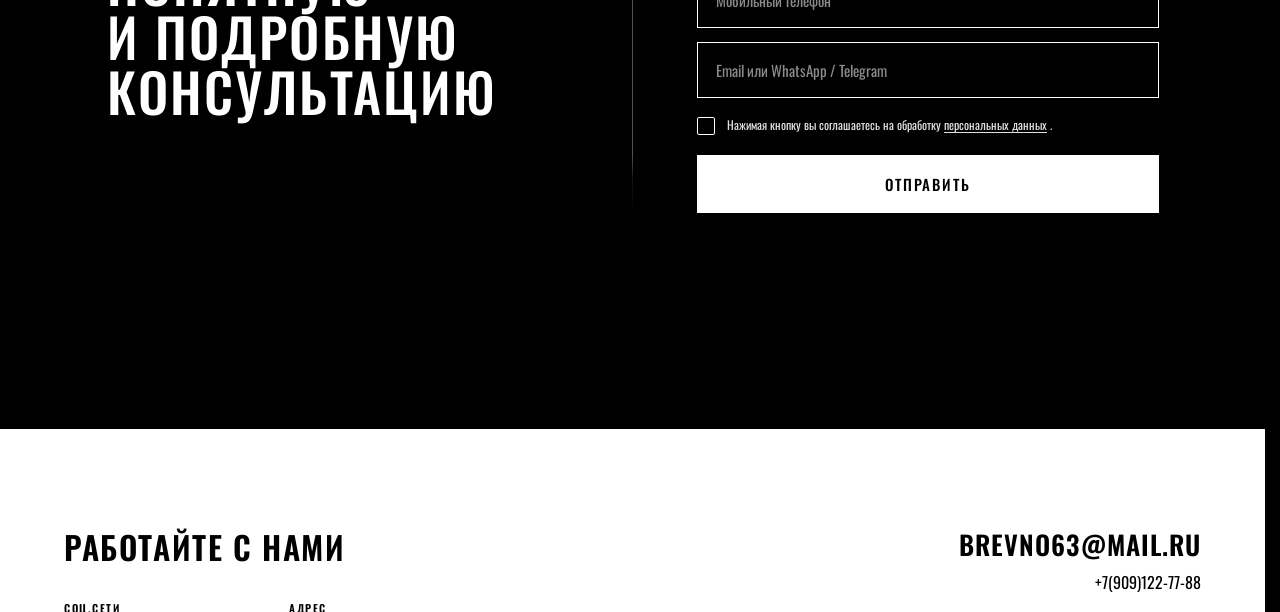
==== commit 9af3c97f: "Add files via upload" ====
--- a/index.html
+++ b/index.html
@@ -643,13 +643,13 @@
             </button>
             <button type="button" class="reviews-pick" data-review-index="1" aria-current="false" aria-label="Отзыв: Марина М.">
               <span class="reviews-pick__fig">
-                <img src="images/Ellipse%2051.png" alt="" width="80" height="80" loading="lazy" decoding="async" draggable="false" />
+                <img src="images/Ellipse%2052.png" alt="" width="80" height="80" loading="lazy" decoding="async" draggable="false" />
               </span>
               <span class="reviews-pick__name">Марина М.</span>
             </button>
             <button type="button" class="reviews-pick" data-review-index="2" aria-current="false" aria-label="Отзыв: Тарас К.">
               <span class="reviews-pick__fig">
-                <img src="images/Ellipse%2052.png" alt="" width="80" height="80" loading="lazy" decoding="async" draggable="false" />
+                <img src="images/Ellipse%2051.png" alt="" width="80" height="80" loading="lazy" decoding="async" draggable="false" />
               </span>
               <span class="reviews-pick__name">Тарас К.</span>
             </button>
@@ -665,9 +665,6 @@
             <span class="reviews-head__line" data-i18n="reviewsLine1">50+</span>
             <span class="reviews-head__line" data-i18n="reviewsLine2">СЧАСТЛИВЫХ</span>
             <span class="reviews-head__line" data-i18n="reviewsLine3">КЛИЕНТОВ</span>
-            <span class="reviews-hint-arrow" aria-hidden="true">
-              <img src="images/Vector.svg" width="35" height="35" alt="" decoding="async" />
-            </span>
           </h2>
 
           <div class="reviews-hero__side reviews-hero__side--right">
@@ -696,6 +693,9 @@
               <span class="reviews-pick__name">Павел Д.</span>
             </button>
           </div>
+          <span class="reviews-hint-arrow--picks" aria-hidden="true">
+            <img src="images/Vector.svg" width="35" height="35" alt="" decoding="async" />
+          </span>
         </div>
         <div class="reviews-featured" id="reviewsFeatured" role="region" aria-live="polite" aria-label="Выбранный отзыв">
           <div class="reviews-featured__top">
--- a/css/style.css
+++ b/css/style.css
@@ -203,6 +203,15 @@
 @media (min-width: 768px) {
   .nav-backdrop {
     display: none !important;
+  }
+}
+
+/* Полноэкранное меню само перекрывает страницу — оверлей не нужен и на iOS даёт «мутность» */
+@media (max-width: 767px) {
+  .nav-backdrop {
+    display: none !important;
+    visibility: hidden !important;
+    pointer-events: none !important;
   }
 }
 
@@ -979,7 +988,8 @@
   scroll-behavior: smooth;
   scroll-padding-inline: 0;
   cursor: default;
-  touch-action: pan-x pan-y pinch-zoom;
+  touch-action: auto;
+  overscroll-behavior-y: auto;
   overscroll-behavior-x: contain;
   -webkit-overflow-scrolling: touch;
   scrollbar-width: none;
@@ -1051,6 +1061,7 @@
   text-align: center;
   margin-bottom: 12px;
   color: var(--fg);
+  touch-action: pan-y;
 }
 
 .production-slide__text {
@@ -1063,6 +1074,7 @@
   text-transform: uppercase;
   text-align: center;
   color: rgba(255, 255, 255, 0.92);
+  touch-action: pan-y;
 }
 
 @media (max-width: 768px) {
@@ -1366,7 +1378,9 @@
   overflow-x: auto;
   overflow-y: hidden;
   scroll-behavior: smooth;
-  touch-action: pan-x pan-y;
+  touch-action: auto;
+  overscroll-behavior-x: contain;
+  overscroll-behavior-y: auto;
   -webkit-overflow-scrolling: touch;
   cursor: grab;
   scrollbar-width: none;
@@ -1398,6 +1412,7 @@
   overflow: hidden;
   margin-bottom: 16px;
   border: 1px solid rgba(255, 255, 255, 0.2);
+  touch-action: pan-y;
 }
 
 .usp-card__img img {
@@ -1405,6 +1420,7 @@
   height: 100%;
   object-fit: cover;
   filter: grayscale(0.25) contrast(1.02);
+  touch-action: pan-y;
 }
 
 .usp-card__title {
@@ -1436,10 +1452,37 @@
     max-width: 100%;
   }
 
+  /* Иначе flex-grow:1 в колонке может раздувать блок и отдалять карусель */
+  .section--usp .usp-head__title {
+    flex: 0 1 auto;
+  }
+
+  .section--usp .divider--muted {
+    margin: 4px 0 8px;
+  }
+
+  .section--usp .usp-carousel-outer {
+    padding-top: 0;
+    padding-bottom: clamp(32px, 7vw, 72px);
+  }
+
   .usp-carousel__arrow {
     width: 40px;
     height: 40px;
     font-size: 1.35rem;
+  }
+
+  .section--usp .usp-card__img {
+    margin-bottom: 8px;
+  }
+
+  .section--usp .usp-card__title {
+    margin-bottom: 6px;
+  }
+
+  .section--usp .usp-carousel__track {
+    padding-top: 0;
+    padding-bottom: 8px;
   }
 }
 
@@ -1816,7 +1859,9 @@
 
 .reviews-cloud {
   position: relative;
-  padding: clamp(24px, 4vw, 40px) 0 clamp(32px, 5vw, 56px);
+  /* Только вертикаль — горизонталь остаётся от .container (иначе «0» в shorthand сбрасывает боковые поля) */
+  padding-top: clamp(24px, 4vw, 40px);
+  padding-bottom: clamp(32px, 5vw, 56px);
 }
 
 .reviews-layout {
@@ -1863,7 +1908,6 @@
 }
 
 .reviews-head__title {
-  position: relative;
   margin: 0;
   padding: 0 4px;
   font-family: var(--font-display);
@@ -1880,21 +1924,23 @@
   display: block;
 }
 
-.reviews-hint-arrow {
+/* Подсказка: клик по кружкам портретов (не в карточке отзыва) */
+.reviews-hint-arrow--picks {
   position: absolute;
-  z-index: 2;
-  right: clamp(-12px, -1vw, 4%);
-  top: 58%;
+  z-index: 4;
+  right: clamp(18px, 3.2vw, 42px);
+  top: 24%;
   width: 35px;
   height: 35px;
-  transform: translateY(-50%) rotate(-16deg);
+  margin: 0;
+  transform: rotate(-16deg);
   filter: drop-shadow(0 2px 8px rgba(0, 0, 0, 0.45));
   pointer-events: none;
   line-height: 0;
   animation: reviews-hint-nudge 2.2s ease-in-out infinite;
 }
 
-.reviews-hint-arrow img {
+.reviews-hint-arrow--picks img {
   display: block;
   width: 35px;
   height: 35px;
@@ -1903,15 +1949,39 @@
 @keyframes reviews-hint-nudge {
   0%,
   100% {
-    transform: translateY(-50%) rotate(-16deg) translate(0, 0);
+    transform: rotate(-16deg) translate(0, 0);
   }
   50% {
-    transform: translateY(-50%) rotate(-16deg) translate(-5px, 4px);
+    transform: rotate(-16deg) translate(-5px, 4px);
+  }
+}
+
+@keyframes reviews-hint-nudge-centered {
+  0%,
+  100% {
+    transform: translateX(50%) rotate(-16deg) translate(0, 0);
+  }
+  50% {
+    transform: translateX(50%) rotate(-16deg) translate(-5px, 4px);
+  }
+}
+
+@keyframes reviews-hint-nudge-corner {
+  0%,
+  100% {
+    transform: rotate(-16deg) translate(0, 0);
+  }
+  50% {
+    transform: rotate(-16deg) translate(-4px, 3px);
   }
 }
 
 @media (prefers-reduced-motion: reduce) {
-  .reviews-hint-arrow {
+  .reviews-hint-arrow--picks {
+    animation: none;
+  }
+
+  .reviews-pick.is-active .reviews-pick__fig::after {
     animation: none;
   }
 }
@@ -1953,11 +2023,12 @@
 
 .reviews-pick__fig {
   display: block;
+  position: relative;
   flex-shrink: 0;
   width: clamp(56px, 10vw, 80px);
   height: clamp(56px, 10vw, 80px);
   border-radius: 50%;
-  overflow: hidden;
+  overflow: visible;
   line-height: 0;
   border: 2px solid #fff;
   box-shadow: 0 6px 20px rgba(0, 0, 0, 0.35);
@@ -1974,6 +2045,21 @@
   height: 100%;
   object-fit: cover;
   object-position: center center;
+  border-radius: 50%;
+}
+
+.reviews-pick.is-active .reviews-pick__fig::after {
+  content: "";
+  position: absolute;
+  right: -16px;
+  bottom: -12px;
+  width: 32px;
+  height: 32px;
+  background: url("../images/Vector.svg") center / contain no-repeat;
+  transform: rotate(-16deg);
+  filter: drop-shadow(0 2px 8px rgba(0, 0, 0, 0.45));
+  pointer-events: none;
+  animation: reviews-hint-nudge-corner 2.2s ease-in-out infinite;
 }
 
 .reviews-pick__name {
@@ -2135,17 +2221,17 @@
   .reviews-hero {
     display: grid;
     grid-template-columns: 1fr 1fr;
+    grid-template-rows: auto 1fr;
     grid-template-areas:
       "title title"
       "sideL sideR";
-    gap: clamp(16px, 3vw, 24px) 10px;
-    align-items: start;
-    min-height: 0;
+    gap: clamp(22px, 5vw, 36px) 10px;
+    align-items: stretch;
+    min-height: clamp(400px, 92vw, 540px);
     max-width: min(100%, 520px);
     margin-inline: auto;
     overflow: hidden;
-    padding-inline: max(0px, env(safe-area-inset-left))
-      max(0px, env(safe-area-inset-right));
+    padding-inline: 0;
   }
 
   .reviews-head__title {
@@ -2153,74 +2239,84 @@
     width: 100%;
     box-sizing: border-box;
     padding-left: 6px;
-    padding-right: 40px;
+    padding-right: 6px;
+    align-self: start;
   }
 
   .reviews-hero__side--left {
     grid-area: sideL;
     justify-self: stretch;
+    align-self: stretch;
     max-width: none;
-    min-height: clamp(200px, 52vw, 260px);
-    overflow: hidden;
+    min-height: 0;
+    height: 100%;
+    overflow: visible;
   }
 
   .reviews-hero__side--right {
     grid-area: sideR;
     justify-self: stretch;
+    align-self: stretch;
     max-width: none;
-    min-height: clamp(200px, 52vw, 260px);
-    overflow: hidden;
-  }
-
-  /* Узкая, но всё ещё «дугообразная» расстановка */
+    min-height: 0;
+    height: 100%;
+    overflow: visible;
+  }
+
+  /* Высота строки — 1fr: аватары по вертикали в середине между заголовком и карточкой */
   .reviews-hero__side--left .reviews-pick:nth-child(1) {
-    top: 0;
-    left: 74%;
+    top: 12%;
+    left: 70%;
   }
 
   .reviews-hero__side--left .reviews-pick:nth-child(2) {
-    top: 28%;
-    left: 4%;
+    top: 36%;
+    left: 6%;
   }
 
   .reviews-hero__side--left .reviews-pick:nth-child(3) {
-    top: 50%;
-    left: 68%;
+    top: 60%;
+    left: 66%;
   }
 
   .reviews-hero__side--left .reviews-pick:nth-child(4) {
-    bottom: 0;
-    left: 6%;
+    top: auto;
+    bottom: 10%;
+    left: 8%;
   }
 
   .reviews-hero__side--right .reviews-pick:nth-child(1) {
-    top: 0;
-    right: 74%;
+    top: 12%;
+    right: 70%;
   }
 
   .reviews-hero__side--right .reviews-pick:nth-child(2) {
-    top: 28%;
-    right: 4%;
+    top: 36%;
+    right: 6%;
   }
 
   .reviews-hero__side--right .reviews-pick:nth-child(3) {
-    top: 50%;
-    right: 68%;
+    top: 60%;
+    right: 66%;
   }
 
   .reviews-hero__side--right .reviews-pick:nth-child(4) {
-    bottom: 0;
-    right: 6%;
-  }
-
-  .reviews-hint-arrow {
-    right: 8px;
-    top: 58%;
+    top: auto;
+    bottom: 10%;
+    right: 8%;
+  }
+
+  .reviews-hint-arrow--picks {
+    right: 50%;
+    top: auto;
     width: 26px;
     height: 26px;
-  }
-
-  .reviews-hint-arrow img {
+    bottom: clamp(6px, 2vw, 16px);
+    transform: translateX(50%) rotate(-16deg);
+    animation-name: reviews-hint-nudge-centered;
+  }
+
+  .reviews-hint-arrow--picks img {
     width: 26px;
     height: 26px;
   }
@@ -2232,18 +2328,14 @@
 
 @media (max-width: 640px) {
   .reviews-hero {
-    gap: 12px 6px;
+    gap: clamp(18px, 4vw, 26px) 6px;
+    min-height: clamp(360px, 118vw, 500px);
     max-width: 100%;
   }
 
   .reviews-head__title {
-    padding-right: 36px;
+    padding-right: 6px;
     font-size: clamp(1.65rem, 8.5vw, 3.25rem);
-  }
-
-  .reviews-hero__side--left,
-  .reviews-hero__side--right {
-    min-height: clamp(168px, 46vw, 230px);
   }
 
   .section--reviews .reviews-pick__fig {
@@ -2253,64 +2345,88 @@
     min-height: 46px;
   }
 
+  .reviews-pick.is-active .reviews-pick__fig::after {
+    right: -11px;
+    bottom: -9px;
+    width: 24px;
+    height: 24px;
+  }
+
   .section--reviews .reviews-pick__name {
     font-size: 10px;
-    max-width: 5.5rem;
-    line-height: 1.2;
+    max-width: 6.5rem;
+    line-height: 1.25;
+    word-break: break-word;
   }
 
   .section--reviews .reviews-pick {
-    gap: 4px;
-  }
-
-  /* Ближе к центру — меньше вылезают за колонку */
+    gap: 6px;
+    z-index: 1;
+  }
+
+  .section--reviews .reviews-pick:nth-child(2),
+  .section--reviews .reviews-pick:nth-child(3) {
+    z-index: 2;
+  }
+
   .reviews-hero__side--left .reviews-pick:nth-child(1) {
-    left: 62%;
+    top: 14%;
+    left: 58%;
   }
 
   .reviews-hero__side--left .reviews-pick:nth-child(2) {
-    top: 30%;
-    left: 18%;
+    top: 38%;
+    left: 12%;
   }
 
   .reviews-hero__side--left .reviews-pick:nth-child(3) {
-    top: 52%;
-    left: 58%;
+    top: 62%;
+    left: 56%;
   }
 
   .reviews-hero__side--left .reviews-pick:nth-child(4) {
-    left: 14%;
+    bottom: 8%;
+    left: 12%;
   }
 
   .reviews-hero__side--right .reviews-pick:nth-child(1) {
-    right: 62%;
+    top: 14%;
+    right: 58%;
   }
 
   .reviews-hero__side--right .reviews-pick:nth-child(2) {
-    top: 30%;
-    right: 18%;
+    top: 38%;
+    right: 12%;
   }
 
   .reviews-hero__side--right .reviews-pick:nth-child(3) {
-    top: 52%;
-    right: 58%;
+    top: 62%;
+    right: 56%;
   }
 
   .reviews-hero__side--right .reviews-pick:nth-child(4) {
-    right: 14%;
-  }
-
-  .reviews-hint-arrow {
-    right: 4px;
-    top: 62%;
+    bottom: 8%;
+    right: 12%;
+  }
+
+  .reviews-hint-arrow--picks {
+    right: 50%;
+    top: auto;
     width: 22px;
     height: 22px;
-  }
-
-  .reviews-hint-arrow img {
+    bottom: clamp(4px, 1.5vw, 12px);
+    transform: translateX(50%) rotate(-16deg);
+    animation-name: reviews-hint-nudge-centered;
+  }
+
+  .reviews-hint-arrow--picks img {
     width: 22px;
     height: 22px;
   }
+}
+
+.reviews-hint-arrow--picks {
+  display: none !important;
 }
 
 /* Lead — макет: колонка слева | вертикальная линия | форма */
@@ -2330,7 +2446,8 @@
   grid-template-columns: minmax(0, 1fr) 1px minmax(0, 1fr);
   gap: clamp(28px, 5vw, 72px);
   align-items: start;
-  padding: clamp(48px, 8vw, 120px) 0 clamp(56px, 9vw, 120px);
+  padding-top: clamp(48px, 8vw, 120px);
+  padding-bottom: clamp(56px, 9vw, 120px);
 }
 
 .lead__col--left {
@@ -2571,7 +2688,8 @@
   .lead {
     grid-template-columns: 1fr;
     gap: clamp(28px, 5vw, 40px);
-    padding: clamp(40px, 8vw, 72px) 0;
+    padding-top: clamp(40px, 8vw, 72px);
+    padding-bottom: clamp(40px, 8vw, 72px);
   }
 
   .lead__divider {
@@ -2978,7 +3096,7 @@
 
   .header__inner .nav {
     position: fixed;
-    z-index: 530;
+    z-index: 9999;
     inset: 0;
     left: 0;
     right: 0;
@@ -2999,7 +3117,10 @@
     border: none;
     border-radius: 0;
     box-shadow: none;
-    transform: translateX(100%);
+    transform: translate3d(100%, 0, 0);
+    backface-visibility: hidden;
+    -webkit-backface-visibility: hidden;
+    -webkit-font-smoothing: antialiased;
     visibility: hidden;
     pointer-events: none;
     overflow-x: hidden;
@@ -3010,9 +3131,15 @@
   }
 
   body.is-nav-open .header__inner .nav {
-    transform: translateX(0);
+    transform: translate3d(0, 0, 0);
     visibility: visible;
     pointer-events: auto;
+  }
+
+  /* Бургер и логотип в потоке идут после nav в DOM — перекрывают слой меню и крадут клики */
+  body.is-nav-open .header__inner .header__trailing,
+  body.is-nav-open .header__inner .logo {
+    pointer-events: none;
   }
 
   body.is-nav-open {
@@ -3087,14 +3214,6 @@
     gap: 8px;
   }
 
-  .section--usp .divider--muted {
-    margin: 6px 0 10px;
-  }
-
-  .section--usp .usp-carousel-outer {
-    padding-top: 8px;
-  }
-
   .section {
     padding: clamp(40px, 7vw, 72px) 0;
   }
@@ -3133,22 +3252,22 @@
   }
 
   .hero__title-block {
-    padding: clamp(10px, 2.5vw, 20px) 0 clamp(6px, 1.5vw, 14px);
+    padding: clamp(12px, 3vw, 24px) 0 clamp(18px, 4vw, 32px);
   }
 
   .hero__title {
-    font-size: clamp(3.5rem, 21vw, 6.5rem);
+    font-size: clamp(4.25rem, 28vw, 8rem);
     max-width: 100%;
   }
 
   .hero__keywords {
     display: grid;
     grid-template-columns: 1fr 1fr;
-    gap: 8px 12px;
-    margin-top: clamp(10px, 2.5vw, 20px);
+    gap: 10px 14px;
+    margin-top: clamp(14px, 3.5vw, 26px);
     justify-content: stretch;
     align-items: center;
-    font-size: clamp(13px, 3.6vw, 18px);
+    font-size: clamp(14px, 4.2vw, 22px);
     letter-spacing: 0.1em;
   }
 
@@ -3166,6 +3285,7 @@
     flex: 1 1 0;
     min-height: 0;
     position: relative;
+    margin-top: clamp(12px, 3vw, 24px);
   }
 
   .hero__img {
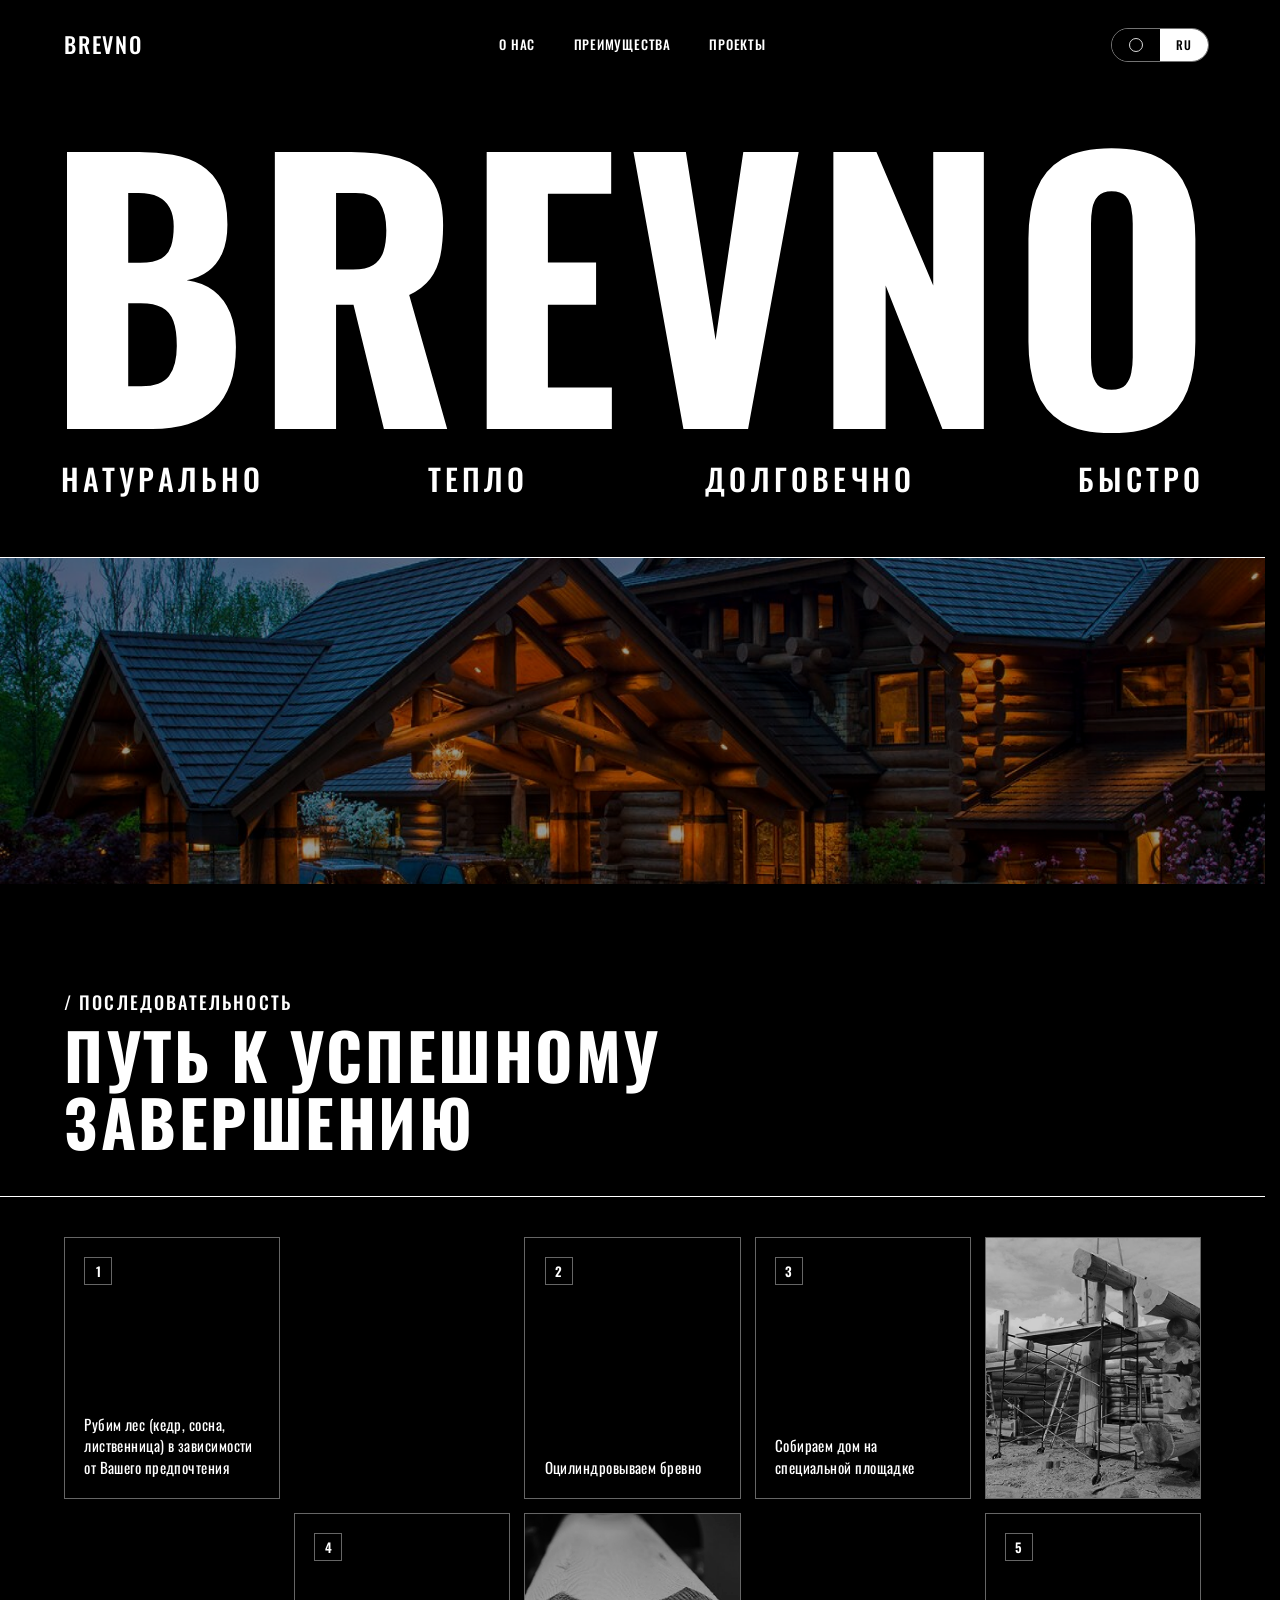
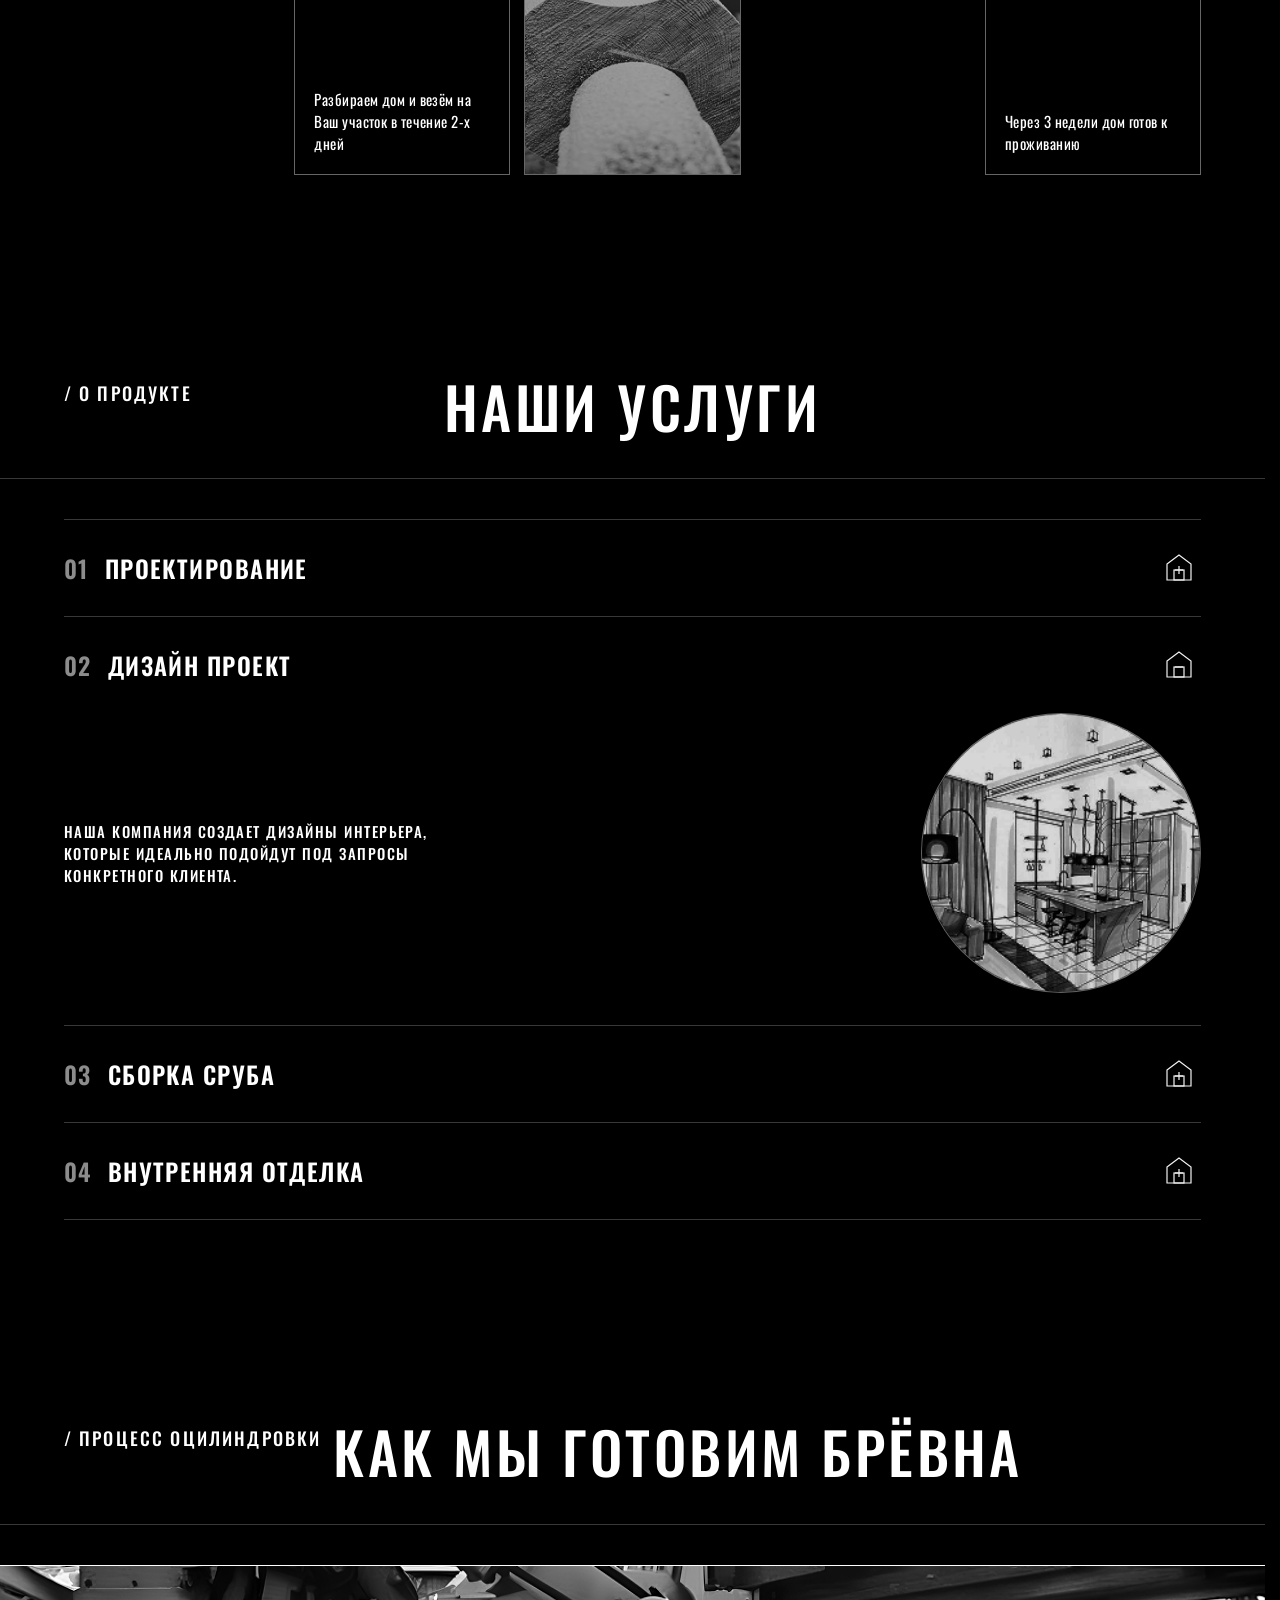
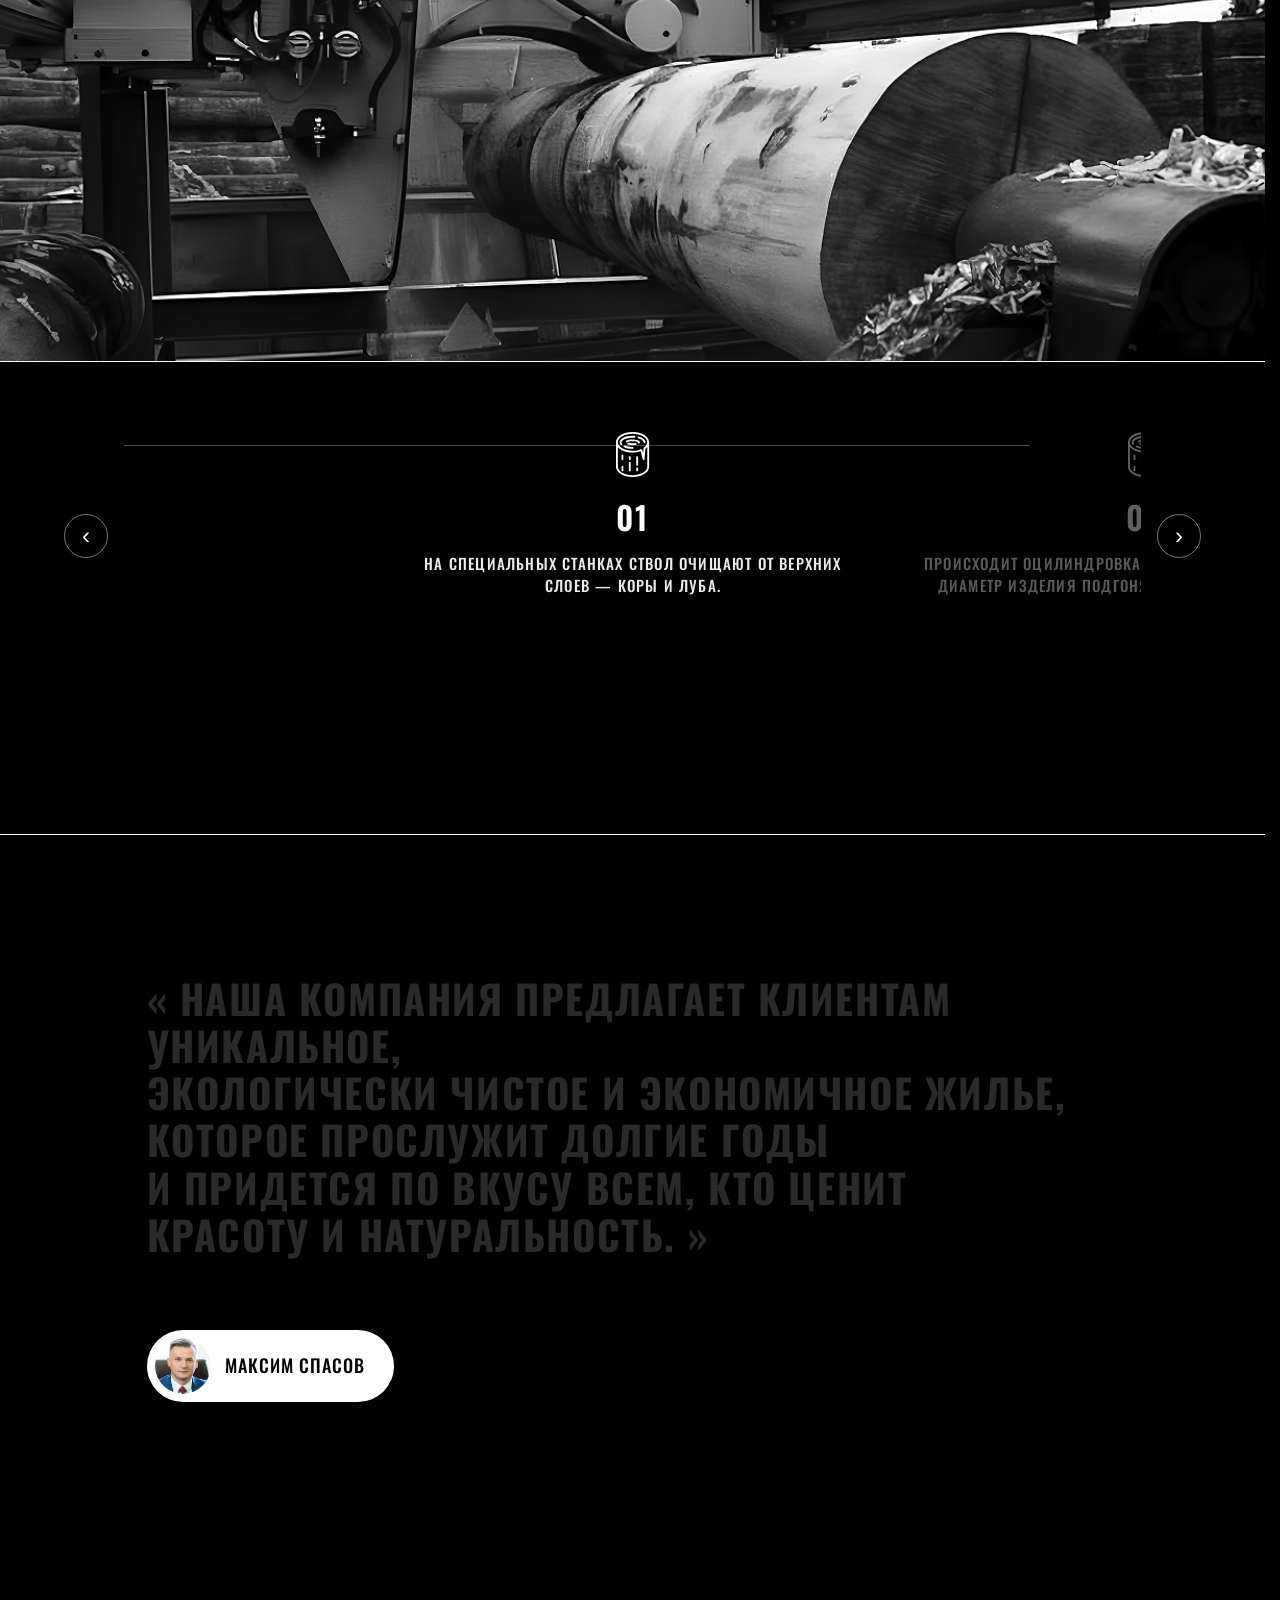
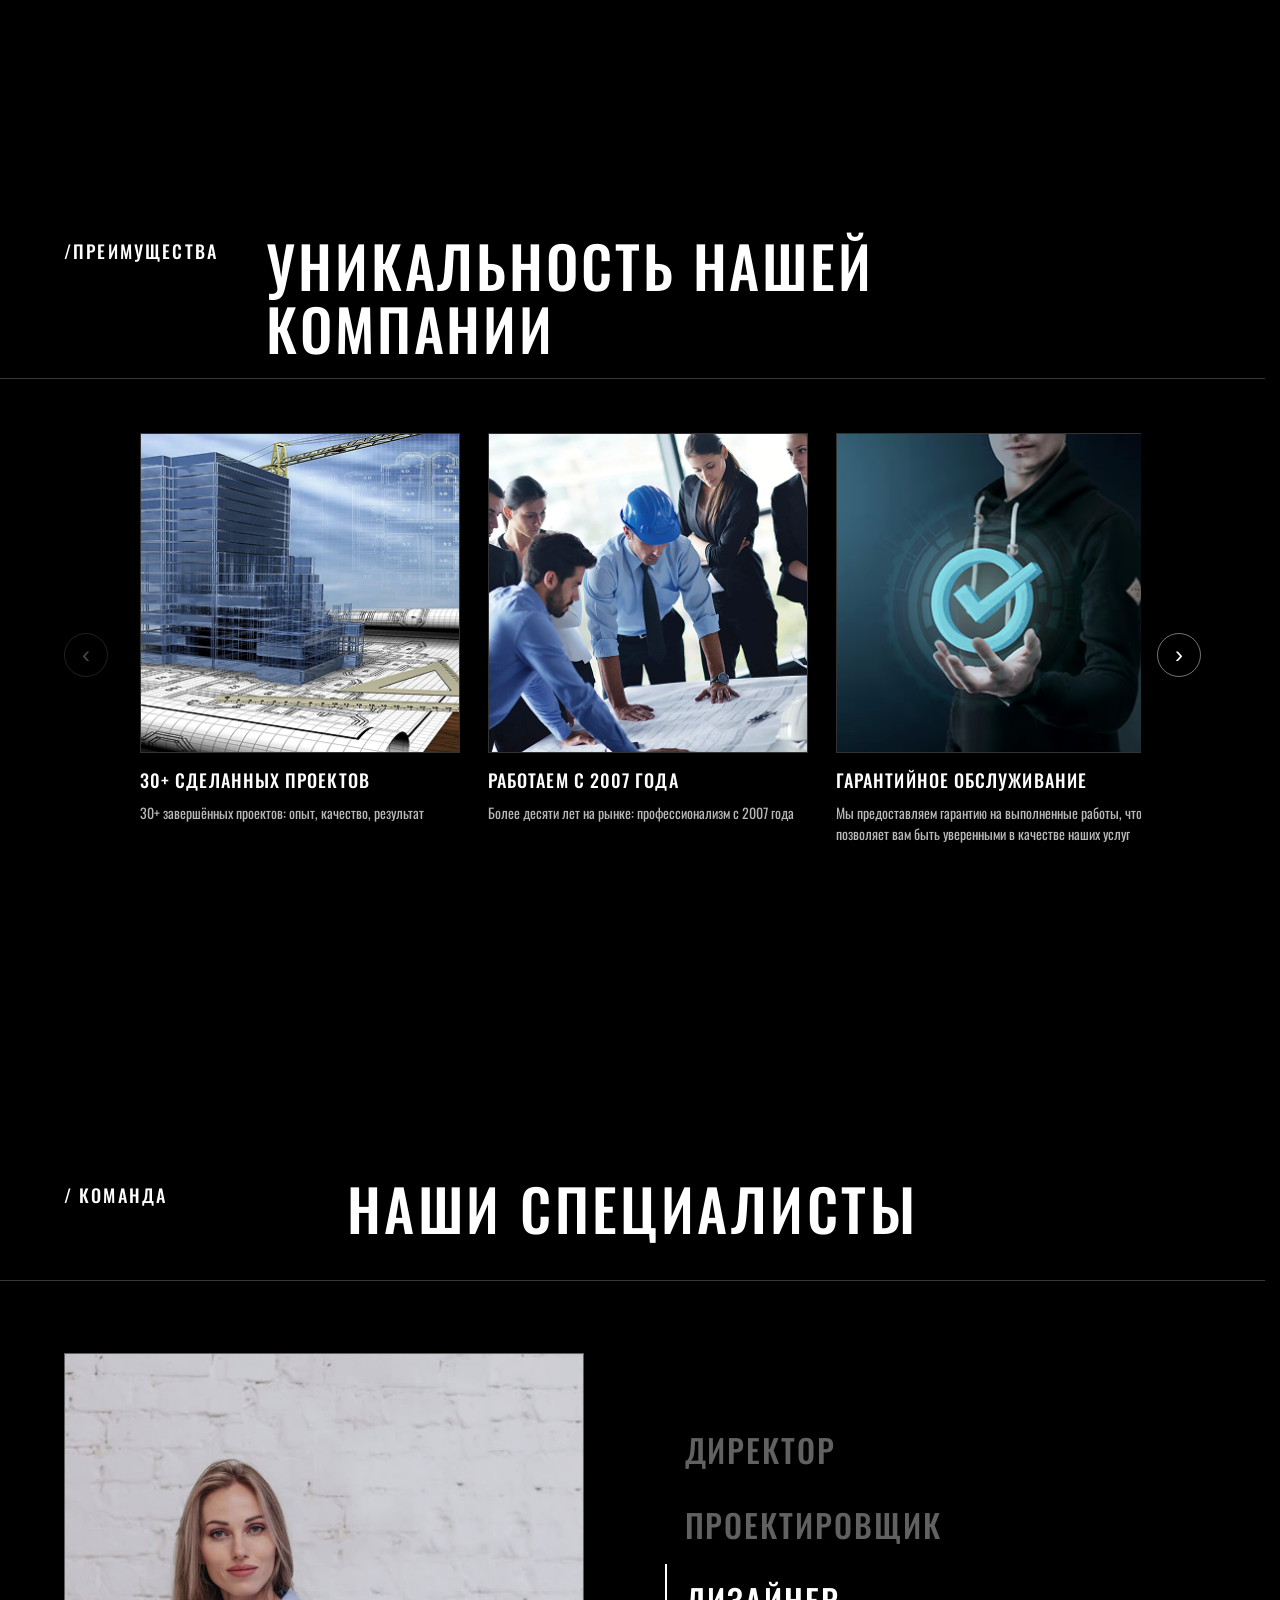
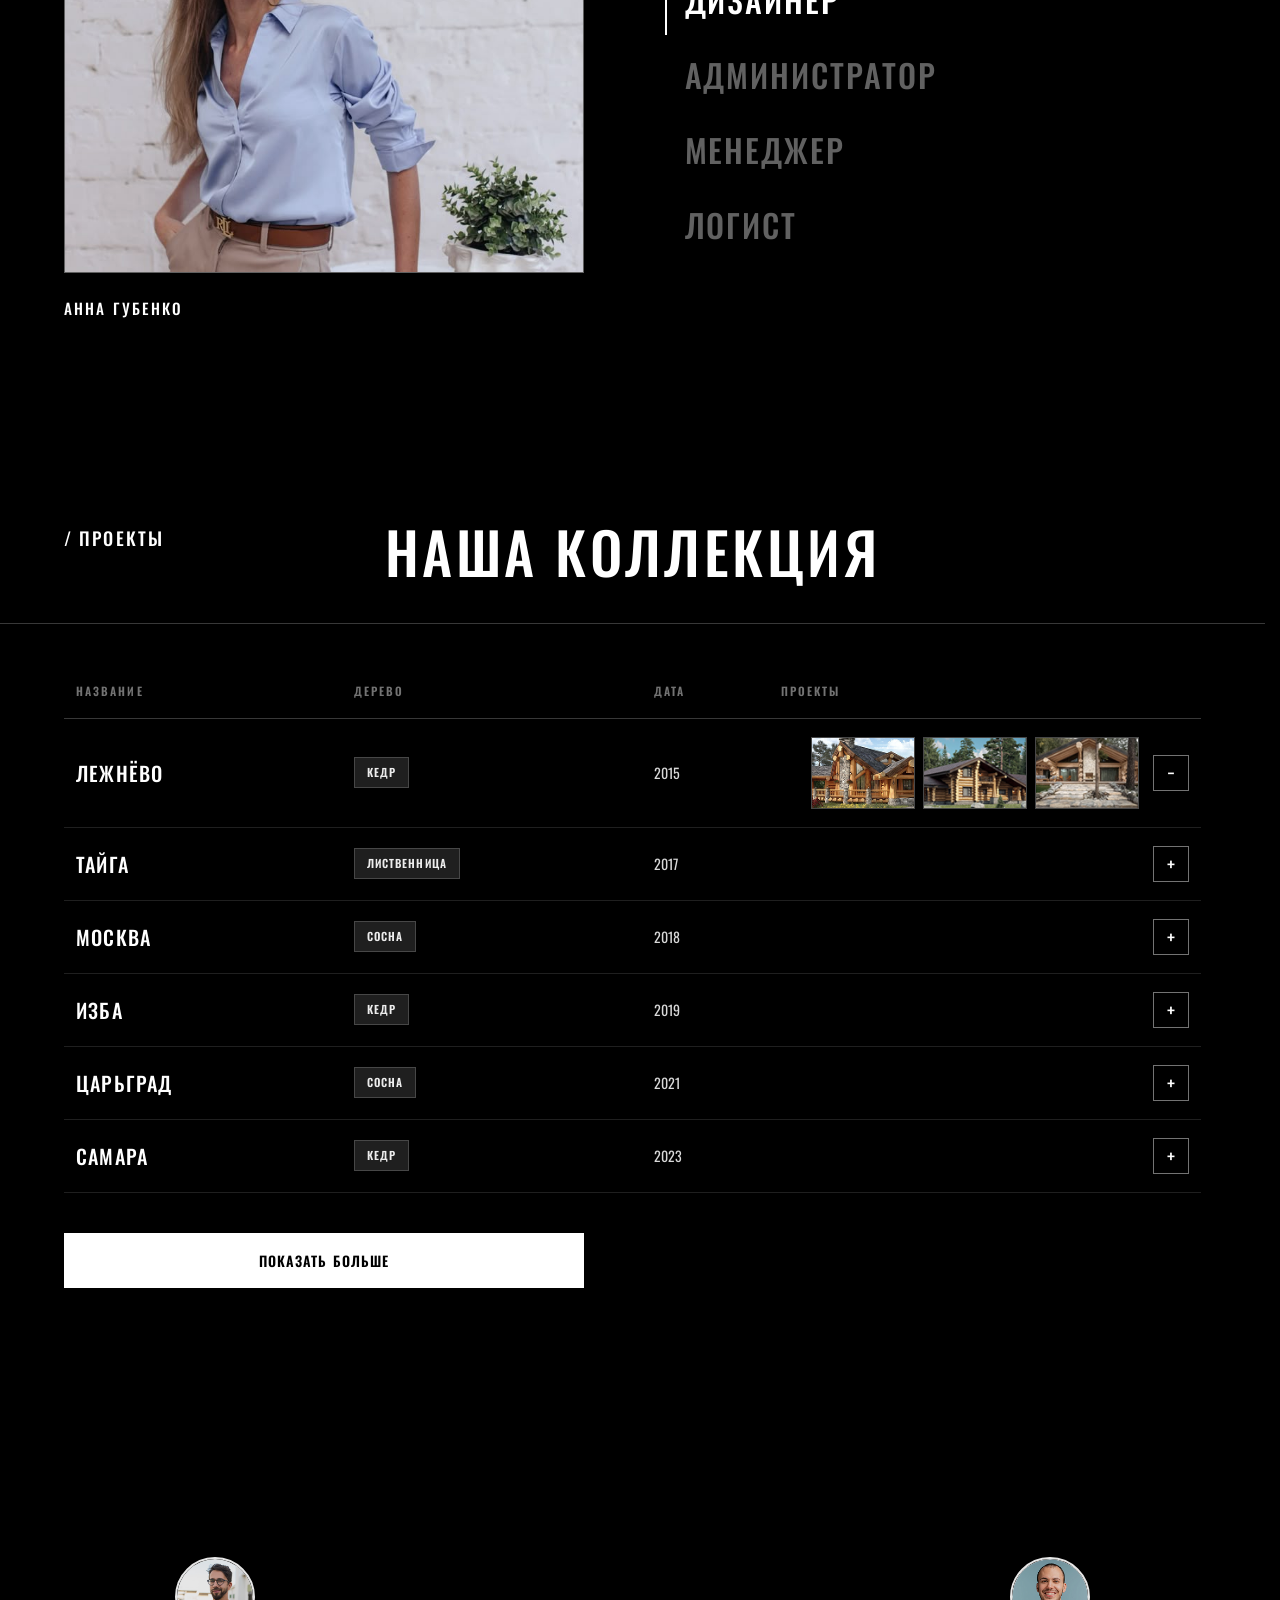
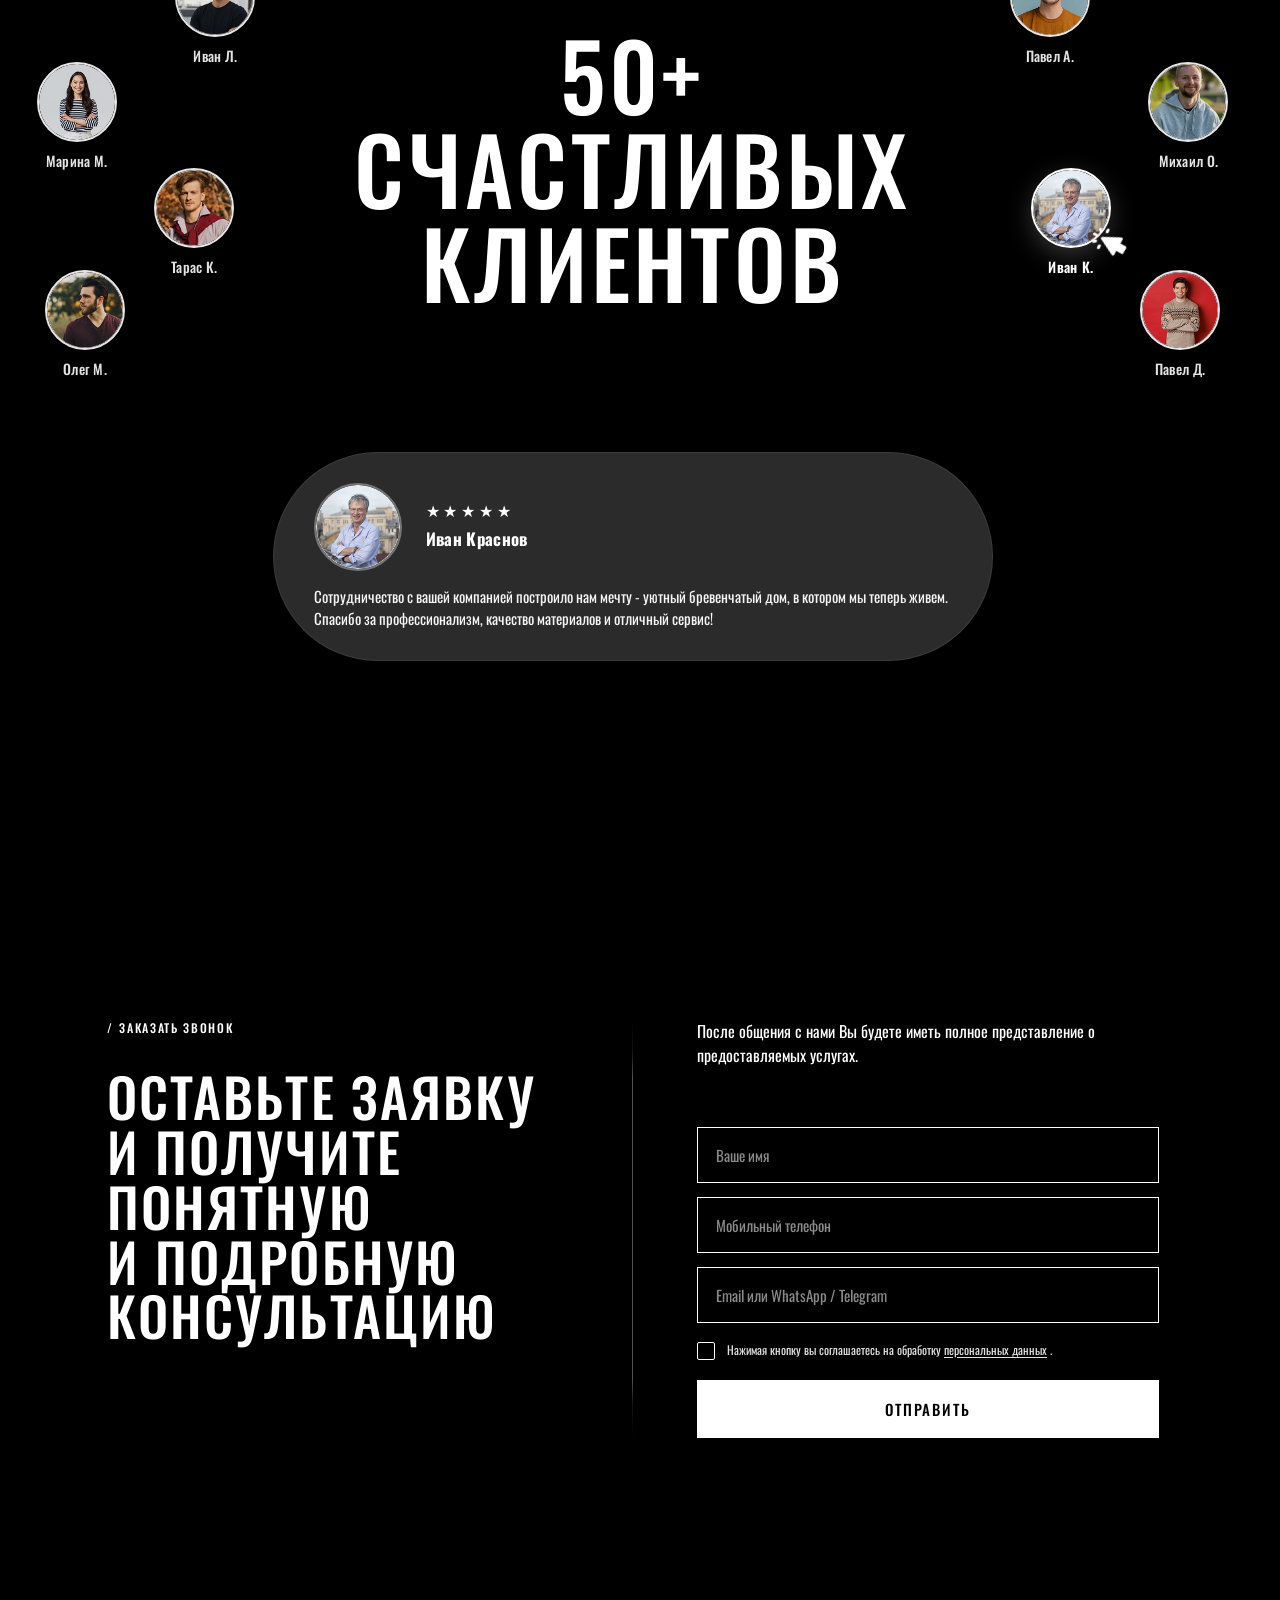
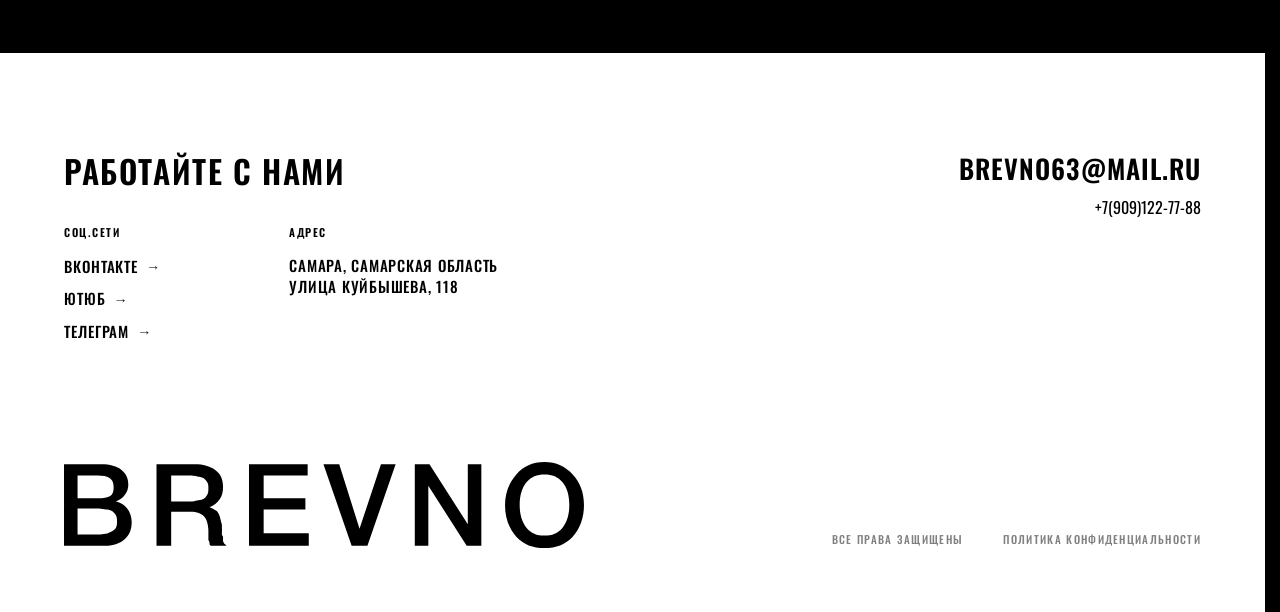
==== commit 09e6fdc5: "Сайт Brevno: актуальная версия из локальной папки Made-with: Cursor" ====
--- a/index.html
+++ b/index.html
@@ -1,858 +1,858 @@
-<!DOCTYPE html>
-<html lang="ru">
-<head>
-  <meta charset="UTF-8" />
-  <meta name="viewport" content="width=device-width, initial-scale=1.0, viewport-fit=cover" />
-  <title>Brevno — дома из бруса и оцилиндрованного бревна</title>
-  <!-- Макет Figma: https://www.figma.com/design/3cBoiMbZwjkKeHGmlboH6O/ node19433:2461 -->
-  <!-- Кэш CSS/JS: при деплое поменяйте ?v= на то же новое значение в двух местах (ниже link + script). -->
-  <link rel="preconnect" href="https://fonts.googleapis.com" />
-  <link rel="preconnect" href="https://fonts.gstatic.com" crossorigin />
-  <link href="https://fonts.googleapis.com/css2?family=Oswald:wght@400;500;600;700&display=swap" rel="stylesheet" />
-  <link rel="stylesheet" href="css/style.css?v=20260427" />
-</head>
-<body>
-  <section class="hero">
-    <div class="hero__top">
-      <header class="hero__header">
-        <div class="header__inner container">
-          <a class="logo logo--sm" href="#">BREVNO</a>
-          <nav class="nav" id="primary-nav" aria-label="Основное меню">
-            <button type="button" class="nav__close" id="navClose" aria-label="Закрыть меню">
-              <span class="nav__close-icon" aria-hidden="true">
-                <span></span>
-                <span></span>
-              </span>
-            </button>
-            <div class="nav__links">
-              <a href="#about">О нас</a>
-              <a href="#advantages">Преимущества</a>
-              <a href="#collection">Проекты</a>
-            </div>
-            <button type="button" class="lang-toggle" id="langToggle" aria-pressed="false" aria-label="Переключить язык">
-              <span class="lang-toggle__track">
-                <span class="lang-toggle__slot" id="slotEn" data-lang="en">
-                  <span class="lang-toggle__ring" aria-hidden="true"></span>
-                  <span class="lang-toggle__label">En</span>
-                </span>
-                <span class="lang-toggle__slot is-active" id="slotRu" data-lang="ru">
-                  <span class="lang-toggle__ring" aria-hidden="true"></span>
-                  <span class="lang-toggle__label">Ru</span>
-                </span>
-              </span>
-            </button>
-          </nav>
-          <div class="header__trailing">
-            <button
-              type="button"
-              class="nav-toggle"
-              id="navToggle"
-              aria-controls="primary-nav"
-              aria-expanded="false"
-              aria-label="Открыть меню"
-            >
-              <span class="nav-toggle__lines" aria-hidden="true">
-                <span></span>
-                <span></span>
-                <span></span>
-              </span>
-            </button>
-          </div>
-        </div>
-      </header>
-      <div class="hero__title-block container">
-        <div class="hero__title-wrap">
-          <h1 class="hero__title">BREVNO</h1>
-          <div class="hero__keywords">
-            <span data-i18n="kw1">НАТУРАЛЬНО</span>
-            <span data-i18n="kw2">ТЕПЛО</span>
-            <span data-i18n="kw3">ДОЛГОВЕЧНО</span>
-            <span data-i18n="kw4">БЫСТРО</span>
-          </div>
-        </div>
-      </div>
-    </div>
-    <div class="hero__image-wrap">
-      <picture>
-        <source media="(max-width: 767px)" srcset="images/MainPict.png" />
-        <img
-          src="images/Rectangle%2040135.png"
-          alt=""
-          class="hero__img"
-          width="1920"
-          height="1080"
-          decoding="async"
-          fetchpriority="high"
-        />
-      </picture>
-    </div>
-  </section>
-
-  <section class="section section--process" id="about">
-    <div class="container">
-      <div class="section--process__intro">
-        <p class="section__label section__label--on-dark">
-          <span class="section__label-slash">/</span><span data-i18n="processLabel">ПОСЛЕДОВАТЕЛЬНОСТЬ</span>
-        </p>
-        <h2 class="section__heading section__heading--process">
-          <span class="section__heading-line" data-i18n="processH1">ПУТЬ К УСПЕШНОМУ</span>
-          <span class="section__heading-line" data-i18n="processH2">ЗАВЕРШЕНИЮ</span>
-        </h2>
-      </div>
-    </div>
-    <div class="divider"></div>
-    <!-- Сетка 5×2: только карточки; пустые слоты — без DOM (чёрные промежутки через gap).
-         r1: 1 · · 2 · 3 · фото | r2: · 4 · фото · · 5 -->
-    <div class="container process">
-      <div class="process__grid">
-        <article class="process__cell process__cell--step process__cell--1">
-          <span class="process__num">1</span>
-          <p class="process__text" data-i18n="processStep1">Рубим лес (кедр, сосна, лиственница) в зависимости от Вашего предпочтения</p>
-        </article>
-        <article class="process__cell process__cell--step process__cell--2">
-          <span class="process__num">2</span>
-          <p class="process__text" data-i18n="processStep2">Оцилиндровываем бревно</p>
-        </article>
-        <article class="process__cell process__cell--step process__cell--3">
-          <span class="process__num">3</span>
-          <p class="process__text" data-i18n="processStep3">Собираем дом на специальной площадке</p>
-        </article>
-        <div class="process__cell process__cell--photo process__cell--photo-a">
-          <img src="images/Rectangle%2040036.png" alt="" width="800" height="800" loading="lazy" decoding="async" />
-        </div>
-        <article class="process__cell process__cell--step process__cell--4">
-          <span class="process__num">4</span>
-          <p class="process__text" data-i18n="processStep4">Разбираем дом и везём на Ваш участок в течение 2-х дней</p>
-        </article>
-        <div class="process__cell process__cell--photo process__cell--photo-b">
-          <img src="images/11.png" alt="" width="800" height="800" loading="lazy" decoding="async" />
-        </div>
-        <article class="process__cell process__cell--step process__cell--5">
-          <span class="process__num">5</span>
-          <p class="process__text" data-i18n="processStep5">Через 3 недели дом готов к проживанию</p>
-        </article>
-      </div>
-    </div>
-  </section>
-
-  <section class="section section--services" id="services">
-    <div class="container services-head">
-      <p class="section__label section__label--on-dark services-head__label">
-        <span class="section__label-slash">/</span><span data-i18n="productLabel">О ПРОДУКТЕ</span>
-      </p>
-      <h2 class="services-head__title" data-i18n="servicesHeading">НАШИ УСЛУГИ</h2>
-      <span class="services-head__spacer" aria-hidden="true"></span>
-    </div>
-    <div class="divider divider--muted"></div>
-    <div class="container">
-      <div class="services-acc" id="servicesAcc">
-        <details class="services-acc__item">
-          <summary class="services-acc__summary">
-            <span class="services-acc__heading"><span class="services-acc__num">01</span> ПРОЕКТИРОВАНИЕ</span>
-            <span class="services-acc__house" aria-hidden="true">
-              <svg class="services-acc__house-svg" width="44" height="44" viewBox="0 0 44 44" fill="none" xmlns="http://www.w3.org/2000/svg">
-                <path d="M10 18L22 9L34 18V34H10V18Z" stroke="currentColor" stroke-width="1.2" stroke-linejoin="miter" />
-                <rect x="17" y="24" width="10" height="10" stroke="currentColor" stroke-width="1.2" />
-                <g class="services-acc__pm">
-                  <line x1="22" y1="20" x2="22" y2="28" stroke="currentColor" stroke-width="1.2" class="services-acc__pm-v" />
-                  <line x1="18" y1="24" x2="26" y2="24" stroke="currentColor" stroke-width="1.2" />
-                </g>
-              </svg>
-            </span>
-          </summary>
-          <div class="services-acc__panel services-acc__panel--rich">
-            <p class="services-acc__kicker">
-              ИНДИВИДУАЛЬНЫЕ И ТИПОВЫЕ ПРОЕКТЫ: ПЛАНИРОВКИ, УЗЛЫ И КОМПЛЕКТАЦИЯ С УЧЁТОМ УЧАСТКА, КЛИМАТА И ВАШЕГО БЮДЖЕТА.
-            </p>
-            <div class="services-acc__ellipse">
-              <img src="images/Проект.jpg" alt="" width="400" height="400" loading="lazy" decoding="async" />
-            </div>
-          </div>
-        </details>
-
-        <details class="services-acc__item" open>
-          <summary class="services-acc__summary">
-            <span class="services-acc__heading"><span class="services-acc__num">02</span> ДИЗАЙН ПРОЕКТ</span>
-            <span class="services-acc__house" aria-hidden="true">
-              <svg class="services-acc__house-svg" width="44" height="44" viewBox="0 0 44 44" fill="none" xmlns="http://www.w3.org/2000/svg">
-                <path d="M10 18L22 9L34 18V34H10V18Z" stroke="currentColor" stroke-width="1.2" stroke-linejoin="miter" />
-                <rect x="17" y="24" width="10" height="10" stroke="currentColor" stroke-width="1.2" />
-                <g class="services-acc__pm">
-                  <line x1="22" y1="20" x2="22" y2="28" stroke="currentColor" stroke-width="1.2" class="services-acc__pm-v" />
-                  <line x1="18" y1="24" x2="26" y2="24" stroke="currentColor" stroke-width="1.2" />
-                </g>
-              </svg>
-            </span>
-          </summary>
-          <div class="services-acc__panel services-acc__panel--rich">
-            <p class="services-acc__kicker">
-              НАША КОМПАНИЯ СОЗДАЕТ ДИЗАЙНЫ ИНТЕРЬЕРА, КОТОРЫЕ ИДЕАЛЬНО ПОДОЙДУТ ПОД ЗАПРОСЫ КОНКРЕТНОГО КЛИЕНТА.
-            </p>
-            <div class="services-acc__ellipse">
-              <img src="images/дизайн.png" alt="" width="400" height="400" loading="lazy" decoding="async" />
-            </div>
-          </div>
-        </details>
-
-        <details class="services-acc__item">
-          <summary class="services-acc__summary">
-            <span class="services-acc__heading"><span class="services-acc__num">03</span> СБОРКА СРУБА</span>
-            <span class="services-acc__house" aria-hidden="true">
-              <svg class="services-acc__house-svg" width="44" height="44" viewBox="0 0 44 44" fill="none" xmlns="http://www.w3.org/2000/svg">
-                <path d="M10 18L22 9L34 18V34H10V18Z" stroke="currentColor" stroke-width="1.2" stroke-linejoin="miter" />
-                <rect x="17" y="24" width="10" height="10" stroke="currentColor" stroke-width="1.2" />
-                <g class="services-acc__pm">
-                  <line x1="22" y1="20" x2="22" y2="28" stroke="currentColor" stroke-width="1.2" class="services-acc__pm-v" />
-                  <line x1="18" y1="24" x2="26" y2="24" stroke="currentColor" stroke-width="1.2" />
-                </g>
-              </svg>
-            </span>
-          </summary>
-          <div class="services-acc__panel services-acc__panel--rich">
-            <p class="services-acc__kicker">
-              СБОРКА СРУБА НА ПЛОЩАДКЕ: СХОДНОСТЬ УЗЛОВ, ГЕОМЕТРИЯ СТЕН И МАРКИРОВКА КАЖДОГО БРЕВНА ПЕРЕД ОТГРУЗКОЙ НА УЧАСТОК.
-            </p>
-            <div class="services-acc__ellipse">
-              <img src="images/сборка.webp" alt="" width="400" height="400" loading="lazy" decoding="async" />
-            </div>
-          </div>
-        </details>
-
-        <details class="services-acc__item">
-          <summary class="services-acc__summary">
-            <span class="services-acc__heading"><span class="services-acc__num">04</span> ВНУТРЕННЯЯ ОТДЕЛКА</span>
-            <span class="services-acc__house" aria-hidden="true">
-              <svg class="services-acc__house-svg" width="44" height="44" viewBox="0 0 44 44" fill="none" xmlns="http://www.w3.org/2000/svg">
-                <path d="M10 18L22 9L34 18V34H10V18Z" stroke="currentColor" stroke-width="1.2" stroke-linejoin="miter" />
-                <rect x="17" y="24" width="10" height="10" stroke="currentColor" stroke-width="1.2" />
-                <g class="services-acc__pm">
-                  <line x1="22" y1="20" x2="22" y2="28" stroke="currentColor" stroke-width="1.2" class="services-acc__pm-v" />
-                  <line x1="18" y1="24" x2="26" y2="24" stroke="currentColor" stroke-width="1.2" />
-                </g>
-              </svg>
-            </span>
-          </summary>
-          <div class="services-acc__panel services-acc__panel--rich">
-            <p class="services-acc__kicker">
-              ИНТЕРЬЕРЫ И ОТДЕЛКА С УЧЁТОМ ДЕРЕВА: ПОКРЫТИЯ, ИНЖЕНЕРИЯ И ДЕКОР В СОГЛАСОВАННЫЕ СРОКИ И ПОД ВАШ СТИЛЬ.
-            </p>
-            <div class="services-acc__ellipse">
-              <img src="images/отделка.webp" alt="" width="400" height="400" loading="lazy" decoding="async" />
-            </div>
-          </div>
-        </details>
-      </div>
-    </div>
-  </section>
-
-  <section class="section section--production" id="production">
-    <div class="container production-head">
-      <p class="section__label section__label--on-dark production-head__label">
-        <span class="section__label-slash">/</span><span data-i18n="prodLabel">ПРОЦЕСС ОЦИЛИНДРОВКИ</span>
-      </p>
-      <h2 class="production-head__title" data-i18n="prodHeading">КАК МЫ ГОТОВИМ БРЁВНА</h2>
-      <span class="production-head__spacer" aria-hidden="true"></span>
-    </div>
-    <div class="divider divider--muted"></div>
-    <div class="production__hero">
-      <img
-        id="productionHeroImage"
-        src="images/Оцилиндровка.png"
-        alt=""
-        width="1920"
-        height="1080"
-        loading="lazy"
-        decoding="async"
-        draggable="false"
-      />
-    </div>
-    <div class="production-stepper-outer">
-      <div
-        class="production-stepper"
-        id="productionStepper"
-        role="region"
-        aria-roledescription="карусель"
-        aria-label="Этапы подготовки брёвен. Листайте горизонтально."
-      >
-        <div class="production-stepper__shell">
-          <button type="button" class="production-stepper__arrow production-stepper__arrow--prev" id="productionPrev" aria-controls="productionViewport" aria-label="Предыдущий этап">
-            <span aria-hidden="true">&#8249;</span>
-          </button>
-          <div class="production-stepper__viewport-col">
-          <div class="production-stepper__viewport" id="productionViewport">
-            <div class="production-stepper__track" id="productionTrack">
-            <article class="production-slide is-active" data-step="1" data-hero-img="images/Оцилиндровка.png">
-              <div class="production-slide__icon-row">
-                <img class="production-slide__stump" src="images/Пенек.svg" alt="" width="30" height="40" decoding="async" draggable="false" />
-              </div>
-              <span class="production-slide__num">01</span>
-              <p class="production-slide__text">
-                НА СПЕЦИАЛЬНЫХ СТАНКАХ СТВОЛ ОЧИЩАЮТ ОТ ВЕРХНИХ СЛОЕВ — КОРЫ И ЛУБА.
-              </p>
-            </article>
-            <article class="production-slide" data-step="2" data-hero-img="images/Оцилиндровка 1.jpg">
-              <div class="production-slide__icon-row">
-                <img class="production-slide__stump" src="images/Пенек.svg" alt="" width="30" height="40" decoding="async" draggable="false" />
-              </div>
-              <span class="production-slide__num">02</span>
-              <p class="production-slide__text">
-                ПРОИСХОДИТ ОЦИЛИНДРОВКА БРЕВНА, В ПРОЦЕССЕ КОТОРОЙ ДИАМЕТР ИЗДЕЛИЯ ПОДГОНЯЕТСЯ ПОД НУЖНЫЙ РАЗМЕР.
-              </p>
-            </article>
-            <article class="production-slide" data-step="3" data-hero-img="images/Шлифовка.jpg">
-              <div class="production-slide__icon-row">
-                <img class="production-slide__stump" src="images/Пенек.svg" alt="" width="30" height="40" decoding="async" draggable="false" />
-              </div>
-              <span class="production-slide__num">03</span>
-              <p class="production-slide__text">
-                ЗАГОТОВКИ ШЛИФУЮТСЯ В НЕСКОЛЬКО ЭТАПОВ, ПОДВЕРГАЮТСЯ СУШКЕ.
-              </p>
-            </article>
-            <article class="production-slide" data-step="4" data-hero-img="images/контроль геометрии.jpg">
-              <div class="production-slide__icon-row">
-                <img class="production-slide__stump" src="images/Пенек.svg" alt="" width="30" height="40" decoding="async" draggable="false" />
-              </div>
-              <span class="production-slide__num">04</span>
-              <p class="production-slide__text">
-                КОНТРОЛЬ ГЕОМЕТРИИ И ВЛАЖНОСТИ: ПРОФИЛЬ, ПАЗЫ И МАРКИРОВКА КАЖДОГО ЭЛЕМЕНТА ПЕРЕД УПАКОВКОЙ.
-              </p>
-            </article>
-            <article class="production-slide" data-step="5" data-hero-img="images/домокомплект.jpg">
-              <div class="production-slide__icon-row">
-                <img class="production-slide__stump" src="images/Пенек.svg" alt="" width="30" height="40" decoding="async" draggable="false" />
-              </div>
-              <span class="production-slide__num">05</span>
-              <p class="production-slide__text">
-                УПАКОВКА ДОМОКОМПЛЕКТА, СОПРОВОДИТЕЛЬНАЯ ДОКУМЕНТАЦИЯ И ОТГРУЗКА НА ВАШ УЧАСТОК В СОГЛАСОВАННЫЕ СРОКИ.
-              </p>
-            </article>
-            </div>
-          </div>
-          <p class="production-stepper__hint" id="productionSwipeHint" hidden>
-            <span class="production-stepper__hint-arrow" aria-hidden="true"></span>
-            <span class="production-stepper__hint-text" data-i18n="prodSwipeHint">Смахните влево — ещё этапы</span>
-          </p>
-          </div>
-          <button type="button" class="production-stepper__arrow production-stepper__arrow--next" id="productionNext" aria-controls="productionViewport" aria-label="Следующий этап">
-            <span aria-hidden="true">&#8250;</span>
-          </button>
-        </div>
-      </div>
-    </div>
-  </section>
-
-  <section class="section section--quote" id="quoteReveal">
-    <div class="container quote">
-      <blockquote class="quote__text">
-        <span class="quote__line">« НАША КОМПАНИЯ ПРЕДЛАГАЕТ КЛИЕНТАМ УНИКАЛЬНОЕ,</span>
-        <span class="quote__line">ЭКОЛОГИЧЕСКИ ЧИСТОЕ И ЭКОНОМИЧНОЕ ЖИЛЬЕ,</span>
-        <span class="quote__line">КОТОРОЕ ПРОСЛУЖИТ ДОЛГИЕ ГОДЫ</span>
-        <span class="quote__line">И ПРИДЕТСЯ ПО ВКУСУ ВСЕМ, КТО ЦЕНИТ</span>
-        <span class="quote__line">КРАСОТУ И НАТУРАЛЬНОСТЬ. »</span>
-      </blockquote>
-      <div class="quote__badge">
-        <img class="quote__badge-img" src="images/Спасов.png" alt="" width="56" height="56" loading="lazy" decoding="async" />
-        <span class="quote__badge-name">МАКСИМ СПАСОВ</span>
-      </div>
-    </div>
-  </section>
-
-  <section class="section section--usp" id="advantages">
-    <div class="container usp-head">
-      <p class="section__label section__label--on-dark usp-head__label">
-        <span class="section__label-slash">/</span><span data-i18n="uspLabel">ПРЕИМУЩЕСТВА</span>
-      </p>
-      <h2 class="usp-head__title">
-        <span class="usp-head__title-line" data-i18n="uspHeadingLine1">УНИКАЛЬНОСТЬ НАШЕЙ</span>
-        <span class="usp-head__title-line" data-i18n="uspHeadingLine2">КОМПАНИИ</span>
-      </h2>
-    </div>
-    <div class="divider divider--muted"></div>
-    <div class="usp-carousel-outer">
-      <div class="usp-carousel" id="uspCarousel">
-        <button type="button" class="usp-carousel__arrow usp-carousel__arrow--prev" id="uspPrev" aria-controls="uspViewport" aria-label="Предыдущая карточка">
-          <span aria-hidden="true">&#8249;</span>
-        </button>
-        <div class="usp-carousel__viewport" id="uspViewport">
-          <div class="usp-carousel__track" id="uspTrack">
-            <article class="usp-card">
-              <div class="usp-card__img">
-                <img src="images/30%2B.png" alt="" width="400" height="400" loading="lazy" decoding="async" draggable="false" />
-              </div>
-              <h3 class="usp-card__title">30+ СДЕЛАННЫХ ПРОЕКТОВ</h3>
-              <p class="usp-card__text">30+ завершённых проектов: опыт, качество, результат</p>
-            </article>
-            <article class="usp-card">
-              <div class="usp-card__img">
-                <img src="images/2007.png" alt="" width="400" height="400" loading="lazy" decoding="async" draggable="false" />
-              </div>
-              <h3 class="usp-card__title">РАБОТАЕМ С 2007 ГОДА</h3>
-              <p class="usp-card__text">Более десяти лет на рынке: профессионализм с 2007 года</p>
-            </article>
-            <article class="usp-card">
-              <div class="usp-card__img">
-                <img src="images/Гарантия.png" alt="" width="400" height="400" loading="lazy" decoding="async" draggable="false" />
-              </div>
-              <h3 class="usp-card__title">ГАРАНТИЙНОЕ ОБСЛУЖИВАНИЕ</h3>
-              <p class="usp-card__text">
-                Мы предоставляем гарантию на выполненные работы, что позволяет вам быть уверенными в качестве наших услуг
-              </p>
-            </article>
-            <article class="usp-card">
-              <div class="usp-card__img">
-                <img src="images/отделка-интерьер.png" alt="" width="1920" height="1080" loading="lazy" decoding="async" draggable="false" />
-              </div>
-              <h3 class="usp-card__title">УНИКАЛЬНЫЙ ДИЗАЙН</h3>
-              <p class="usp-card__text">
-                Компания по строительству бревенчатых домов может предложить клиентам индивидуальный дизайн, учитывая их пожелания и потребности.
-              </p>
-            </article>
-          </div>
-        </div>
-        <button type="button" class="usp-carousel__arrow usp-carousel__arrow--next" id="uspNext" aria-controls="uspViewport" aria-label="Следующая карточка">
-          <span aria-hidden="true">&#8250;</span>
-        </button>
-      </div>
-    </div>
-  </section>
-
-  <section class="section section--team" id="team">
-    <div class="container team-head">
-      <p class="section__label section__label--on-dark team-head__label">
-        <span class="section__label-slash">/</span><span data-i18n="teamLabel">КОМАНДА</span>
-      </p>
-      <h2 class="team-head__title" data-i18n="teamHeading">НАШИ СПЕЦИАЛИСТЫ</h2>
-      <span class="team-head__spacer" aria-hidden="true"></span>
-    </div>
-    <div class="divider divider--muted"></div>
-    <div class="container team">
-      <div class="team__left">
-        <div class="team__portrait" id="teamPortraitWrap">
-          <img
-            id="teamPortrait"
-            src="images/Дизайнер.jpg"
-            alt=""
-            width="720"
-            height="720"
-            loading="lazy"
-            decoding="async"
-            draggable="false"
-          />
-        </div>
-        <p class="team__name" id="teamName">АННА ГУБЕНКО</p>
-      </div>
-      <ul class="team__roles" id="teamRoles">
-        <li>
-          <button
-            type="button"
-            data-src="images/Директор.jpg"
-            data-name="АЛЕКСАНДР СПАСОВ"
-          >
-            ДИРЕКТОР
-          </button>
-        </li>
-        <li>
-          <button
-            type="button"
-            data-src="images/Проектировщик.jpg"
-            data-name="МАКСИМ МОРОЗОВ"
-          >
-            ПРОЕКТИРОВЩИК
-          </button>
-        </li>
-        <li>
-          <button
-            type="button"
-            data-src="images/Дизайнер.jpg"
-            data-name="АННА ГУБЕНКО"
-            class="is-active"
-          >
-            ДИЗАЙНЕР
-          </button>
-        </li>
-        <li>
-          <button
-            type="button"
-            data-src="images/Администратор.jpg"
-            data-name="АЛЕКСЕЙ КРЫЛОВ"
-          >
-            АДМИНИСТРАТОР
-          </button>
-        </li>
-        <li>
-          <button
-            type="button"
-            data-src="images/Менеджер.jpg"
-            data-name="ДМИТРИЙ СЕМЁНОВ"
-          >
-            МЕНЕДЖЕР
-          </button>
-        </li>
-        <li>
-          <button
-            type="button"
-            data-src="images/Логист.jpg"
-            data-name="ИГОРЬ НИКИТИН"
-          >
-            ЛОГИСТ
-          </button>
-        </li>
-      </ul>
-    </div>
-  </section>
-
-  <section class="section section--catalog" id="collection">
-    <div class="container catalog-head">
-      <p class="section__label section__label--on-dark catalog-head__label">
-        <span class="section__label-slash">/</span><span data-i18n="catLabel">ПРОЕКТЫ</span>
-      </p>
-      <h2 class="catalog-head__title" data-i18n="catHeading">НАША КОЛЛЕКЦИЯ</h2>
-      <span class="catalog-head__spacer" aria-hidden="true"></span>
-    </div>
-    <div class="divider divider--muted"></div>
-    <div class="container catalog">
-      <table class="catalog__table">
-        <thead>
-          <tr>
-            <th scope="col">Название</th>
-            <th scope="col">Дерево</th>
-            <th scope="col">Дата</th>
-            <th scope="col">Проекты</th>
-          </tr>
-        </thead>
-        <tbody id="catalogRows">
-          <tr class="catalog-row is-open" data-catalog-row>
-            <td class="catalog__name">Лежнёво</td>
-            <td><span class="catalog__badge">Кедр</span></td>
-            <td class="catalog__year">2015</td>
-            <td class="catalog__cell-projects">
-              <div class="catalog__project-inner">
-                <div class="catalog__thumbs">
-                  <img src="images/Дом%201.png" alt="" width="120" height="86" loading="lazy" decoding="async" />
-                  <img src="images/Дом%202.png" alt="" width="120" height="86" loading="lazy" decoding="async" />
-                  <img src="images/Дом%203.png" alt="" width="120" height="86" loading="lazy" decoding="async" />
-                </div>
-                <button type="button" class="catalog__toggle" aria-expanded="true" aria-label="Свернуть строку">
-                  <span class="catalog__toggle-icon" aria-hidden="true">−</span>
-                </button>
-              </div>
-            </td>
-          </tr>
-          <tr class="catalog-row" data-catalog-row>
-            <td class="catalog__name">Тайга</td>
-            <td><span class="catalog__badge">Лиственница</span></td>
-            <td class="catalog__year">2017</td>
-            <td class="catalog__cell-projects">
-              <div class="catalog__project-inner">
-                <div class="catalog__thumbs">
-                  <img src="images/process-section.png" alt="" width="120" height="86" loading="lazy" decoding="async" />
-                  <img src="images/Оцилиндровка.png" alt="" width="120" height="86" loading="lazy" decoding="async" />
-                  <img src="images/сборка.webp" alt="" width="120" height="86" loading="lazy" decoding="async" />
-                </div>
-                <button type="button" class="catalog__toggle" aria-expanded="false" aria-label="Развернуть строку">
-                  <span class="catalog__toggle-icon" aria-hidden="true">+</span>
-                </button>
-              </div>
-            </td>
-          </tr>
-          <tr class="catalog-row" data-catalog-row>
-            <td class="catalog__name">Москва</td>
-            <td><span class="catalog__badge">Сосна</span></td>
-            <td class="catalog__year">2018</td>
-            <td class="catalog__cell-projects">
-              <div class="catalog__project-inner">
-                <div class="catalog__thumbs">
-                  <img src="images/отделка.webp" alt="" width="120" height="86" loading="lazy" decoding="async" />
-                  <img src="images/дизайн.png" alt="" width="120" height="86" loading="lazy" decoding="async" />
-                  <img src="images/Проект.jpg" alt="" width="120" height="86" loading="lazy" decoding="async" />
-                </div>
-                <button type="button" class="catalog__toggle" aria-expanded="false" aria-label="Развернуть строку">
-                  <span class="catalog__toggle-icon" aria-hidden="true">+</span>
-                </button>
-              </div>
-            </td>
-          </tr>
-          <tr class="catalog-row" data-catalog-row>
-            <td class="catalog__name">Изба</td>
-            <td><span class="catalog__badge">Кедр</span></td>
-            <td class="catalog__year">2019</td>
-            <td class="catalog__cell-projects">
-              <div class="catalog__project-inner">
-                <div class="catalog__thumbs">
-                  <img src="images/hero-full.png" alt="" width="120" height="86" loading="lazy" decoding="async" />
-                  <img src="images/hero-top.png" alt="" width="120" height="86" loading="lazy" decoding="async" />
-                  <img src="images/дизайн.png" alt="" width="120" height="86" loading="lazy" decoding="async" />
-                </div>
-                <button type="button" class="catalog__toggle" aria-expanded="false" aria-label="Развернуть строку">
-                  <span class="catalog__toggle-icon" aria-hidden="true">+</span>
-                </button>
-              </div>
-            </td>
-          </tr>
-          <tr class="catalog-row" data-catalog-row>
-            <td class="catalog__name">Царьград</td>
-            <td><span class="catalog__badge">Сосна</span></td>
-            <td class="catalog__year">2021</td>
-            <td class="catalog__cell-projects">
-              <div class="catalog__project-inner">
-                <div class="catalog__thumbs">
-                  <img src="images/Гарантия.png" alt="" width="120" height="86" loading="lazy" decoding="async" />
-                  <img src="images/Rectangle%2040036.png" alt="" width="120" height="86" loading="lazy" decoding="async" />
-                  <img src="images/Rectangle%2040135.png" alt="" width="120" height="86" loading="lazy" decoding="async" />
-                </div>
-                <button type="button" class="catalog__toggle" aria-expanded="false" aria-label="Развернуть строку">
-                  <span class="catalog__toggle-icon" aria-hidden="true">+</span>
-                </button>
-              </div>
-            </td>
-          </tr>
-          <tr class="catalog-row" data-catalog-row>
-            <td class="catalog__name">Самара</td>
-            <td><span class="catalog__badge">Кедр</span></td>
-            <td class="catalog__year">2023</td>
-            <td class="catalog__cell-projects">
-              <div class="catalog__project-inner">
-                <div class="catalog__thumbs">
-                  <img src="images/11.png" alt="" width="120" height="86" loading="lazy" decoding="async" />
-                  <img src="images/30%2B.png" alt="" width="120" height="86" loading="lazy" decoding="async" />
-                  <img src="images/2007.png" alt="" width="120" height="86" loading="lazy" decoding="async" />
-                </div>
-                <button type="button" class="catalog__toggle" aria-expanded="false" aria-label="Развернуть строку">
-                  <span class="catalog__toggle-icon" aria-hidden="true">+</span>
-                </button>
-              </div>
-            </td>
-          </tr>
-        </tbody>
-      </table>
-      <button type="button" class="btn btn--primary catalog__more" data-i18n="showMore">ПОКАЗАТЬ БОЛЬШЕ</button>
-    </div>
-  </section>
-
-  <section class="section section--reviews" id="reviews" aria-labelledby="reviewsHeading">
-    <div class="reviews-cloud container">
-      <p class="reviews-hint-text sr-only" data-i18n="reviewsHint">Нажмите на портрет клиента, чтобы прочитать отзыв</p>
-      <div class="reviews-layout">
-        <div class="reviews-hero">
-          <div class="reviews-hero__side reviews-hero__side--left">
-            <button type="button" class="reviews-pick" data-review-index="0" aria-current="false" aria-label="Отзыв: Иван Л.">
-              <span class="reviews-pick__fig">
-                <img src="images/Ellipse%2050.png" alt="" width="80" height="80" loading="lazy" decoding="async" draggable="false" />
-              </span>
-              <span class="reviews-pick__name">Иван Л.</span>
-            </button>
-            <button type="button" class="reviews-pick" data-review-index="1" aria-current="false" aria-label="Отзыв: Марина М.">
-              <span class="reviews-pick__fig">
-                <img src="images/Ellipse%2052.png" alt="" width="80" height="80" loading="lazy" decoding="async" draggable="false" />
-              </span>
-              <span class="reviews-pick__name">Марина М.</span>
-            </button>
-            <button type="button" class="reviews-pick" data-review-index="2" aria-current="false" aria-label="Отзыв: Тарас К.">
-              <span class="reviews-pick__fig">
-                <img src="images/Ellipse%2051.png" alt="" width="80" height="80" loading="lazy" decoding="async" draggable="false" />
-              </span>
-              <span class="reviews-pick__name">Тарас К.</span>
-            </button>
-            <button type="button" class="reviews-pick" data-review-index="3" aria-current="false" aria-label="Отзыв: Олег М.">
-              <span class="reviews-pick__fig">
-                <img src="images/Ellipse%2053.png" alt="" width="80" height="80" loading="lazy" decoding="async" draggable="false" />
-              </span>
-              <span class="reviews-pick__name">Олег М.</span>
-            </button>
-          </div>
-
-          <h2 class="reviews-head__title" id="reviewsHeading">
-            <span class="reviews-head__line" data-i18n="reviewsLine1">50+</span>
-            <span class="reviews-head__line" data-i18n="reviewsLine2">СЧАСТЛИВЫХ</span>
-            <span class="reviews-head__line" data-i18n="reviewsLine3">КЛИЕНТОВ</span>
-          </h2>
-
-          <div class="reviews-hero__side reviews-hero__side--right">
-            <button type="button" class="reviews-pick" data-review-index="4" aria-current="false" aria-label="Отзыв: Павел А.">
-              <span class="reviews-pick__fig">
-                <img src="images/Ellipse%2054.png" alt="" width="80" height="80" loading="lazy" decoding="async" draggable="false" />
-              </span>
-              <span class="reviews-pick__name">Павел А.</span>
-            </button>
-            <button type="button" class="reviews-pick" data-review-index="5" aria-current="false" aria-label="Отзыв: Михаил О.">
-              <span class="reviews-pick__fig">
-                <img src="images/Ellipse%2055.png" alt="" width="80" height="80" loading="lazy" decoding="async" draggable="false" />
-              </span>
-              <span class="reviews-pick__name">Михаил О.</span>
-            </button>
-            <button type="button" class="reviews-pick is-active" data-review-index="6" aria-current="true" aria-label="Отзыв: Иван Краснов">
-              <span class="reviews-pick__fig">
-                <img src="images/Ellipse%20553.png" alt="" width="80" height="80" loading="lazy" decoding="async" draggable="false" />
-              </span>
-              <span class="reviews-pick__name">Иван К.</span>
-            </button>
-            <button type="button" class="reviews-pick" data-review-index="7" aria-current="false" aria-label="Отзыв: Павел Д.">
-              <span class="reviews-pick__fig">
-                <img src="images/Ellipse%20555.png" alt="" width="80" height="80" loading="lazy" decoding="async" draggable="false" />
-              </span>
-              <span class="reviews-pick__name">Павел Д.</span>
-            </button>
-          </div>
-          <span class="reviews-hint-arrow--picks" aria-hidden="true">
-            <img src="images/Vector.svg" width="35" height="35" alt="" decoding="async" />
-          </span>
-        </div>
-        <div class="reviews-featured" id="reviewsFeatured" role="region" aria-live="polite" aria-label="Выбранный отзыв">
-          <div class="reviews-featured__top">
-            <div class="reviews-featured__avatar-wrap">
-              <img
-                id="reviewsFeaturedImg"
-                class="reviews-featured__avatar"
-                src="images/Ellipse%20553.png"
-                alt=""
-                width="72"
-                height="72"
-                loading="lazy"
-                decoding="async"
-                draggable="false"
-              />
-            </div>
-            <div class="reviews-featured__head">
-              <div class="reviews-featured__stars" aria-hidden="true">
-                <span>★</span><span>★</span><span>★</span><span>★</span><span>★</span>
-              </div>
-              <p class="reviews-featured__name" id="reviewsFeaturedName">Иван Краснов</p>
-            </div>
-          </div>
-          <blockquote class="reviews-featured__quote" id="reviewsFeaturedQuote">
-            Сотрудничество с вашей компанией построило нам мечту - уютный бревенчатый дом, в котором мы теперь живем. Спасибо за профессионализм, качество материалов и отличный сервис!
-          </blockquote>
-        </div>
-      </div>
-    </div>
-  </section>
-
-  <section class="section section--lead" id="contact" aria-labelledby="leadHeading">
-    <div class="container lead">
-      <div class="lead__col lead__col--left">
-        <p class="lead__label">
-          <span class="lead__label-slash">/</span><span data-i18n="leadLabel">ЗАКАЗАТЬ ЗВОНОК</span>
-        </p>
-        <h2 class="lead__title" id="leadHeading">
-          <span class="lead__title-line" data-i18n="leadLine1">ОСТАВЬТЕ ЗАЯВКУ</span>
-          <span class="lead__title-line" data-i18n="leadLine2">И ПОЛУЧИТЕ</span>
-          <span class="lead__title-line" data-i18n="leadLine3">ПОНЯТНУЮ</span>
-          <span class="lead__title-line" data-i18n="leadLine4">И ПОДРОБНУЮ</span>
-          <span class="lead__title-line" data-i18n="leadLine5">КОНСУЛЬТАЦИЮ</span>
-        </h2>
-      </div>
-      <div class="lead__divider" aria-hidden="true"></div>
-      <div class="lead__col lead__col--right">
-        <p class="lead__intro" data-i18n="leadIntro">
-          После общения с нами Вы будете иметь полное представление о предоставляемых услугах.
-        </p>
-        <form class="lead__form" id="leadForm" novalidate>
-          <p class="lead__form-status" id="leadFormStatus" role="status" aria-live="polite"></p>
-          <label class="sr-only" for="leadName">Имя</label>
-          <input
-            id="leadName"
-            name="name"
-            type="text"
-            data-i18n-placeholder="leadPhName"
-            placeholder="Ваше имя"
-            required
-            autocomplete="name"
-            maxlength="120"
-          />
-          <label class="sr-only" for="leadPhone">Телефон</label>
-          <input
-            id="leadPhone"
-            name="phone"
-            type="tel"
-            data-i18n-placeholder="leadPhPhone"
-            placeholder="Мобильный телефон"
-            required
-            autocomplete="tel"
-            maxlength="32"
-          />
-          <label class="sr-only" for="leadContact">Контакт</label>
-          <input
-            id="leadContact"
-            name="contact"
-            type="text"
-            data-i18n-placeholder="leadPhContact"
-            placeholder="Email или WhatsApp / Telegram"
-            autocomplete="email"
-            maxlength="200"
-          />
-          <label class="lead__consent">
-            <span class="lead__consent-box">
-              <input type="checkbox" name="consent" value="yes" class="lead__consent-input" required />
-              <span class="lead__consent-face" aria-hidden="true"></span>
-            </span>
-            <span class="lead__consent-text">
-              <span data-i18n="leadConsentBefore">Нажимая кнопку вы соглашаетесь на обработку </span>
-              <a
-                href="privacy.html"
-                class="lead__consent-link lead__consent-underline"
-                data-i18n="leadConsentPrivacy"
-                target="_blank"
-                rel="noopener noreferrer"
-                >персональных данных</a>
-              <span data-i18n="leadConsentAfter">.</span>
-            </span>
-          </label>
-          <button type="submit" class="lead__submit" id="leadSubmit" data-i18n="sendBtn">ОТПРАВИТЬ</button>
-        </form>
-      </div>
-    </div>
-  </section>
-
-  <footer class="footer">
-    <div class="container footer__top">
-      <div class="footer__top-left">
-        <p class="footer__kicker">РАБОТАЙТЕ С НАМИ</p>
-        <div class="footer__cols">
-          <div class="footer__block">
-            <p class="footer__block-title">СОЦ.СЕТИ</p>
-            <ul class="footer__links">
-              <li>
-                <a href="#" target="_blank" rel="noopener noreferrer">ВКОНТАКТЕ <span class="footer__arrow" aria-hidden="true">→</span></a>
-              </li>
-              <li>
-                <a href="#" target="_blank" rel="noopener noreferrer">ЮТЮБ <span class="footer__arrow" aria-hidden="true">→</span></a>
-              </li>
-              <li>
-                <a href="#" target="_blank" rel="noopener noreferrer">ТЕЛЕГРАМ <span class="footer__arrow" aria-hidden="true">→</span></a>
-              </li>
-            </ul>
-          </div>
-          <div class="footer__block">
-            <p class="footer__block-title">АДРЕС</p>
-            <p class="footer__address">
-              САМАРА, САМАРСКАЯ ОБЛАСТЬ<br />
-              УЛИЦА КУЙБЫШЕВА, 118
-            </p>
-          </div>
-        </div>
-      </div>
-      <div class="footer__top-right">
-        <a class="footer__email" href="mailto:brevno63@mail.ru">BREVNO63@MAIL.RU</a>
-        <a class="footer__phone" href="tel:+79091227788">+7(909)122-77-88</a>
-      </div>
-    </div>
-    <div class="container footer__bottom">
-      <img
-        class="footer__logo-img"
-        src="images/BREVNO.svg"
-        alt="Brevno"
-        width="461"
-        height="76"
-        loading="lazy"
-        decoding="async"
-      />
-      <div class="footer__legal">
-        <span>ВСЕ ПРАВА ЗАЩИЩЕНЫ</span>
-        <a href="privacy.html">ПОЛИТИКА КОНФИДЕНЦИАЛЬНОСТИ</a>
-      </div>
-    </div>
-  </footer>
-
-  <script src="js/main.js?v=20260427"></script>
-</body>
-</html>
+<!DOCTYPE html>
+<html lang="ru">
+<head>
+  <meta charset="UTF-8" />
+  <meta name="viewport" content="width=device-width, initial-scale=1.0, viewport-fit=cover" />
+  <title>Brevno — дома из бруса и оцилиндрованного бревна</title>
+  <!-- Макет Figma: https://www.figma.com/design/3cBoiMbZwjkKeHGmlboH6O/ node19433:2461 -->
+  <!-- Кэш CSS/JS: при деплое поменяйте ?v= на то же новое значение в двух местах (ниже link + script). -->
+  <link rel="preconnect" href="https://fonts.googleapis.com" />
+  <link rel="preconnect" href="https://fonts.gstatic.com" crossorigin />
+  <link href="https://fonts.googleapis.com/css2?family=Oswald:wght@400;500;600;700&display=swap" rel="stylesheet" />
+  <link rel="stylesheet" href="css/style.css?v=20260427" />
+</head>
+<body>
+  <section class="hero">
+    <div class="hero__top">
+      <header class="hero__header">
+        <div class="header__inner container">
+          <a class="logo logo--sm" href="#">BREVNO</a>
+          <nav class="nav" id="primary-nav" aria-label="Основное меню">
+            <button type="button" class="nav__close" id="navClose" aria-label="Закрыть меню">
+              <span class="nav__close-icon" aria-hidden="true">
+                <span></span>
+                <span></span>
+              </span>
+            </button>
+            <div class="nav__links">
+              <a href="#about">О нас</a>
+              <a href="#advantages">Преимущества</a>
+              <a href="#collection">Проекты</a>
+            </div>
+            <button type="button" class="lang-toggle" id="langToggle" aria-pressed="false" aria-label="Переключить язык">
+              <span class="lang-toggle__track">
+                <span class="lang-toggle__slot" id="slotEn" data-lang="en">
+                  <span class="lang-toggle__ring" aria-hidden="true"></span>
+                  <span class="lang-toggle__label">En</span>
+                </span>
+                <span class="lang-toggle__slot is-active" id="slotRu" data-lang="ru">
+                  <span class="lang-toggle__ring" aria-hidden="true"></span>
+                  <span class="lang-toggle__label">Ru</span>
+                </span>
+              </span>
+            </button>
+          </nav>
+          <div class="header__trailing">
+            <button
+              type="button"
+              class="nav-toggle"
+              id="navToggle"
+              aria-controls="primary-nav"
+              aria-expanded="false"
+              aria-label="Открыть меню"
+            >
+              <span class="nav-toggle__lines" aria-hidden="true">
+                <span></span>
+                <span></span>
+                <span></span>
+              </span>
+            </button>
+          </div>
+        </div>
+      </header>
+      <div class="hero__title-block container">
+        <div class="hero__title-wrap">
+          <h1 class="hero__title">BREVNO</h1>
+          <div class="hero__keywords">
+            <span data-i18n="kw1">НАТУРАЛЬНО</span>
+            <span data-i18n="kw2">ТЕПЛО</span>
+            <span data-i18n="kw3">ДОЛГОВЕЧНО</span>
+            <span data-i18n="kw4">БЫСТРО</span>
+          </div>
+        </div>
+      </div>
+    </div>
+    <div class="hero__image-wrap">
+      <picture>
+        <source media="(max-width: 767px)" srcset="images/MainPict.png" />
+        <img
+          src="images/Rectangle%2040135.png"
+          alt=""
+          class="hero__img"
+          width="1920"
+          height="1080"
+          decoding="async"
+          fetchpriority="high"
+        />
+      </picture>
+    </div>
+  </section>
+
+  <section class="section section--process" id="about">
+    <div class="container">
+      <div class="section--process__intro">
+        <p class="section__label section__label--on-dark">
+          <span class="section__label-slash">/</span><span data-i18n="processLabel">ПОСЛЕДОВАТЕЛЬНОСТЬ</span>
+        </p>
+        <h2 class="section__heading section__heading--process">
+          <span class="section__heading-line" data-i18n="processH1">ПУТЬ К УСПЕШНОМУ</span>
+          <span class="section__heading-line" data-i18n="processH2">ЗАВЕРШЕНИЮ</span>
+        </h2>
+      </div>
+    </div>
+    <div class="divider"></div>
+    <!-- Сетка 5×2: только карточки; пустые слоты — без DOM (чёрные промежутки через gap).
+         r1: 1 · · 2 · 3 · фото | r2: · 4 · фото · · 5 -->
+    <div class="container process">
+      <div class="process__grid">
+        <article class="process__cell process__cell--step process__cell--1">
+          <span class="process__num">1</span>
+          <p class="process__text" data-i18n="processStep1">Рубим лес (кедр, сосна, лиственница) в зависимости от Вашего предпочтения</p>
+        </article>
+        <article class="process__cell process__cell--step process__cell--2">
+          <span class="process__num">2</span>
+          <p class="process__text" data-i18n="processStep2">Оцилиндровываем бревно</p>
+        </article>
+        <article class="process__cell process__cell--step process__cell--3">
+          <span class="process__num">3</span>
+          <p class="process__text" data-i18n="processStep3">Собираем дом на специальной площадке</p>
+        </article>
+        <div class="process__cell process__cell--photo process__cell--photo-a">
+          <img src="images/Rectangle%2040036.png" alt="" width="800" height="800" loading="lazy" decoding="async" />
+        </div>
+        <article class="process__cell process__cell--step process__cell--4">
+          <span class="process__num">4</span>
+          <p class="process__text" data-i18n="processStep4">Разбираем дом и везём на Ваш участок в течение 2-х дней</p>
+        </article>
+        <div class="process__cell process__cell--photo process__cell--photo-b">
+          <img src="images/11.png" alt="" width="800" height="800" loading="lazy" decoding="async" />
+        </div>
+        <article class="process__cell process__cell--step process__cell--5">
+          <span class="process__num">5</span>
+          <p class="process__text" data-i18n="processStep5">Через 3 недели дом готов к проживанию</p>
+        </article>
+      </div>
+    </div>
+  </section>
+
+  <section class="section section--services" id="services">
+    <div class="container services-head">
+      <p class="section__label section__label--on-dark services-head__label">
+        <span class="section__label-slash">/</span><span data-i18n="productLabel">О ПРОДУКТЕ</span>
+      </p>
+      <h2 class="services-head__title" data-i18n="servicesHeading">НАШИ УСЛУГИ</h2>
+      <span class="services-head__spacer" aria-hidden="true"></span>
+    </div>
+    <div class="divider divider--muted"></div>
+    <div class="container">
+      <div class="services-acc" id="servicesAcc">
+        <details class="services-acc__item">
+          <summary class="services-acc__summary">
+            <span class="services-acc__heading"><span class="services-acc__num">01</span> ПРОЕКТИРОВАНИЕ</span>
+            <span class="services-acc__house" aria-hidden="true">
+              <svg class="services-acc__house-svg" width="44" height="44" viewBox="0 0 44 44" fill="none" xmlns="http://www.w3.org/2000/svg">
+                <path d="M10 18L22 9L34 18V34H10V18Z" stroke="currentColor" stroke-width="1.2" stroke-linejoin="miter" />
+                <rect x="17" y="24" width="10" height="10" stroke="currentColor" stroke-width="1.2" />
+                <g class="services-acc__pm">
+                  <line x1="22" y1="20" x2="22" y2="28" stroke="currentColor" stroke-width="1.2" class="services-acc__pm-v" />
+                  <line x1="18" y1="24" x2="26" y2="24" stroke="currentColor" stroke-width="1.2" />
+                </g>
+              </svg>
+            </span>
+          </summary>
+          <div class="services-acc__panel services-acc__panel--rich">
+            <p class="services-acc__kicker">
+              ИНДИВИДУАЛЬНЫЕ И ТИПОВЫЕ ПРОЕКТЫ: ПЛАНИРОВКИ, УЗЛЫ И КОМПЛЕКТАЦИЯ С УЧЁТОМ УЧАСТКА, КЛИМАТА И ВАШЕГО БЮДЖЕТА.
+            </p>
+            <div class="services-acc__ellipse">
+              <img src="images/Проект.jpg" alt="" width="400" height="400" loading="lazy" decoding="async" />
+            </div>
+          </div>
+        </details>
+
+        <details class="services-acc__item" open>
+          <summary class="services-acc__summary">
+            <span class="services-acc__heading"><span class="services-acc__num">02</span> ДИЗАЙН ПРОЕКТ</span>
+            <span class="services-acc__house" aria-hidden="true">
+              <svg class="services-acc__house-svg" width="44" height="44" viewBox="0 0 44 44" fill="none" xmlns="http://www.w3.org/2000/svg">
+                <path d="M10 18L22 9L34 18V34H10V18Z" stroke="currentColor" stroke-width="1.2" stroke-linejoin="miter" />
+                <rect x="17" y="24" width="10" height="10" stroke="currentColor" stroke-width="1.2" />
+                <g class="services-acc__pm">
+                  <line x1="22" y1="20" x2="22" y2="28" stroke="currentColor" stroke-width="1.2" class="services-acc__pm-v" />
+                  <line x1="18" y1="24" x2="26" y2="24" stroke="currentColor" stroke-width="1.2" />
+                </g>
+              </svg>
+            </span>
+          </summary>
+          <div class="services-acc__panel services-acc__panel--rich">
+            <p class="services-acc__kicker">
+              НАША КОМПАНИЯ СОЗДАЕТ ДИЗАЙНЫ ИНТЕРЬЕРА, КОТОРЫЕ ИДЕАЛЬНО ПОДОЙДУТ ПОД ЗАПРОСЫ КОНКРЕТНОГО КЛИЕНТА.
+            </p>
+            <div class="services-acc__ellipse">
+              <img src="images/дизайн.png" alt="" width="400" height="400" loading="lazy" decoding="async" />
+            </div>
+          </div>
+        </details>
+
+        <details class="services-acc__item">
+          <summary class="services-acc__summary">
+            <span class="services-acc__heading"><span class="services-acc__num">03</span> СБОРКА СРУБА</span>
+            <span class="services-acc__house" aria-hidden="true">
+              <svg class="services-acc__house-svg" width="44" height="44" viewBox="0 0 44 44" fill="none" xmlns="http://www.w3.org/2000/svg">
+                <path d="M10 18L22 9L34 18V34H10V18Z" stroke="currentColor" stroke-width="1.2" stroke-linejoin="miter" />
+                <rect x="17" y="24" width="10" height="10" stroke="currentColor" stroke-width="1.2" />
+                <g class="services-acc__pm">
+                  <line x1="22" y1="20" x2="22" y2="28" stroke="currentColor" stroke-width="1.2" class="services-acc__pm-v" />
+                  <line x1="18" y1="24" x2="26" y2="24" stroke="currentColor" stroke-width="1.2" />
+                </g>
+              </svg>
+            </span>
+          </summary>
+          <div class="services-acc__panel services-acc__panel--rich">
+            <p class="services-acc__kicker">
+              СБОРКА СРУБА НА ПЛОЩАДКЕ: СХОДНОСТЬ УЗЛОВ, ГЕОМЕТРИЯ СТЕН И МАРКИРОВКА КАЖДОГО БРЕВНА ПЕРЕД ОТГРУЗКОЙ НА УЧАСТОК.
+            </p>
+            <div class="services-acc__ellipse">
+              <img src="images/сборка.webp" alt="" width="400" height="400" loading="lazy" decoding="async" />
+            </div>
+          </div>
+        </details>
+
+        <details class="services-acc__item">
+          <summary class="services-acc__summary">
+            <span class="services-acc__heading"><span class="services-acc__num">04</span> ВНУТРЕННЯЯ ОТДЕЛКА</span>
+            <span class="services-acc__house" aria-hidden="true">
+              <svg class="services-acc__house-svg" width="44" height="44" viewBox="0 0 44 44" fill="none" xmlns="http://www.w3.org/2000/svg">
+                <path d="M10 18L22 9L34 18V34H10V18Z" stroke="currentColor" stroke-width="1.2" stroke-linejoin="miter" />
+                <rect x="17" y="24" width="10" height="10" stroke="currentColor" stroke-width="1.2" />
+                <g class="services-acc__pm">
+                  <line x1="22" y1="20" x2="22" y2="28" stroke="currentColor" stroke-width="1.2" class="services-acc__pm-v" />
+                  <line x1="18" y1="24" x2="26" y2="24" stroke="currentColor" stroke-width="1.2" />
+                </g>
+              </svg>
+            </span>
+          </summary>
+          <div class="services-acc__panel services-acc__panel--rich">
+            <p class="services-acc__kicker">
+              ИНТЕРЬЕРЫ И ОТДЕЛКА С УЧЁТОМ ДЕРЕВА: ПОКРЫТИЯ, ИНЖЕНЕРИЯ И ДЕКОР В СОГЛАСОВАННЫЕ СРОКИ И ПОД ВАШ СТИЛЬ.
+            </p>
+            <div class="services-acc__ellipse">
+              <img src="images/отделка.webp" alt="" width="400" height="400" loading="lazy" decoding="async" />
+            </div>
+          </div>
+        </details>
+      </div>
+    </div>
+  </section>
+
+  <section class="section section--production" id="production">
+    <div class="container production-head">
+      <p class="section__label section__label--on-dark production-head__label">
+        <span class="section__label-slash">/</span><span data-i18n="prodLabel">ПРОЦЕСС ОЦИЛИНДРОВКИ</span>
+      </p>
+      <h2 class="production-head__title" data-i18n="prodHeading">КАК МЫ ГОТОВИМ БРЁВНА</h2>
+      <span class="production-head__spacer" aria-hidden="true"></span>
+    </div>
+    <div class="divider divider--muted"></div>
+    <div class="production__hero">
+      <img
+        id="productionHeroImage"
+        src="images/Оцилиндровка.png"
+        alt=""
+        width="1920"
+        height="1080"
+        loading="lazy"
+        decoding="async"
+        draggable="false"
+      />
+    </div>
+    <div class="production-stepper-outer">
+      <div
+        class="production-stepper"
+        id="productionStepper"
+        role="region"
+        aria-roledescription="карусель"
+        aria-label="Этапы подготовки брёвен. Листайте горизонтально."
+      >
+        <div class="production-stepper__shell">
+          <button type="button" class="production-stepper__arrow production-stepper__arrow--prev" id="productionPrev" aria-controls="productionViewport" aria-label="Предыдущий этап">
+            <span aria-hidden="true">&#8249;</span>
+          </button>
+          <div class="production-stepper__viewport-col">
+          <div class="production-stepper__viewport" id="productionViewport">
+            <div class="production-stepper__track" id="productionTrack">
+            <article class="production-slide is-active" data-step="1" data-hero-img="images/Оцилиндровка.png">
+              <div class="production-slide__icon-row">
+                <img class="production-slide__stump" src="images/Пенек.svg" alt="" width="30" height="40" decoding="async" draggable="false" />
+              </div>
+              <span class="production-slide__num">01</span>
+              <p class="production-slide__text">
+                НА СПЕЦИАЛЬНЫХ СТАНКАХ СТВОЛ ОЧИЩАЮТ ОТ ВЕРХНИХ СЛОЕВ — КОРЫ И ЛУБА.
+              </p>
+            </article>
+            <article class="production-slide" data-step="2" data-hero-img="images/Оцилиндровка 1.jpg">
+              <div class="production-slide__icon-row">
+                <img class="production-slide__stump" src="images/Пенек.svg" alt="" width="30" height="40" decoding="async" draggable="false" />
+              </div>
+              <span class="production-slide__num">02</span>
+              <p class="production-slide__text">
+                ПРОИСХОДИТ ОЦИЛИНДРОВКА БРЕВНА, В ПРОЦЕССЕ КОТОРОЙ ДИАМЕТР ИЗДЕЛИЯ ПОДГОНЯЕТСЯ ПОД НУЖНЫЙ РАЗМЕР.
+              </p>
+            </article>
+            <article class="production-slide" data-step="3" data-hero-img="images/Шлифовка.jpg">
+              <div class="production-slide__icon-row">
+                <img class="production-slide__stump" src="images/Пенек.svg" alt="" width="30" height="40" decoding="async" draggable="false" />
+              </div>
+              <span class="production-slide__num">03</span>
+              <p class="production-slide__text">
+                ЗАГОТОВКИ ШЛИФУЮТСЯ В НЕСКОЛЬКО ЭТАПОВ, ПОДВЕРГАЮТСЯ СУШКЕ.
+              </p>
+            </article>
+            <article class="production-slide" data-step="4" data-hero-img="images/контроль геометрии.jpg">
+              <div class="production-slide__icon-row">
+                <img class="production-slide__stump" src="images/Пенек.svg" alt="" width="30" height="40" decoding="async" draggable="false" />
+              </div>
+              <span class="production-slide__num">04</span>
+              <p class="production-slide__text">
+                КОНТРОЛЬ ГЕОМЕТРИИ И ВЛАЖНОСТИ: ПРОФИЛЬ, ПАЗЫ И МАРКИРОВКА КАЖДОГО ЭЛЕМЕНТА ПЕРЕД УПАКОВКОЙ.
+              </p>
+            </article>
+            <article class="production-slide" data-step="5" data-hero-img="images/домокомплект.jpg">
+              <div class="production-slide__icon-row">
+                <img class="production-slide__stump" src="images/Пенек.svg" alt="" width="30" height="40" decoding="async" draggable="false" />
+              </div>
+              <span class="production-slide__num">05</span>
+              <p class="production-slide__text">
+                УПАКОВКА ДОМОКОМПЛЕКТА, СОПРОВОДИТЕЛЬНАЯ ДОКУМЕНТАЦИЯ И ОТГРУЗКА НА ВАШ УЧАСТОК В СОГЛАСОВАННЫЕ СРОКИ.
+              </p>
+            </article>
+            </div>
+          </div>
+          <p class="production-stepper__hint" id="productionSwipeHint" hidden>
+            <span class="production-stepper__hint-arrow" aria-hidden="true"></span>
+            <span class="production-stepper__hint-text" data-i18n="prodSwipeHint">Смахните влево — ещё этапы</span>
+          </p>
+          </div>
+          <button type="button" class="production-stepper__arrow production-stepper__arrow--next" id="productionNext" aria-controls="productionViewport" aria-label="Следующий этап">
+            <span aria-hidden="true">&#8250;</span>
+          </button>
+        </div>
+      </div>
+    </div>
+  </section>
+
+  <section class="section section--quote" id="quoteReveal">
+    <div class="container quote">
+      <blockquote class="quote__text">
+        <span class="quote__line">« НАША КОМПАНИЯ ПРЕДЛАГАЕТ КЛИЕНТАМ УНИКАЛЬНОЕ,</span>
+        <span class="quote__line">ЭКОЛОГИЧЕСКИ ЧИСТОЕ И ЭКОНОМИЧНОЕ ЖИЛЬЕ,</span>
+        <span class="quote__line">КОТОРОЕ ПРОСЛУЖИТ ДОЛГИЕ ГОДЫ</span>
+        <span class="quote__line">И ПРИДЕТСЯ ПО ВКУСУ ВСЕМ, КТО ЦЕНИТ</span>
+        <span class="quote__line">КРАСОТУ И НАТУРАЛЬНОСТЬ. »</span>
+      </blockquote>
+      <div class="quote__badge">
+        <img class="quote__badge-img" src="images/Спасов.png" alt="" width="56" height="56" loading="lazy" decoding="async" />
+        <span class="quote__badge-name">МАКСИМ СПАСОВ</span>
+      </div>
+    </div>
+  </section>
+
+  <section class="section section--usp" id="advantages">
+    <div class="container usp-head">
+      <p class="section__label section__label--on-dark usp-head__label">
+        <span class="section__label-slash">/</span><span data-i18n="uspLabel">ПРЕИМУЩЕСТВА</span>
+      </p>
+      <h2 class="usp-head__title">
+        <span class="usp-head__title-line" data-i18n="uspHeadingLine1">УНИКАЛЬНОСТЬ НАШЕЙ</span>
+        <span class="usp-head__title-line" data-i18n="uspHeadingLine2">КОМПАНИИ</span>
+      </h2>
+    </div>
+    <div class="divider divider--muted"></div>
+    <div class="usp-carousel-outer">
+      <div class="usp-carousel" id="uspCarousel">
+        <button type="button" class="usp-carousel__arrow usp-carousel__arrow--prev" id="uspPrev" aria-controls="uspViewport" aria-label="Предыдущая карточка">
+          <span aria-hidden="true">&#8249;</span>
+        </button>
+        <div class="usp-carousel__viewport" id="uspViewport">
+          <div class="usp-carousel__track" id="uspTrack">
+            <article class="usp-card">
+              <div class="usp-card__img">
+                <img src="images/30%2B.png" alt="" width="400" height="400" loading="lazy" decoding="async" draggable="false" />
+              </div>
+              <h3 class="usp-card__title">30+ СДЕЛАННЫХ ПРОЕКТОВ</h3>
+              <p class="usp-card__text">30+ завершённых проектов: опыт, качество, результат</p>
+            </article>
+            <article class="usp-card">
+              <div class="usp-card__img">
+                <img src="images/2007.png" alt="" width="400" height="400" loading="lazy" decoding="async" draggable="false" />
+              </div>
+              <h3 class="usp-card__title">РАБОТАЕМ С 2007 ГОДА</h3>
+              <p class="usp-card__text">Более десяти лет на рынке: профессионализм с 2007 года</p>
+            </article>
+            <article class="usp-card">
+              <div class="usp-card__img">
+                <img src="images/Гарантия.png" alt="" width="400" height="400" loading="lazy" decoding="async" draggable="false" />
+              </div>
+              <h3 class="usp-card__title">ГАРАНТИЙНОЕ ОБСЛУЖИВАНИЕ</h3>
+              <p class="usp-card__text">
+                Мы предоставляем гарантию на выполненные работы, что позволяет вам быть уверенными в качестве наших услуг
+              </p>
+            </article>
+            <article class="usp-card">
+              <div class="usp-card__img">
+                <img src="images/отделка-интерьер.png" alt="" width="1920" height="1080" loading="lazy" decoding="async" draggable="false" />
+              </div>
+              <h3 class="usp-card__title">УНИКАЛЬНЫЙ ДИЗАЙН</h3>
+              <p class="usp-card__text">
+                Компания по строительству бревенчатых домов может предложить клиентам индивидуальный дизайн, учитывая их пожелания и потребности.
+              </p>
+            </article>
+          </div>
+        </div>
+        <button type="button" class="usp-carousel__arrow usp-carousel__arrow--next" id="uspNext" aria-controls="uspViewport" aria-label="Следующая карточка">
+          <span aria-hidden="true">&#8250;</span>
+        </button>
+      </div>
+    </div>
+  </section>
+
+  <section class="section section--team" id="team">
+    <div class="container team-head">
+      <p class="section__label section__label--on-dark team-head__label">
+        <span class="section__label-slash">/</span><span data-i18n="teamLabel">КОМАНДА</span>
+      </p>
+      <h2 class="team-head__title" data-i18n="teamHeading">НАШИ СПЕЦИАЛИСТЫ</h2>
+      <span class="team-head__spacer" aria-hidden="true"></span>
+    </div>
+    <div class="divider divider--muted"></div>
+    <div class="container team">
+      <div class="team__left">
+        <div class="team__portrait" id="teamPortraitWrap">
+          <img
+            id="teamPortrait"
+            src="images/Дизайнер.jpg"
+            alt=""
+            width="720"
+            height="720"
+            loading="lazy"
+            decoding="async"
+            draggable="false"
+          />
+        </div>
+        <p class="team__name" id="teamName">АННА ГУБЕНКО</p>
+      </div>
+      <ul class="team__roles" id="teamRoles">
+        <li>
+          <button
+            type="button"
+            data-src="images/Директор.jpg"
+            data-name="АЛЕКСАНДР СПАСОВ"
+          >
+            ДИРЕКТОР
+          </button>
+        </li>
+        <li>
+          <button
+            type="button"
+            data-src="images/Проектировщик.jpg"
+            data-name="МАКСИМ МОРОЗОВ"
+          >
+            ПРОЕКТИРОВЩИК
+          </button>
+        </li>
+        <li>
+          <button
+            type="button"
+            data-src="images/Дизайнер.jpg"
+            data-name="АННА ГУБЕНКО"
+            class="is-active"
+          >
+            ДИЗАЙНЕР
+          </button>
+        </li>
+        <li>
+          <button
+            type="button"
+            data-src="images/Администратор.jpg"
+            data-name="АЛЕКСЕЙ КРЫЛОВ"
+          >
+            АДМИНИСТРАТОР
+          </button>
+        </li>
+        <li>
+          <button
+            type="button"
+            data-src="images/Менеджер.jpg"
+            data-name="ДМИТРИЙ СЕМЁНОВ"
+          >
+            МЕНЕДЖЕР
+          </button>
+        </li>
+        <li>
+          <button
+            type="button"
+            data-src="images/Логист.jpg"
+            data-name="ИГОРЬ НИКИТИН"
+          >
+            ЛОГИСТ
+          </button>
+        </li>
+      </ul>
+    </div>
+  </section>
+
+  <section class="section section--catalog" id="collection">
+    <div class="container catalog-head">
+      <p class="section__label section__label--on-dark catalog-head__label">
+        <span class="section__label-slash">/</span><span data-i18n="catLabel">ПРОЕКТЫ</span>
+      </p>
+      <h2 class="catalog-head__title" data-i18n="catHeading">НАША КОЛЛЕКЦИЯ</h2>
+      <span class="catalog-head__spacer" aria-hidden="true"></span>
+    </div>
+    <div class="divider divider--muted"></div>
+    <div class="container catalog">
+      <table class="catalog__table">
+        <thead>
+          <tr>
+            <th scope="col">Название</th>
+            <th scope="col">Дерево</th>
+            <th scope="col">Дата</th>
+            <th scope="col">Проекты</th>
+          </tr>
+        </thead>
+        <tbody id="catalogRows">
+          <tr class="catalog-row is-open" data-catalog-row>
+            <td class="catalog__name">Лежнёво</td>
+            <td><span class="catalog__badge">Кедр</span></td>
+            <td class="catalog__year">2015</td>
+            <td class="catalog__cell-projects">
+              <div class="catalog__project-inner">
+                <div class="catalog__thumbs">
+                  <img src="images/Дом%201.png" alt="" width="120" height="86" loading="lazy" decoding="async" />
+                  <img src="images/Дом%202.png" alt="" width="120" height="86" loading="lazy" decoding="async" />
+                  <img src="images/Дом%203.png" alt="" width="120" height="86" loading="lazy" decoding="async" />
+                </div>
+                <button type="button" class="catalog__toggle" aria-expanded="true" aria-label="Свернуть строку">
+                  <span class="catalog__toggle-icon" aria-hidden="true">−</span>
+                </button>
+              </div>
+            </td>
+          </tr>
+          <tr class="catalog-row" data-catalog-row>
+            <td class="catalog__name">Тайга</td>
+            <td><span class="catalog__badge">Лиственница</span></td>
+            <td class="catalog__year">2017</td>
+            <td class="catalog__cell-projects">
+              <div class="catalog__project-inner">
+                <div class="catalog__thumbs">
+                  <img src="images/process-section.png" alt="" width="120" height="86" loading="lazy" decoding="async" />
+                  <img src="images/Оцилиндровка.png" alt="" width="120" height="86" loading="lazy" decoding="async" />
+                  <img src="images/сборка.webp" alt="" width="120" height="86" loading="lazy" decoding="async" />
+                </div>
+                <button type="button" class="catalog__toggle" aria-expanded="false" aria-label="Развернуть строку">
+                  <span class="catalog__toggle-icon" aria-hidden="true">+</span>
+                </button>
+              </div>
+            </td>
+          </tr>
+          <tr class="catalog-row" data-catalog-row>
+            <td class="catalog__name">Москва</td>
+            <td><span class="catalog__badge">Сосна</span></td>
+            <td class="catalog__year">2018</td>
+            <td class="catalog__cell-projects">
+              <div class="catalog__project-inner">
+                <div class="catalog__thumbs">
+                  <img src="images/отделка.webp" alt="" width="120" height="86" loading="lazy" decoding="async" />
+                  <img src="images/дизайн.png" alt="" width="120" height="86" loading="lazy" decoding="async" />
+                  <img src="images/Проект.jpg" alt="" width="120" height="86" loading="lazy" decoding="async" />
+                </div>
+                <button type="button" class="catalog__toggle" aria-expanded="false" aria-label="Развернуть строку">
+                  <span class="catalog__toggle-icon" aria-hidden="true">+</span>
+                </button>
+              </div>
+            </td>
+          </tr>
+          <tr class="catalog-row" data-catalog-row>
+            <td class="catalog__name">Изба</td>
+            <td><span class="catalog__badge">Кедр</span></td>
+            <td class="catalog__year">2019</td>
+            <td class="catalog__cell-projects">
+              <div class="catalog__project-inner">
+                <div class="catalog__thumbs">
+                  <img src="images/hero-full.png" alt="" width="120" height="86" loading="lazy" decoding="async" />
+                  <img src="images/hero-top.png" alt="" width="120" height="86" loading="lazy" decoding="async" />
+                  <img src="images/дизайн.png" alt="" width="120" height="86" loading="lazy" decoding="async" />
+                </div>
+                <button type="button" class="catalog__toggle" aria-expanded="false" aria-label="Развернуть строку">
+                  <span class="catalog__toggle-icon" aria-hidden="true">+</span>
+                </button>
+              </div>
+            </td>
+          </tr>
+          <tr class="catalog-row" data-catalog-row>
+            <td class="catalog__name">Царьград</td>
+            <td><span class="catalog__badge">Сосна</span></td>
+            <td class="catalog__year">2021</td>
+            <td class="catalog__cell-projects">
+              <div class="catalog__project-inner">
+                <div class="catalog__thumbs">
+                  <img src="images/Гарантия.png" alt="" width="120" height="86" loading="lazy" decoding="async" />
+                  <img src="images/Rectangle%2040036.png" alt="" width="120" height="86" loading="lazy" decoding="async" />
+                  <img src="images/Rectangle%2040135.png" alt="" width="120" height="86" loading="lazy" decoding="async" />
+                </div>
+                <button type="button" class="catalog__toggle" aria-expanded="false" aria-label="Развернуть строку">
+                  <span class="catalog__toggle-icon" aria-hidden="true">+</span>
+                </button>
+              </div>
+            </td>
+          </tr>
+          <tr class="catalog-row" data-catalog-row>
+            <td class="catalog__name">Самара</td>
+            <td><span class="catalog__badge">Кедр</span></td>
+            <td class="catalog__year">2023</td>
+            <td class="catalog__cell-projects">
+              <div class="catalog__project-inner">
+                <div class="catalog__thumbs">
+                  <img src="images/11.png" alt="" width="120" height="86" loading="lazy" decoding="async" />
+                  <img src="images/30%2B.png" alt="" width="120" height="86" loading="lazy" decoding="async" />
+                  <img src="images/2007.png" alt="" width="120" height="86" loading="lazy" decoding="async" />
+                </div>
+                <button type="button" class="catalog__toggle" aria-expanded="false" aria-label="Развернуть строку">
+                  <span class="catalog__toggle-icon" aria-hidden="true">+</span>
+                </button>
+              </div>
+            </td>
+          </tr>
+        </tbody>
+      </table>
+      <button type="button" class="btn btn--primary catalog__more" data-i18n="showMore">ПОКАЗАТЬ БОЛЬШЕ</button>
+    </div>
+  </section>
+
+  <section class="section section--reviews" id="reviews" aria-labelledby="reviewsHeading">
+    <div class="reviews-cloud container">
+      <p class="reviews-hint-text sr-only" data-i18n="reviewsHint">Нажмите на портрет клиента, чтобы прочитать отзыв</p>
+      <div class="reviews-layout">
+        <div class="reviews-hero">
+          <div class="reviews-hero__side reviews-hero__side--left">
+            <button type="button" class="reviews-pick" data-review-index="0" aria-current="false" aria-label="Отзыв: Иван Л.">
+              <span class="reviews-pick__fig">
+                <img src="images/Ellipse%2050.png" alt="" width="80" height="80" loading="lazy" decoding="async" draggable="false" />
+              </span>
+              <span class="reviews-pick__name">Иван Л.</span>
+            </button>
+            <button type="button" class="reviews-pick" data-review-index="1" aria-current="false" aria-label="Отзыв: Марина М.">
+              <span class="reviews-pick__fig">
+                <img src="images/Ellipse%2052.png" alt="" width="80" height="80" loading="lazy" decoding="async" draggable="false" />
+              </span>
+              <span class="reviews-pick__name">Марина М.</span>
+            </button>
+            <button type="button" class="reviews-pick" data-review-index="2" aria-current="false" aria-label="Отзыв: Тарас К.">
+              <span class="reviews-pick__fig">
+                <img src="images/Ellipse%2051.png" alt="" width="80" height="80" loading="lazy" decoding="async" draggable="false" />
+              </span>
+              <span class="reviews-pick__name">Тарас К.</span>
+            </button>
+            <button type="button" class="reviews-pick" data-review-index="3" aria-current="false" aria-label="Отзыв: Олег М.">
+              <span class="reviews-pick__fig">
+                <img src="images/Ellipse%2053.png" alt="" width="80" height="80" loading="lazy" decoding="async" draggable="false" />
+              </span>
+              <span class="reviews-pick__name">Олег М.</span>
+            </button>
+          </div>
+
+          <h2 class="reviews-head__title" id="reviewsHeading">
+            <span class="reviews-head__line" data-i18n="reviewsLine1">50+</span>
+            <span class="reviews-head__line" data-i18n="reviewsLine2">СЧАСТЛИВЫХ</span>
+            <span class="reviews-head__line" data-i18n="reviewsLine3">КЛИЕНТОВ</span>
+          </h2>
+
+          <div class="reviews-hero__side reviews-hero__side--right">
+            <button type="button" class="reviews-pick" data-review-index="4" aria-current="false" aria-label="Отзыв: Павел А.">
+              <span class="reviews-pick__fig">
+                <img src="images/Ellipse%2054.png" alt="" width="80" height="80" loading="lazy" decoding="async" draggable="false" />
+              </span>
+              <span class="reviews-pick__name">Павел А.</span>
+            </button>
+            <button type="button" class="reviews-pick" data-review-index="5" aria-current="false" aria-label="Отзыв: Михаил О.">
+              <span class="reviews-pick__fig">
+                <img src="images/Ellipse%2055.png" alt="" width="80" height="80" loading="lazy" decoding="async" draggable="false" />
+              </span>
+              <span class="reviews-pick__name">Михаил О.</span>
+            </button>
+            <button type="button" class="reviews-pick is-active" data-review-index="6" aria-current="true" aria-label="Отзыв: Иван Краснов">
+              <span class="reviews-pick__fig">
+                <img src="images/Ellipse%20553.png" alt="" width="80" height="80" loading="lazy" decoding="async" draggable="false" />
+              </span>
+              <span class="reviews-pick__name">Иван К.</span>
+            </button>
+            <button type="button" class="reviews-pick" data-review-index="7" aria-current="false" aria-label="Отзыв: Павел Д.">
+              <span class="reviews-pick__fig">
+                <img src="images/Ellipse%20555.png" alt="" width="80" height="80" loading="lazy" decoding="async" draggable="false" />
+              </span>
+              <span class="reviews-pick__name">Павел Д.</span>
+            </button>
+          </div>
+          <span class="reviews-hint-arrow--picks" aria-hidden="true">
+            <img src="images/Vector.svg" width="35" height="35" alt="" decoding="async" />
+          </span>
+        </div>
+        <div class="reviews-featured" id="reviewsFeatured" role="region" aria-live="polite" aria-label="Выбранный отзыв">
+          <div class="reviews-featured__top">
+            <div class="reviews-featured__avatar-wrap">
+              <img
+                id="reviewsFeaturedImg"
+                class="reviews-featured__avatar"
+                src="images/Ellipse%20553.png"
+                alt=""
+                width="72"
+                height="72"
+                loading="lazy"
+                decoding="async"
+                draggable="false"
+              />
+            </div>
+            <div class="reviews-featured__head">
+              <div class="reviews-featured__stars" aria-hidden="true">
+                <span>★</span><span>★</span><span>★</span><span>★</span><span>★</span>
+              </div>
+              <p class="reviews-featured__name" id="reviewsFeaturedName">Иван Краснов</p>
+            </div>
+          </div>
+          <blockquote class="reviews-featured__quote" id="reviewsFeaturedQuote">
+            Сотрудничество с вашей компанией построило нам мечту - уютный бревенчатый дом, в котором мы теперь живем. Спасибо за профессионализм, качество материалов и отличный сервис!
+          </blockquote>
+        </div>
+      </div>
+    </div>
+  </section>
+
+  <section class="section section--lead" id="contact" aria-labelledby="leadHeading">
+    <div class="container lead">
+      <div class="lead__col lead__col--left">
+        <p class="lead__label">
+          <span class="lead__label-slash">/</span><span data-i18n="leadLabel">ЗАКАЗАТЬ ЗВОНОК</span>
+        </p>
+        <h2 class="lead__title" id="leadHeading">
+          <span class="lead__title-line" data-i18n="leadLine1">ОСТАВЬТЕ ЗАЯВКУ</span>
+          <span class="lead__title-line" data-i18n="leadLine2">И ПОЛУЧИТЕ</span>
+          <span class="lead__title-line" data-i18n="leadLine3">ПОНЯТНУЮ</span>
+          <span class="lead__title-line" data-i18n="leadLine4">И ПОДРОБНУЮ</span>
+          <span class="lead__title-line" data-i18n="leadLine5">КОНСУЛЬТАЦИЮ</span>
+        </h2>
+      </div>
+      <div class="lead__divider" aria-hidden="true"></div>
+      <div class="lead__col lead__col--right">
+        <p class="lead__intro" data-i18n="leadIntro">
+          После общения с нами Вы будете иметь полное представление о предоставляемых услугах.
+        </p>
+        <form class="lead__form" id="leadForm" novalidate>
+          <p class="lead__form-status" id="leadFormStatus" role="status" aria-live="polite"></p>
+          <label class="sr-only" for="leadName">Имя</label>
+          <input
+            id="leadName"
+            name="name"
+            type="text"
+            data-i18n-placeholder="leadPhName"
+            placeholder="Ваше имя"
+            required
+            autocomplete="name"
+            maxlength="120"
+          />
+          <label class="sr-only" for="leadPhone">Телефон</label>
+          <input
+            id="leadPhone"
+            name="phone"
+            type="tel"
+            data-i18n-placeholder="leadPhPhone"
+            placeholder="Мобильный телефон"
+            required
+            autocomplete="tel"
+            maxlength="32"
+          />
+          <label class="sr-only" for="leadContact">Контакт</label>
+          <input
+            id="leadContact"
+            name="contact"
+            type="text"
+            data-i18n-placeholder="leadPhContact"
+            placeholder="Email или WhatsApp / Telegram"
+            autocomplete="email"
+            maxlength="200"
+          />
+          <label class="lead__consent">
+            <span class="lead__consent-box">
+              <input type="checkbox" name="consent" value="yes" class="lead__consent-input" required />
+              <span class="lead__consent-face" aria-hidden="true"></span>
+            </span>
+            <span class="lead__consent-text">
+              <span data-i18n="leadConsentBefore">Нажимая кнопку вы соглашаетесь на обработку </span>
+              <a
+                href="privacy.html"
+                class="lead__consent-link lead__consent-underline"
+                data-i18n="leadConsentPrivacy"
+                target="_blank"
+                rel="noopener noreferrer"
+                >персональных данных</a>
+              <span data-i18n="leadConsentAfter">.</span>
+            </span>
+          </label>
+          <button type="submit" class="lead__submit" id="leadSubmit" data-i18n="sendBtn">ОТПРАВИТЬ</button>
+        </form>
+      </div>
+    </div>
+  </section>
+
+  <footer class="footer">
+    <div class="container footer__top">
+      <div class="footer__top-left">
+        <p class="footer__kicker">РАБОТАЙТЕ С НАМИ</p>
+        <div class="footer__cols">
+          <div class="footer__block">
+            <p class="footer__block-title">СОЦ.СЕТИ</p>
+            <ul class="footer__links">
+              <li>
+                <a href="#" target="_blank" rel="noopener noreferrer">ВКОНТАКТЕ <span class="footer__arrow" aria-hidden="true">→</span></a>
+              </li>
+              <li>
+                <a href="#" target="_blank" rel="noopener noreferrer">ЮТЮБ <span class="footer__arrow" aria-hidden="true">→</span></a>
+              </li>
+              <li>
+                <a href="#" target="_blank" rel="noopener noreferrer">ТЕЛЕГРАМ <span class="footer__arrow" aria-hidden="true">→</span></a>
+              </li>
+            </ul>
+          </div>
+          <div class="footer__block">
+            <p class="footer__block-title">АДРЕС</p>
+            <p class="footer__address">
+              САМАРА, САМАРСКАЯ ОБЛАСТЬ<br />
+              УЛИЦА КУЙБЫШЕВА, 118
+            </p>
+          </div>
+        </div>
+      </div>
+      <div class="footer__top-right">
+        <a class="footer__email" href="mailto:brevno63@mail.ru">BREVNO63@MAIL.RU</a>
+        <a class="footer__phone" href="tel:+79091227788">+7(909)122-77-88</a>
+      </div>
+    </div>
+    <div class="container footer__bottom">
+      <img
+        class="footer__logo-img"
+        src="images/BREVNO.svg"
+        alt="Brevno"
+        width="461"
+        height="76"
+        loading="lazy"
+        decoding="async"
+      />
+      <div class="footer__legal">
+        <span>ВСЕ ПРАВА ЗАЩИЩЕНЫ</span>
+        <a href="privacy.html">ПОЛИТИКА КОНФИДЕНЦИАЛЬНОСТИ</a>
+      </div>
+    </div>
+  </footer>
+
+  <script src="js/main.js?v=20260427"></script>
+</body>
+</html>
--- a/css/style.css
+++ b/css/style.css
@@ -1,3332 +1,3336 @@
-/* Brevno landing — dark minimal grid (сетка ориентир: фрейм 1920 из Figma) */
-:root {
-  --bg: #000000;
-  --fg: #ffffff;
-  --muted: #a3a3a3;
-  --line: 1px solid rgba(255, 255, 255, 0.35);
-  --line-strong: 1px solid #ffffff;
-  --surface: #1a1a1a;
-  --page-max: 1920px;
-  --gutter: clamp(24px, 5vw, 80px);
-  --font-display: "Oswald", Impact, sans-serif;
-  --font-body: "Oswald", Impact, sans-serif;
-}
-
-*,
-*::before,
-*::after {
-  box-sizing: border-box;
-}
-
-html {
-  scroll-behavior: smooth;
-  overflow-x: hidden;
-  scrollbar-gutter: stable;
-  -webkit-text-size-adjust: 100%;
-  text-size-adjust: 100%;
-}
-
-body {
-  margin: 0;
-  padding: env(safe-area-inset-top, 0) env(safe-area-inset-right, 0)
-    env(safe-area-inset-bottom, 0) env(safe-area-inset-left, 0);
-  background: var(--bg);
-  color: var(--fg);
-  font-family: var(--font-body);
-  font-size: 15px;
-  line-height: 1.5;
-  -webkit-font-smoothing: antialiased;
-  overflow-x: hidden;
-}
-
-img {
-  max-width: 100%;
-  height: auto;
-  display: block;
-}
-
-a {
-  color: inherit;
-  text-decoration: none;
-}
-
-a:hover {
-  opacity: 0.85;
-}
-
-.container {
-  width: 100%;
-  max-width: var(--page-max);
-  margin: 0 auto;
-  padding: 0 max(var(--gutter), env(safe-area-inset-right, 0px)) 0
-    max(var(--gutter), env(safe-area-inset-left, 0px));
-}
-
-.sr-only {
-  position: absolute;
-  width: 1px;
-  height: 1px;
-  padding: 0;
-  margin: -1px;
-  overflow: hidden;
-  clip: rect(0, 0, 0, 0);
-  white-space: nowrap;
-  border: 0;
-}
-
-/* Hero top: шапка + заголовок (макет Figma, Oswald) */
-.hero__top {
-  display: flex;
-  flex-direction: column;
-  min-height: min(52vh, 640px);
-  background: var(--bg);
-}
-
-.hero__header {
-  position: relative;
-  z-index: 2;
-  padding: clamp(20px, 3vw, 28px) 0 0;
-}
-
-.header__inner {
-  position: relative;
-  display: grid;
-  grid-template-columns: 1fr auto 1fr;
-  align-items: center;
-  gap: 16px;
-}
-
-.header__trailing {
-  display: flex;
-  align-items: center;
-  justify-content: flex-end;
-  gap: 12px;
-  grid-column: 3;
-  justify-self: end;
-}
-
-.logo {
-  font-family: var(--font-display);
-  font-size: clamp(1.125rem, 1.8vw, 1.375rem);
-  font-weight: 500;
-  letter-spacing: 0.08em;
-  text-transform: uppercase;
-}
-
-.logo--sm {
-  color: var(--fg);
-}
-
-.logo--dark {
-  font-size: clamp(2.5rem, 6vw, 4rem);
-  color: #000;
-  display: block;
-  text-align: center;
-}
-
-.nav {
-  display: flex;
-  flex-direction: row;
-  flex-wrap: nowrap;
-  align-items: center;
-  justify-content: center;
-  gap: clamp(20px, 3vw, 36px);
-  font-family: var(--font-display);
-  font-size: 13px;
-  font-weight: 500;
-  text-transform: uppercase;
-  letter-spacing: 0.06em;
-  justify-self: center;
-  grid-column: 2;
-}
-
-.nav__links {
-  display: flex;
-  flex-wrap: wrap;
-  align-items: center;
-  justify-content: center;
-  gap: clamp(16px, 3vw, 40px);
-}
-
-.nav__links a {
-  cursor: pointer;
-}
-
-.nav__close {
-  display: none;
-}
-
-.nav__close-icon {
-  position: relative;
-  display: block;
-  width: 22px;
-  height: 22px;
-}
-
-.nav__close-icon span {
-  position: absolute;
-  left: 0;
-  top: 50%;
-  width: 100%;
-  height: 2px;
-  margin-top: -1px;
-  background: currentColor;
-  border-radius: 1px;
-}
-
-.nav__close-icon span:first-child {
-  transform: rotate(45deg);
-}
-
-.nav__close-icon span:last-child {
-  transform: rotate(-45deg);
-}
-
-/* Затемнение фона при открытом мобильном меню (элемент создаётся в main.js) */
-.nav-backdrop {
-  position: fixed;
-  inset: 0;
-  z-index: 518;
-  background: rgba(0, 0, 0, 0.52);
-  opacity: 0;
-  visibility: hidden;
-  pointer-events: none;
-  transition: opacity 0.32s ease, visibility 0.32s;
-}
-
-body.is-nav-open .nav-backdrop {
-  opacity: 1;
-  visibility: visible;
-  pointer-events: auto;
-}
-
-@media (min-width: 768px) {
-  .nav-backdrop {
-    display: none !important;
-  }
-}
-
-/* Полноэкранное меню само перекрывает страницу — оверлей не нужен и на iOS даёт «мутность» */
-@media (max-width: 767px) {
-  .nav-backdrop {
-    display: none !important;
-    visibility: hidden !important;
-    pointer-events: none !important;
-  }
-}
-
-.header__inner .logo {
-  justify-self: start;
-}
-
-.header__inner .lang-toggle {
-  flex-shrink: 0;
-}
-
-@media (min-width: 768px) {
-  .header__inner .nav .lang-toggle {
-    position: absolute;
-    top: 50%;
-    right: calc(44px + 12px);
-    transform: translateY(-50%);
-    z-index: 3;
-  }
-}
-
-/* Кнопка меню: только узкие экраны (правила открытия — в @media ниже) */
-.nav-toggle {
-  display: none;
-  box-sizing: border-box;
-  width: 44px;
-  height: 44px;
-  padding: 0;
-  align-items: center;
-  justify-content: center;
-  border: 1px solid rgba(255, 255, 255, 0.45);
-  border-radius: 8px;
-  background: transparent;
-  color: var(--fg);
-  cursor: pointer;
-  transition: background 0.2s ease, border-color 0.2s ease;
-}
-
-.nav-toggle:hover {
-  background: rgba(255, 255, 255, 0.08);
-}
-
-.nav-toggle:focus-visible {
-  outline: 2px solid #fff;
-  outline-offset: 2px;
-}
-
-.nav-toggle__lines {
-  display: flex;
-  flex-direction: column;
-  justify-content: center;
-  gap: 5px;
-  width: 20px;
-}
-
-.nav-toggle__lines > span {
-  display: block;
-  height: 2px;
-  background: currentColor;
-  border-radius: 1px;
-  transition: transform 0.25s ease, opacity 0.2s ease;
-}
-
-body.is-nav-open .nav-toggle__lines span:nth-child(1) {
-  transform: translateY(7px) rotate(45deg);
-}
-
-body.is-nav-open .nav-toggle__lines span:nth-child(2) {
-  opacity: 0;
-}
-
-body.is-nav-open .nav-toggle__lines span:nth-child(3) {
-  transform: translateY(-7px) rotate(-45deg);
-}
-
-@media (prefers-reduced-motion: reduce) {
-  .nav-toggle__lines > span,
-  body.is-nav-open .nav-toggle__lines span:nth-child(1),
-  body.is-nav-open .nav-toggle__lines span:nth-child(3) {
-    transition: none;
-  }
-}
-
-.lang-toggle {
-  background: transparent;
-  border: none;
-  padding: 0;
-  cursor: pointer;
-  font: inherit;
-  color: var(--fg);
-}
-
-.lang-toggle__track {
-  display: inline-flex;
-  align-items: stretch;
-  border: 1px solid rgba(255, 255, 255, 0.45);
-  border-radius: 999px;
-  overflow: hidden;
-}
-
-.lang-toggle__slot {
-  position: relative;
-  display: inline-flex;
-  align-items: center;
-  justify-content: center;
-  min-width: 48px;
-  min-height: 32px;
-  padding: 0 14px;
-  font-family: var(--font-display);
-  font-size: 12px;
-  font-weight: 500;
-  letter-spacing: 0.06em;
-  text-transform: uppercase;
-  background: var(--bg);
-  color: var(--fg);
-  transition: background 0.15s ease, color 0.15s ease;
-}
-
-.lang-toggle__slot.is-active {
-  background: var(--fg);
-  color: #000;
-}
-
-.lang-toggle__ring {
-  display: none;
-  width: 14px;
-  height: 14px;
-  border: 1px solid rgba(255, 255, 255, 0.85);
-  border-radius: 50%;
-  box-sizing: border-box;
-}
-
-.lang-toggle__label {
-  display: none;
-}
-
-.lang-toggle__slot.is-active .lang-toggle__label {
-  display: block;
-}
-
-.lang-toggle__slot:not(.is-active) .lang-toggle__ring {
-  display: block;
-}
-
-/* Hero */
-.hero {
-  padding-top: 0;
-}
-
-.hero__title-block {
-  position: relative;
-  z-index: 0;
-  flex: 1;
-  display: flex;
-  flex-direction: column;
-  justify-content: center;
-  align-items: center;
-  padding: clamp(24px, 5vw, 72px) 0 clamp(28px, 5vw, 56px);
-  text-align: center;
-}
-
-/* Ширина строки слов = ширине «BREVNO», слова растянуты с промежутками */
-.hero__title-wrap {
-  display: flex;
-  flex-direction: column;
-  align-items: stretch;
-  width: fit-content;
-  max-width: 100%;
-  margin-inline: auto;
-}
-
-/* Макет: «BREVNO» до 513px на ширине фрейма ~1920px (513 / 1920 × 100 ≈ 26.72vw) */
-.hero__title {
-  margin: 0;
-  font-family: var(--font-display);
-  font-size: clamp(3rem, 26.72vw, 513px);
-  font-weight: 700;
-  line-height: 0.88;
-  letter-spacing: 0.02em;
-  text-transform: uppercase;
-  white-space: nowrap;
-}
-
-.hero__keywords {
-  display: flex;
-  flex-wrap: nowrap;
-  justify-content: space-between;
-  column-gap: clamp(8px, 1.5vw, 28px);
-  margin-top: 30px;
-  width: 100%;
-  box-sizing: border-box;
-  padding-inline: 0.02em;
-  font-family: var(--font-display);
-  font-size: 30px;
-  font-weight: 500;
-  letter-spacing: 0.14em;
-  text-transform: uppercase;
-}
-
-.hero__keywords span {
-  flex: 0 1 auto;
-  text-align: center;
-  min-width: 0;
-}
-
-/* Выровнять с оптикой «BREVNO»: первое слово — к B (чуть правее), последнее — к O (чуть левее) */
-.hero__keywords span:first-child {
-  transform: translateX(clamp(12px, 1.05vw, 24px));
-}
-
-.hero__keywords span:last-child {
-  transform: translateX(calc(-1 * clamp(12px, 1.05vw, 24px)));
-}
-
-
-.hero__image-wrap {
-  width: 100%;
-  border-top: var(--line-strong);
-}
-
-.hero__img {
-  width: 100%;
-  height: auto;
-  object-fit: cover;
-  max-height: min(78vh, 960px);
-  object-position: center;
-  filter: contrast(1.02);
-}
-
-/* Sections */
-.section {
-  padding: clamp(56px, 8vw, 100px) 0;
-}
-
-.section__label {
-  margin: 0 0 8px;
-  font-family: var(--font-display);
-  font-size: 18px;
-  font-weight: 500;
-  line-height: 1.1;
-  letter-spacing: 0.12em;
-  text-transform: uppercase;
-  color: var(--muted);
-}
-
-.section__label-slash {
-  margin-right: 6px;
-  color: var(--fg);
-}
-
-/* Подписи с «/» чуть ниже, чтобы не «высовывались» над основным заголовком */
-.section__label:has(.section__label-slash) {
-  padding-top: 0.48em;
-}
-
-/* Подписи «/ КАТЕГОРИЯ» в шапках (3 колонки) — слэш и слово в одну строку */
-.services-head__label,
-.production-head__label,
-.usp-head__label,
-.team-head__label,
-.catalog-head__label {
-  justify-self: start;
-  margin: 0;
-  display: inline-flex;
-  align-items: center;
-  flex-wrap: nowrap;
-  white-space: nowrap;
-}
-
-.services-head__title,
-.production-head__title,
-.usp-head__title,
-.team-head__title,
-.catalog-head__title {
-  font-size: clamp(28px, 4.5vw, 60px);
-  line-height: 1.1;
-  font-weight: 500;
-}
-
-.section__heading {
-  margin: 0;
-  font-family: var(--font-display);
-  font-size: clamp(2rem, 4.6vw, 3.75rem);
-  font-weight: 500;
-  letter-spacing: 0.045em;
-  line-height: 1.02;
-}
-
-.section__heading--center {
-  text-align: center;
-}
-
-/* Без 100vw: на Windows полоса прокрутки даёт лишние ~15px и страница «уезжает» вправо */
-.divider {
-  height: 0;
-  border: none;
-  border-top: var(--line-strong);
-  margin: clamp(24px, 4vw, 40px) 0;
-  width: 100%;
-  box-sizing: border-box;
-}
-
-.divider--muted {
-  border-top-color: rgba(255, 255, 255, 0.22);
-}
-
-.section--process {
-  --process-gap: clamp(8px, 1.15vw, 14px);
-  --process-line: 1px solid rgba(255, 255, 255, 0.4);
-  --process-grid-max: 1520px;
-  background: #000;
-  overflow-x: clip;
-  max-width: 100%;
-}
-
-.section--process__intro {
-  text-align: left;
-}
-
-.section__label--on-dark {
-  color: var(--fg);
-}
-
-.section__heading--process {
-  font-size: clamp(2.25rem, 5vw, 4.25rem);
-  font-weight: 700;
-  text-transform: uppercase;
-  letter-spacing: 0.04em;
-  line-height: 1.06;
-  max-width: 22ch;
-}
-
-.section__heading--process .section__heading-line {
-  display: block;
-}
-
-/* Process grid — 5×2: карточки с обводкой, между ними отступ (gap), без пустых блоков */
-.process__grid {
-  display: grid;
-  grid-template-columns: repeat(5, minmax(0, 1fr));
-  grid-template-rows: repeat(2, minmax(0, 1fr));
-  gap: var(--process-gap);
-  background: transparent;
-  border: none;
-  min-height: clamp(340px, 42vw, 560px);
-  aspect-ratio: 5 / 2;
-  width: 100%;
-  max-width: min(100%, var(--process-grid-max));
-  min-width: 0;
-  margin-inline: auto;
-  box-sizing: border-box;
-}
-
-.process__cell {
-  position: relative;
-  background: var(--bg);
-  min-width: 0;
-  min-height: 0;
-  box-sizing: border-box;
-}
-
-.process__cell--step {
-  padding: clamp(14px, 1.5vw, 20px);
-  display: flex;
-  flex-direction: column;
-  justify-content: space-between;
-  align-items: flex-start;
-  gap: 12px;
-  border: var(--process-line);
-}
-
-.process__cell--photo {
-  position: relative;
-  padding: 0;
-  overflow: hidden;
-  background: var(--bg);
-  min-height: 0;
-  border: var(--process-line);
-}
-
-.process__cell--photo img {
-  position: absolute;
-  inset: 0;
-  width: 100%;
-  height: 100%;
-  min-width: 0;
-  object-fit: cover;
-  filter: grayscale(1) contrast(1.05);
-}
-
-.process__cell--1 {
-  grid-column: 1;
-  grid-row: 1;
-}
-
-.process__cell--2 {
-  grid-column: 3;
-  grid-row: 1;
-}
-
-.process__cell--3 {
-  grid-column: 4;
-  grid-row: 1;
-}
-
-.process__cell--photo-a {
-  grid-column: 5;
-  grid-row: 1;
-}
-
-.process__cell--4 {
-  grid-column: 2;
-  grid-row: 2;
-}
-
-.process__cell--photo-b {
-  grid-column: 3;
-  grid-row: 2;
-}
-
-.process__cell--5 {
-  grid-column: 5;
-  grid-row: 2;
-}
-
-.section--process .process__num {
-  font-family: var(--font-display);
-}
-
-/* Квадрат вокруг цифры: только обводка 1px white 40%, без заливки */
-.process__num {
-  display: inline-flex;
-  align-items: center;
-  justify-content: center;
-  flex-shrink: 0;
-  width: 28px;
-  height: 28px;
-  box-sizing: border-box;
-  padding: 0;
-  background: transparent;
-  color: var(--fg);
-  border: 1px solid rgba(255, 255, 255, 0.4);
-  border-radius: 0;
-  font-size: 13px;
-  font-weight: 600;
-  line-height: 1;
-  letter-spacing: 0;
-}
-
-.section--process .process__text {
-  font-family: var(--font-display);
-  font-size: clamp(13px, 0.22vw + 12.5px, 15px);
-  font-weight: 400;
-  letter-spacing: 0.03em;
-  line-height: 1.45;
-}
-
-.process__text {
-  margin: 0;
-  margin-top: auto;
-  width: 100%;
-  max-width: none;
-  font-size: clamp(13px, 0.35vw + 12px, 15px);
-  line-height: 1.45;
-  color: var(--fg);
-  overflow-wrap: break-word;
-  hyphens: auto;
-}
-
-@media (max-width: 900px) {
-  .process__grid {
-    grid-template-columns: 1fr;
-    grid-template-rows: none;
-    aspect-ratio: auto;
-    min-height: 0;
-  }
-
-  .process__cell--1,
-  .process__cell--2,
-  .process__cell--3,
-  .process__cell--photo-a,
-  .process__cell--4,
-  .process__cell--photo-b,
-  .process__cell--5 {
-    grid-column: 1;
-    grid-row: auto;
-  }
-
-  .process__cell--photo-a,
-  .process__cell--photo-b {
-    min-height: 220px;
-  }
-
-  .process__cell {
-    min-height: 140px;
-  }
-}
-
-/* Services — макет: /О ПРОДУКТЕ слева, заголовок по центру, аккордеон */
-.section--services {
-  background: #000;
-}
-
-.services-head {
-  display: grid;
-  grid-template-columns: 1fr auto 1fr;
-  align-items: start;
-  gap: 12px;
-}
-
-.services-head__title {
-  grid-column: 2;
-  margin: 0;
-  font-family: var(--font-display);
-  letter-spacing: 0.06em;
-  text-transform: uppercase;
-  text-align: center;
-}
-
-.services-head__spacer {
-  grid-column: 3;
-}
-
-.services-acc {
-  border-top: 1px solid rgba(255, 255, 255, 0.22);
-}
-
-.services-acc__item {
-  border-bottom: 1px solid rgba(255, 255, 255, 0.22);
-}
-
-.services-acc__summary {
-  display: flex;
-  align-items: center;
-  justify-content: space-between;
-  gap: 20px;
-  list-style: none;
-  cursor: pointer;
-  padding: clamp(18px, 2.5vw, 26px) 0;
-  font-family: var(--font-display);
-  font-size: clamp(1.125rem, 2.2vw, 1.5rem);
-  font-weight: 600;
-  letter-spacing: 0.06em;
-  text-transform: uppercase;
-  color: var(--fg);
-}
-
-.services-acc__summary::-webkit-details-marker {
-  display: none;
-}
-
-.services-acc__summary::marker {
-  content: "";
-}
-
-.services-acc__heading {
-  flex: 1;
-  text-align: left;
-}
-
-.services-acc__num {
-  display: inline-block;
-  margin-right: 0.35em;
-  font-weight: 600;
-  color: rgba(255, 255, 255, 0.55);
-}
-
-.services-acc__house {
-  flex-shrink: 0;
-  color: var(--fg);
-  opacity: 0.95;
-}
-
-.services-acc__house-svg {
-  display: block;
-}
-
-.services-acc__item[open] .services-acc__pm-v {
-  opacity: 0;
-}
-
-.services-acc__panel {
-  padding: 0 0 clamp(20px, 3vw, 32px);
-}
-
-.services-acc__lead {
-  margin: 0;
-  max-width: 60ch;
-  font-size: 14px;
-  line-height: 1.5;
-  color: rgba(255, 255, 255, 0.72);
-}
-
-.services-acc__panel--rich {
-  display: flex;
-  flex-wrap: wrap;
-  align-items: center;
-  justify-content: space-between;
-  gap: clamp(24px, 5vw, 48px);
-}
-
-.services-acc__kicker {
-  flex: 1 1 280px;
-  margin: 0;
-  max-width: 52ch;
-  font-family: var(--font-display);
-  font-size: clamp(12px, 1.15vw, 15px);
-  font-weight: 500;
-  letter-spacing: 0.1em;
-  line-height: 1.5;
-  text-transform: uppercase;
-  color: var(--fg);
-}
-
-.services-acc__ellipse {
-  flex: 0 0 auto;
-  width: clamp(200px, 32vw, 280px);
-  aspect-ratio: 1;
-  border-radius: 50%;
-  overflow: hidden;
-  border: 1px solid rgba(255, 255, 255, 0.35);
-  background: #111;
-}
-
-.services-acc__ellipse img {
-  width: 100%;
-  height: 100%;
-  object-fit: cover;
-  filter: grayscale(1) contrast(1.05);
-}
-
-@media (max-width: 768px) {
-  .services-head {
-    grid-template-columns: 1fr;
-    text-align: center;
-  }
-
-  .services-head__label {
-    justify-self: center;
-  }
-
-  .services-head__title {
-    grid-column: 1;
-  }
-
-  .services-head__spacer {
-    display: none;
-  }
-
-  .services-acc__panel--rich {
-    flex-direction: column;
-    align-items: center;
-    justify-content: flex-start;
-    gap: clamp(8px, 2.5vw, 14px);
-  }
-
-  .services-acc__kicker {
-    flex: 0 1 auto;
-    text-align: center;
-    max-width: none;
-    margin-bottom: 0;
-  }
-
-  .services-acc__ellipse {
-    flex-shrink: 0;
-    margin-top: 0;
-  }
-
-  .services-acc__panel {
-    padding: 0 0 clamp(14px, 2.5vw, 24px);
-  }
-}
-
-/* Production — оцилиндровка, карусель этапов */
-.section--production {
-  background: #000;
-}
-
-.production-head {
-  display: grid;
-  grid-template-columns: 1fr auto 1fr;
-  align-items: start;
-  gap: 12px;
-}
-
-.production-head__title {
-  grid-column: 2;
-  margin: 0;
-  font-family: var(--font-display);
-  letter-spacing: 0.06em;
-  text-transform: uppercase;
-  text-align: center;
-}
-
-.production-head__spacer {
-  grid-column: 3;
-}
-
-.production__hero {
-  width: 100%;
-  border-top: var(--line-strong);
-  border-bottom: var(--line-strong);
-}
-
-.production__hero img {
-  width: 100%;
-  max-height: min(62vh, 720px);
-  object-fit: cover;
-  filter: grayscale(1) contrast(1.06);
-  display: block;
-}
-
-.production-stepper-outer {
-  padding: clamp(32px, 6vw, 64px) 0 clamp(48px, 8vw, 88px);
-}
-
-.production-stepper {
-  max-width: var(--page-max);
-  margin: 0 auto;
-  padding: 0 max(var(--gutter), env(safe-area-inset-right, 0px)) 0
-    max(var(--gutter), env(safe-area-inset-left, 0px));
-}
-
-.production-stepper__shell {
-  display: flex;
-  align-items: stretch;
-  gap: clamp(8px, 2vw, 16px);
-}
-
-.production-stepper__viewport-col {
-  flex: 1;
-  min-width: 0;
-  display: flex;
-  flex-direction: column;
-}
-
-.production-stepper__hint {
-  display: none;
-}
-
-.production-stepper__arrow {
-  flex-shrink: 0;
-  align-self: center;
-  width: 44px;
-  height: 44px;
-  padding: 0;
-  border: 1px solid rgba(255, 255, 255, 0.45);
-  border-radius: 50%;
-  background: transparent;
-  color: var(--fg);
-  font-size: 1.5rem;
-  line-height: 1;
-  cursor: pointer;
-  transition: background 0.2s, opacity 0.2s, border-color 0.2s;
-}
-
-.production-stepper__arrow:hover:not(:disabled) {
-  background: rgba(255, 255, 255, 0.08);
-  border-color: rgba(255, 255, 255, 0.75);
-}
-
-.production-stepper__arrow:disabled {
-  opacity: 0.28;
-  cursor: not-allowed;
-}
-
-.production-stepper__viewport {
-  position: relative;
-  flex: 1;
-  min-width: 0;
-  overflow-x: auto;
-  overflow-y: hidden;
-  scroll-snap-type: x mandatory;
-  scroll-behavior: smooth;
-  scroll-padding-inline: 0;
-  cursor: default;
-  touch-action: auto;
-  overscroll-behavior-y: auto;
-  overscroll-behavior-x: contain;
-  -webkit-overflow-scrolling: touch;
-  scrollbar-width: none;
-  -ms-overflow-style: none;
-}
-
-.production-stepper__viewport::-webkit-scrollbar {
-  display: none;
-}
-
-.production-stepper__viewport::before {
-  content: "";
-  position: absolute;
-  left: 0;
-  right: 0;
-  top: 19px;
-  height: 1px;
-  background: rgba(255, 255, 255, 0.28);
-  z-index: 0;
-  pointer-events: none;
-}
-
-.production-stepper__track {
-  display: flex;
-  align-items: flex-start;
-  gap: clamp(12px, 3vw, 32px);
-  position: relative;
-  z-index: 1;
-  padding: 8px max(12px, calc(50vw - min(42vw, 260px))) 0;
-  min-height: 220px;
-}
-
-.production-slide {
-  flex: 0 0 min(88vw, 480px);
-  max-width: 520px;
-  scroll-snap-align: center;
-  padding: 0 8px 16px;
-  opacity: 0.38;
-  transition: opacity 0.35s ease;
-}
-
-.production-slide.is-active {
-  opacity: 1;
-}
-
-.production-slide__icon-row {
-  display: flex;
-  justify-content: center;
-  margin-bottom: 14px;
-  min-height: 40px;
-  position: relative;
-  z-index: 1;
-}
-
-.production-slide__stump {
-  display: block;
-  width: 34px;
-  height: auto;
-  position: relative;
-  top: -2px;
-}
-
-.production-slide__num {
-  display: block;
-  font-family: var(--font-display);
-  font-size: clamp(1.5rem, 3vw, 2rem);
-  font-weight: 600;
-  letter-spacing: 0.08em;
-  text-align: center;
-  margin-bottom: 12px;
-  color: var(--fg);
-  touch-action: pan-y;
-}
-
-.production-slide__text {
-  margin: 0;
-  font-family: var(--font-display);
-  font-size: clamp(13px, 0.5vw + 12px, 15px);
-  font-weight: 500;
-  letter-spacing: 0.08em;
-  line-height: 1.45;
-  text-transform: uppercase;
-  text-align: center;
-  color: rgba(255, 255, 255, 0.92);
-  touch-action: pan-y;
-}
-
-@media (max-width: 768px) {
-  .production-head {
-    grid-template-columns: 1fr;
-    text-align: center;
-  }
-
-  .production-head__label {
-    justify-self: center;
-  }
-
-  .production-head__title {
-    grid-column: 1;
-  }
-
-  .production-head__spacer {
-    display: none;
-  }
-
-  .production-stepper__shell {
-    gap: 0;
-  }
-
-  .production-stepper__arrow {
-    display: none;
-  }
-
-  .production-stepper__viewport {
-    flex: 1 1 auto;
-    min-width: 0;
-    scroll-padding-inline: var(--gutter);
-  }
-
-  /* Подсказка + градиент справа: видно, что есть следующий этап */
-  .production-stepper__viewport::after {
-    content: "";
-    position: absolute;
-    top: 0;
-    right: 0;
-    bottom: 0;
-    width: min(88px, 22vw);
-    pointer-events: none;
-    z-index: 3;
-    background: linear-gradient(
-      to left,
-      rgba(0, 0, 0, 0.97) 0%,
-      rgba(0, 0, 0, 0.45) 42%,
-      transparent 100%
-    );
-    transition: opacity 0.35s ease;
-  }
-
-  .production-stepper--at-end .production-stepper__viewport::after {
-    opacity: 0;
-  }
-
-  .production-stepper__hint {
-    display: flex;
-    align-items: center;
-    justify-content: center;
-    gap: 10px;
-    margin: 12px 0 0;
-    padding: 0 var(--gutter);
-    font-family: var(--font-display);
-    font-size: clamp(11px, 3vw, 12px);
-    font-weight: 500;
-    letter-spacing: 0.07em;
-    line-height: 1.3;
-    text-transform: uppercase;
-    color: rgba(255, 255, 255, 0.52);
-  }
-
-  .production-stepper__hint[hidden] {
-    display: none !important;
-  }
-
-  .production-stepper__hint-arrow {
-    display: inline-flex;
-    gap: 1px;
-    animation: production-hint-nudge 1.2s ease-in-out infinite;
-  }
-
-  .production-stepper__hint-arrow::before,
-  .production-stepper__hint-arrow::after {
-    content: "›";
-    font-size: 1.15em;
-    font-weight: 300;
-    line-height: 1;
-    opacity: 0.9;
-  }
-
-  .production-stepper__hint-arrow::after {
-    margin-left: -0.12em;
-    opacity: 0.55;
-  }
-
-  .production-stepper__track {
-    padding: 8px var(--gutter) 0;
-    min-height: 180px;
-    gap: clamp(10px, 3vw, 20px);
-  }
-
-  /* Узже полный слайд — справа «заглядывает» следующий (02, 03…) */
-  .production-slide {
-    flex: 0 0 calc(100vw - (var(--gutter) * 2) - 52px);
-    max-width: none;
-    scroll-snap-align: start;
-  }
-
-  .production-slide:not(.is-active) {
-    opacity: 0.62;
-  }
-
-  .production-slide__num {
-    font-size: clamp(1.05rem, 3.8vw, 1.25rem);
-    margin-bottom: 8px;
-  }
-
-  .production-slide__text {
-    font-size: clamp(11px, 3.1vw, 13px);
-    letter-spacing: 0.05em;
-    line-height: 1.55;
-  }
-}
-
-@keyframes production-hint-nudge {
-  0%,
-  100% {
-    transform: translateX(0);
-  }
-  50% {
-    transform: translateX(7px);
-  }
-}
-
-@media (max-width: 768px) and (prefers-reduced-motion: reduce) {
-  .production-stepper__hint-arrow {
-    animation: none;
-  }
-}
-
-/* Quote — тёмный блок, текст серый → белый при скролле */
-.section--quote {
-  background: #000;
-  border-top: var(--line-strong);
-  padding: clamp(72px, 12vw, 140px) 0 clamp(64px, 10vw, 120px);
-  min-height: min(100vh, 920px);
-}
-
-@media (max-width: 768px) {
-  .section--quote {
-    min-height: 0;
-    padding: clamp(48px, 10vw, 88px) 0 clamp(44px, 8vw, 80px);
-  }
-}
-
-.quote {
-  position: relative;
-  max-width: 1100px;
-  margin: 0 auto;
-  text-align: left;
-}
-
-.quote__text {
-  margin: 0;
-  padding: 0;
-  border: none;
-  font-family: var(--font-display);
-  font-size: clamp(1.25rem, 3.5vw, 2.5rem);
-  font-weight: 700;
-  line-height: 1.18;
-  letter-spacing: 0.04em;
-  text-transform: uppercase;
-  text-align: left;
-}
-
-.quote__line {
-  display: block;
-  color: #2a2a2a;
-  transition: color 0.55s ease;
-}
-
-.quote__line.is-visible {
-  color: #ffffff;
-}
-
-.quote__badge {
-  display: inline-flex;
-  align-items: center;
-  gap: 14px;
-  margin-top: clamp(40px, 7vw, 72px);
-  padding: 8px 20px 8px 8px;
-  background: #fff;
-  border-radius: 999px;
-}
-
-.quote__badge-img {
-  width: 56px;
-  height: 56px;
-  border-radius: 50%;
-  object-fit: cover;
-  flex-shrink: 0;
-}
-
-.quote__badge-name {
-  font-family: var(--font-display);
-  font-size: clamp(0.95rem, 1.8vw, 1.125rem);
-  font-weight: 500;
-  letter-spacing: 0.06em;
-  text-transform: uppercase;
-  color: #000;
-  padding-right: 8px;
-}
-
-/* USP — преимущества, горизонтальная карусель */
-.section--usp {
-  background: #000;
-}
-
-/* Макет: слева «/ПРЕИМУЩЕСТВА», справа двухстрочный заголовок, верх по линии, крупный текст слева */
-.usp-head {
-  display: flex;
-  flex-wrap: wrap;
-  align-items: flex-start;
-  justify-content: flex-start;
-  gap: clamp(16px, 4vw, 48px);
-}
-
-.usp-head__label {
-  flex: 0 0 auto;
-  margin-bottom: 0;
-}
-
-.usp-head__label .section__label-slash {
-  margin-right: 0;
-}
-
-.usp-head__title {
-  flex: 1 1 260px;
-  max-width: min(100%, 22ch);
-  margin: 0;
-  font-family: var(--font-display);
-  letter-spacing: 0.05em;
-  text-transform: uppercase;
-  text-align: left;
-}
-
-.usp-head__title-line {
-  display: block;
-}
-
-.usp-carousel-outer {
-  padding: clamp(14px, 2.5vw, 32px) 0 clamp(48px, 8vw, 96px);
-}
-
-.section--usp .divider--muted {
-  margin: clamp(10px, 1.8vw, 18px) 0;
-}
-
-.usp-carousel {
-  display: flex;
-  align-items: stretch;
-  gap: clamp(8px, 2vw, 16px);
-  max-width: var(--page-max);
-  margin: 0 auto;
-  padding: 0 max(var(--gutter), env(safe-area-inset-right, 0px)) 0
-    max(var(--gutter), env(safe-area-inset-left, 0px));
-}
-
-.usp-carousel__arrow {
-  flex-shrink: 0;
-  align-self: center;
-  width: 44px;
-  height: 44px;
-  padding: 0;
-  border: 1px solid rgba(255, 255, 255, 0.45);
-  border-radius: 50%;
-  background: transparent;
-  color: var(--fg);
-  font-size: 1.5rem;
-  line-height: 1;
-  cursor: pointer;
-  transition: background 0.2s, opacity 0.2s, border-color 0.2s;
-}
-
-.usp-carousel__arrow:hover:not(:disabled) {
-  background: rgba(255, 255, 255, 0.08);
-  border-color: rgba(255, 255, 255, 0.75);
-}
-
-.usp-carousel__arrow:disabled {
-  opacity: 0.28;
-  cursor: not-allowed;
-}
-
-.usp-carousel__viewport {
-  position: relative;
-  flex: 1;
-  min-width: 0;
-  overflow-x: auto;
-  overflow-y: hidden;
-  scroll-behavior: smooth;
-  touch-action: auto;
-  overscroll-behavior-x: contain;
-  overscroll-behavior-y: auto;
-  -webkit-overflow-scrolling: touch;
-  cursor: grab;
-  scrollbar-width: none;
-  -ms-overflow-style: none;
-}
-
-.usp-carousel__viewport.is-dragging {
-  cursor: grabbing;
-  scroll-behavior: auto;
-}
-
-.usp-carousel__viewport::-webkit-scrollbar {
-  display: none;
-}
-
-.usp-carousel__track {
-  display: flex;
-  gap: clamp(16px, 3vw, 28px);
-  padding: 4px 4px 16px max(8px, calc(var(--gutter) * 0.25));
-}
-
-.usp-card {
-  flex: 0 0 min(320px, 78vw);
-  max-width: 380px;
-}
-
-.usp-card__img {
-  aspect-ratio: 1;
-  overflow: hidden;
-  margin-bottom: 16px;
-  border: 1px solid rgba(255, 255, 255, 0.2);
-  touch-action: pan-y;
-}
-
-.usp-card__img img {
-  width: 100%;
-  height: 100%;
-  object-fit: cover;
-  filter: grayscale(0.25) contrast(1.02);
-  touch-action: pan-y;
-}
-
-.usp-card__title {
-  margin: 0 0 10px;
-  font-family: var(--font-display);
-  font-size: clamp(0.95rem, 1.6vw, 1.125rem);
-  font-weight: 500;
-  letter-spacing: 0.06em;
-  line-height: 1.25;
-  text-transform: uppercase;
-  color: var(--fg);
-}
-
-.usp-card__text {
-  margin: 0;
-  font-size: clamp(12px, 1.2vw, 14px);
-  line-height: 1.5;
-  color: rgba(255, 255, 255, 0.72);
-}
-
-@media (max-width: 768px) {
-  .usp-head {
-    flex-direction: column;
-    align-items: flex-start;
-    gap: 12px;
-  }
-
-  .usp-head__title {
-    max-width: 100%;
-  }
-
-  /* Иначе flex-grow:1 в колонке может раздувать блок и отдалять карусель */
-  .section--usp .usp-head__title {
-    flex: 0 1 auto;
-  }
-
-  .section--usp .divider--muted {
-    margin: 4px 0 8px;
-  }
-
-  .section--usp .usp-carousel-outer {
-    padding-top: 0;
-    padding-bottom: clamp(32px, 7vw, 72px);
-  }
-
-  .usp-carousel__arrow {
-    width: 40px;
-    height: 40px;
-    font-size: 1.35rem;
-  }
-
-  .section--usp .usp-card__img {
-    margin-bottom: 8px;
-  }
-
-  .section--usp .usp-card__title {
-    margin-bottom: 6px;
-  }
-
-  .section--usp .usp-carousel__track {
-    padding-top: 0;
-    padding-bottom: 8px;
-  }
-}
-
-/* Team */
-.section--team {
-  background: #000;
-}
-
-.team-head {
-  display: grid;
-  grid-template-columns: 1fr auto 1fr;
-  align-items: start;
-  gap: 12px;
-}
-
-.team-head__title {
-  grid-column: 2;
-  margin: 0;
-  font-family: var(--font-display);
-  letter-spacing: 0.06em;
-  text-transform: uppercase;
-  text-align: center;
-}
-
-.team-head__spacer {
-  grid-column: 3;
-}
-
-.team {
-  display: grid;
-  grid-template-columns: minmax(0, 1fr) minmax(0, 1fr);
-  gap: clamp(28px, 6vw, 64px);
-  align-items: start;
-  padding-top: clamp(16px, 3vw, 32px);
-}
-
-.team__left {
-  display: flex;
-  flex-direction: column;
-  align-items: flex-start;
-  gap: clamp(16px, 3vw, 24px);
-}
-
-.team__portrait {
-  width: 100%;
-  max-width: min(520px, 100%);
-  border: 1px solid rgba(255, 255, 255, 0.35);
-  overflow: hidden;
-  aspect-ratio: 1;
-  background: #0a0a0a;
-}
-
-.team__portrait img {
-  display: block;
-  width: 100%;
-  height: 100%;
-  object-fit: cover;
-  filter: grayscale(0.15) contrast(1.02);
-  transition: opacity 0.35s ease, transform 0.45s cubic-bezier(0.22, 1, 0.36, 1);
-}
-
-.team__portrait img.is-switching {
-  opacity: 0;
-  transform: scale(1.03);
-}
-
-.team__name {
-  margin: 0;
-  font-family: var(--font-display);
-  font-size: clamp(0.75rem, 1.4vw, 0.95rem);
-  font-weight: 500;
-  letter-spacing: 0.14em;
-  text-transform: uppercase;
-  color: var(--fg);
-  transition: opacity 0.35s ease, transform 0.35s ease;
-}
-
-.team__name.is-switching {
-  opacity: 0;
-  transform: translateY(6px);
-}
-
-.team__roles {
-  list-style: none;
-  margin: 0;
-  padding: 0;
-  align-self: center;
-}
-
-.team__roles li + li {
-  margin-top: 4px;
-}
-
-.team__roles button {
-  width: 100%;
-  text-align: left;
-  background: none;
-  border: none;
-  color: rgba(255, 255, 255, 0.38);
-  font-family: var(--font-display);
-  font-size: clamp(1.25rem, 2.8vw, 2rem);
-  font-weight: 500;
-  letter-spacing: 0.06em;
-  padding: 12px 8px 12px 0;
-  cursor: pointer;
-  border-left: 2px solid transparent;
-  padding-left: 18px;
-  transition: color 0.3s ease, border-color 0.3s ease, transform 0.2s ease;
-}
-
-.team__roles button:hover {
-  color: rgba(255, 255, 255, 0.72);
-}
-
-.team__roles button.is-active {
-  color: var(--fg);
-  border-left-color: var(--fg);
-}
-
-@media (max-width: 768px) {
-  .team-head {
-    grid-template-columns: 1fr;
-    text-align: center;
-  }
-
-  .team-head__label {
-    justify-self: center;
-  }
-
-  .team-head__title {
-    grid-column: 1;
-  }
-
-  .team-head__spacer {
-    display: none;
-  }
-
-  .team {
-    grid-template-columns: 1fr;
-  }
-
-  .team__left {
-    align-items: center;
-    text-align: center;
-  }
-
-  .team__portrait {
-    max-width: 420px;
-    margin: 0 auto;
-  }
-}
-
-/* Catalog */
-.section--catalog {
-  background: #000;
-}
-
-.catalog-head {
-  display: grid;
-  grid-template-columns: 1fr auto 1fr;
-  align-items: start;
-  gap: 12px;
-}
-
-.catalog-head__title {
-  grid-column: 2;
-  margin: 0;
-  font-family: var(--font-display);
-  letter-spacing: 0.06em;
-  text-transform: uppercase;
-  text-align: center;
-  color: var(--fg);
-}
-
-.catalog-head__spacer {
-  grid-column: 3;
-}
-
-.catalog {
-  overflow-x: auto;
-  -webkit-overflow-scrolling: touch;
-  overscroll-behavior-x: contain;
-}
-
-.catalog__table {
-  width: 100%;
-  min-width: 520px;
-  border-collapse: collapse;
-  font-size: 14px;
-}
-
-.catalog__table thead {
-  border-bottom: 1px solid rgba(255, 255, 255, 0.22);
-}
-
-.catalog__table th,
-.catalog__table td {
-  border: none;
-  padding: 18px 12px;
-  vertical-align: middle;
-}
-
-.catalog__table th {
-  font-family: var(--font-body);
-  font-size: 0.72rem;
-  font-weight: 600;
-  letter-spacing: 0.18em;
-  text-align: left;
-  text-transform: uppercase;
-  color: rgba(255, 255, 255, 0.45);
-}
-
-.catalog__table tbody tr {
-  border-bottom: 1px solid rgba(255, 255, 255, 0.12);
-  cursor: pointer;
-  transition: background 0.2s ease;
-}
-
-.catalog__table tbody tr:hover {
-  background: rgba(255, 255, 255, 0.03);
-}
-
-.catalog__name {
-  font-family: var(--font-display);
-  font-size: clamp(1rem, 2vw, 1.25rem);
-  font-weight: 500;
-  letter-spacing: 0.06em;
-  text-transform: uppercase;
-}
-
-.catalog__year {
-  color: rgba(255, 255, 255, 0.85);
-  font-variant-numeric: tabular-nums;
-}
-
-.catalog__badge {
-  display: inline-block;
-  padding: 6px 12px;
-  font-size: 0.7rem;
-  font-weight: 600;
-  letter-spacing: 0.1em;
-  text-transform: uppercase;
-  color: rgba(255, 255, 255, 0.92);
-  background: rgba(255, 255, 255, 0.12);
-  border: 1px solid rgba(255, 255, 255, 0.18);
-}
-
-.catalog__cell-projects {
-  width: 38%;
-  min-width: 200px;
-}
-
-.catalog__project-inner {
-  display: flex;
-  align-items: center;
-  justify-content: flex-end;
-  gap: 14px;
-  flex-wrap: wrap;
-}
-
-.catalog__thumbs {
-  display: none;
-  flex-wrap: wrap;
-  gap: 8px;
-  justify-content: flex-end;
-}
-
-.catalog-row.is-open .catalog__thumbs {
-  display: flex;
-}
-
-.catalog__thumbs img {
-  width: 104px;
-  height: 72px;
-  object-fit: cover;
-  border: 1px solid rgba(255, 255, 255, 0.28);
-  filter: grayscale(0.25);
-}
-
-.catalog__toggle {
-  flex-shrink: 0;
-  width: 36px;
-  height: 36px;
-  display: inline-flex;
-  align-items: center;
-  justify-content: center;
-  padding: 0;
-  margin: 0;
-  font-family: var(--font-body);
-  font-size: 1.15rem;
-  font-weight: 500;
-  line-height: 1;
-  color: var(--fg);
-  background: transparent;
-  border: 1px solid rgba(255, 255, 255, 0.45);
-  cursor: pointer;
-  transition: background 0.2s, border-color 0.2s;
-}
-
-.catalog__toggle:hover {
-  background: rgba(255, 255, 255, 0.08);
-}
-
-.catalog__more {
-  display: block;
-  width: 100%;
-  max-width: 520px;
-  margin: clamp(28px, 5vw, 40px) auto 0;
-}
-
-@media (max-width: 900px) {
-  .catalog__cell-projects {
-    width: auto;
-  }
-}
-
-@media (max-width: 768px) {
-  .catalog-head {
-    grid-template-columns: 1fr;
-    text-align: center;
-  }
-
-  .catalog-head__label {
-    justify-self: center;
-  }
-
-  .catalog-head__title {
-    grid-column: 1;
-  }
-
-  .catalog-head__spacer {
-    display: none;
-  }
-
-  .catalog__table {
-    min-width: 0;
-  }
-
-  .catalog__table thead {
-    display: none;
-  }
-
-  .catalog__table tbody tr {
-    display: block;
-    padding: 18px 0;
-  }
-
-  .catalog__table tbody td {
-    display: block;
-    padding: 6px 0;
-    border: none;
-  }
-
-  .catalog__table tbody td.catalog__cell-projects {
-    padding-top: 14px;
-  }
-
-  .catalog__project-inner {
-    justify-content: space-between;
-  }
-
-  .catalog__thumbs img {
-    width: 88px;
-    height: 62px;
-  }
-}
-
-/* Reviews — макет: 4 аватара | заголовок 3 строки | 4 аватара, карточка снизу */
-.section--reviews {
-  position: relative;
-  overflow: hidden;
-  background: var(--bg);
-}
-
-.reviews-cloud {
-  position: relative;
-  /* Только вертикаль — горизонталь остаётся от .container (иначе «0» в shorthand сбрасывает боковые поля) */
-  padding-top: clamp(24px, 4vw, 40px);
-  padding-bottom: clamp(32px, 5vw, 56px);
-}
-
-.reviews-layout {
-  display: flex;
-  flex-direction: column;
-  align-items: center;
-  gap: clamp(28px, 4vw, 44px);
-}
-
-.reviews-hero {
-  position: relative;
-  display: grid;
-  grid-template-columns: minmax(90px, 1.08fr) minmax(260px, min(52vw, 720px)) minmax(90px, 1.08fr);
-  align-items: center;
-  gap: clamp(8px, 2vw, 28px);
-  width: 100%;
-  max-width: 1200px;
-  margin: 0 auto;
-  padding: 0;
-  min-height: clamp(320px, 40vw, 480px);
-}
-
-/* Боковые колонки — «дуга» портретов вокруг заголовка (как в макете) */
-.reviews-hero__side {
-  position: relative;
-  display: block;
-  width: 100%;
-  max-width: 230px;
-  min-height: clamp(300px, 36vw, 440px);
-  margin: 0 auto;
-}
-
-.reviews-hero__side--left {
-  justify-self: end;
-}
-
-.reviews-hero__side--right {
-  justify-self: start;
-}
-
-.reviews-hero__side .reviews-pick {
-  position: absolute;
-  width: max-content;
-}
-
-.reviews-head__title {
-  margin: 0;
-  padding: 0 4px;
-  font-family: var(--font-display);
-  font-weight: 500;
-  font-size: clamp(2.25rem, 7.2vw, 104px);
-  line-height: 1.02;
-  letter-spacing: 0.04em;
-  text-transform: uppercase;
-  color: #fff;
-  text-align: center;
-}
-
-.reviews-head__line {
-  display: block;
-}
-
-/* Подсказка: клик по кружкам портретов (не в карточке отзыва) */
-.reviews-hint-arrow--picks {
-  position: absolute;
-  z-index: 4;
-  right: clamp(18px, 3.2vw, 42px);
-  top: 24%;
-  width: 35px;
-  height: 35px;
-  margin: 0;
-  transform: rotate(-16deg);
-  filter: drop-shadow(0 2px 8px rgba(0, 0, 0, 0.45));
-  pointer-events: none;
-  line-height: 0;
-  animation: reviews-hint-nudge 2.2s ease-in-out infinite;
-}
-
-.reviews-hint-arrow--picks img {
-  display: block;
-  width: 35px;
-  height: 35px;
-}
-
-@keyframes reviews-hint-nudge {
-  0%,
-  100% {
-    transform: rotate(-16deg) translate(0, 0);
-  }
-  50% {
-    transform: rotate(-16deg) translate(-5px, 4px);
-  }
-}
-
-@keyframes reviews-hint-nudge-centered {
-  0%,
-  100% {
-    transform: translateX(50%) rotate(-16deg) translate(0, 0);
-  }
-  50% {
-    transform: translateX(50%) rotate(-16deg) translate(-5px, 4px);
-  }
-}
-
-@keyframes reviews-hint-nudge-corner {
-  0%,
-  100% {
-    transform: rotate(-16deg) translate(0, 0);
-  }
-  50% {
-    transform: rotate(-16deg) translate(-4px, 3px);
-  }
-}
-
-@media (prefers-reduced-motion: reduce) {
-  .reviews-hint-arrow--picks {
-    animation: none;
-  }
-
-  .reviews-pick.is-active .reviews-pick__fig::after {
-    animation: none;
-  }
-}
-
-.reviews-pick {
-  display: flex;
-  flex-direction: column;
-  align-items: center;
-  gap: 8px;
-  margin: 0;
-  padding: 0;
-  border: none;
-  background: none;
-  cursor: pointer;
-  color: #fff;
-  font: inherit;
-  text-align: center;
-  transition: transform 0.2s ease, opacity 0.2s ease;
-}
-
-.reviews-pick:hover {
-  opacity: 1;
-}
-
-.reviews-pick:focus-visible {
-  outline: 2px solid #fff;
-  outline-offset: 4px;
-  border-radius: 4px;
-}
-
-.reviews-pick.is-active .reviews-pick__name {
-  color: #fff;
-  font-weight: 600;
-}
-
-.reviews-pick:not(.is-active) {
-  opacity: 0.9;
-}
-
-.reviews-pick__fig {
-  display: block;
-  position: relative;
-  flex-shrink: 0;
-  width: clamp(56px, 10vw, 80px);
-  height: clamp(56px, 10vw, 80px);
-  border-radius: 50%;
-  overflow: visible;
-  line-height: 0;
-  border: 2px solid #fff;
-  box-shadow: 0 6px 20px rgba(0, 0, 0, 0.35);
-  transition: border-color 0.2s ease, box-shadow 0.2s ease;
-}
-
-.reviews-pick.is-active .reviews-pick__fig {
-  box-shadow: 0 8px 26px rgba(255, 255, 255, 0.2);
-}
-
-.reviews-pick__fig img {
-  display: block;
-  width: 100%;
-  height: 100%;
-  object-fit: cover;
-  object-position: center center;
-  border-radius: 50%;
-}
-
-.reviews-pick.is-active .reviews-pick__fig::after {
-  content: "";
-  position: absolute;
-  right: -16px;
-  bottom: -12px;
-  width: 32px;
-  height: 32px;
-  background: url("../images/Vector.svg") center / contain no-repeat;
-  transform: rotate(-16deg);
-  filter: drop-shadow(0 2px 8px rgba(0, 0, 0, 0.45));
-  pointer-events: none;
-  animation: reviews-hint-nudge-corner 2.2s ease-in-out infinite;
-}
-
-.reviews-pick__name {
-  font-family: var(--font-body);
-  font-size: clamp(12px, 2.5vw, 14px);
-  font-weight: 500;
-  letter-spacing: 0.02em;
-  color: #fff;
-  max-width: 8em;
-}
-
-/* Левая сторона: к центру → наружу → к центру → наружу (зигзаг) */
-.reviews-hero__side--left .reviews-pick:nth-child(1) {
-  top: 2%;
-  left: 72%;
-  transform: translateX(-50%);
-}
-
-.reviews-hero__side--left .reviews-pick:nth-child(2) {
-  top: 26%;
-  left: 6%;
-  transform: translateX(-50%);
-}
-
-.reviews-hero__side--left .reviews-pick:nth-child(3) {
-  top: 50%;
-  left: 62%;
-  transform: translateX(-50%);
-}
-
-.reviews-hero__side--left .reviews-pick:nth-child(4) {
-  bottom: 2%;
-  left: 10%;
-  transform: translateX(-50%);
-}
-
-/* Правая сторона — зеркально */
-.reviews-hero__side--right .reviews-pick:nth-child(1) {
-  top: 2%;
-  right: 72%;
-  transform: translateX(50%);
-}
-
-.reviews-hero__side--right .reviews-pick:nth-child(2) {
-  top: 26%;
-  right: 6%;
-  transform: translateX(50%);
-}
-
-.reviews-hero__side--right .reviews-pick:nth-child(3) {
-  top: 50%;
-  right: 62%;
-  transform: translateX(50%);
-}
-
-.reviews-hero__side--right .reviews-pick:nth-child(4) {
-  bottom: 2%;
-  right: 10%;
-  transform: translateX(50%);
-}
-
-@media (hover: hover) {
-  .reviews-hero__side--left .reviews-pick:nth-child(1):hover,
-  .reviews-hero__side--left .reviews-pick:nth-child(2):hover,
-  .reviews-hero__side--left .reviews-pick:nth-child(3):hover,
-  .reviews-hero__side--left .reviews-pick:nth-child(4):hover {
-    transform: translateX(-50%) scale(1.06);
-  }
-
-  .reviews-hero__side--right .reviews-pick:nth-child(1):hover,
-  .reviews-hero__side--right .reviews-pick:nth-child(2):hover,
-  .reviews-hero__side--right .reviews-pick:nth-child(3):hover,
-  .reviews-hero__side--right .reviews-pick:nth-child(4):hover {
-    transform: translateX(50%) scale(1.06);
-  }
-}
-
-.reviews-featured {
-  position: relative;
-  z-index: 2;
-  width: 100%;
-  max-width: min(720px, 100%);
-  margin: 0 auto;
-  padding: clamp(22px, 4vw, 30px) clamp(26px, 4vw, 40px);
-  background: #2b2b2b;
-  border: 1px solid rgba(255, 255, 255, 0.08);
-  border-radius: 999px;
-  box-shadow: 0 20px 50px rgba(0, 0, 0, 0.45);
-}
-
-.reviews-featured__top {
-  display: flex;
-  align-items: center;
-  gap: clamp(16px, 3vw, 24px);
-  margin-bottom: 14px;
-}
-
-.reviews-featured__avatar-wrap {
-  flex-shrink: 0;
-  width: clamp(64px, 15vw, 88px);
-  height: clamp(64px, 15vw, 88px);
-  border-radius: 50%;
-  overflow: hidden;
-  border: 2px solid rgba(255, 255, 255, 0.35);
-  line-height: 0;
-}
-
-.reviews-featured__avatar {
-  display: block;
-  width: 100%;
-  height: 100%;
-  object-fit: cover;
-  object-position: center center;
-}
-
-.reviews-featured__head {
-  flex: 1;
-  min-width: 0;
-  text-align: left;
-}
-
-.reviews-featured__stars {
-  display: flex;
-  gap: 3px;
-  margin-bottom: 8px;
-  font-size: 16px;
-  line-height: 1;
-  color: #fff;
-  letter-spacing: 0.06em;
-}
-
-.reviews-featured__name {
-  margin: 0;
-  font-family: var(--font-body);
-  font-size: clamp(0.95rem, 2.2vw, 1.05rem);
-  font-weight: 700;
-  letter-spacing: 0.02em;
-  text-transform: none;
-  color: #fff;
-}
-
-.reviews-featured__quote {
-  margin: 0;
-  padding: 0;
-  border: none;
-  font-family: var(--font-body);
-  font-size: clamp(13px, 2.4vw, 15px);
-  line-height: 1.5;
-  font-weight: 400;
-  color: #f5f5f5;
-  text-align: left;
-}
-
-@media (max-width: 900px) {
-  .reviews-cloud {
-    overflow-x: hidden;
-  }
-
-  .reviews-hero {
-    display: grid;
-    grid-template-columns: 1fr 1fr;
-    grid-template-rows: auto 1fr;
-    grid-template-areas:
-      "title title"
-      "sideL sideR";
-    gap: clamp(22px, 5vw, 36px) 10px;
-    align-items: stretch;
-    min-height: clamp(400px, 92vw, 540px);
-    max-width: min(100%, 520px);
-    margin-inline: auto;
-    overflow: hidden;
-    padding-inline: 0;
-  }
-
-  .reviews-head__title {
-    grid-area: title;
-    width: 100%;
-    box-sizing: border-box;
-    padding-left: 6px;
-    padding-right: 6px;
-    align-self: start;
-  }
-
-  .reviews-hero__side--left {
-    grid-area: sideL;
-    justify-self: stretch;
-    align-self: stretch;
-    max-width: none;
-    min-height: 0;
-    height: 100%;
-    overflow: visible;
-  }
-
-  .reviews-hero__side--right {
-    grid-area: sideR;
-    justify-self: stretch;
-    align-self: stretch;
-    max-width: none;
-    min-height: 0;
-    height: 100%;
-    overflow: visible;
-  }
-
-  /* Высота строки — 1fr: аватары по вертикали в середине между заголовком и карточкой */
-  .reviews-hero__side--left .reviews-pick:nth-child(1) {
-    top: 12%;
-    left: 70%;
-  }
-
-  .reviews-hero__side--left .reviews-pick:nth-child(2) {
-    top: 36%;
-    left: 6%;
-  }
-
-  .reviews-hero__side--left .reviews-pick:nth-child(3) {
-    top: 60%;
-    left: 66%;
-  }
-
-  .reviews-hero__side--left .reviews-pick:nth-child(4) {
-    top: auto;
-    bottom: 10%;
-    left: 8%;
-  }
-
-  .reviews-hero__side--right .reviews-pick:nth-child(1) {
-    top: 12%;
-    right: 70%;
-  }
-
-  .reviews-hero__side--right .reviews-pick:nth-child(2) {
-    top: 36%;
-    right: 6%;
-  }
-
-  .reviews-hero__side--right .reviews-pick:nth-child(3) {
-    top: 60%;
-    right: 66%;
-  }
-
-  .reviews-hero__side--right .reviews-pick:nth-child(4) {
-    top: auto;
-    bottom: 10%;
-    right: 8%;
-  }
-
-  .reviews-hint-arrow--picks {
-    right: 50%;
-    top: auto;
-    width: 26px;
-    height: 26px;
-    bottom: clamp(6px, 2vw, 16px);
-    transform: translateX(50%) rotate(-16deg);
-    animation-name: reviews-hint-nudge-centered;
-  }
-
-  .reviews-hint-arrow--picks img {
-    width: 26px;
-    height: 26px;
-  }
-
-  .reviews-featured {
-    border-radius: clamp(24px, 5vw, 40px);
-  }
-}
-
-@media (max-width: 640px) {
-  .reviews-hero {
-    gap: clamp(18px, 4vw, 26px) 6px;
-    min-height: clamp(360px, 118vw, 500px);
-    max-width: 100%;
-  }
-
-  .reviews-head__title {
-    padding-right: 6px;
-    font-size: clamp(1.65rem, 8.5vw, 3.25rem);
-  }
-
-  .section--reviews .reviews-pick__fig {
-    width: 46px;
-    height: 46px;
-    min-width: 46px;
-    min-height: 46px;
-  }
-
-  .reviews-pick.is-active .reviews-pick__fig::after {
-    right: -11px;
-    bottom: -9px;
-    width: 24px;
-    height: 24px;
-  }
-
-  .section--reviews .reviews-pick__name {
-    font-size: 10px;
-    max-width: 6.5rem;
-    line-height: 1.25;
-    word-break: break-word;
-  }
-
-  .section--reviews .reviews-pick {
-    gap: 6px;
-    z-index: 1;
-  }
-
-  .section--reviews .reviews-pick:nth-child(2),
-  .section--reviews .reviews-pick:nth-child(3) {
-    z-index: 2;
-  }
-
-  .reviews-hero__side--left .reviews-pick:nth-child(1) {
-    top: 14%;
-    left: 58%;
-  }
-
-  .reviews-hero__side--left .reviews-pick:nth-child(2) {
-    top: 38%;
-    left: 12%;
-  }
-
-  .reviews-hero__side--left .reviews-pick:nth-child(3) {
-    top: 62%;
-    left: 56%;
-  }
-
-  .reviews-hero__side--left .reviews-pick:nth-child(4) {
-    bottom: 8%;
-    left: 12%;
-  }
-
-  .reviews-hero__side--right .reviews-pick:nth-child(1) {
-    top: 14%;
-    right: 58%;
-  }
-
-  .reviews-hero__side--right .reviews-pick:nth-child(2) {
-    top: 38%;
-    right: 12%;
-  }
-
-  .reviews-hero__side--right .reviews-pick:nth-child(3) {
-    top: 62%;
-    right: 56%;
-  }
-
-  .reviews-hero__side--right .reviews-pick:nth-child(4) {
-    bottom: 8%;
-    right: 12%;
-  }
-
-  .reviews-hint-arrow--picks {
-    right: 50%;
-    top: auto;
-    width: 22px;
-    height: 22px;
-    bottom: clamp(4px, 1.5vw, 12px);
-    transform: translateX(50%) rotate(-16deg);
-    animation-name: reviews-hint-nudge-centered;
-  }
-
-  .reviews-hint-arrow--picks img {
-    width: 22px;
-    height: 22px;
-  }
-}
-
-.reviews-hint-arrow--picks {
-  display: none !important;
-}
-
-/* Lead — макет: колонка слева | вертикальная линия | форма */
-.section--lead {
-  background: var(--bg);
-}
-
-/* Узже, чем --page-max: блок по центру экрана с теми же боковыми отступами, что и остальные секции */
-.section--lead > .container {
-  max-width: min(1180px, 100%);
-  margin-left: auto;
-  margin-right: auto;
-}
-
-.lead {
-  display: grid;
-  grid-template-columns: minmax(0, 1fr) 1px minmax(0, 1fr);
-  gap: clamp(28px, 5vw, 72px);
-  align-items: start;
-  padding-top: clamp(48px, 8vw, 120px);
-  padding-bottom: clamp(56px, 9vw, 120px);
-}
-
-.lead__col--left {
-  text-align: left;
-}
-
-.lead__label {
-  margin: 0 0 clamp(20px, 3vw, 32px);
-  font-family: var(--font-body);
-  font-size: 12px;
-  font-weight: 500;
-  letter-spacing: 0.14em;
-  text-transform: uppercase;
-  color: var(--fg);
-}
-
-.lead__label-slash {
-  margin-right: 6px;
-  color: var(--fg);
-}
-
-.lead__title {
-  margin: 0;
-  font-family: var(--font-display);
-  font-weight: 500;
-  font-size: clamp(1.75rem, 4.2vw, 4rem);
-  line-height: 1.02;
-  letter-spacing: 0.04em;
-  text-transform: uppercase;
-  color: #fff;
-}
-
-.lead__title-line {
-  display: block;
-}
-
-.lead__divider {
-  justify-self: center;
-  width: 1px;
-  align-self: stretch;
-  min-height: 280px;
-  background: linear-gradient(
-    to bottom,
-    transparent 0,
-    rgba(255, 255, 255, 0.08) 8%,
-    rgba(255, 255, 255, 0.32) 14%,
-    rgba(255, 255, 255, 0.32) 86%,
-    rgba(255, 255, 255, 0.08) 92%,
-    transparent 100%
-  );
-}
-
-.lead__col--right {
-  min-width: 0;
-}
-
-.lead__intro {
-  margin: 0 0 clamp(20px, 3vw, 28px);
-  max-width: 42em;
-  font-family: var(--font-body);
-  font-size: clamp(14px, 1.6vw, 16px);
-  font-weight: 400;
-  line-height: 1.5;
-  color: #fff;
-}
-
-.lead__form {
-  display: flex;
-  flex-direction: column;
-  gap: 14px;
-  width: 100%;
-  max-width: 100%;
-}
-
-.lead__form-status {
-  margin: 0;
-  min-height: 1.35em;
-  font-family: var(--font-body);
-  font-size: 13px;
-  line-height: 1.45;
-  font-weight: 400;
-  color: rgba(255, 255, 255, 0.72);
-}
-
-.lead__form-status[data-state="pending"] {
-  color: rgba(255, 255, 255, 0.55);
-}
-
-.lead__form-status[data-state="ok"] {
-  color: #b8e0b8;
-}
-
-.lead__form-status[data-state="err"] {
-  color: #ffb4a8;
-}
-
-.lead__form input[type="text"],
-.lead__form input[type="tel"] {
-  width: 100%;
-  padding: 16px 18px;
-  background: transparent;
-  border: 1px solid #fff;
-  color: var(--fg);
-  font-family: var(--font-body);
-  font-size: 15px;
-}
-
-.lead__form input::placeholder {
-  color: #8a8a8a;
-}
-
-.lead__form input:focus {
-  outline: none;
-  border-color: #fff;
-  background: rgba(255, 255, 255, 0.04);
-}
-
-.lead__consent {
-  display: flex;
-  align-items: flex-start;
-  gap: 12px;
-  margin-top: 4px;
-  cursor: pointer;
-  font-family: var(--font-body);
-  font-size: 12px;
-  line-height: 1.45;
-  color: rgba(255, 255, 255, 0.88);
-}
-
-.lead__consent-box {
-  position: relative;
-  flex-shrink: 0;
-  width: 18px;
-  height: 18px;
-  margin-top: 1px;
-}
-
-.lead__consent-input {
-  position: absolute;
-  inset: 0;
-  z-index: 1;
-  width: 100%;
-  height: 100%;
-  margin: 0;
-  opacity: 0;
-  cursor: pointer;
-}
-
-.lead__consent-face {
-  position: absolute;
-  inset: 0;
-  display: block;
-  border: 1px solid #fff;
-  border-radius: 2px;
-  background: transparent;
-  pointer-events: none;
-}
-
-/* Галочка при включении */
-.lead__consent-input:checked + .lead__consent-face {
-  background: #fff;
-}
-
-.lead__consent-input:checked + .lead__consent-face::after {
-  content: "";
-  position: absolute;
-  left: 50%;
-  top: 45%;
-  width: 4px;
-  height: 8px;
-  margin: 0;
-  border: solid #000;
-  border-width: 0 2px 2px 0;
-  transform: translate(-50%, -50%) rotate(45deg);
-  box-sizing: border-box;
-}
-
-.lead__consent-input:focus-visible + .lead__consent-face {
-  outline: 2px solid #fff;
-  outline-offset: 2px;
-}
-
-.lead__consent-text {
-  flex: 1;
-}
-
-.lead__consent-underline {
-  text-decoration: underline;
-  text-underline-offset: 2px;
-}
-
-.lead__consent-link {
-  color: inherit;
-  text-decoration: underline;
-  text-underline-offset: 2px;
-}
-
-.lead__consent-link:hover {
-  opacity: 0.9;
-}
-
-.lead__submit {
-  width: 100%;
-  margin-top: 6px;
-  padding: 18px 24px;
-  border: none;
-  background: #fff;
-  color: #000;
-  font-family: var(--font-display);
-  font-weight: 500;
-  font-size: 15px;
-  letter-spacing: 0.12em;
-  text-transform: uppercase;
-  cursor: pointer;
-  transition: opacity 0.2s ease, transform 0.15s ease;
-  min-height: 48px;
-}
-
-.lead__submit:disabled {
-  opacity: 0.55;
-  cursor: wait;
-}
-
-.lead__submit:disabled:hover {
-  opacity: 0.55;
-}
-
-.lead__submit:hover:not(:disabled) {
-  opacity: 0.92;
-}
-
-.lead__submit:focus-visible {
-  outline: 2px solid #fff;
-  outline-offset: 3px;
-}
-
-@media (max-width: 900px) {
-  .lead {
-    grid-template-columns: 1fr;
-    gap: clamp(28px, 5vw, 40px);
-    padding-top: clamp(40px, 8vw, 72px);
-    padding-bottom: clamp(40px, 8vw, 72px);
-  }
-
-  .lead__divider {
-    display: none;
-  }
-}
-
-@media (max-width: 480px) {
-  .lead__form input[type="text"],
-  .lead__form input[type="tel"] {
-    font-size: 16px;
-    min-height: 48px;
-    padding: 14px 16px;
-  }
-
-  .usp-carousel {
-    gap: 6px;
-  }
-
-  .usp-carousel__arrow {
-    width: 40px;
-    height: 40px;
-    font-size: 1.35rem;
-  }
-}
-
-/* Buttons */
-.btn {
-  display: inline-flex;
-  align-items: center;
-  justify-content: center;
-  padding: 16px 32px;
-  font: inherit;
-  font-weight: 600;
-  font-size: 14px;
-  letter-spacing: 0.08em;
-  text-transform: uppercase;
-  cursor: pointer;
-  border: var(--line-strong);
-  transition: background 0.2s, color 0.2s;
-}
-
-.btn--primary {
-  background: var(--fg);
-  color: var(--bg);
-}
-
-.btn--primary:hover {
-  background: #e5e5e5;
-}
-
-.btn--outline {
-  background: transparent;
-  color: var(--fg);
-}
-
-.btn--outline:hover {
-  background: rgba(255, 255, 255, 0.08);
-}
-
-/* Footer — светлый блок: контакты сверху, логотип SVG и юр.текст снизу */
-.footer {
-  background: #fff;
-  color: #000;
-  padding: clamp(56px, 9vw, 100px) 0 clamp(40px, 6vw, 64px);
-  margin-top: 0;
-}
-
-.footer a:hover {
-  opacity: 0.75;
-}
-
-.footer__top {
-  display: flex;
-  flex-wrap: wrap;
-  justify-content: space-between;
-  align-items: flex-start;
-  gap: clamp(32px, 6vw, 64px);
-  padding-bottom: clamp(56px, 10vw, 120px);
-}
-
-.footer__kicker {
-  margin: 0 0 clamp(22px, 4vw, 36px);
-  font-family: var(--font-display);
-  font-size: clamp(1.35rem, 3.2vw, 2rem);
-  font-weight: 600;
-  line-height: 1.1;
-  letter-spacing: 0.05em;
-  text-transform: uppercase;
-}
-
-.footer__cols {
-  display: flex;
-  flex-wrap: wrap;
-  gap: clamp(40px, 10vw, 140px);
-}
-
-.footer__block-title {
-  margin: 0 0 14px;
-  font-family: var(--font-display);
-  font-size: 11px;
-  font-weight: 600;
-  letter-spacing: 0.14em;
-  text-transform: uppercase;
-}
-
-.footer__links {
-  list-style: none;
-  margin: 0;
-  padding: 0;
-  display: flex;
-  flex-direction: column;
-  gap: 10px;
-}
-
-.footer__links a {
-  display: inline-flex;
-  align-items: center;
-  gap: 8px;
-  font-family: var(--font-display);
-  font-size: clamp(13px, 1.5vw, 15px);
-  font-weight: 500;
-  letter-spacing: 0.06em;
-  text-transform: uppercase;
-  color: #000;
-  text-decoration: none;
-}
-
-.footer__arrow {
-  font-size: 0.95em;
-  opacity: 0.85;
-}
-
-.footer__address {
-  margin: 0;
-  max-width: 22em;
-  font-family: var(--font-display);
-  font-size: clamp(13px, 1.5vw, 15px);
-  font-weight: 500;
-  line-height: 1.45;
-  letter-spacing: 0.05em;
-  text-transform: uppercase;
-}
-
-.footer__top-right {
-  display: flex;
-  flex-direction: column;
-  align-items: flex-end;
-  gap: 10px;
-  text-align: right;
-}
-
-.footer__email {
-  font-family: var(--font-display);
-  font-size: clamp(1.15rem, 2.4vw, 1.65rem);
-  font-weight: 600;
-  letter-spacing: 0.04em;
-  text-transform: uppercase;
-  color: #000;
-  text-decoration: none;
-  line-height: 1.2;
-}
-
-.footer__phone {
-  font-family: var(--font-body);
-  font-size: clamp(14px, 1.6vw, 16px);
-  font-weight: 400;
-  color: #000;
-  text-decoration: none;
-}
-
-.footer__bottom {
-  display: flex;
-  flex-wrap: wrap;
-  justify-content: space-between;
-  align-items: flex-end;
-  gap: clamp(24px, 4vw, 40px);
-}
-
-.footer__logo-img {
-  width: min(100%, 520px);
-  height: auto;
-  display: block;
-}
-
-.footer__legal {
-  display: flex;
-  flex-wrap: wrap;
-  align-items: center;
-  justify-content: flex-end;
-  gap: clamp(16px, 4vw, 40px);
-  font-family: var(--font-display);
-  font-size: 11px;
-  font-weight: 500;
-  letter-spacing: 0.12em;
-  text-transform: uppercase;
-  color: #808080;
-}
-
-.footer__legal a {
-  color: inherit;
-  text-decoration: none;
-}
-
-.footer__legal a:hover {
-  opacity: 0.8;
-}
-
-/* Страница политики конфиденциальности */
-.legal-page-body {
-  margin: 0;
-  min-height: 100vh;
-  display: flex;
-  flex-direction: column;
-  background: var(--bg);
-  color: var(--fg);
-}
-
-.legal-page__header {
-  flex-shrink: 0;
-  padding: clamp(16px, 3vw, 24px) 0;
-  border-bottom: 1px solid rgba(255, 255, 255, 0.14);
-}
-
-.legal-page__bar {
-  display: flex;
-  flex-wrap: wrap;
-  align-items: center;
-  justify-content: space-between;
-  gap: 16px;
-}
-
-.legal-page__back {
-  font-family: var(--font-display);
-  font-size: 12px;
-  font-weight: 500;
-  letter-spacing: 0.08em;
-  text-transform: uppercase;
-  color: var(--fg);
-  text-decoration: none;
-}
-
-.legal-page__back:hover {
-  opacity: 0.82;
-}
-
-.legal-page {
-  flex: 1;
-  padding: clamp(36px, 6vw, 64px) 0 clamp(48px, 8vw, 88px);
-  max-width: min(100%, 720px);
-}
-
-.legal-page__title {
-  margin: 0 0 10px;
-  font-family: var(--font-display);
-  font-size: clamp(1.35rem, 3.8vw, 2rem);
-  font-weight: 600;
-  line-height: 1.15;
-  letter-spacing: 0.04em;
-  text-transform: uppercase;
-}
-
-.legal-page__updated {
-  margin: 0 0 28px;
-  font-size: 13px;
-  color: var(--muted);
-}
-
-.legal-page__note {
-  margin: 0 0 32px;
-  padding: 16px 18px;
-  border-left: 3px solid rgba(255, 255, 255, 0.4);
-  background: rgba(255, 255, 255, 0.05);
-  font-size: 14px;
-  line-height: 1.55;
-  color: rgba(255, 255, 255, 0.88);
-}
-
-.legal-page__note strong {
-  color: var(--fg);
-  font-weight: 600;
-}
-
-.legal-page__section h2 {
-  margin: 28px 0 12px;
-  font-family: var(--font-display);
-  font-size: 13px;
-  font-weight: 600;
-  letter-spacing: 0.08em;
-  text-transform: uppercase;
-  color: var(--fg);
-}
-
-.legal-page__section p,
-.legal-page__section li {
-  margin: 0 0 12px;
-  font-size: 15px;
-  line-height: 1.6;
-  color: rgba(255, 255, 255, 0.86);
-}
-
-.legal-page__section ul {
-  margin: 0 0 16px;
-  padding-left: 1.2em;
-}
-
-.legal-page__section a {
-  color: var(--fg);
-  text-decoration: underline;
-  text-underline-offset: 2px;
-}
-
-.legal-page__section a:hover {
-  opacity: 0.85;
-}
-
-.legal-page__footer {
-  flex-shrink: 0;
-  padding: 24px 0 calc(24px + env(safe-area-inset-bottom, 0px));
-  border-top: 1px solid rgba(255, 255, 255, 0.12);
-}
-
-.legal-page__footer-copy {
-  margin: 0;
-  font-family: var(--font-display);
-  font-size: 11px;
-  font-weight: 500;
-  letter-spacing: 0.1em;
-  text-transform: uppercase;
-  color: rgba(255, 255, 255, 0.45);
-}
-
-.legal-page__footer-copy a {
-  color: rgba(255, 255, 255, 0.65);
-  text-decoration: none;
-}
-
-.legal-page__footer-copy a:hover {
-  opacity: 0.85;
-}
-
-@media (max-width: 768px) {
-  .footer__top {
-    flex-direction: column;
-  }
-
-  .footer__top-right {
-    align-items: flex-start;
-    text-align: left;
-  }
-
-  .footer__bottom {
-    flex-direction: column;
-    align-items: flex-start;
-  }
-
-  .footer__legal {
-    justify-content: flex-start;
-  }
-}
-
-/* ——— Узкие экраны: выездное меню, типографика и отступы ——— */
-@media (max-width: 767px) {
-  :root {
-    --gutter: clamp(16px, 4.5vw, 28px);
-  }
-
-  .hero__header {
-    position: sticky;
-    top: 0;
-    z-index: 500;
-    background: var(--bg);
-    padding-bottom: 8px;
-  }
-
-  .nav-toggle {
-    display: inline-flex;
-  }
-
-  /* Flex: фиксированное меню вне потока — в ряд только логотип и блок справа (язык + бургер) */
-  .header__inner {
-    display: flex;
-    flex-wrap: nowrap;
-    align-items: center;
-    justify-content: space-between;
-    gap: 12px;
-  }
-
-  .header__inner .logo {
-    grid-column: unset;
-    flex: 1;
-    min-width: 0;
-  }
-
-  .header__inner .header__trailing {
-    grid-column: unset;
-    display: flex;
-    flex-wrap: nowrap;
-    align-items: center;
-    justify-content: flex-end;
-    gap: 10px;
-    flex-shrink: 0;
-  }
-
-  .header__inner .nav {
-    position: fixed;
-    z-index: 9999;
-    inset: 0;
-    left: 0;
-    right: 0;
-    top: 0;
-    bottom: 0;
-    width: 100%;
-    max-width: none;
-    grid-column: unset;
-    grid-row: unset;
-    flex-direction: column;
-    flex-wrap: nowrap;
-    align-items: stretch;
-    justify-content: flex-start;
-    gap: 0;
-    margin: 0;
-    padding: 0;
-    background: linear-gradient(165deg, #0c0c0c 0%, #050505 45%, #000 100%);
-    border: none;
-    border-radius: 0;
-    box-shadow: none;
-    transform: translate3d(100%, 0, 0);
-    backface-visibility: hidden;
-    -webkit-backface-visibility: hidden;
-    -webkit-font-smoothing: antialiased;
-    visibility: hidden;
-    pointer-events: none;
-    overflow-x: hidden;
-    overflow-y: auto;
-    overscroll-behavior: contain;
-    -webkit-overflow-scrolling: touch;
-    transition: transform 0.42s cubic-bezier(0.32, 0.72, 0, 1), visibility 0.42s;
-  }
-
-  body.is-nav-open .header__inner .nav {
-    transform: translate3d(0, 0, 0);
-    visibility: visible;
-    pointer-events: auto;
-  }
-
-  /* Бургер и логотип в потоке идут после nav в DOM — перекрывают слой меню и крадут клики */
-  body.is-nav-open .header__inner .header__trailing,
-  body.is-nav-open .header__inner .logo {
-    pointer-events: none;
-  }
-
-  body.is-nav-open {
-    overflow: hidden;
-  }
-
-  .nav__close {
-    display: flex;
-    align-items: center;
-    justify-content: center;
-    align-self: flex-end;
-    box-sizing: border-box;
-    width: 48px;
-    height: 48px;
-    margin: calc(10px + env(safe-area-inset-top, 0px)) 10px 8px;
-    padding: 0;
-    border: 1px solid rgba(255, 255, 255, 0.35);
-    border-radius: 50%;
-    background: rgba(255, 255, 255, 0.06);
-    color: var(--fg);
-    cursor: pointer;
-    transition: background 0.2s ease, border-color 0.2s ease;
-  }
-
-  .nav__close:hover {
-    background: rgba(255, 255, 255, 0.12);
-    border-color: rgba(255, 255, 255, 0.55);
-  }
-
-  .nav__close:focus-visible {
-    outline: 2px solid #fff;
-    outline-offset: 2px;
-  }
-
-  .header__inner .nav .nav__links {
-    flex: 1;
-    display: flex;
-    flex-direction: column;
-    justify-content: center;
-    align-items: stretch;
-    gap: 0;
-    padding: 8px 0 24px;
-  }
-
-  .header__inner .nav .nav__links a {
-    display: flex;
-    align-items: center;
-    justify-content: center;
-    min-height: 52px;
-    padding: 14px max(var(--gutter), 20px);
-    font-size: clamp(16px, 4vw, 20px);
-    font-weight: 500;
-    letter-spacing: 0.1em;
-    border-bottom: 1px solid rgba(255, 255, 255, 0.08);
-    text-align: center;
-  }
-
-  .header__inner .nav .nav__links a:last-child {
-    border-bottom: none;
-  }
-
-  .header__inner .nav .lang-toggle {
-    position: static;
-    transform: none;
-    align-self: center;
-    margin: 28px var(--gutter) calc(24px + env(safe-area-inset-bottom, 0px));
-    padding-top: 28px;
-    border-top: 1px solid rgba(255, 255, 255, 0.12);
-  }
-
-  .section--usp .usp-head {
-    gap: 8px;
-  }
-
-  .section {
-    padding: clamp(40px, 7vw, 72px) 0;
-  }
-
-  .section__heading--process {
-    font-size: clamp(1.65rem, 6.5vw, 2.75rem);
-    max-width: 100%;
-  }
-
-  .process__cell--step {
-    padding: clamp(16px, 4vw, 22px);
-    min-height: 0;
-  }
-
-  .process__cell--photo-a,
-  .process__cell--photo-b {
-    min-height: 200px;
-  }
-
-  .services-acc__lead {
-    font-size: clamp(14px, 3.2vw, 16px);
-    max-width: 100%;
-  }
-
-  /* Hero: первый экран — заголовок, слова, крупное фото на всю оставшуюся высоту */
-  .hero {
-    min-height: 100svh;
-    min-height: 100dvh;
-    display: flex;
-    flex-direction: column;
-  }
-
-  .hero__top {
-    min-height: 0;
-    flex: 0 0 auto;
-  }
-
-  .hero__title-block {
-    padding: clamp(12px, 3vw, 24px) 0 clamp(18px, 4vw, 32px);
-  }
-
-  .hero__title {
-    font-size: clamp(4.25rem, 28vw, 8rem);
-    max-width: 100%;
-  }
-
-  .hero__keywords {
-    display: grid;
-    grid-template-columns: 1fr 1fr;
-    gap: 10px 14px;
-    margin-top: clamp(14px, 3.5vw, 26px);
-    justify-content: stretch;
-    align-items: center;
-    font-size: clamp(14px, 4.2vw, 22px);
-    letter-spacing: 0.1em;
-  }
-
-  .hero__keywords span:first-child,
-  .hero__keywords span:last-child {
-    transform: none;
-  }
-
-  .hero__keywords span {
-    text-align: center;
-    min-width: 0;
-  }
-
-  .hero__image-wrap {
-    flex: 1 1 0;
-    min-height: 0;
-    position: relative;
-    margin-top: clamp(12px, 3vw, 24px);
-  }
-
-  .hero__img {
-    position: absolute;
-    inset: 0;
-    width: 100%;
-    height: 100%;
-    max-height: none;
-    object-fit: cover;
-    object-position: center;
-  }
-}
-
-@media (max-width: 767px) and (prefers-reduced-motion: reduce) {
-  .header__inner .nav {
-    transition: none;
-  }
-
-  .nav-backdrop {
-    transition: none;
-  }
-}
-
-@media (max-width: 480px) {
-  .usp-card {
-    flex: 0 0 min(280px, 86vw);
-  }
-
-  .lead__label {
-    font-size: clamp(11px, 2.8vw, 13px);
-  }
-
-  .lead__consent {
-    font-size: clamp(13px, 3.2vw, 14px);
-  }
-
-  .reviews-featured {
-    padding: clamp(18px, 4vw, 26px) clamp(18px, 4vw, 28px);
-  }
-
-  .reviews-head__title {
-    font-size: clamp(1.75rem, 9vw, 3.5rem);
-  }
-}
+/* Brevno landing — dark minimal grid (сетка ориентир: фрейм 1920 из Figma) */
+:root {
+  --bg: #000000;
+  --fg: #ffffff;
+  --muted: #a3a3a3;
+  --line: 1px solid rgba(255, 255, 255, 0.35);
+  --line-strong: 1px solid #ffffff;
+  --surface: #1a1a1a;
+  --page-max: 1920px;
+  --gutter: clamp(24px, 5vw, 80px);
+  --font-display: "Oswald", Impact, sans-serif;
+  --font-body: "Oswald", Impact, sans-serif;
+}
+
+*,
+*::before,
+*::after {
+  box-sizing: border-box;
+}
+
+html {
+  scroll-behavior: smooth;
+  overflow-x: hidden;
+  scrollbar-gutter: stable;
+  -webkit-text-size-adjust: 100%;
+  text-size-adjust: 100%;
+}
+
+body {
+  margin: 0;
+  padding: env(safe-area-inset-top, 0) env(safe-area-inset-right, 0)
+    env(safe-area-inset-bottom, 0) env(safe-area-inset-left, 0);
+  background: var(--bg);
+  color: var(--fg);
+  font-family: var(--font-body);
+  font-size: 15px;
+  line-height: 1.5;
+  -webkit-font-smoothing: antialiased;
+  overflow-x: hidden;
+}
+
+img {
+  max-width: 100%;
+  height: auto;
+  display: block;
+}
+
+a {
+  color: inherit;
+  text-decoration: none;
+}
+
+a:hover {
+  opacity: 0.85;
+}
+
+.container {
+  width: 100%;
+  max-width: var(--page-max);
+  margin: 0 auto;
+  padding: 0 max(var(--gutter), env(safe-area-inset-right, 0px)) 0
+    max(var(--gutter), env(safe-area-inset-left, 0px));
+}
+
+.sr-only {
+  position: absolute;
+  width: 1px;
+  height: 1px;
+  padding: 0;
+  margin: -1px;
+  overflow: hidden;
+  clip: rect(0, 0, 0, 0);
+  white-space: nowrap;
+  border: 0;
+}
+
+/* Hero top: шапка + заголовок (макет Figma, Oswald) */
+.hero__top {
+  display: flex;
+  flex-direction: column;
+  min-height: min(52vh, 640px);
+  background: var(--bg);
+}
+
+.hero__header {
+  position: relative;
+  z-index: 2;
+  padding: clamp(20px, 3vw, 28px) 0 0;
+}
+
+.header__inner {
+  position: relative;
+  display: grid;
+  grid-template-columns: 1fr auto 1fr;
+  align-items: center;
+  gap: 16px;
+}
+
+.header__trailing {
+  display: flex;
+  align-items: center;
+  justify-content: flex-end;
+  gap: 12px;
+  grid-column: 3;
+  justify-self: end;
+}
+
+.logo {
+  font-family: var(--font-display);
+  font-size: clamp(1.125rem, 1.8vw, 1.375rem);
+  font-weight: 500;
+  letter-spacing: 0.08em;
+  text-transform: uppercase;
+}
+
+.logo--sm {
+  color: var(--fg);
+}
+
+.logo--dark {
+  font-size: clamp(2.5rem, 6vw, 4rem);
+  color: #000;
+  display: block;
+  text-align: center;
+}
+
+.nav {
+  display: flex;
+  flex-direction: row;
+  flex-wrap: nowrap;
+  align-items: center;
+  justify-content: center;
+  gap: clamp(20px, 3vw, 36px);
+  font-family: var(--font-display);
+  font-size: 13px;
+  font-weight: 500;
+  text-transform: uppercase;
+  letter-spacing: 0.06em;
+  justify-self: center;
+  grid-column: 2;
+}
+
+.nav__links {
+  display: flex;
+  flex-wrap: wrap;
+  align-items: center;
+  justify-content: center;
+  gap: clamp(16px, 3vw, 40px);
+}
+
+.nav__links a {
+  cursor: pointer;
+}
+
+.nav__close {
+  display: none;
+}
+
+.nav__close-icon {
+  position: relative;
+  display: block;
+  width: 22px;
+  height: 22px;
+}
+
+.nav__close-icon span {
+  position: absolute;
+  left: 0;
+  top: 50%;
+  width: 100%;
+  height: 2px;
+  margin-top: -1px;
+  background: currentColor;
+  border-radius: 1px;
+}
+
+.nav__close-icon span:first-child {
+  transform: rotate(45deg);
+}
+
+.nav__close-icon span:last-child {
+  transform: rotate(-45deg);
+}
+
+/* Затемнение фона при открытом мобильном меню (элемент создаётся в main.js) */
+.nav-backdrop {
+  position: fixed;
+  inset: 0;
+  z-index: 518;
+  background: rgba(0, 0, 0, 0.52);
+  opacity: 0;
+  visibility: hidden;
+  pointer-events: none;
+  transition: opacity 0.32s ease, visibility 0.32s;
+}
+
+body.is-nav-open .nav-backdrop {
+  opacity: 1;
+  visibility: visible;
+  pointer-events: auto;
+}
+
+@media (min-width: 768px) {
+  .nav-backdrop {
+    display: none !important;
+  }
+}
+
+/* Полноэкранное меню само перекрывает страницу — оверлей не нужен и на iOS даёт «мутность» */
+@media (max-width: 767px) {
+  .nav-backdrop {
+    display: none !important;
+    visibility: hidden !important;
+    pointer-events: none !important;
+  }
+}
+
+.header__inner .logo {
+  justify-self: start;
+}
+
+.header__inner .lang-toggle {
+  flex-shrink: 0;
+}
+
+@media (min-width: 768px) {
+  .header__inner .nav .lang-toggle {
+    position: absolute;
+    top: 50%;
+    right: calc(44px + 12px);
+    transform: translateY(-50%);
+    z-index: 3;
+  }
+}
+
+/* Кнопка меню: только узкие экраны (правила открытия — в @media ниже) */
+.nav-toggle {
+  display: none;
+  box-sizing: border-box;
+  width: 44px;
+  height: 44px;
+  padding: 0;
+  align-items: center;
+  justify-content: center;
+  border: 1px solid rgba(255, 255, 255, 0.45);
+  border-radius: 8px;
+  background: transparent;
+  color: var(--fg);
+  cursor: pointer;
+  transition: background 0.2s ease, border-color 0.2s ease;
+}
+
+.nav-toggle:hover {
+  background: rgba(255, 255, 255, 0.08);
+}
+
+.nav-toggle:focus-visible {
+  outline: 2px solid #fff;
+  outline-offset: 2px;
+}
+
+.nav-toggle__lines {
+  display: flex;
+  flex-direction: column;
+  justify-content: center;
+  gap: 5px;
+  width: 20px;
+}
+
+.nav-toggle__lines > span {
+  display: block;
+  height: 2px;
+  background: currentColor;
+  border-radius: 1px;
+  transition: transform 0.25s ease, opacity 0.2s ease;
+}
+
+body.is-nav-open .nav-toggle__lines span:nth-child(1) {
+  transform: translateY(7px) rotate(45deg);
+}
+
+body.is-nav-open .nav-toggle__lines span:nth-child(2) {
+  opacity: 0;
+}
+
+body.is-nav-open .nav-toggle__lines span:nth-child(3) {
+  transform: translateY(-7px) rotate(-45deg);
+}
+
+@media (prefers-reduced-motion: reduce) {
+  .nav-toggle__lines > span,
+  body.is-nav-open .nav-toggle__lines span:nth-child(1),
+  body.is-nav-open .nav-toggle__lines span:nth-child(3) {
+    transition: none;
+  }
+}
+
+.lang-toggle {
+  background: transparent;
+  border: none;
+  padding: 0;
+  cursor: pointer;
+  font: inherit;
+  color: var(--fg);
+}
+
+.lang-toggle__track {
+  display: inline-flex;
+  align-items: stretch;
+  border: 1px solid rgba(255, 255, 255, 0.45);
+  border-radius: 999px;
+  overflow: hidden;
+}
+
+.lang-toggle__slot {
+  position: relative;
+  display: inline-flex;
+  align-items: center;
+  justify-content: center;
+  min-width: 48px;
+  min-height: 32px;
+  padding: 0 14px;
+  font-family: var(--font-display);
+  font-size: 12px;
+  font-weight: 500;
+  letter-spacing: 0.06em;
+  text-transform: uppercase;
+  background: var(--bg);
+  color: var(--fg);
+  transition: background 0.15s ease, color 0.15s ease;
+}
+
+.lang-toggle__slot.is-active {
+  background: var(--fg);
+  color: #000;
+}
+
+.lang-toggle__ring {
+  display: none;
+  width: 14px;
+  height: 14px;
+  border: 1px solid rgba(255, 255, 255, 0.85);
+  border-radius: 50%;
+  box-sizing: border-box;
+}
+
+.lang-toggle__label {
+  display: none;
+}
+
+.lang-toggle__slot.is-active .lang-toggle__label {
+  display: block;
+}
+
+.lang-toggle__slot:not(.is-active) .lang-toggle__ring {
+  display: block;
+}
+
+/* Hero */
+.hero {
+  padding-top: 0;
+}
+
+.hero__title-block {
+  position: relative;
+  z-index: 0;
+  flex: 1;
+  display: flex;
+  flex-direction: column;
+  justify-content: center;
+  align-items: center;
+  padding: clamp(24px, 5vw, 72px) 0 clamp(28px, 5vw, 56px);
+  text-align: center;
+}
+
+/* Ширина строки слов = ширине «BREVNO», слова растянуты с промежутками */
+.hero__title-wrap {
+  display: flex;
+  flex-direction: column;
+  align-items: stretch;
+  width: fit-content;
+  max-width: 100%;
+  margin-inline: auto;
+}
+
+/* Макет: «BREVNO» до 513px на ширине фрейма ~1920px (513 / 1920 × 100 ≈ 26.72vw) */
+.hero__title {
+  margin: 0;
+  font-family: var(--font-display);
+  font-size: clamp(3rem, 26.72vw, 513px);
+  font-weight: 700;
+  line-height: 0.88;
+  letter-spacing: 0.02em;
+  text-transform: uppercase;
+  white-space: nowrap;
+}
+
+.hero__keywords {
+  display: flex;
+  flex-wrap: nowrap;
+  justify-content: space-between;
+  column-gap: clamp(8px, 1.5vw, 28px);
+  margin-top: 30px;
+  width: 100%;
+  box-sizing: border-box;
+  padding-inline: 0.02em;
+  font-family: var(--font-display);
+  font-size: 30px;
+  font-weight: 500;
+  letter-spacing: 0.14em;
+  text-transform: uppercase;
+}
+
+.hero__keywords span {
+  flex: 0 1 auto;
+  text-align: center;
+  min-width: 0;
+}
+
+/* Выровнять с оптикой «BREVNO»: первое слово — к B (чуть правее), последнее — к O (чуть левее) */
+.hero__keywords span:first-child {
+  transform: translateX(clamp(12px, 1.05vw, 24px));
+}
+
+.hero__keywords span:last-child {
+  transform: translateX(calc(-1 * clamp(12px, 1.05vw, 24px)));
+}
+
+
+.hero__image-wrap {
+  width: 100%;
+  border-top: var(--line-strong);
+}
+
+.hero__img {
+  width: 100%;
+  height: auto;
+  object-fit: cover;
+  max-height: min(78vh, 960px);
+  object-position: center;
+  filter: contrast(1.02);
+}
+
+/* Sections */
+.section {
+  padding: clamp(56px, 8vw, 100px) 0;
+}
+
+.section__label {
+  margin: 0 0 8px;
+  font-family: var(--font-display);
+  font-size: 18px;
+  font-weight: 500;
+  line-height: 1.1;
+  letter-spacing: 0.12em;
+  text-transform: uppercase;
+  color: var(--muted);
+}
+
+.section__label-slash {
+  margin-right: 6px;
+  color: var(--fg);
+}
+
+/* Подписи с «/» чуть ниже, чтобы не «высовывались» над основным заголовком */
+.section__label:has(.section__label-slash) {
+  padding-top: 0.48em;
+}
+
+/* Подписи «/ КАТЕГОРИЯ» в шапках (3 колонки) — слэш и слово в одну строку */
+.services-head__label,
+.production-head__label,
+.usp-head__label,
+.team-head__label,
+.catalog-head__label {
+  justify-self: start;
+  margin: 0;
+  display: inline-flex;
+  align-items: center;
+  flex-wrap: nowrap;
+  white-space: nowrap;
+}
+
+.services-head__title,
+.production-head__title,
+.usp-head__title,
+.team-head__title,
+.catalog-head__title {
+  font-size: clamp(28px, 4.5vw, 60px);
+  line-height: 1.1;
+  font-weight: 500;
+}
+
+.section__heading {
+  margin: 0;
+  font-family: var(--font-display);
+  font-size: clamp(2rem, 4.6vw, 3.75rem);
+  font-weight: 500;
+  letter-spacing: 0.045em;
+  line-height: 1.02;
+}
+
+.section__heading--center {
+  text-align: center;
+}
+
+/* Без 100vw: на Windows полоса прокрутки даёт лишние ~15px и страница «уезжает» вправо */
+.divider {
+  height: 0;
+  border: none;
+  border-top: var(--line-strong);
+  margin: clamp(24px, 4vw, 40px) 0;
+  width: 100%;
+  box-sizing: border-box;
+}
+
+.divider--muted {
+  border-top-color: rgba(255, 255, 255, 0.22);
+}
+
+.section--process {
+  --process-gap: clamp(8px, 1.15vw, 14px);
+  --process-line: 1px solid rgba(255, 255, 255, 0.4);
+  --process-grid-max: 1520px;
+  background: #000;
+  overflow-x: clip;
+  max-width: 100%;
+}
+
+.section--process__intro {
+  text-align: left;
+}
+
+.section__label--on-dark {
+  color: var(--fg);
+}
+
+.section__heading--process {
+  font-size: clamp(2.25rem, 5vw, 4.25rem);
+  font-weight: 700;
+  text-transform: uppercase;
+  letter-spacing: 0.04em;
+  line-height: 1.06;
+  max-width: 22ch;
+}
+
+.section__heading--process .section__heading-line {
+  display: block;
+}
+
+/* Process grid — 5×2: карточки с обводкой, между ними отступ (gap), без пустых блоков */
+.process__grid {
+  display: grid;
+  grid-template-columns: repeat(5, minmax(0, 1fr));
+  grid-template-rows: repeat(2, minmax(0, 1fr));
+  gap: var(--process-gap);
+  background: transparent;
+  border: none;
+  min-height: clamp(340px, 42vw, 560px);
+  aspect-ratio: 5 / 2;
+  width: 100%;
+  max-width: min(100%, var(--process-grid-max));
+  min-width: 0;
+  margin-inline: auto;
+  box-sizing: border-box;
+}
+
+.process__cell {
+  position: relative;
+  background: var(--bg);
+  min-width: 0;
+  min-height: 0;
+  box-sizing: border-box;
+}
+
+.process__cell--step {
+  padding: clamp(14px, 1.5vw, 20px);
+  display: flex;
+  flex-direction: column;
+  justify-content: space-between;
+  align-items: flex-start;
+  gap: 12px;
+  border: var(--process-line);
+}
+
+.process__cell--photo {
+  position: relative;
+  padding: 0;
+  overflow: hidden;
+  background: var(--bg);
+  min-height: 0;
+  border: var(--process-line);
+}
+
+.process__cell--photo img {
+  position: absolute;
+  inset: 0;
+  width: 100%;
+  height: 100%;
+  min-width: 0;
+  object-fit: cover;
+  filter: grayscale(1) contrast(1.05);
+}
+
+.process__cell--1 {
+  grid-column: 1;
+  grid-row: 1;
+}
+
+.process__cell--2 {
+  grid-column: 3;
+  grid-row: 1;
+}
+
+.process__cell--3 {
+  grid-column: 4;
+  grid-row: 1;
+}
+
+.process__cell--photo-a {
+  grid-column: 5;
+  grid-row: 1;
+}
+
+.process__cell--4 {
+  grid-column: 2;
+  grid-row: 2;
+}
+
+.process__cell--photo-b {
+  grid-column: 3;
+  grid-row: 2;
+}
+
+.process__cell--5 {
+  grid-column: 5;
+  grid-row: 2;
+}
+
+.section--process .process__num {
+  font-family: var(--font-display);
+}
+
+/* Квадрат вокруг цифры: только обводка 1px white 40%, без заливки */
+.process__num {
+  display: inline-flex;
+  align-items: center;
+  justify-content: center;
+  flex-shrink: 0;
+  width: 28px;
+  height: 28px;
+  box-sizing: border-box;
+  padding: 0;
+  background: transparent;
+  color: var(--fg);
+  border: 1px solid rgba(255, 255, 255, 0.4);
+  border-radius: 0;
+  font-size: 13px;
+  font-weight: 600;
+  line-height: 1;
+  letter-spacing: 0;
+}
+
+.section--process .process__text {
+  font-family: var(--font-display);
+  font-size: clamp(13px, 0.22vw + 12.5px, 15px);
+  font-weight: 400;
+  letter-spacing: 0.03em;
+  line-height: 1.45;
+}
+
+.process__text {
+  margin: 0;
+  margin-top: auto;
+  width: 100%;
+  max-width: none;
+  font-size: clamp(13px, 0.35vw + 12px, 15px);
+  line-height: 1.45;
+  color: var(--fg);
+  overflow-wrap: break-word;
+  hyphens: auto;
+}
+
+@media (max-width: 900px) {
+  .process__grid {
+    grid-template-columns: 1fr;
+    grid-template-rows: none;
+    aspect-ratio: auto;
+    min-height: 0;
+  }
+
+  .process__cell--1,
+  .process__cell--2,
+  .process__cell--3,
+  .process__cell--photo-a,
+  .process__cell--4,
+  .process__cell--photo-b,
+  .process__cell--5 {
+    grid-column: 1;
+    grid-row: auto;
+  }
+
+  .process__cell--photo-a,
+  .process__cell--photo-b {
+    min-height: 220px;
+  }
+
+  .process__cell {
+    min-height: 140px;
+  }
+}
+
+/* Services — макет: /О ПРОДУКТЕ слева, заголовок по центру, аккордеон */
+.section--services {
+  background: #000;
+}
+
+.services-head {
+  display: grid;
+  grid-template-columns: 1fr auto 1fr;
+  align-items: start;
+  gap: 12px;
+}
+
+.services-head__title {
+  grid-column: 2;
+  margin: 0;
+  font-family: var(--font-display);
+  letter-spacing: 0.06em;
+  text-transform: uppercase;
+  text-align: center;
+}
+
+.services-head__spacer {
+  grid-column: 3;
+}
+
+.services-acc {
+  border-top: 1px solid rgba(255, 255, 255, 0.22);
+}
+
+.services-acc__item {
+  border-bottom: 1px solid rgba(255, 255, 255, 0.22);
+}
+
+.services-acc__summary {
+  display: flex;
+  align-items: center;
+  justify-content: space-between;
+  gap: 20px;
+  list-style: none;
+  cursor: pointer;
+  padding: clamp(18px, 2.5vw, 26px) 0;
+  font-family: var(--font-display);
+  font-size: clamp(1.125rem, 2.2vw, 1.5rem);
+  font-weight: 600;
+  letter-spacing: 0.06em;
+  text-transform: uppercase;
+  color: var(--fg);
+}
+
+.services-acc__summary::-webkit-details-marker {
+  display: none;
+}
+
+.services-acc__summary::marker {
+  content: "";
+}
+
+.services-acc__heading {
+  flex: 1;
+  text-align: left;
+}
+
+.services-acc__num {
+  display: inline-block;
+  margin-right: 0.35em;
+  font-weight: 600;
+  color: rgba(255, 255, 255, 0.55);
+}
+
+.services-acc__house {
+  flex-shrink: 0;
+  color: var(--fg);
+  opacity: 0.95;
+}
+
+.services-acc__house-svg {
+  display: block;
+}
+
+.services-acc__item[open] .services-acc__pm-v {
+  opacity: 0;
+}
+
+.services-acc__panel {
+  padding: 0 0 clamp(20px, 3vw, 32px);
+}
+
+.services-acc__lead {
+  margin: 0;
+  max-width: 60ch;
+  font-size: 14px;
+  line-height: 1.5;
+  color: rgba(255, 255, 255, 0.72);
+}
+
+.services-acc__panel--rich {
+  display: flex;
+  flex-wrap: wrap;
+  align-items: center;
+  justify-content: space-between;
+  gap: clamp(24px, 5vw, 48px);
+}
+
+.services-acc__kicker {
+  flex: 1 1 280px;
+  margin: 0;
+  max-width: 52ch;
+  font-family: var(--font-display);
+  font-size: clamp(12px, 1.15vw, 15px);
+  font-weight: 500;
+  letter-spacing: 0.1em;
+  line-height: 1.5;
+  text-transform: uppercase;
+  color: var(--fg);
+}
+
+.services-acc__ellipse {
+  flex: 0 0 auto;
+  width: clamp(200px, 32vw, 280px);
+  aspect-ratio: 1;
+  border-radius: 50%;
+  overflow: hidden;
+  border: 1px solid rgba(255, 255, 255, 0.35);
+  background: #111;
+}
+
+.services-acc__ellipse img {
+  width: 100%;
+  height: 100%;
+  object-fit: cover;
+  filter: grayscale(1) contrast(1.05);
+}
+
+@media (max-width: 768px) {
+  .services-head {
+    grid-template-columns: 1fr;
+    text-align: center;
+  }
+
+  .services-head__label {
+    justify-self: center;
+  }
+
+  .services-head__title {
+    grid-column: 1;
+  }
+
+  .services-head__spacer {
+    display: none;
+  }
+
+  .services-acc__panel--rich {
+    flex-direction: column;
+    align-items: center;
+    justify-content: flex-start;
+    gap: clamp(8px, 2.5vw, 14px);
+  }
+
+  .services-acc__kicker {
+    flex: 0 1 auto;
+    text-align: center;
+    max-width: none;
+    margin-bottom: 0;
+  }
+
+  .services-acc__ellipse {
+    flex-shrink: 0;
+    margin-top: 0;
+  }
+
+  .services-acc__panel {
+    padding: 0 0 clamp(14px, 2.5vw, 24px);
+  }
+}
+
+/* Production — оцилиндровка, карусель этапов */
+.section--production {
+  background: #000;
+}
+
+.production-head {
+  display: grid;
+  grid-template-columns: 1fr auto 1fr;
+  align-items: start;
+  gap: 12px;
+}
+
+.production-head__title {
+  grid-column: 2;
+  margin: 0;
+  font-family: var(--font-display);
+  letter-spacing: 0.06em;
+  text-transform: uppercase;
+  text-align: center;
+}
+
+.production-head__spacer {
+  grid-column: 3;
+}
+
+.production__hero {
+  width: 100%;
+  border-top: var(--line-strong);
+  border-bottom: var(--line-strong);
+}
+
+.production__hero img {
+  width: 100%;
+  max-height: min(62vh, 720px);
+  object-fit: cover;
+  filter: grayscale(1) contrast(1.06);
+  display: block;
+}
+
+.production-stepper-outer {
+  padding: clamp(32px, 6vw, 64px) 0 clamp(48px, 8vw, 88px);
+}
+
+.production-stepper {
+  max-width: var(--page-max);
+  margin: 0 auto;
+  padding: 0 max(var(--gutter), env(safe-area-inset-right, 0px)) 0
+    max(var(--gutter), env(safe-area-inset-left, 0px));
+}
+
+.production-stepper__shell {
+  display: flex;
+  align-items: stretch;
+  gap: clamp(8px, 2vw, 16px);
+}
+
+.production-stepper__viewport-col {
+  flex: 1;
+  min-width: 0;
+  display: flex;
+  flex-direction: column;
+}
+
+.production-stepper__hint {
+  display: none;
+}
+
+.production-stepper__arrow {
+  flex-shrink: 0;
+  align-self: center;
+  width: 44px;
+  height: 44px;
+  padding: 0;
+  border: 1px solid rgba(255, 255, 255, 0.45);
+  border-radius: 50%;
+  background: transparent;
+  color: var(--fg);
+  font-size: 1.5rem;
+  line-height: 1;
+  cursor: pointer;
+  transition: background 0.2s, opacity 0.2s, border-color 0.2s;
+}
+
+.production-stepper__arrow:hover:not(:disabled) {
+  background: rgba(255, 255, 255, 0.08);
+  border-color: rgba(255, 255, 255, 0.75);
+}
+
+.production-stepper__arrow:disabled {
+  opacity: 0.28;
+  cursor: not-allowed;
+}
+
+.production-stepper__viewport {
+  position: relative;
+  flex: 1;
+  min-width: 0;
+  overflow-x: auto;
+  overflow-y: hidden;
+  scroll-snap-type: x mandatory;
+  scroll-behavior: smooth;
+  scroll-padding-inline: 0;
+  cursor: default;
+  touch-action: auto;
+  overscroll-behavior-y: auto;
+  overscroll-behavior-x: contain;
+  -webkit-overflow-scrolling: touch;
+  scrollbar-width: none;
+  -ms-overflow-style: none;
+}
+
+.production-stepper__viewport::-webkit-scrollbar {
+  display: none;
+}
+
+.production-stepper__viewport::before {
+  content: "";
+  position: absolute;
+  left: 0;
+  right: 0;
+  top: 19px;
+  height: 1px;
+  background: rgba(255, 255, 255, 0.28);
+  z-index: 0;
+  pointer-events: none;
+}
+
+.production-stepper__track {
+  display: flex;
+  align-items: flex-start;
+  gap: clamp(12px, 3vw, 32px);
+  position: relative;
+  z-index: 1;
+  padding: 8px max(12px, calc(50vw - min(42vw, 260px))) 0;
+  min-height: 220px;
+}
+
+.production-slide {
+  flex: 0 0 min(88vw, 480px);
+  max-width: 520px;
+  scroll-snap-align: center;
+  padding: 0 8px 16px;
+  opacity: 0.38;
+  transition: opacity 0.35s ease;
+}
+
+.production-slide.is-active {
+  opacity: 1;
+}
+
+.production-slide__icon-row {
+  display: flex;
+  justify-content: center;
+  margin-bottom: 14px;
+  min-height: 40px;
+  position: relative;
+  z-index: 1;
+}
+
+.production-slide__stump {
+  display: block;
+  width: 34px;
+  height: auto;
+  position: relative;
+  top: -2px;
+}
+
+.production-slide__num {
+  display: block;
+  font-family: var(--font-display);
+  font-size: clamp(1.5rem, 3vw, 2rem);
+  font-weight: 600;
+  letter-spacing: 0.08em;
+  text-align: center;
+  margin-bottom: 12px;
+  color: var(--fg);
+  touch-action: pan-y;
+}
+
+.production-slide__text {
+  margin: 0;
+  font-family: var(--font-display);
+  font-size: clamp(13px, 0.5vw + 12px, 15px);
+  font-weight: 500;
+  letter-spacing: 0.08em;
+  line-height: 1.45;
+  text-transform: uppercase;
+  text-align: center;
+  color: rgba(255, 255, 255, 0.92);
+  touch-action: pan-y;
+}
+
+@media (max-width: 768px) {
+  .production-head {
+    grid-template-columns: 1fr;
+    text-align: center;
+  }
+
+  .production-head__label {
+    justify-self: center;
+  }
+
+  .production-head__title {
+    grid-column: 1;
+  }
+
+  .production-head__spacer {
+    display: none;
+  }
+
+  .production-stepper__shell {
+    gap: 0;
+  }
+
+  .production-stepper__arrow {
+    display: none;
+  }
+
+  .production-stepper__viewport {
+    flex: 1 1 auto;
+    min-width: 0;
+    scroll-padding-inline: var(--gutter);
+  }
+
+  /* Подсказка + градиент справа: видно, что есть следующий этап */
+  .production-stepper__viewport::after {
+    content: "";
+    position: absolute;
+    top: 0;
+    right: 0;
+    bottom: 0;
+    width: min(88px, 22vw);
+    pointer-events: none;
+    z-index: 3;
+    background: linear-gradient(
+      to left,
+      rgba(0, 0, 0, 0.97) 0%,
+      rgba(0, 0, 0, 0.45) 42%,
+      transparent 100%
+    );
+    transition: opacity 0.35s ease;
+  }
+
+  .production-stepper--at-end .production-stepper__viewport::after {
+    opacity: 0;
+  }
+
+  .production-stepper__hint {
+    display: flex;
+    align-items: center;
+    justify-content: center;
+    gap: 10px;
+    margin: 12px 0 0;
+    padding: 0 var(--gutter);
+    font-family: var(--font-display);
+    font-size: clamp(11px, 3vw, 12px);
+    font-weight: 500;
+    letter-spacing: 0.07em;
+    line-height: 1.3;
+    text-transform: uppercase;
+    color: rgba(255, 255, 255, 0.52);
+  }
+
+  .production-stepper__hint[hidden] {
+    display: none !important;
+  }
+
+  .production-stepper__hint-arrow {
+    display: inline-flex;
+    gap: 1px;
+    animation: production-hint-nudge 1.2s ease-in-out infinite;
+  }
+
+  .production-stepper__hint-arrow::before,
+  .production-stepper__hint-arrow::after {
+    content: "›";
+    font-size: 1.15em;
+    font-weight: 300;
+    line-height: 1;
+    opacity: 0.9;
+  }
+
+  .production-stepper__hint-arrow::after {
+    margin-left: -0.12em;
+    opacity: 0.55;
+  }
+
+  .production-stepper__track {
+    padding: 8px var(--gutter) 0;
+    min-height: 180px;
+    gap: clamp(10px, 3vw, 20px);
+  }
+
+  /* Узже полный слайд — справа «заглядывает» следующий (02, 03…) */
+  .production-slide {
+    flex: 0 0 calc(100vw - (var(--gutter) * 2) - 52px);
+    max-width: none;
+    scroll-snap-align: start;
+  }
+
+  .production-slide:not(.is-active) {
+    opacity: 0.62;
+  }
+
+  .production-slide__num {
+    font-size: clamp(1.05rem, 3.8vw, 1.25rem);
+    margin-bottom: 8px;
+  }
+
+  .production-slide__text {
+    font-size: clamp(11px, 3.1vw, 13px);
+    letter-spacing: 0.05em;
+    line-height: 1.55;
+  }
+}
+
+@keyframes production-hint-nudge {
+  0%,
+  100% {
+    transform: translateX(0);
+  }
+  50% {
+    transform: translateX(7px);
+  }
+}
+
+@media (max-width: 768px) and (prefers-reduced-motion: reduce) {
+  .production-stepper__hint-arrow {
+    animation: none;
+  }
+}
+
+/* Quote — тёмный блок, текст серый → белый при скролле */
+.section--quote {
+  background: #000;
+  border-top: var(--line-strong);
+  padding: clamp(72px, 12vw, 140px) 0 clamp(64px, 10vw, 120px);
+  min-height: min(100vh, 920px);
+}
+
+@media (max-width: 768px) {
+  .section--quote {
+    min-height: 0;
+    padding: clamp(48px, 10vw, 88px) 0 clamp(44px, 8vw, 80px);
+  }
+}
+
+.quote {
+  position: relative;
+  max-width: 1100px;
+  margin: 0 auto;
+  text-align: left;
+}
+
+.quote__text {
+  margin: 0;
+  padding: 0;
+  border: none;
+  font-family: var(--font-display);
+  font-size: clamp(1.25rem, 3.5vw, 2.5rem);
+  font-weight: 700;
+  line-height: 1.18;
+  letter-spacing: 0.04em;
+  text-transform: uppercase;
+  text-align: left;
+}
+
+.quote__line {
+  display: block;
+  color: #2a2a2a;
+  transition: color 0.55s ease;
+}
+
+.quote__line.is-visible {
+  color: #ffffff;
+}
+
+.quote__badge {
+  display: inline-flex;
+  align-items: center;
+  gap: 14px;
+  margin-top: clamp(40px, 7vw, 72px);
+  padding: 8px 20px 8px 8px;
+  background: #fff;
+  border-radius: 999px;
+}
+
+.quote__badge-img {
+  width: 56px;
+  height: 56px;
+  border-radius: 50%;
+  object-fit: cover;
+  flex-shrink: 0;
+}
+
+.quote__badge-name {
+  font-family: var(--font-display);
+  font-size: clamp(0.95rem, 1.8vw, 1.125rem);
+  font-weight: 500;
+  letter-spacing: 0.06em;
+  text-transform: uppercase;
+  color: #000;
+  padding-right: 8px;
+}
+
+/* USP — преимущества, горизонтальная карусель */
+.section--usp {
+  background: #000;
+}
+
+/* Макет: слева «/ПРЕИМУЩЕСТВА», справа двухстрочный заголовок, верх по линии, крупный текст слева */
+.usp-head {
+  display: flex;
+  flex-wrap: wrap;
+  align-items: flex-start;
+  justify-content: flex-start;
+  gap: clamp(16px, 4vw, 48px);
+}
+
+.usp-head__label {
+  flex: 0 0 auto;
+  margin-bottom: 0;
+}
+
+.usp-head__label .section__label-slash {
+  margin-right: 0;
+}
+
+.usp-head__title {
+  flex: 1 1 260px;
+  max-width: min(100%, 22ch);
+  margin: 0;
+  font-family: var(--font-display);
+  letter-spacing: 0.05em;
+  text-transform: uppercase;
+  text-align: left;
+}
+
+.usp-head__title-line {
+  display: block;
+}
+
+.usp-carousel-outer {
+  padding: clamp(14px, 2.5vw, 32px) 0 clamp(48px, 8vw, 96px);
+}
+
+.section--usp .divider--muted {
+  margin: clamp(10px, 1.8vw, 18px) 0;
+}
+
+.usp-carousel {
+  display: flex;
+  align-items: stretch;
+  gap: clamp(8px, 2vw, 16px);
+  max-width: var(--page-max);
+  margin: 0 auto;
+  padding: 0 max(var(--gutter), env(safe-area-inset-right, 0px)) 0
+    max(var(--gutter), env(safe-area-inset-left, 0px));
+}
+
+.usp-carousel__arrow {
+  flex-shrink: 0;
+  align-self: center;
+  width: 44px;
+  height: 44px;
+  padding: 0;
+  border: 1px solid rgba(255, 255, 255, 0.45);
+  border-radius: 50%;
+  background: transparent;
+  color: var(--fg);
+  font-size: 1.5rem;
+  line-height: 1;
+  cursor: pointer;
+  transition: background 0.2s, opacity 0.2s, border-color 0.2s;
+}
+
+.usp-carousel__arrow:hover:not(:disabled) {
+  background: rgba(255, 255, 255, 0.08);
+  border-color: rgba(255, 255, 255, 0.75);
+}
+
+.usp-carousel__arrow:disabled {
+  opacity: 0.28;
+  cursor: not-allowed;
+}
+
+.usp-carousel__viewport {
+  position: relative;
+  flex: 1;
+  min-width: 0;
+  overflow-x: auto;
+  overflow-y: hidden;
+  scroll-behavior: smooth;
+  touch-action: auto;
+  overscroll-behavior-x: contain;
+  overscroll-behavior-y: auto;
+  -webkit-overflow-scrolling: touch;
+  cursor: grab;
+  scrollbar-width: none;
+  -ms-overflow-style: none;
+}
+
+.usp-carousel__viewport.is-dragging {
+  cursor: grabbing;
+  scroll-behavior: auto;
+}
+
+.usp-carousel__viewport::-webkit-scrollbar {
+  display: none;
+}
+
+.usp-carousel__track {
+  display: flex;
+  gap: clamp(16px, 3vw, 28px);
+  padding: 4px 4px 16px max(8px, calc(var(--gutter) * 0.25));
+}
+
+.usp-card {
+  flex: 0 0 min(320px, 78vw);
+  max-width: 380px;
+}
+
+.usp-card__img {
+  aspect-ratio: 1;
+  overflow: hidden;
+  margin-bottom: 16px;
+  border: 1px solid rgba(255, 255, 255, 0.2);
+  touch-action: pan-y;
+}
+
+.usp-card__img img {
+  width: 100%;
+  height: 100%;
+  object-fit: cover;
+  filter: grayscale(0.25) contrast(1.02);
+  touch-action: pan-y;
+}
+
+.usp-card__title {
+  margin: 0 0 10px;
+  font-family: var(--font-display);
+  font-size: clamp(0.95rem, 1.6vw, 1.125rem);
+  font-weight: 500;
+  letter-spacing: 0.06em;
+  line-height: 1.25;
+  text-transform: uppercase;
+  color: var(--fg);
+}
+
+.usp-card__text {
+  margin: 0;
+  font-size: clamp(12px, 1.2vw, 14px);
+  line-height: 1.5;
+  color: rgba(255, 255, 255, 0.72);
+}
+
+@media (max-width: 768px) {
+  .usp-head {
+    flex-direction: column;
+    align-items: flex-start;
+    gap: 12px;
+  }
+
+  .usp-head__title {
+    max-width: 100%;
+  }
+
+  /* Иначе flex-grow:1 в колонке может раздувать блок и отдалять карусель */
+  .section--usp .usp-head__title {
+    flex: 0 1 auto;
+  }
+
+  .section--usp .divider--muted {
+    margin: 4px 0 8px;
+  }
+
+  .section--usp .usp-carousel-outer {
+    padding-top: 0;
+    padding-bottom: clamp(32px, 7vw, 72px);
+  }
+
+  .usp-carousel__arrow {
+    width: 40px;
+    height: 40px;
+    font-size: 1.35rem;
+  }
+
+  .section--usp .usp-card__img {
+    margin-bottom: 8px;
+  }
+
+  .section--usp .usp-card__title {
+    margin-bottom: 6px;
+  }
+
+  .section--usp .usp-carousel__track {
+    padding-top: 0;
+    padding-bottom: 8px;
+  }
+}
+
+/* Team */
+.section--team {
+  background: #000;
+}
+
+.team-head {
+  display: grid;
+  grid-template-columns: 1fr auto 1fr;
+  align-items: start;
+  gap: 12px;
+}
+
+.team-head__title {
+  grid-column: 2;
+  margin: 0;
+  font-family: var(--font-display);
+  letter-spacing: 0.06em;
+  text-transform: uppercase;
+  text-align: center;
+}
+
+.team-head__spacer {
+  grid-column: 3;
+}
+
+.team {
+  display: grid;
+  grid-template-columns: minmax(0, 1fr) minmax(0, 1fr);
+  gap: clamp(28px, 6vw, 64px);
+  align-items: start;
+  padding-top: clamp(16px, 3vw, 32px);
+}
+
+.team__left {
+  display: flex;
+  flex-direction: column;
+  align-items: flex-start;
+  gap: clamp(16px, 3vw, 24px);
+}
+
+.team__portrait {
+  width: 100%;
+  max-width: min(520px, 100%);
+  border: 1px solid rgba(255, 255, 255, 0.35);
+  overflow: hidden;
+  aspect-ratio: 1;
+  background: #0a0a0a;
+}
+
+.team__portrait img {
+  display: block;
+  width: 100%;
+  height: 100%;
+  object-fit: cover;
+  filter: grayscale(0.15) contrast(1.02);
+  transition: opacity 0.35s ease, transform 0.45s cubic-bezier(0.22, 1, 0.36, 1);
+}
+
+.team__portrait img.is-switching {
+  opacity: 0;
+  transform: scale(1.03);
+}
+
+.team__name {
+  margin: 0;
+  font-family: var(--font-display);
+  font-size: clamp(0.75rem, 1.4vw, 0.95rem);
+  font-weight: 500;
+  letter-spacing: 0.14em;
+  text-transform: uppercase;
+  color: var(--fg);
+  transition: opacity 0.35s ease, transform 0.35s ease;
+}
+
+.team__name.is-switching {
+  opacity: 0;
+  transform: translateY(6px);
+}
+
+.team__roles {
+  list-style: none;
+  margin: 0;
+  padding: 0;
+  align-self: center;
+}
+
+.team__roles li + li {
+  margin-top: 4px;
+}
+
+.team__roles button {
+  width: 100%;
+  text-align: left;
+  background: none;
+  border: none;
+  color: rgba(255, 255, 255, 0.38);
+  font-family: var(--font-display);
+  font-size: clamp(1.25rem, 2.8vw, 2rem);
+  font-weight: 500;
+  letter-spacing: 0.06em;
+  padding: 12px 8px 12px 0;
+  cursor: pointer;
+  border-left: 2px solid transparent;
+  padding-left: 18px;
+  transition: color 0.3s ease, border-color 0.3s ease, transform 0.2s ease;
+}
+
+.team__roles button:hover {
+  color: rgba(255, 255, 255, 0.72);
+}
+
+.team__roles button.is-active {
+  color: var(--fg);
+  border-left-color: var(--fg);
+}
+
+@media (max-width: 768px) {
+  .team-head {
+    grid-template-columns: 1fr;
+    text-align: center;
+  }
+
+  .team-head__label {
+    justify-self: center;
+  }
+
+  .team-head__title {
+    grid-column: 1;
+  }
+
+  .team-head__spacer {
+    display: none;
+  }
+
+  .team {
+    grid-template-columns: 1fr;
+  }
+
+  .team__left {
+    align-items: center;
+    text-align: center;
+  }
+
+  .team__portrait {
+    max-width: 420px;
+    margin: 0 auto;
+  }
+}
+
+/* Catalog */
+.section--catalog {
+  background: #000;
+}
+
+.catalog-head {
+  display: grid;
+  grid-template-columns: 1fr auto 1fr;
+  align-items: start;
+  gap: 12px;
+}
+
+.catalog-head__title {
+  grid-column: 2;
+  margin: 0;
+  font-family: var(--font-display);
+  letter-spacing: 0.06em;
+  text-transform: uppercase;
+  text-align: center;
+  color: var(--fg);
+}
+
+.catalog-head__spacer {
+  grid-column: 3;
+}
+
+.catalog {
+  overflow-x: auto;
+  -webkit-overflow-scrolling: touch;
+  overscroll-behavior-x: contain;
+}
+
+.catalog__table {
+  width: 100%;
+  min-width: 520px;
+  border-collapse: collapse;
+  font-size: 14px;
+}
+
+.catalog__table thead {
+  border-bottom: 1px solid rgba(255, 255, 255, 0.22);
+}
+
+.catalog__table th,
+.catalog__table td {
+  border: none;
+  padding: 18px 12px;
+  vertical-align: middle;
+}
+
+.catalog__table th {
+  font-family: var(--font-body);
+  font-size: 0.72rem;
+  font-weight: 600;
+  letter-spacing: 0.18em;
+  text-align: left;
+  text-transform: uppercase;
+  color: rgba(255, 255, 255, 0.45);
+}
+
+.catalog__table tbody tr {
+  border-bottom: 1px solid rgba(255, 255, 255, 0.12);
+  cursor: pointer;
+  transition: background 0.2s ease;
+}
+
+.catalog__table tbody tr:hover {
+  background: rgba(255, 255, 255, 0.03);
+}
+
+.catalog__name {
+  font-family: var(--font-display);
+  font-size: clamp(1rem, 2vw, 1.25rem);
+  font-weight: 500;
+  letter-spacing: 0.06em;
+  text-transform: uppercase;
+}
+
+.catalog__year {
+  color: rgba(255, 255, 255, 0.85);
+  font-variant-numeric: tabular-nums;
+}
+
+.catalog__badge {
+  display: inline-block;
+  padding: 6px 12px;
+  font-size: 0.7rem;
+  font-weight: 600;
+  letter-spacing: 0.1em;
+  text-transform: uppercase;
+  color: rgba(255, 255, 255, 0.92);
+  background: rgba(255, 255, 255, 0.12);
+  border: 1px solid rgba(255, 255, 255, 0.18);
+}
+
+.catalog__cell-projects {
+  width: 38%;
+  min-width: 200px;
+}
+
+.catalog__project-inner {
+  display: flex;
+  align-items: center;
+  justify-content: flex-end;
+  gap: 14px;
+  flex-wrap: wrap;
+}
+
+.catalog__thumbs {
+  display: none;
+  flex-wrap: wrap;
+  gap: 8px;
+  justify-content: flex-end;
+}
+
+.catalog-row.is-open .catalog__thumbs {
+  display: flex;
+}
+
+.catalog__thumbs img {
+  width: 104px;
+  height: 72px;
+  object-fit: cover;
+  border: 1px solid rgba(255, 255, 255, 0.28);
+  filter: grayscale(0.25);
+}
+
+.catalog__toggle {
+  flex-shrink: 0;
+  width: 36px;
+  height: 36px;
+  display: inline-flex;
+  align-items: center;
+  justify-content: center;
+  padding: 0;
+  margin: 0;
+  font-family: var(--font-body);
+  font-size: 1.15rem;
+  font-weight: 500;
+  line-height: 1;
+  color: var(--fg);
+  background: transparent;
+  border: 1px solid rgba(255, 255, 255, 0.45);
+  cursor: pointer;
+  transition: background 0.2s, border-color 0.2s;
+}
+
+.catalog__toggle:hover {
+  background: rgba(255, 255, 255, 0.08);
+}
+
+.catalog__more {
+  display: block;
+  width: 100%;
+  max-width: 520px;
+  margin: clamp(28px, 5vw, 40px) auto 0;
+}
+
+@media (max-width: 900px) {
+  .catalog__cell-projects {
+    width: auto;
+  }
+}
+
+@media (max-width: 768px) {
+  .catalog-head {
+    grid-template-columns: 1fr;
+    text-align: center;
+  }
+
+  .catalog-head__label {
+    justify-self: center;
+  }
+
+  .catalog-head__title {
+    grid-column: 1;
+  }
+
+  .catalog-head__spacer {
+    display: none;
+  }
+
+  .catalog__table {
+    min-width: 0;
+  }
+
+  .catalog__table thead {
+    display: none;
+  }
+
+  .catalog__table tbody tr {
+    display: block;
+    padding: 18px 0;
+  }
+
+  .catalog__table tbody td {
+    display: block;
+    padding: 6px 0;
+    border: none;
+  }
+
+  .catalog__table tbody td.catalog__cell-projects {
+    padding-top: 14px;
+  }
+
+  .catalog__project-inner {
+    justify-content: space-between;
+  }
+
+  .catalog__thumbs img {
+    width: 88px;
+    height: 62px;
+  }
+}
+
+/* Reviews — макет: 4 аватара | заголовок 3 строки | 4 аватара, карточка снизу */
+.section--reviews {
+  position: relative;
+  overflow: hidden;
+  background: var(--bg);
+}
+
+.reviews-cloud {
+  position: relative;
+  /* Только вертикаль — горизонталь остаётся от .container (иначе «0» в shorthand сбрасывает боковые поля) */
+  padding-top: clamp(24px, 4vw, 40px);
+  padding-bottom: clamp(32px, 5vw, 56px);
+}
+
+.reviews-layout {
+  display: flex;
+  flex-direction: column;
+  align-items: center;
+  gap: clamp(28px, 4vw, 44px);
+}
+
+.reviews-hero {
+  position: relative;
+  display: grid;
+  grid-template-columns: minmax(90px, 1.08fr) minmax(260px, min(52vw, 720px)) minmax(90px, 1.08fr);
+  align-items: center;
+  gap: clamp(8px, 2vw, 28px);
+  width: 100%;
+  max-width: 1200px;
+  margin: 0 auto;
+  padding: 0;
+  min-height: clamp(320px, 40vw, 480px);
+}
+
+/* Боковые колонки — «дуга» портретов вокруг заголовка (как в макете) */
+.reviews-hero__side {
+  position: relative;
+  display: block;
+  width: 100%;
+  max-width: 230px;
+  min-height: clamp(300px, 36vw, 440px);
+  margin: 0 auto;
+}
+
+.reviews-hero__side--left {
+  justify-self: end;
+}
+
+.reviews-hero__side--right {
+  justify-self: start;
+}
+
+.reviews-hero__side .reviews-pick {
+  position: absolute;
+  width: max-content;
+}
+
+.reviews-head__title {
+  margin: 0;
+  padding: 0 4px;
+  font-family: var(--font-display);
+  font-weight: 500;
+  font-size: clamp(2.25rem, 7.2vw, 104px);
+  line-height: 1.02;
+  letter-spacing: 0.04em;
+  text-transform: uppercase;
+  color: #fff;
+  text-align: center;
+}
+
+.reviews-head__line {
+  display: block;
+}
+
+/* Подсказка: клик по кружкам портретов (не в карточке отзыва) */
+.reviews-hint-arrow--picks {
+  position: absolute;
+  z-index: 4;
+  right: clamp(18px, 3.2vw, 42px);
+  top: 24%;
+  width: 35px;
+  height: 35px;
+  margin: 0;
+  transform: rotate(-16deg);
+  filter: drop-shadow(0 2px 8px rgba(0, 0, 0, 0.45));
+  pointer-events: none;
+  line-height: 0;
+  animation: reviews-hint-nudge 2.2s ease-in-out infinite;
+}
+
+.reviews-hint-arrow--picks img {
+  display: block;
+  width: 35px;
+  height: 35px;
+}
+
+@keyframes reviews-hint-nudge {
+  0%,
+  100% {
+    transform: rotate(-16deg) translate(0, 0);
+  }
+  50% {
+    transform: rotate(-16deg) translate(-5px, 4px);
+  }
+}
+
+@keyframes reviews-hint-nudge-centered {
+  0%,
+  100% {
+    transform: translateX(50%) rotate(-16deg) translate(0, 0);
+  }
+  50% {
+    transform: translateX(50%) rotate(-16deg) translate(-5px, 4px);
+  }
+}
+
+@keyframes reviews-hint-nudge-corner {
+  0%,
+  100% {
+    transform: rotate(-16deg) translate(0, 0);
+  }
+  50% {
+    transform: rotate(-16deg) translate(-4px, 3px);
+  }
+}
+
+@media (prefers-reduced-motion: reduce) {
+  .reviews-hint-arrow--picks {
+    animation: none;
+  }
+
+  .reviews-pick.is-active .reviews-pick__fig::after {
+    animation: none;
+  }
+}
+
+.reviews-pick {
+  display: flex;
+  flex-direction: column;
+  align-items: center;
+  gap: 8px;
+  margin: 0;
+  padding: 0;
+  border: none;
+  background: none;
+  cursor: pointer;
+  color: #fff;
+  font: inherit;
+  text-align: center;
+  transition: transform 0.2s ease, opacity 0.2s ease;
+}
+
+.reviews-pick:hover {
+  opacity: 1;
+}
+
+.reviews-pick:focus-visible {
+  outline: 2px solid #fff;
+  outline-offset: 4px;
+  border-radius: 4px;
+}
+
+.reviews-pick.is-active .reviews-pick__name {
+  color: #fff;
+  font-weight: 600;
+}
+
+.reviews-pick:not(.is-active) {
+  opacity: 0.9;
+}
+
+.reviews-pick__fig {
+  display: block;
+  position: relative;
+  flex-shrink: 0;
+  width: clamp(56px, 10vw, 80px);
+  height: clamp(56px, 10vw, 80px);
+  border-radius: 50%;
+  overflow: visible;
+  line-height: 0;
+  border: 2px solid #fff;
+  box-shadow: 0 6px 20px rgba(0, 0, 0, 0.35);
+  transition: border-color 0.2s ease, box-shadow 0.2s ease;
+}
+
+.reviews-pick.is-active .reviews-pick__fig {
+  box-shadow: 0 8px 26px rgba(255, 255, 255, 0.2);
+}
+
+.reviews-pick__fig img {
+  display: block;
+  width: 100%;
+  height: 100%;
+  object-fit: cover;
+  object-position: center center;
+  border-radius: 50%;
+}
+
+.reviews-pick.is-active .reviews-pick__fig::after {
+  content: "";
+  position: absolute;
+  right: -16px;
+  bottom: -12px;
+  width: 32px;
+  height: 32px;
+  background: url("../images/Vector.svg") center / contain no-repeat;
+  transform: rotate(-16deg);
+  filter: drop-shadow(0 2px 8px rgba(0, 0, 0, 0.45));
+  pointer-events: none;
+  animation: reviews-hint-nudge-corner 2.2s ease-in-out infinite;
+}
+
+.reviews-pick__name {
+  font-family: var(--font-body);
+  font-size: clamp(12px, 2.5vw, 14px);
+  font-weight: 500;
+  letter-spacing: 0.02em;
+  color: #fff;
+  max-width: 8em;
+}
+
+/* Левая сторона: к центру → наружу → к центру → наружу (зигзаг) */
+.reviews-hero__side--left .reviews-pick:nth-child(1) {
+  top: 2%;
+  left: 72%;
+  transform: translateX(-50%);
+}
+
+.reviews-hero__side--left .reviews-pick:nth-child(2) {
+  top: 26%;
+  left: 6%;
+  transform: translateX(-50%);
+}
+
+.reviews-hero__side--left .reviews-pick:nth-child(3) {
+  top: 50%;
+  left: 62%;
+  transform: translateX(-50%);
+}
+
+.reviews-hero__side--left .reviews-pick:nth-child(4) {
+  bottom: 2%;
+  left: 10%;
+  transform: translateX(-50%);
+}
+
+/* Правая сторона — зеркально */
+.reviews-hero__side--right .reviews-pick:nth-child(1) {
+  top: 2%;
+  right: 72%;
+  transform: translateX(50%);
+}
+
+.reviews-hero__side--right .reviews-pick:nth-child(2) {
+  top: 26%;
+  right: 6%;
+  transform: translateX(50%);
+}
+
+.reviews-hero__side--right .reviews-pick:nth-child(3) {
+  top: 50%;
+  right: 62%;
+  transform: translateX(50%);
+}
+
+.reviews-hero__side--right .reviews-pick:nth-child(4) {
+  bottom: 2%;
+  right: 10%;
+  transform: translateX(50%);
+}
+
+@media (hover: hover) {
+  .reviews-hero__side--left .reviews-pick:nth-child(1):hover,
+  .reviews-hero__side--left .reviews-pick:nth-child(2):hover,
+  .reviews-hero__side--left .reviews-pick:nth-child(3):hover,
+  .reviews-hero__side--left .reviews-pick:nth-child(4):hover {
+    transform: translateX(-50%) scale(1.06);
+  }
+
+  .reviews-hero__side--right .reviews-pick:nth-child(1):hover,
+  .reviews-hero__side--right .reviews-pick:nth-child(2):hover,
+  .reviews-hero__side--right .reviews-pick:nth-child(3):hover,
+  .reviews-hero__side--right .reviews-pick:nth-child(4):hover {
+    transform: translateX(50%) scale(1.06);
+  }
+}
+
+.reviews-featured {
+  position: relative;
+  z-index: 2;
+  width: 100%;
+  max-width: min(720px, 100%);
+  margin: 0 auto;
+  padding: clamp(22px, 4vw, 30px) clamp(26px, 4vw, 40px);
+  background: #2b2b2b;
+  border: 1px solid rgba(255, 255, 255, 0.08);
+  border-radius: 999px;
+  box-shadow: 0 20px 50px rgba(0, 0, 0, 0.45);
+}
+
+.reviews-featured__top {
+  display: flex;
+  align-items: center;
+  gap: clamp(16px, 3vw, 24px);
+  margin-bottom: 14px;
+}
+
+.reviews-featured__avatar-wrap {
+  flex-shrink: 0;
+  width: clamp(64px, 15vw, 88px);
+  height: clamp(64px, 15vw, 88px);
+  border-radius: 50%;
+  overflow: hidden;
+  border: 2px solid rgba(255, 255, 255, 0.35);
+  line-height: 0;
+}
+
+.reviews-featured__avatar {
+  display: block;
+  width: 100%;
+  height: 100%;
+  object-fit: cover;
+  object-position: center center;
+}
+
+.reviews-featured__head {
+  flex: 1;
+  min-width: 0;
+  text-align: left;
+}
+
+.reviews-featured__stars {
+  display: flex;
+  gap: 3px;
+  margin-bottom: 8px;
+  font-size: 16px;
+  line-height: 1;
+  color: #fff;
+  letter-spacing: 0.06em;
+}
+
+.reviews-featured__name {
+  margin: 0;
+  font-family: var(--font-body);
+  font-size: clamp(0.95rem, 2.2vw, 1.05rem);
+  font-weight: 700;
+  letter-spacing: 0.02em;
+  text-transform: none;
+  color: #fff;
+}
+
+.reviews-featured__quote {
+  margin: 0;
+  padding: 0;
+  border: none;
+  font-family: var(--font-body);
+  font-size: clamp(13px, 2.4vw, 15px);
+  line-height: 1.5;
+  font-weight: 400;
+  color: #f5f5f5;
+  text-align: left;
+}
+
+@media (max-width: 900px) {
+  .reviews-cloud {
+    overflow-x: hidden;
+  }
+
+  .reviews-hero {
+    display: grid;
+    grid-template-columns: 1fr 1fr;
+    grid-template-rows: auto 1fr;
+    grid-template-areas:
+      "title title"
+      "sideL sideR";
+    gap: clamp(22px, 5vw, 36px) 6px;
+    align-items: stretch;
+    min-height: clamp(400px, 92vw, 540px);
+    max-width: min(100%, 520px);
+    margin-inline: auto;
+    overflow: hidden;
+    padding-inline: 0;
+  }
+
+  .reviews-head__title {
+    grid-area: title;
+    width: 100%;
+    box-sizing: border-box;
+    padding-left: 6px;
+    padding-right: 6px;
+    align-self: start;
+    font-size: clamp(3rem, 10vw, 4.75rem);
+    line-height: 1.02;
+  }
+
+  .reviews-hero__side--left {
+    grid-area: sideL;
+    justify-self: stretch;
+    align-self: stretch;
+    max-width: none;
+    min-height: 0;
+    height: 100%;
+    overflow: visible;
+  }
+
+  .reviews-hero__side--right {
+    grid-area: sideR;
+    justify-self: stretch;
+    align-self: stretch;
+    max-width: none;
+    min-height: 0;
+    height: 100%;
+    overflow: visible;
+  }
+
+  /* Кружки ближе к центру — не уезжают к краям колонок */
+  .reviews-hero__side--left .reviews-pick:nth-child(1) {
+    top: 12%;
+    left: 62%;
+  }
+
+  .reviews-hero__side--left .reviews-pick:nth-child(2) {
+    top: 36%;
+    left: 28%;
+  }
+
+  .reviews-hero__side--left .reviews-pick:nth-child(3) {
+    top: 60%;
+    left: 58%;
+  }
+
+  .reviews-hero__side--left .reviews-pick:nth-child(4) {
+    top: auto;
+    bottom: 10%;
+    left: 26%;
+  }
+
+  .reviews-hero__side--right .reviews-pick:nth-child(1) {
+    top: 12%;
+    right: 62%;
+  }
+
+  .reviews-hero__side--right .reviews-pick:nth-child(2) {
+    top: 36%;
+    right: 28%;
+  }
+
+  .reviews-hero__side--right .reviews-pick:nth-child(3) {
+    top: 60%;
+    right: 58%;
+  }
+
+  .reviews-hero__side--right .reviews-pick:nth-child(4) {
+    top: auto;
+    bottom: 10%;
+    right: 26%;
+  }
+
+  .reviews-hint-arrow--picks {
+    right: 50%;
+    top: auto;
+    width: 26px;
+    height: 26px;
+    bottom: clamp(6px, 2vw, 16px);
+    transform: translateX(50%) rotate(-16deg);
+    animation-name: reviews-hint-nudge-centered;
+  }
+
+  .reviews-hint-arrow--picks img {
+    width: 26px;
+    height: 26px;
+  }
+
+  .reviews-featured {
+    border-radius: clamp(24px, 5vw, 40px);
+  }
+}
+
+@media (max-width: 640px) {
+  .reviews-hero {
+    gap: clamp(18px, 4vw, 26px) 4px;
+    min-height: clamp(360px, 118vw, 500px);
+    max-width: 100%;
+  }
+
+  .reviews-head__title {
+    padding-right: 6px;
+    font-size: clamp(3rem, 14vw, 6.25rem);
+    line-height: 1.02;
+  }
+
+  .section--reviews .reviews-pick__fig {
+    width: 46px;
+    height: 46px;
+    min-width: 46px;
+    min-height: 46px;
+  }
+
+  .reviews-pick.is-active .reviews-pick__fig::after {
+    right: -11px;
+    bottom: -9px;
+    width: 24px;
+    height: 24px;
+  }
+
+  .section--reviews .reviews-pick__name {
+    font-size: 10px;
+    max-width: 6.5rem;
+    line-height: 1.25;
+    word-break: break-word;
+  }
+
+  .section--reviews .reviews-pick {
+    gap: 6px;
+    z-index: 1;
+  }
+
+  .section--reviews .reviews-pick:nth-child(2),
+  .section--reviews .reviews-pick:nth-child(3) {
+    z-index: 2;
+  }
+
+  .reviews-hero__side--left .reviews-pick:nth-child(1) {
+    top: 14%;
+    left: 52%;
+  }
+
+  .reviews-hero__side--left .reviews-pick:nth-child(2) {
+    top: 38%;
+    left: 30%;
+  }
+
+  .reviews-hero__side--left .reviews-pick:nth-child(3) {
+    top: 62%;
+    left: 50%;
+  }
+
+  .reviews-hero__side--left .reviews-pick:nth-child(4) {
+    bottom: 8%;
+    left: 28%;
+  }
+
+  .reviews-hero__side--right .reviews-pick:nth-child(1) {
+    top: 14%;
+    right: 52%;
+  }
+
+  .reviews-hero__side--right .reviews-pick:nth-child(2) {
+    top: 38%;
+    right: 30%;
+  }
+
+  .reviews-hero__side--right .reviews-pick:nth-child(3) {
+    top: 62%;
+    right: 50%;
+  }
+
+  .reviews-hero__side--right .reviews-pick:nth-child(4) {
+    bottom: 8%;
+    right: 28%;
+  }
+
+  .reviews-hint-arrow--picks {
+    right: 50%;
+    top: auto;
+    width: 22px;
+    height: 22px;
+    bottom: clamp(4px, 1.5vw, 12px);
+    transform: translateX(50%) rotate(-16deg);
+    animation-name: reviews-hint-nudge-centered;
+  }
+
+  .reviews-hint-arrow--picks img {
+    width: 22px;
+    height: 22px;
+  }
+}
+
+.reviews-hint-arrow--picks {
+  display: none !important;
+}
+
+/* Lead — макет: колонка слева | вертикальная линия | форма */
+.section--lead {
+  background: var(--bg);
+}
+
+/* Узже, чем --page-max: блок по центру экрана с теми же боковыми отступами, что и остальные секции */
+.section--lead > .container {
+  max-width: min(1180px, 100%);
+  margin-left: auto;
+  margin-right: auto;
+}
+
+.lead {
+  display: grid;
+  grid-template-columns: minmax(0, 1fr) 1px minmax(0, 1fr);
+  gap: clamp(28px, 5vw, 72px);
+  align-items: start;
+  padding-top: clamp(48px, 8vw, 120px);
+  padding-bottom: clamp(56px, 9vw, 120px);
+}
+
+.lead__col--left {
+  text-align: left;
+}
+
+.lead__label {
+  margin: 0 0 clamp(20px, 3vw, 32px);
+  font-family: var(--font-body);
+  font-size: 12px;
+  font-weight: 500;
+  letter-spacing: 0.14em;
+  text-transform: uppercase;
+  color: var(--fg);
+}
+
+.lead__label-slash {
+  margin-right: 6px;
+  color: var(--fg);
+}
+
+.lead__title {
+  margin: 0;
+  font-family: var(--font-display);
+  font-weight: 500;
+  font-size: clamp(1.75rem, 4.2vw, 4rem);
+  line-height: 1.02;
+  letter-spacing: 0.04em;
+  text-transform: uppercase;
+  color: #fff;
+}
+
+.lead__title-line {
+  display: block;
+}
+
+.lead__divider {
+  justify-self: center;
+  width: 1px;
+  align-self: stretch;
+  min-height: 280px;
+  background: linear-gradient(
+    to bottom,
+    transparent 0,
+    rgba(255, 255, 255, 0.08) 8%,
+    rgba(255, 255, 255, 0.32) 14%,
+    rgba(255, 255, 255, 0.32) 86%,
+    rgba(255, 255, 255, 0.08) 92%,
+    transparent 100%
+  );
+}
+
+.lead__col--right {
+  min-width: 0;
+}
+
+.lead__intro {
+  margin: 0 0 clamp(20px, 3vw, 28px);
+  max-width: 42em;
+  font-family: var(--font-body);
+  font-size: clamp(14px, 1.6vw, 16px);
+  font-weight: 400;
+  line-height: 1.5;
+  color: #fff;
+}
+
+.lead__form {
+  display: flex;
+  flex-direction: column;
+  gap: 14px;
+  width: 100%;
+  max-width: 100%;
+}
+
+.lead__form-status {
+  margin: 0;
+  min-height: 1.35em;
+  font-family: var(--font-body);
+  font-size: 13px;
+  line-height: 1.45;
+  font-weight: 400;
+  color: rgba(255, 255, 255, 0.72);
+}
+
+.lead__form-status[data-state="pending"] {
+  color: rgba(255, 255, 255, 0.55);
+}
+
+.lead__form-status[data-state="ok"] {
+  color: #b8e0b8;
+}
+
+.lead__form-status[data-state="err"] {
+  color: #ffb4a8;
+}
+
+.lead__form input[type="text"],
+.lead__form input[type="tel"] {
+  width: 100%;
+  padding: 16px 18px;
+  background: transparent;
+  border: 1px solid #fff;
+  color: var(--fg);
+  font-family: var(--font-body);
+  font-size: 15px;
+}
+
+.lead__form input::placeholder {
+  color: #8a8a8a;
+}
+
+.lead__form input:focus {
+  outline: none;
+  border-color: #fff;
+  background: rgba(255, 255, 255, 0.04);
+}
+
+.lead__consent {
+  display: flex;
+  align-items: flex-start;
+  gap: 12px;
+  margin-top: 4px;
+  cursor: pointer;
+  font-family: var(--font-body);
+  font-size: 12px;
+  line-height: 1.45;
+  color: rgba(255, 255, 255, 0.88);
+}
+
+.lead__consent-box {
+  position: relative;
+  flex-shrink: 0;
+  width: 18px;
+  height: 18px;
+  margin-top: 1px;
+}
+
+.lead__consent-input {
+  position: absolute;
+  inset: 0;
+  z-index: 1;
+  width: 100%;
+  height: 100%;
+  margin: 0;
+  opacity: 0;
+  cursor: pointer;
+}
+
+.lead__consent-face {
+  position: absolute;
+  inset: 0;
+  display: block;
+  border: 1px solid #fff;
+  border-radius: 2px;
+  background: transparent;
+  pointer-events: none;
+}
+
+/* Галочка при включении */
+.lead__consent-input:checked + .lead__consent-face {
+  background: #fff;
+}
+
+.lead__consent-input:checked + .lead__consent-face::after {
+  content: "";
+  position: absolute;
+  left: 50%;
+  top: 45%;
+  width: 4px;
+  height: 8px;
+  margin: 0;
+  border: solid #000;
+  border-width: 0 2px 2px 0;
+  transform: translate(-50%, -50%) rotate(45deg);
+  box-sizing: border-box;
+}
+
+.lead__consent-input:focus-visible + .lead__consent-face {
+  outline: 2px solid #fff;
+  outline-offset: 2px;
+}
+
+.lead__consent-text {
+  flex: 1;
+}
+
+.lead__consent-underline {
+  text-decoration: underline;
+  text-underline-offset: 2px;
+}
+
+.lead__consent-link {
+  color: inherit;
+  text-decoration: underline;
+  text-underline-offset: 2px;
+}
+
+.lead__consent-link:hover {
+  opacity: 0.9;
+}
+
+.lead__submit {
+  width: 100%;
+  margin-top: 6px;
+  padding: 18px 24px;
+  border: none;
+  background: #fff;
+  color: #000;
+  font-family: var(--font-display);
+  font-weight: 500;
+  font-size: 15px;
+  letter-spacing: 0.12em;
+  text-transform: uppercase;
+  cursor: pointer;
+  transition: opacity 0.2s ease, transform 0.15s ease;
+  min-height: 48px;
+}
+
+.lead__submit:disabled {
+  opacity: 0.55;
+  cursor: wait;
+}
+
+.lead__submit:disabled:hover {
+  opacity: 0.55;
+}
+
+.lead__submit:hover:not(:disabled) {
+  opacity: 0.92;
+}
+
+.lead__submit:focus-visible {
+  outline: 2px solid #fff;
+  outline-offset: 3px;
+}
+
+@media (max-width: 900px) {
+  .lead {
+    grid-template-columns: 1fr;
+    gap: clamp(28px, 5vw, 40px);
+    padding-top: clamp(40px, 8vw, 72px);
+    padding-bottom: clamp(40px, 8vw, 72px);
+  }
+
+  .lead__divider {
+    display: none;
+  }
+}
+
+@media (max-width: 480px) {
+  .lead__form input[type="text"],
+  .lead__form input[type="tel"] {
+    font-size: 16px;
+    min-height: 48px;
+    padding: 14px 16px;
+  }
+
+  .usp-carousel {
+    gap: 6px;
+  }
+
+  .usp-carousel__arrow {
+    width: 40px;
+    height: 40px;
+    font-size: 1.35rem;
+  }
+}
+
+/* Buttons */
+.btn {
+  display: inline-flex;
+  align-items: center;
+  justify-content: center;
+  padding: 16px 32px;
+  font: inherit;
+  font-weight: 600;
+  font-size: 14px;
+  letter-spacing: 0.08em;
+  text-transform: uppercase;
+  cursor: pointer;
+  border: var(--line-strong);
+  transition: background 0.2s, color 0.2s;
+}
+
+.btn--primary {
+  background: var(--fg);
+  color: var(--bg);
+}
+
+.btn--primary:hover {
+  background: #e5e5e5;
+}
+
+.btn--outline {
+  background: transparent;
+  color: var(--fg);
+}
+
+.btn--outline:hover {
+  background: rgba(255, 255, 255, 0.08);
+}
+
+/* Footer — светлый блок: контакты сверху, логотип SVG и юр.текст снизу */
+.footer {
+  background: #fff;
+  color: #000;
+  padding: clamp(56px, 9vw, 100px) 0 clamp(40px, 6vw, 64px);
+  margin-top: 0;
+}
+
+.footer a:hover {
+  opacity: 0.75;
+}
+
+.footer__top {
+  display: flex;
+  flex-wrap: wrap;
+  justify-content: space-between;
+  align-items: flex-start;
+  gap: clamp(32px, 6vw, 64px);
+  padding-bottom: clamp(56px, 10vw, 120px);
+}
+
+.footer__kicker {
+  margin: 0 0 clamp(22px, 4vw, 36px);
+  font-family: var(--font-display);
+  font-size: clamp(1.35rem, 3.2vw, 2rem);
+  font-weight: 600;
+  line-height: 1.1;
+  letter-spacing: 0.05em;
+  text-transform: uppercase;
+}
+
+.footer__cols {
+  display: flex;
+  flex-wrap: wrap;
+  gap: clamp(40px, 10vw, 140px);
+}
+
+.footer__block-title {
+  margin: 0 0 14px;
+  font-family: var(--font-display);
+  font-size: 11px;
+  font-weight: 600;
+  letter-spacing: 0.14em;
+  text-transform: uppercase;
+}
+
+.footer__links {
+  list-style: none;
+  margin: 0;
+  padding: 0;
+  display: flex;
+  flex-direction: column;
+  gap: 10px;
+}
+
+.footer__links a {
+  display: inline-flex;
+  align-items: center;
+  gap: 8px;
+  font-family: var(--font-display);
+  font-size: clamp(13px, 1.5vw, 15px);
+  font-weight: 500;
+  letter-spacing: 0.06em;
+  text-transform: uppercase;
+  color: #000;
+  text-decoration: none;
+}
+
+.footer__arrow {
+  font-size: 0.95em;
+  opacity: 0.85;
+}
+
+.footer__address {
+  margin: 0;
+  max-width: 22em;
+  font-family: var(--font-display);
+  font-size: clamp(13px, 1.5vw, 15px);
+  font-weight: 500;
+  line-height: 1.45;
+  letter-spacing: 0.05em;
+  text-transform: uppercase;
+}
+
+.footer__top-right {
+  display: flex;
+  flex-direction: column;
+  align-items: flex-end;
+  gap: 10px;
+  text-align: right;
+}
+
+.footer__email {
+  font-family: var(--font-display);
+  font-size: clamp(1.15rem, 2.4vw, 1.65rem);
+  font-weight: 600;
+  letter-spacing: 0.04em;
+  text-transform: uppercase;
+  color: #000;
+  text-decoration: none;
+  line-height: 1.2;
+}
+
+.footer__phone {
+  font-family: var(--font-body);
+  font-size: clamp(14px, 1.6vw, 16px);
+  font-weight: 400;
+  color: #000;
+  text-decoration: none;
+}
+
+.footer__bottom {
+  display: flex;
+  flex-wrap: wrap;
+  justify-content: space-between;
+  align-items: flex-end;
+  gap: clamp(24px, 4vw, 40px);
+}
+
+.footer__logo-img {
+  width: min(100%, 520px);
+  height: auto;
+  display: block;
+}
+
+.footer__legal {
+  display: flex;
+  flex-wrap: wrap;
+  align-items: center;
+  justify-content: flex-end;
+  gap: clamp(16px, 4vw, 40px);
+  font-family: var(--font-display);
+  font-size: 11px;
+  font-weight: 500;
+  letter-spacing: 0.12em;
+  text-transform: uppercase;
+  color: #808080;
+}
+
+.footer__legal a {
+  color: inherit;
+  text-decoration: none;
+}
+
+.footer__legal a:hover {
+  opacity: 0.8;
+}
+
+/* Страница политики конфиденциальности */
+.legal-page-body {
+  margin: 0;
+  min-height: 100vh;
+  display: flex;
+  flex-direction: column;
+  background: var(--bg);
+  color: var(--fg);
+}
+
+.legal-page__header {
+  flex-shrink: 0;
+  padding: clamp(16px, 3vw, 24px) 0;
+  border-bottom: 1px solid rgba(255, 255, 255, 0.14);
+}
+
+.legal-page__bar {
+  display: flex;
+  flex-wrap: wrap;
+  align-items: center;
+  justify-content: space-between;
+  gap: 16px;
+}
+
+.legal-page__back {
+  font-family: var(--font-display);
+  font-size: 12px;
+  font-weight: 500;
+  letter-spacing: 0.08em;
+  text-transform: uppercase;
+  color: var(--fg);
+  text-decoration: none;
+}
+
+.legal-page__back:hover {
+  opacity: 0.82;
+}
+
+.legal-page {
+  flex: 1;
+  padding: clamp(36px, 6vw, 64px) 0 clamp(48px, 8vw, 88px);
+  max-width: min(100%, 720px);
+}
+
+.legal-page__title {
+  margin: 0 0 10px;
+  font-family: var(--font-display);
+  font-size: clamp(1.35rem, 3.8vw, 2rem);
+  font-weight: 600;
+  line-height: 1.15;
+  letter-spacing: 0.04em;
+  text-transform: uppercase;
+}
+
+.legal-page__updated {
+  margin: 0 0 28px;
+  font-size: 13px;
+  color: var(--muted);
+}
+
+.legal-page__note {
+  margin: 0 0 32px;
+  padding: 16px 18px;
+  border-left: 3px solid rgba(255, 255, 255, 0.4);
+  background: rgba(255, 255, 255, 0.05);
+  font-size: 14px;
+  line-height: 1.55;
+  color: rgba(255, 255, 255, 0.88);
+}
+
+.legal-page__note strong {
+  color: var(--fg);
+  font-weight: 600;
+}
+
+.legal-page__section h2 {
+  margin: 28px 0 12px;
+  font-family: var(--font-display);
+  font-size: 13px;
+  font-weight: 600;
+  letter-spacing: 0.08em;
+  text-transform: uppercase;
+  color: var(--fg);
+}
+
+.legal-page__section p,
+.legal-page__section li {
+  margin: 0 0 12px;
+  font-size: 15px;
+  line-height: 1.6;
+  color: rgba(255, 255, 255, 0.86);
+}
+
+.legal-page__section ul {
+  margin: 0 0 16px;
+  padding-left: 1.2em;
+}
+
+.legal-page__section a {
+  color: var(--fg);
+  text-decoration: underline;
+  text-underline-offset: 2px;
+}
+
+.legal-page__section a:hover {
+  opacity: 0.85;
+}
+
+.legal-page__footer {
+  flex-shrink: 0;
+  padding: 24px 0 calc(24px + env(safe-area-inset-bottom, 0px));
+  border-top: 1px solid rgba(255, 255, 255, 0.12);
+}
+
+.legal-page__footer-copy {
+  margin: 0;
+  font-family: var(--font-display);
+  font-size: 11px;
+  font-weight: 500;
+  letter-spacing: 0.1em;
+  text-transform: uppercase;
+  color: rgba(255, 255, 255, 0.45);
+}
+
+.legal-page__footer-copy a {
+  color: rgba(255, 255, 255, 0.65);
+  text-decoration: none;
+}
+
+.legal-page__footer-copy a:hover {
+  opacity: 0.85;
+}
+
+@media (max-width: 768px) {
+  .footer__top {
+    flex-direction: column;
+  }
+
+  .footer__top-right {
+    align-items: flex-start;
+    text-align: left;
+  }
+
+  .footer__bottom {
+    flex-direction: column;
+    align-items: flex-start;
+  }
+
+  .footer__legal {
+    justify-content: flex-start;
+  }
+}
+
+/* ——— Узкие экраны: выездное меню, типографика и отступы ——— */
+@media (max-width: 767px) {
+  :root {
+    --gutter: clamp(16px, 4.5vw, 28px);
+  }
+
+  .hero__header {
+    position: sticky;
+    top: 0;
+    z-index: 500;
+    background: var(--bg);
+    padding-bottom: 8px;
+  }
+
+  .nav-toggle {
+    display: inline-flex;
+  }
+
+  /* Flex: фиксированное меню вне потока — в ряд только логотип и блок справа (язык + бургер) */
+  .header__inner {
+    display: flex;
+    flex-wrap: nowrap;
+    align-items: center;
+    justify-content: space-between;
+    gap: 12px;
+  }
+
+  .header__inner .logo {
+    grid-column: unset;
+    flex: 1;
+    min-width: 0;
+  }
+
+  .header__inner .header__trailing {
+    grid-column: unset;
+    display: flex;
+    flex-wrap: nowrap;
+    align-items: center;
+    justify-content: flex-end;
+    gap: 10px;
+    flex-shrink: 0;
+  }
+
+  .header__inner .nav {
+    position: fixed;
+    z-index: 9999;
+    inset: 0;
+    left: 0;
+    right: 0;
+    top: 0;
+    bottom: 0;
+    width: 100%;
+    max-width: none;
+    grid-column: unset;
+    grid-row: unset;
+    flex-direction: column;
+    flex-wrap: nowrap;
+    align-items: stretch;
+    justify-content: flex-start;
+    gap: 0;
+    margin: 0;
+    padding: 0;
+    background: linear-gradient(165deg, #0c0c0c 0%, #050505 45%, #000 100%);
+    border: none;
+    border-radius: 0;
+    box-shadow: none;
+    transform: translate3d(100%, 0, 0);
+    backface-visibility: hidden;
+    -webkit-backface-visibility: hidden;
+    -webkit-font-smoothing: antialiased;
+    visibility: hidden;
+    pointer-events: none;
+    overflow-x: hidden;
+    overflow-y: auto;
+    overscroll-behavior: contain;
+    -webkit-overflow-scrolling: touch;
+    transition: transform 0.42s cubic-bezier(0.32, 0.72, 0, 1), visibility 0.42s;
+  }
+
+  body.is-nav-open .header__inner .nav {
+    transform: translate3d(0, 0, 0);
+    visibility: visible;
+    pointer-events: auto;
+  }
+
+  /* Бургер и логотип в потоке идут после nav в DOM — перекрывают слой меню и крадут клики */
+  body.is-nav-open .header__inner .header__trailing,
+  body.is-nav-open .header__inner .logo {
+    pointer-events: none;
+  }
+
+  body.is-nav-open {
+    overflow: hidden;
+  }
+
+  .nav__close {
+    display: flex;
+    align-items: center;
+    justify-content: center;
+    align-self: flex-end;
+    box-sizing: border-box;
+    width: 48px;
+    height: 48px;
+    margin: calc(10px + env(safe-area-inset-top, 0px)) 10px 8px;
+    padding: 0;
+    border: 1px solid rgba(255, 255, 255, 0.35);
+    border-radius: 50%;
+    background: rgba(255, 255, 255, 0.06);
+    color: var(--fg);
+    cursor: pointer;
+    transition: background 0.2s ease, border-color 0.2s ease;
+  }
+
+  .nav__close:hover {
+    background: rgba(255, 255, 255, 0.12);
+    border-color: rgba(255, 255, 255, 0.55);
+  }
+
+  .nav__close:focus-visible {
+    outline: 2px solid #fff;
+    outline-offset: 2px;
+  }
+
+  .header__inner .nav .nav__links {
+    flex: 1;
+    display: flex;
+    flex-direction: column;
+    justify-content: center;
+    align-items: stretch;
+    gap: 0;
+    padding: 8px 0 24px;
+  }
+
+  .header__inner .nav .nav__links a {
+    display: flex;
+    align-items: center;
+    justify-content: center;
+    min-height: 52px;
+    padding: 14px max(var(--gutter), 20px);
+    font-size: clamp(16px, 4vw, 20px);
+    font-weight: 500;
+    letter-spacing: 0.1em;
+    border-bottom: 1px solid rgba(255, 255, 255, 0.08);
+    text-align: center;
+  }
+
+  .header__inner .nav .nav__links a:last-child {
+    border-bottom: none;
+  }
+
+  .header__inner .nav .lang-toggle {
+    position: static;
+    transform: none;
+    align-self: center;
+    margin: 28px var(--gutter) calc(24px + env(safe-area-inset-bottom, 0px));
+    padding-top: 28px;
+    border-top: 1px solid rgba(255, 255, 255, 0.12);
+  }
+
+  .section--usp .usp-head {
+    gap: 8px;
+  }
+
+  .section {
+    padding: clamp(40px, 7vw, 72px) 0;
+  }
+
+  .section__heading--process {
+    font-size: clamp(1.65rem, 6.5vw, 2.75rem);
+    max-width: 100%;
+  }
+
+  .process__cell--step {
+    padding: clamp(16px, 4vw, 22px);
+    min-height: 0;
+  }
+
+  .process__cell--photo-a,
+  .process__cell--photo-b {
+    min-height: 200px;
+  }
+
+  .services-acc__lead {
+    font-size: clamp(14px, 3.2vw, 16px);
+    max-width: 100%;
+  }
+
+  /* Hero: первый экран — заголовок, слова, крупное фото на всю оставшуюся высоту */
+  .hero {
+    min-height: 100svh;
+    min-height: 100dvh;
+    display: flex;
+    flex-direction: column;
+  }
+
+  .hero__top {
+    min-height: 0;
+    flex: 0 0 auto;
+  }
+
+  .hero__title-block {
+    padding: clamp(12px, 3vw, 24px) 0 clamp(18px, 4vw, 32px);
+  }
+
+  .hero__title {
+    font-size: clamp(4.25rem, 28vw, 8rem);
+    max-width: 100%;
+  }
+
+  .hero__keywords {
+    display: grid;
+    grid-template-columns: 1fr 1fr;
+    gap: 10px 14px;
+    margin-top: clamp(14px, 3.5vw, 26px);
+    justify-content: stretch;
+    align-items: center;
+    font-size: clamp(14px, 4.2vw, 22px);
+    letter-spacing: 0.1em;
+  }
+
+  .hero__keywords span:first-child,
+  .hero__keywords span:last-child {
+    transform: none;
+  }
+
+  .hero__keywords span {
+    text-align: center;
+    min-width: 0;
+  }
+
+  .hero__image-wrap {
+    flex: 1 1 0;
+    min-height: 0;
+    position: relative;
+    margin-top: clamp(12px, 3vw, 24px);
+  }
+
+  .hero__img {
+    position: absolute;
+    inset: 0;
+    width: 100%;
+    height: 100%;
+    max-height: none;
+    object-fit: cover;
+    object-position: center;
+  }
+}
+
+@media (max-width: 767px) and (prefers-reduced-motion: reduce) {
+  .header__inner .nav {
+    transition: none;
+  }
+
+  .nav-backdrop {
+    transition: none;
+  }
+}
+
+@media (max-width: 480px) {
+  .usp-card {
+    flex: 0 0 min(280px, 86vw);
+  }
+
+  .lead__label {
+    font-size: clamp(11px, 2.8vw, 13px);
+  }
+
+  .lead__consent {
+    font-size: clamp(13px, 3.2vw, 14px);
+  }
+
+  .reviews-featured {
+    padding: clamp(18px, 4vw, 26px) clamp(18px, 4vw, 28px);
+  }
+
+  .reviews-head__title {
+    font-size: clamp(3.1rem, 15vw, 6.5rem);
+    line-height: 1.02;
+  }
+}
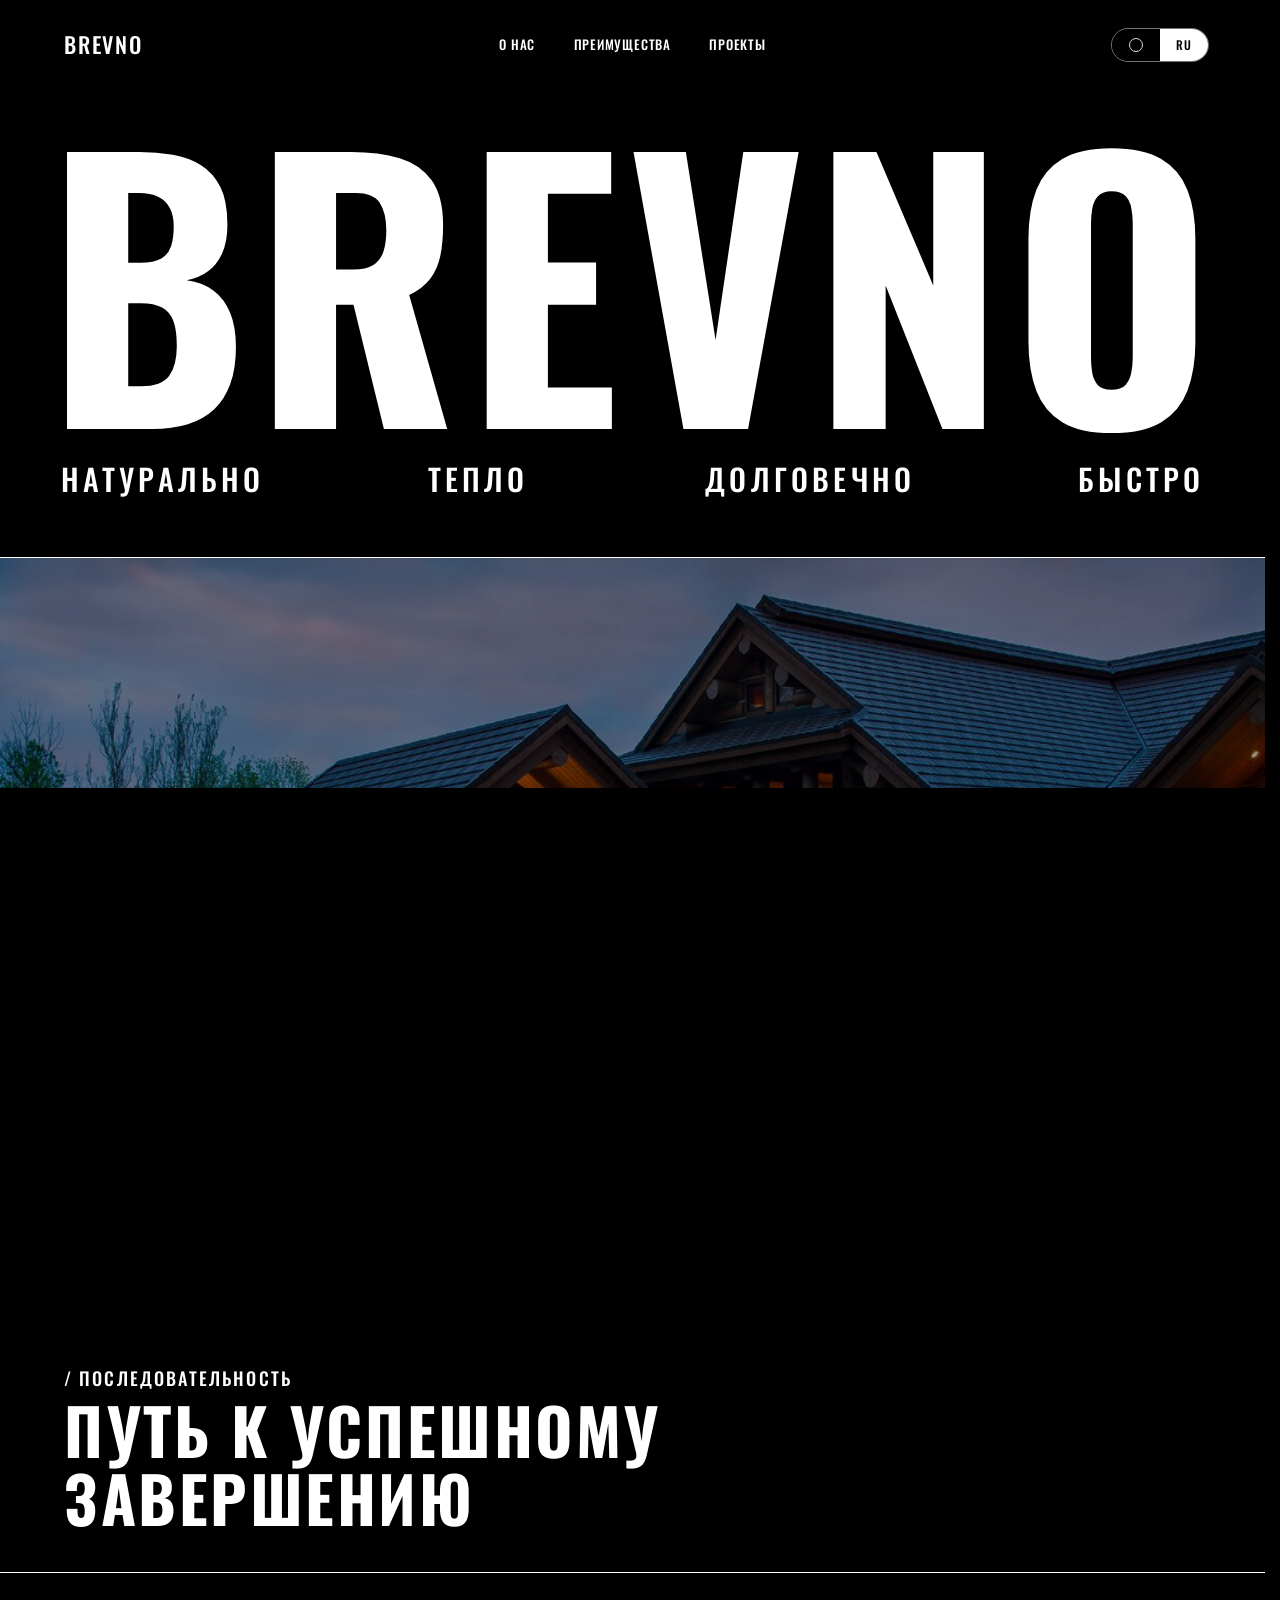
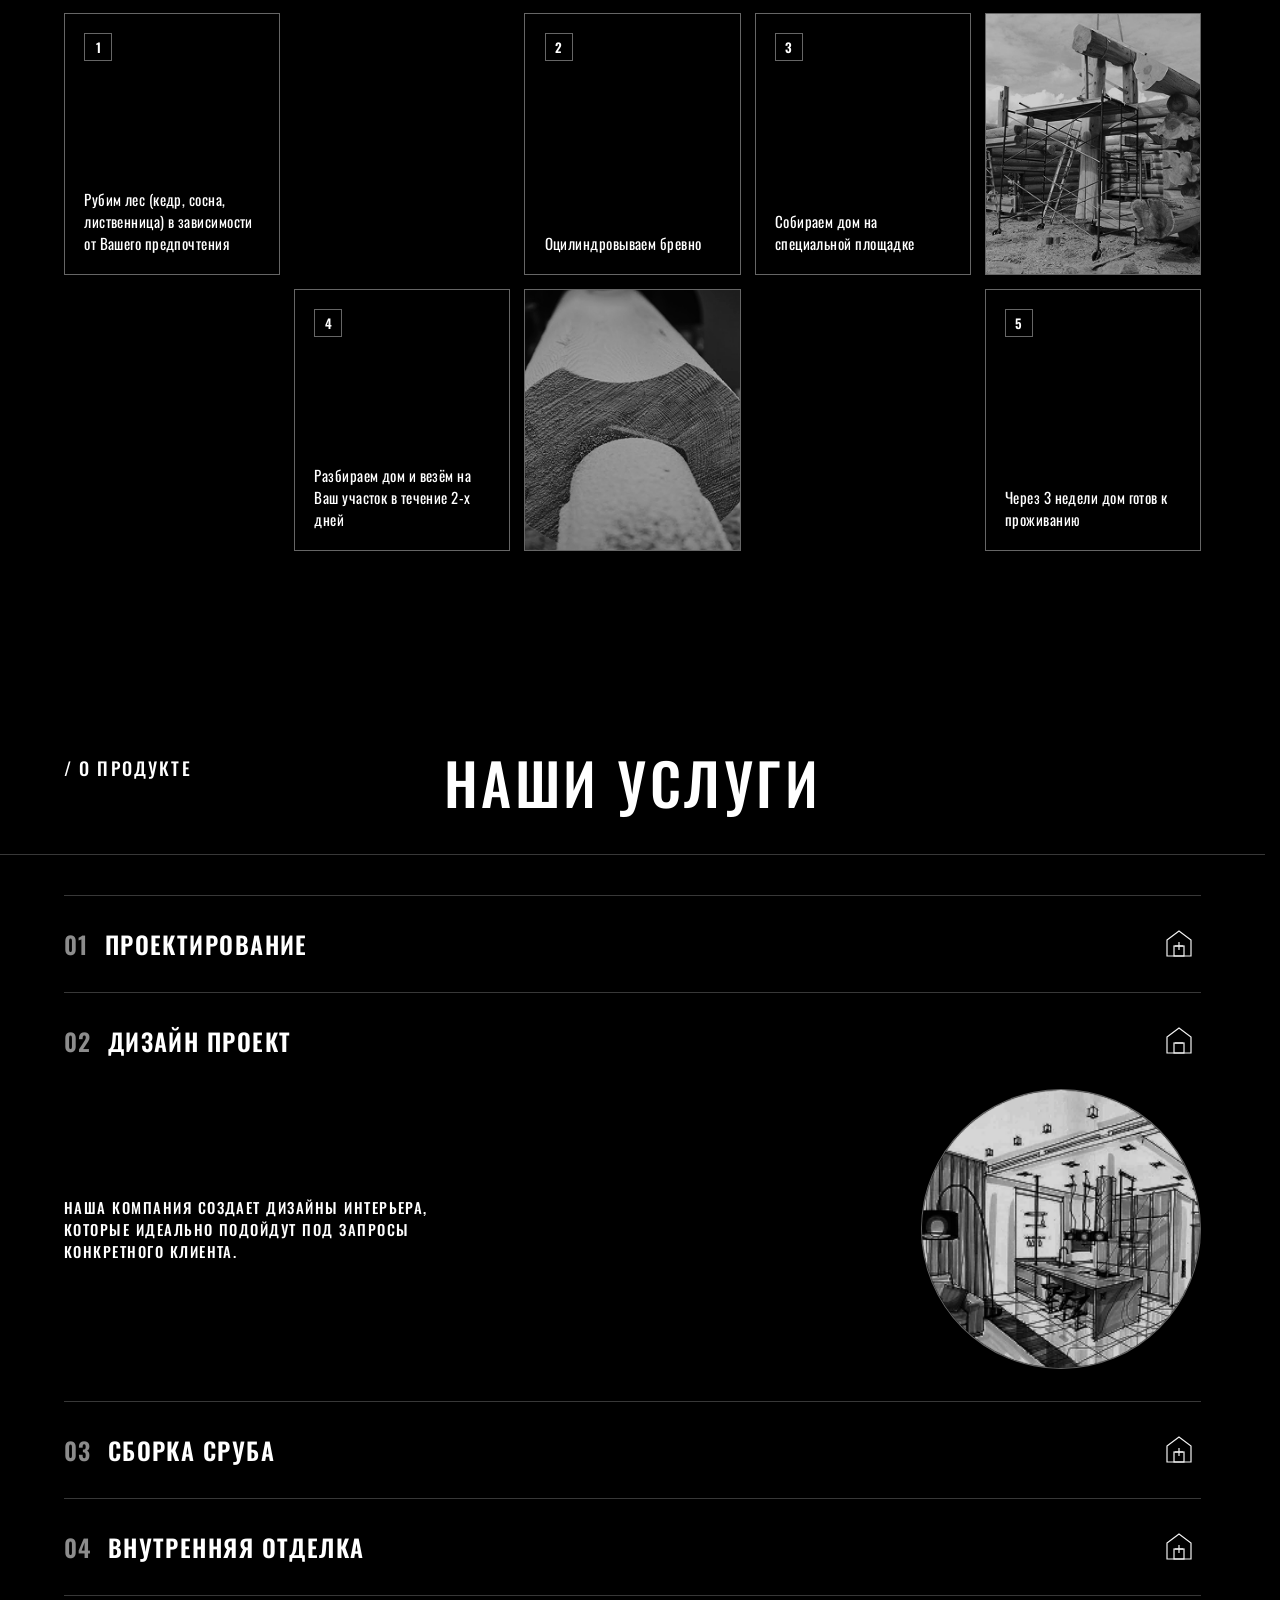
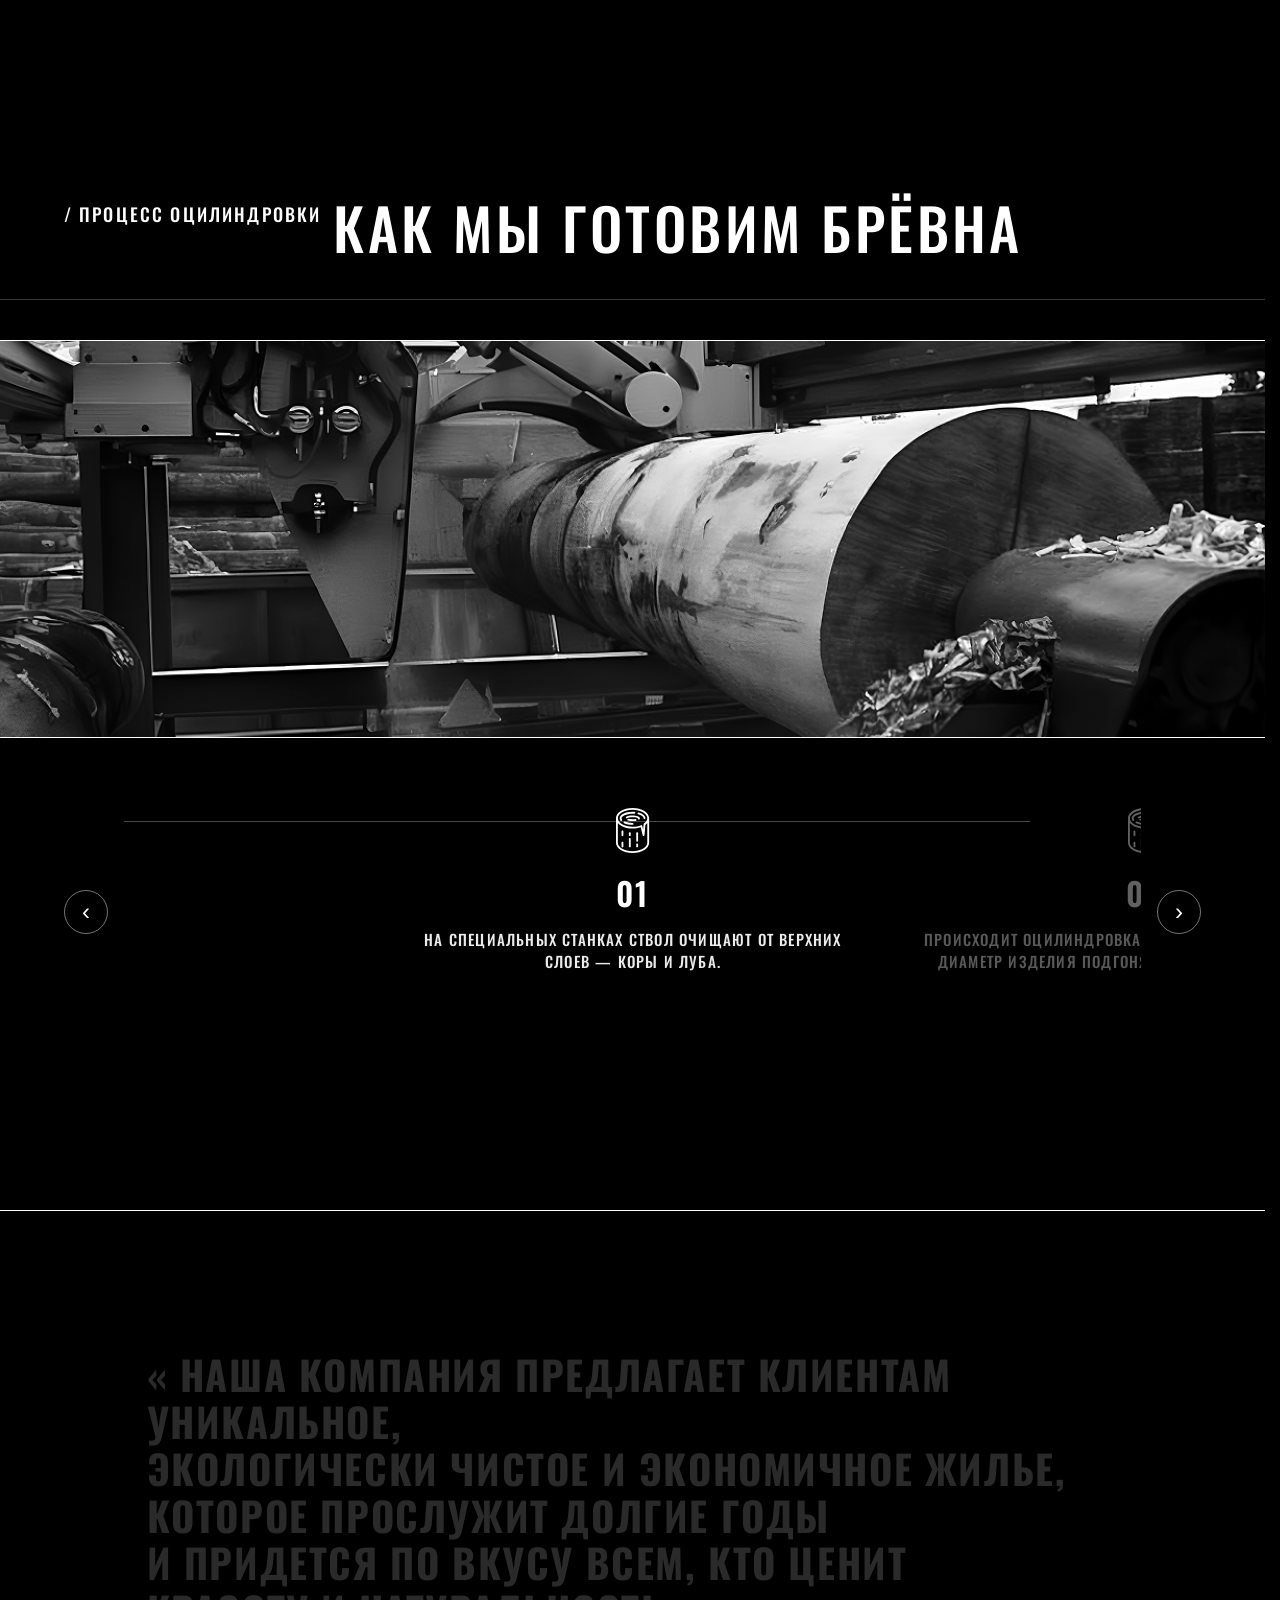
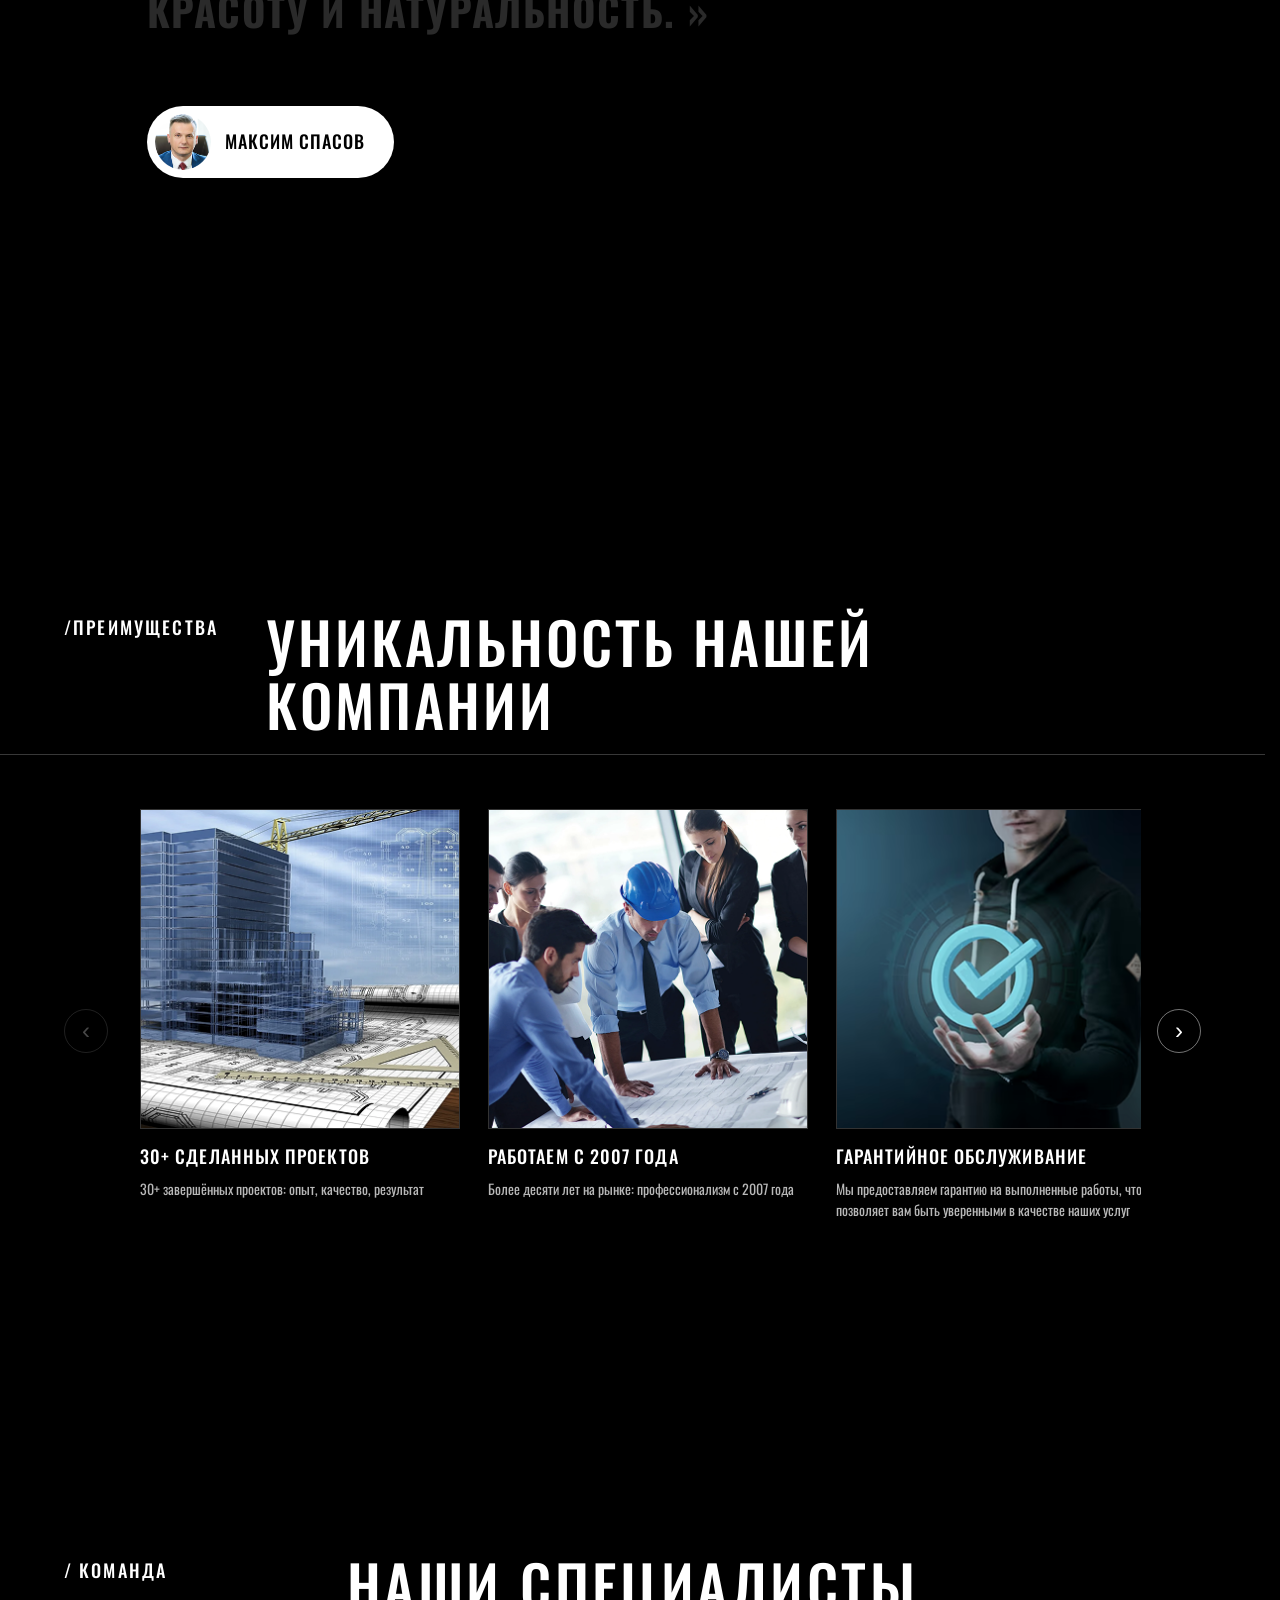
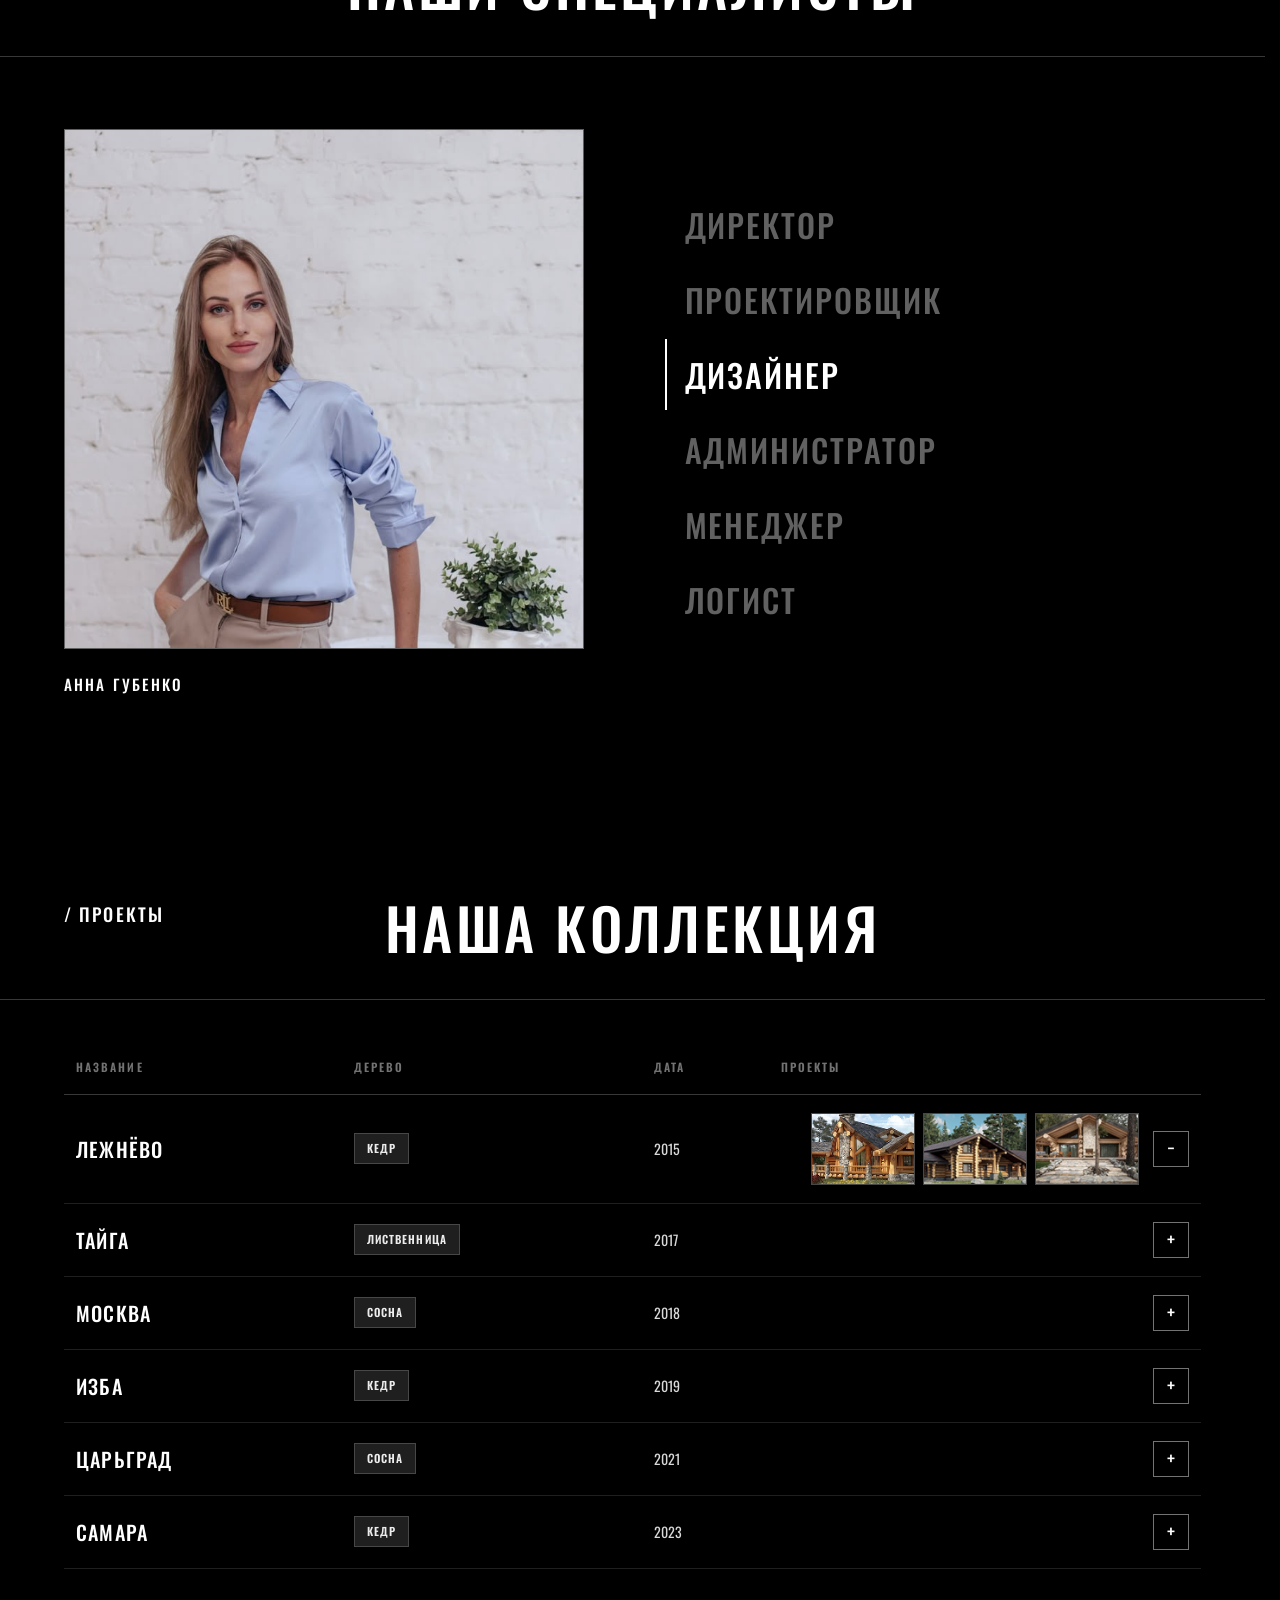
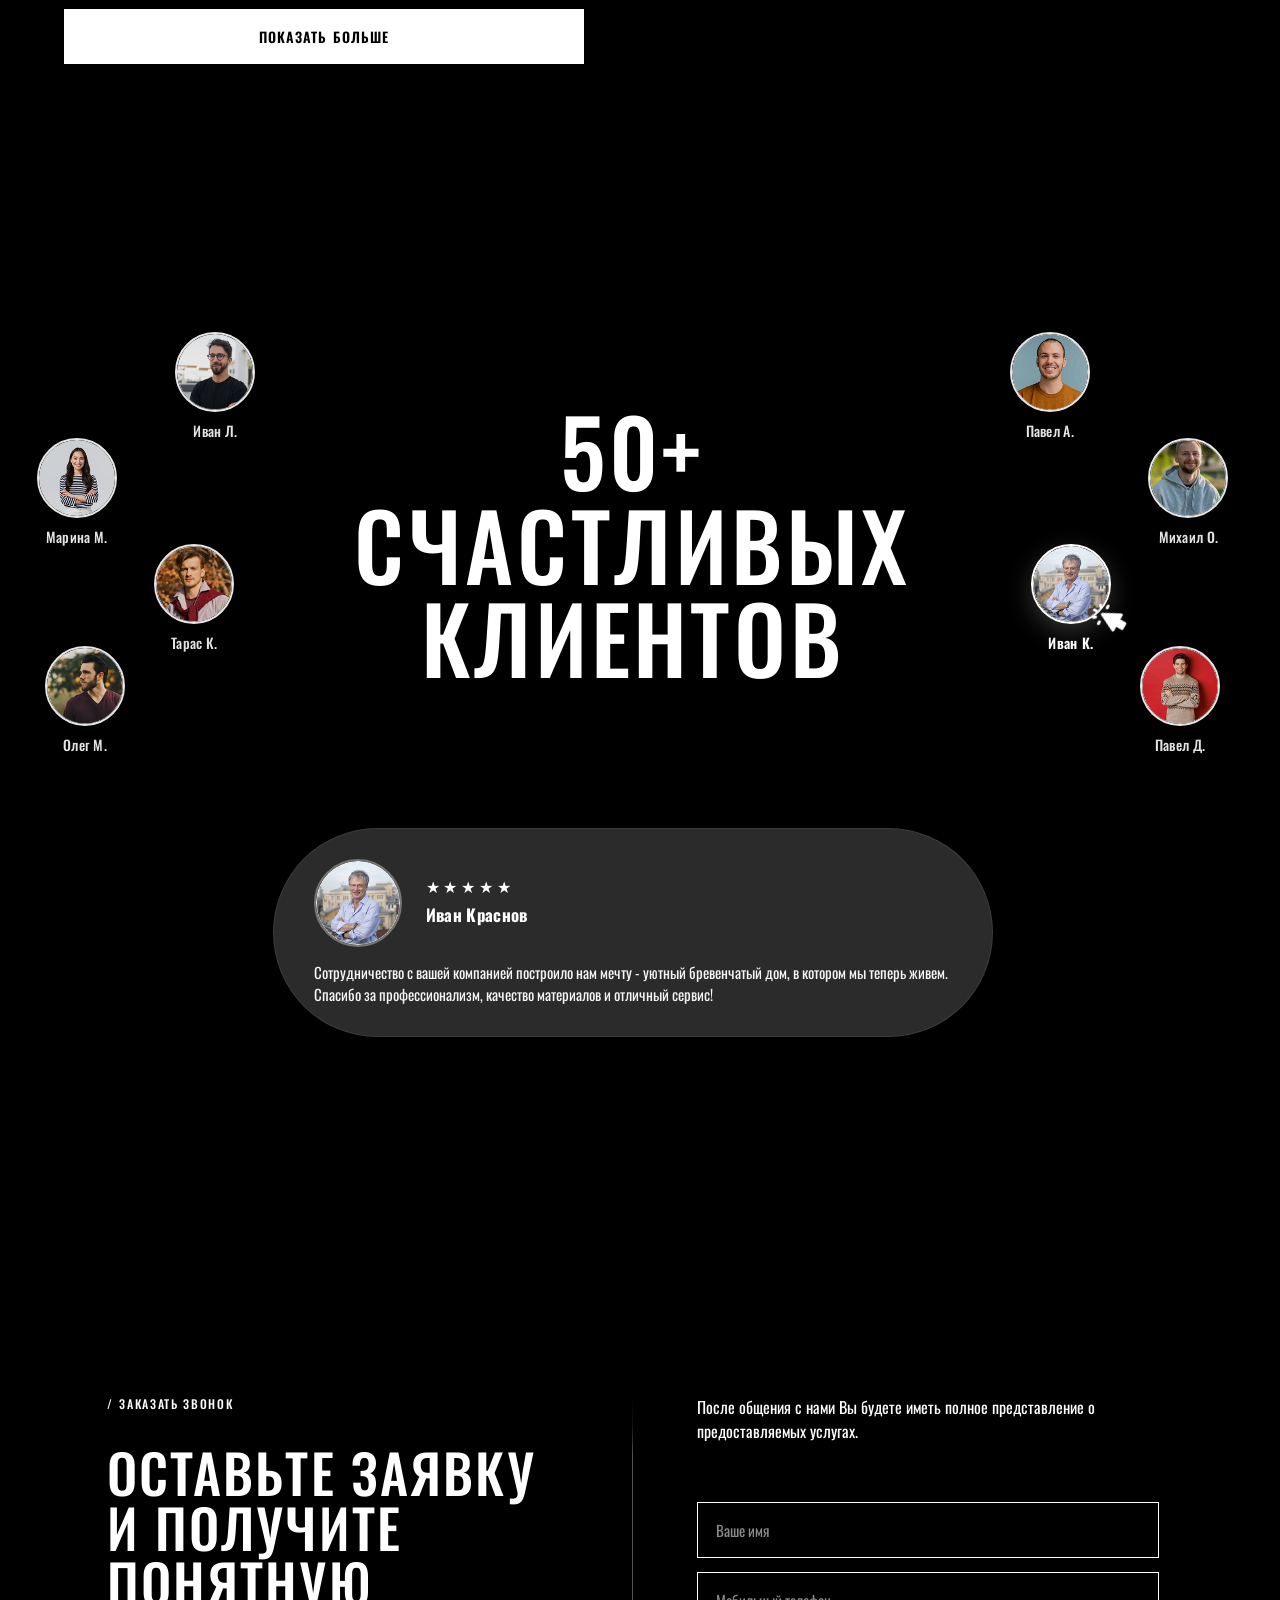
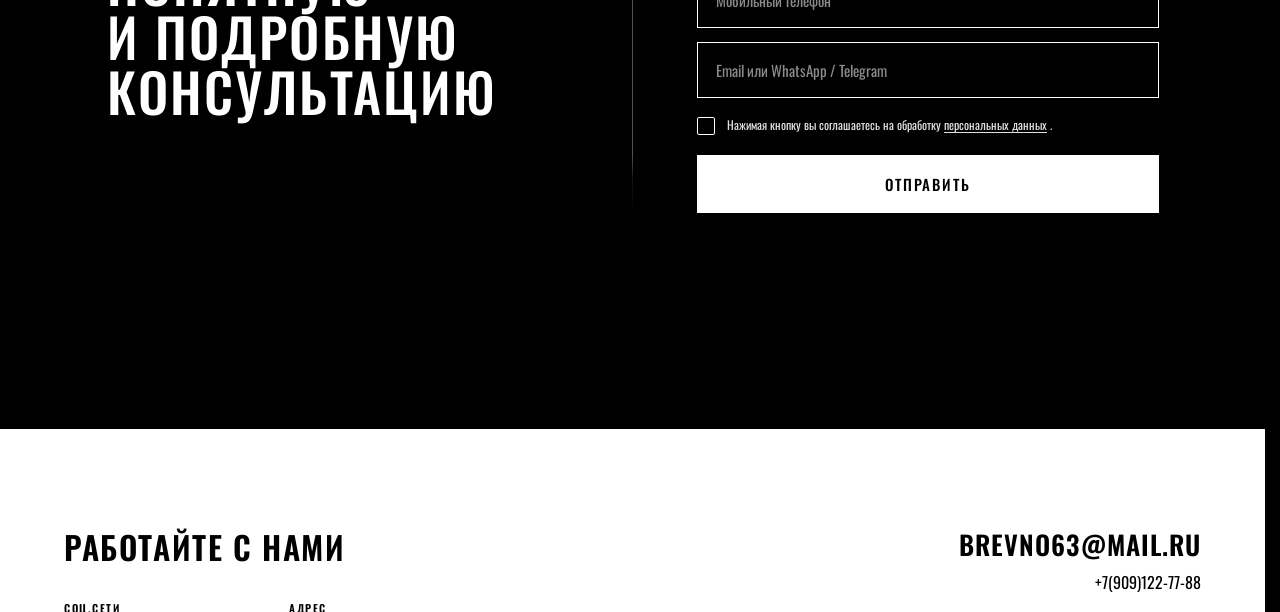
==== commit 26adf2af: "Кратко, что изменили" ====
--- a/index.html
+++ b/index.html
@@ -9,7 +9,7 @@
   <link rel="preconnect" href="https://fonts.googleapis.com" />
   <link rel="preconnect" href="https://fonts.gstatic.com" crossorigin />
   <link href="https://fonts.googleapis.com/css2?family=Oswald:wght@400;500;600;700&display=swap" rel="stylesheet" />
-  <link rel="stylesheet" href="css/style.css?v=20260427" />
+  <link rel="stylesheet" href="css/style.css?v=20260429" />
 </head>
 <body>
   <section class="hero">
@@ -853,6 +853,6 @@
     </div>
   </footer>
 
-  <script src="js/main.js?v=20260427"></script>
+  <script src="js/main.js?v=20260428"></script>
 </body>
 </html>
--- a/css/style.css
+++ b/css/style.css
@@ -2230,7 +2230,7 @@
     min-height: clamp(400px, 92vw, 540px);
     max-width: min(100%, 520px);
     margin-inline: auto;
-    overflow: hidden;
+    overflow: visible;
     padding-inline: 0;
   }
 
@@ -2265,47 +2265,73 @@
     overflow: visible;
   }
 
-  /* Кружки ближе к центру — не уезжают к краям колонок */
-  .reviews-hero__side--left .reviews-pick:nth-child(1) {
-    top: 12%;
-    left: 62%;
-  }
-
-  .reviews-hero__side--left .reviews-pick:nth-child(2) {
-    top: 36%;
-    left: 28%;
-  }
-
-  .reviews-hero__side--left .reviews-pick:nth-child(3) {
-    top: 60%;
-    left: 58%;
-  }
-
-  .reviews-hero__side--left .reviews-pick:nth-child(4) {
+  /* Планшет/телефон: колонки не создают контекст позиционирования — % от .reviews-hero */
+  .reviews-hero__side--left,
+  .reviews-hero__side--right {
+    position: static;
+    min-height: clamp(280px, 78vw, 400px);
+    height: auto;
+    pointer-events: none;
+  }
+
+  .reviews-hero__side .reviews-pick {
+    pointer-events: auto;
+  }
+
+  /* Тарас выше слева, Иван Л. зеркально справа, Марина справа; остальные — дуга */
+  .section--reviews .reviews-hero .reviews-pick[data-review-index] {
     top: auto;
-    bottom: 10%;
-    left: 26%;
-  }
-
-  .reviews-hero__side--right .reviews-pick:nth-child(1) {
-    top: 12%;
-    right: 62%;
-  }
-
-  .reviews-hero__side--right .reviews-pick:nth-child(2) {
-    top: 36%;
-    right: 28%;
-  }
-
-  .reviews-hero__side--right .reviews-pick:nth-child(3) {
-    top: 60%;
-    right: 58%;
-  }
-
-  .reviews-hero__side--right .reviews-pick:nth-child(4) {
-    top: auto;
-    bottom: 10%;
-    right: 26%;
+    right: auto;
+    bottom: auto;
+    transform: translateX(-50%);
+  }
+
+  .section--reviews .reviews-hero .reviews-pick[data-review-index="2"] {
+    top: 6%;
+    left: 24%;
+    z-index: 2;
+  }
+
+  .section--reviews .reviews-hero .reviews-pick[data-review-index="0"] {
+    top: 6%;
+    left: 76%;
+    z-index: 2;
+  }
+
+  .section--reviews .reviews-hero .reviews-pick[data-review-index="1"] {
+    top: 30%;
+    left: 71%;
+    z-index: 2;
+  }
+
+  .section--reviews .reviews-hero .reviews-pick[data-review-index="3"] {
+    top: 66%;
+    left: 22%;
+    z-index: 1;
+  }
+
+  .section--reviews .reviews-hero .reviews-pick[data-review-index="4"] {
+    top: 38%;
+    left: 38%;
+    z-index: 1;
+  }
+
+  .section--reviews .reviews-hero .reviews-pick[data-review-index="5"] {
+    top: 50%;
+    left: 52%;
+    z-index: 1;
+  }
+
+  .section--reviews .reviews-hero .reviews-pick[data-review-index="6"] {
+    top: 58%;
+    left: 76%;
+    z-index: 1;
+  }
+
+  .section--reviews .reviews-hero .reviews-pick[data-review-index="7"] {
+    top: 74%;
+    left: 46%;
+    z-index: 1;
   }
 
   .reviews-hint-arrow--picks {
@@ -2328,6 +2354,12 @@
   }
 }
 
+@media (max-width: 900px) and (hover: hover) {
+  .section--reviews .reviews-hero .reviews-pick[data-review-index]:hover {
+    transform: translateX(-50%) scale(1.06);
+  }
+}
+
 @media (max-width: 640px) {
   .reviews-hero {
     gap: clamp(18px, 4vw, 26px) 4px;
@@ -2367,49 +2399,45 @@
     z-index: 1;
   }
 
-  .section--reviews .reviews-pick:nth-child(2),
-  .section--reviews .reviews-pick:nth-child(3) {
-    z-index: 2;
-  }
-
-  .reviews-hero__side--left .reviews-pick:nth-child(1) {
-    top: 14%;
-    left: 52%;
-  }
-
-  .reviews-hero__side--left .reviews-pick:nth-child(2) {
-    top: 38%;
-    left: 30%;
-  }
-
-  .reviews-hero__side--left .reviews-pick:nth-child(3) {
-    top: 62%;
+  /* Телефон: плотнее, Тарас/Иван выше, Марина у правого края */
+  .section--reviews .reviews-hero .reviews-pick[data-review-index="2"] {
+    top: 4%;
+    left: 22%;
+  }
+
+  .section--reviews .reviews-hero .reviews-pick[data-review-index="0"] {
+    top: 4%;
+    left: 78%;
+  }
+
+  .section--reviews .reviews-hero .reviews-pick[data-review-index="1"] {
+    top: 27%;
+    left: 74%;
+  }
+
+  .section--reviews .reviews-hero .reviews-pick[data-review-index="3"] {
+    top: 64%;
+    left: 20%;
+  }
+
+  .section--reviews .reviews-hero .reviews-pick[data-review-index="4"] {
+    top: 36%;
+    left: 36%;
+  }
+
+  .section--reviews .reviews-hero .reviews-pick[data-review-index="5"] {
+    top: 48%;
     left: 50%;
   }
 
-  .reviews-hero__side--left .reviews-pick:nth-child(4) {
-    bottom: 8%;
-    left: 28%;
-  }
-
-  .reviews-hero__side--right .reviews-pick:nth-child(1) {
-    top: 14%;
-    right: 52%;
-  }
-
-  .reviews-hero__side--right .reviews-pick:nth-child(2) {
-    top: 38%;
-    right: 30%;
-  }
-
-  .reviews-hero__side--right .reviews-pick:nth-child(3) {
-    top: 62%;
-    right: 50%;
-  }
-
-  .reviews-hero__side--right .reviews-pick:nth-child(4) {
-    bottom: 8%;
-    right: 28%;
+  .section--reviews .reviews-hero .reviews-pick[data-review-index="6"] {
+    top: 56%;
+    left: 78%;
+  }
+
+  .section--reviews .reviews-hero .reviews-pick[data-review-index="7"] {
+    top: 72%;
+    left: 44%;
   }
 
   .reviews-hint-arrow--picks {
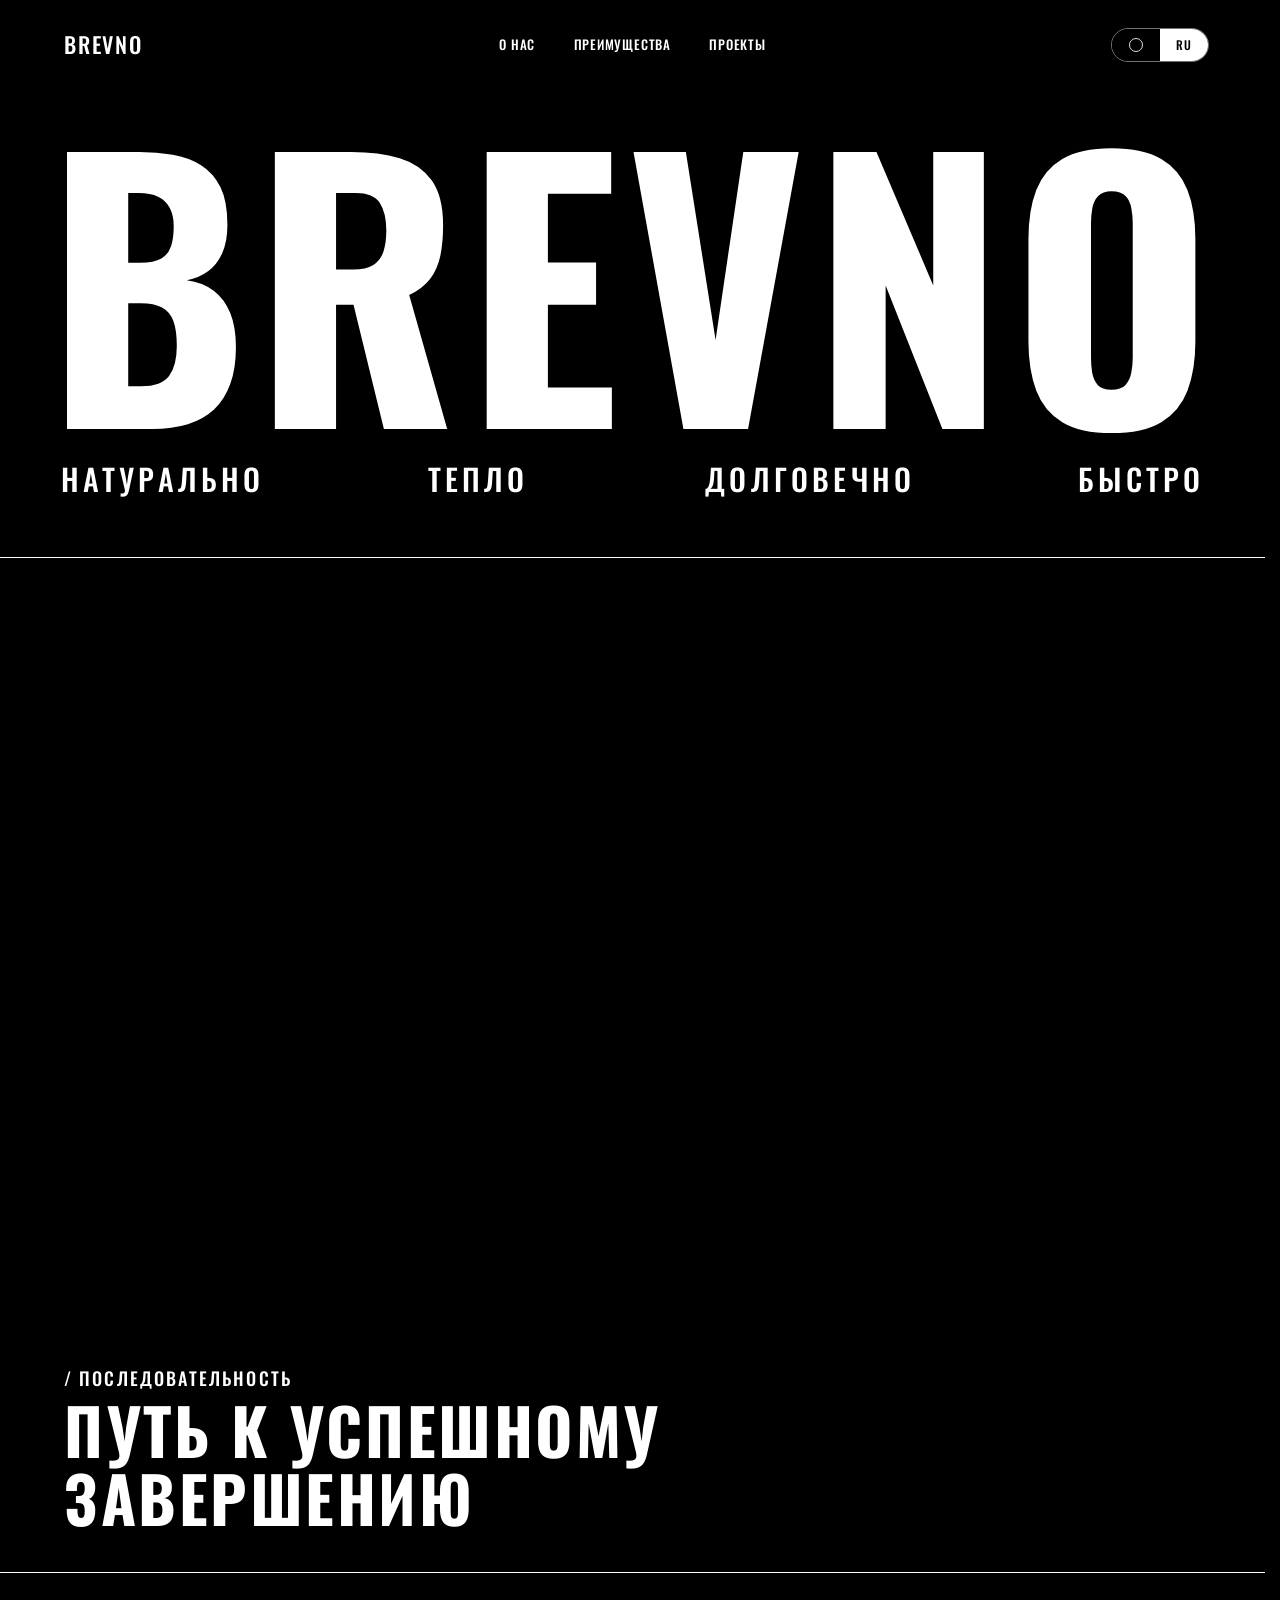
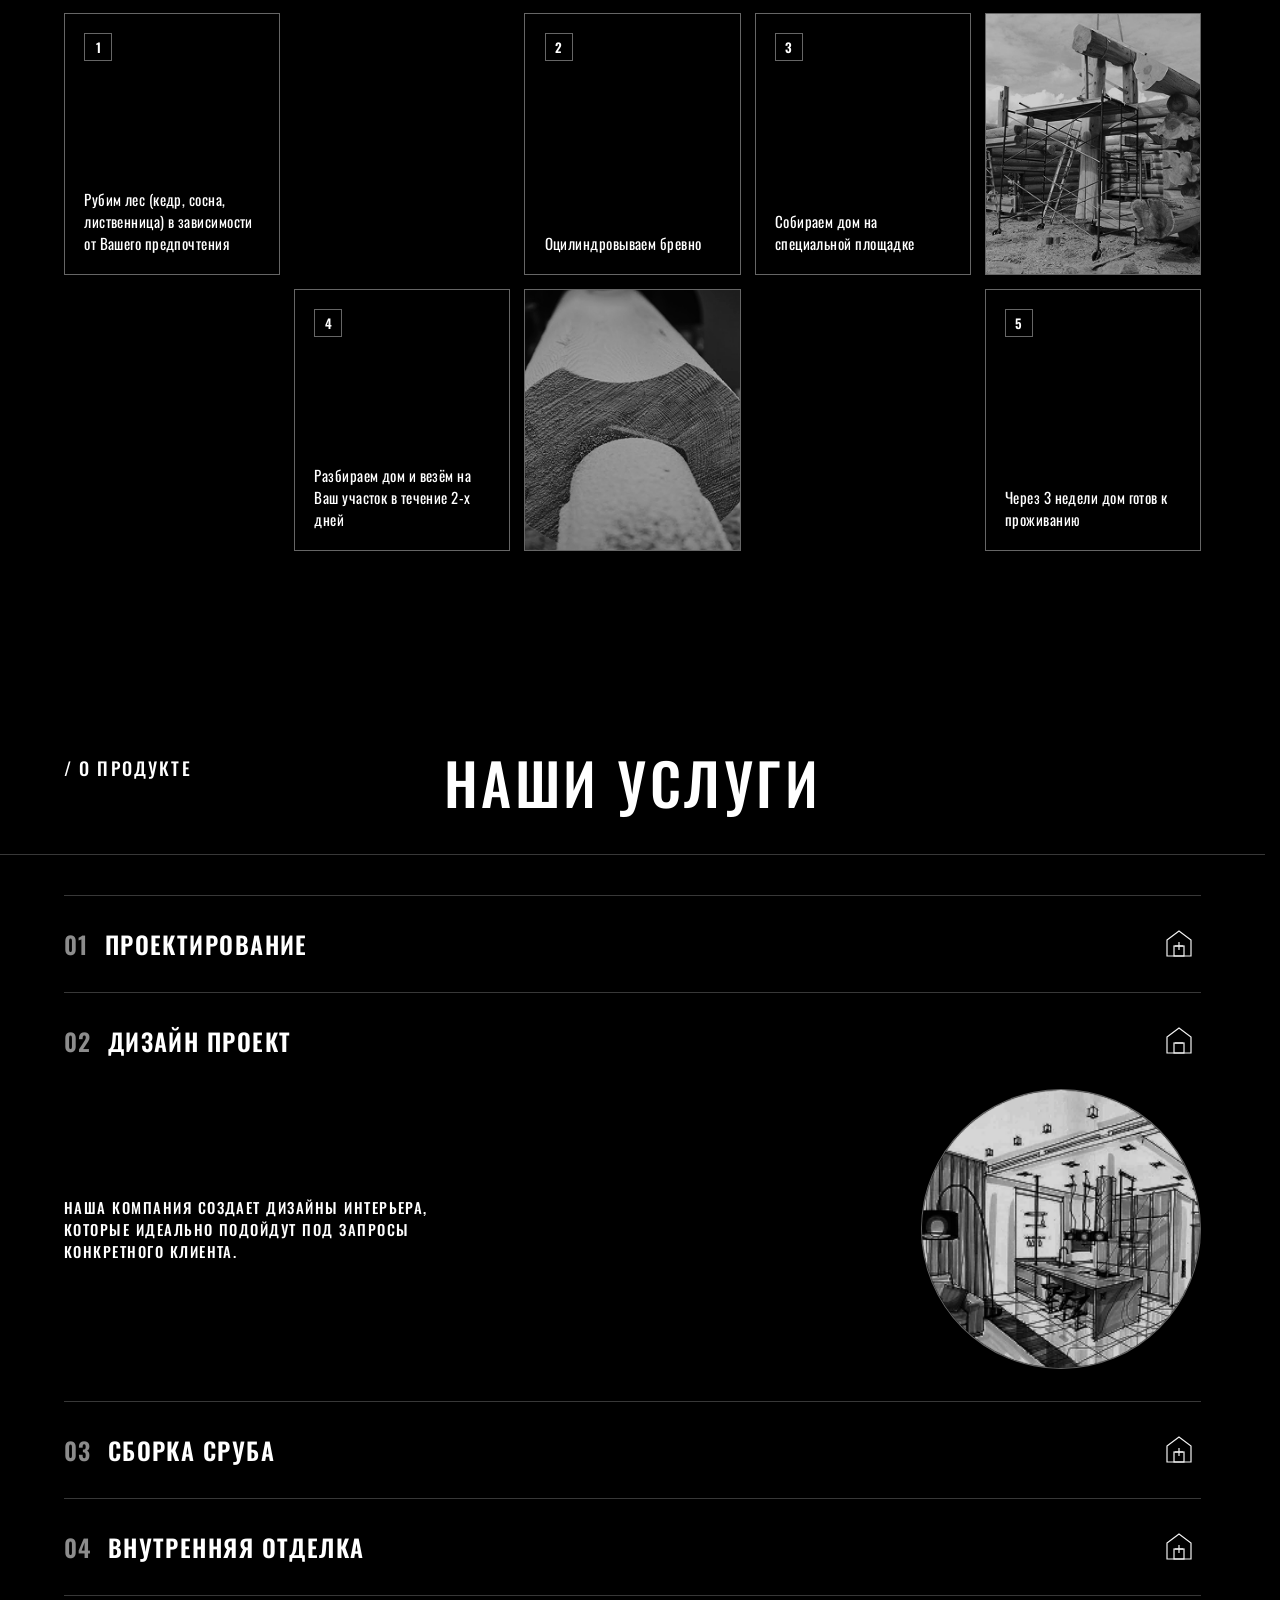
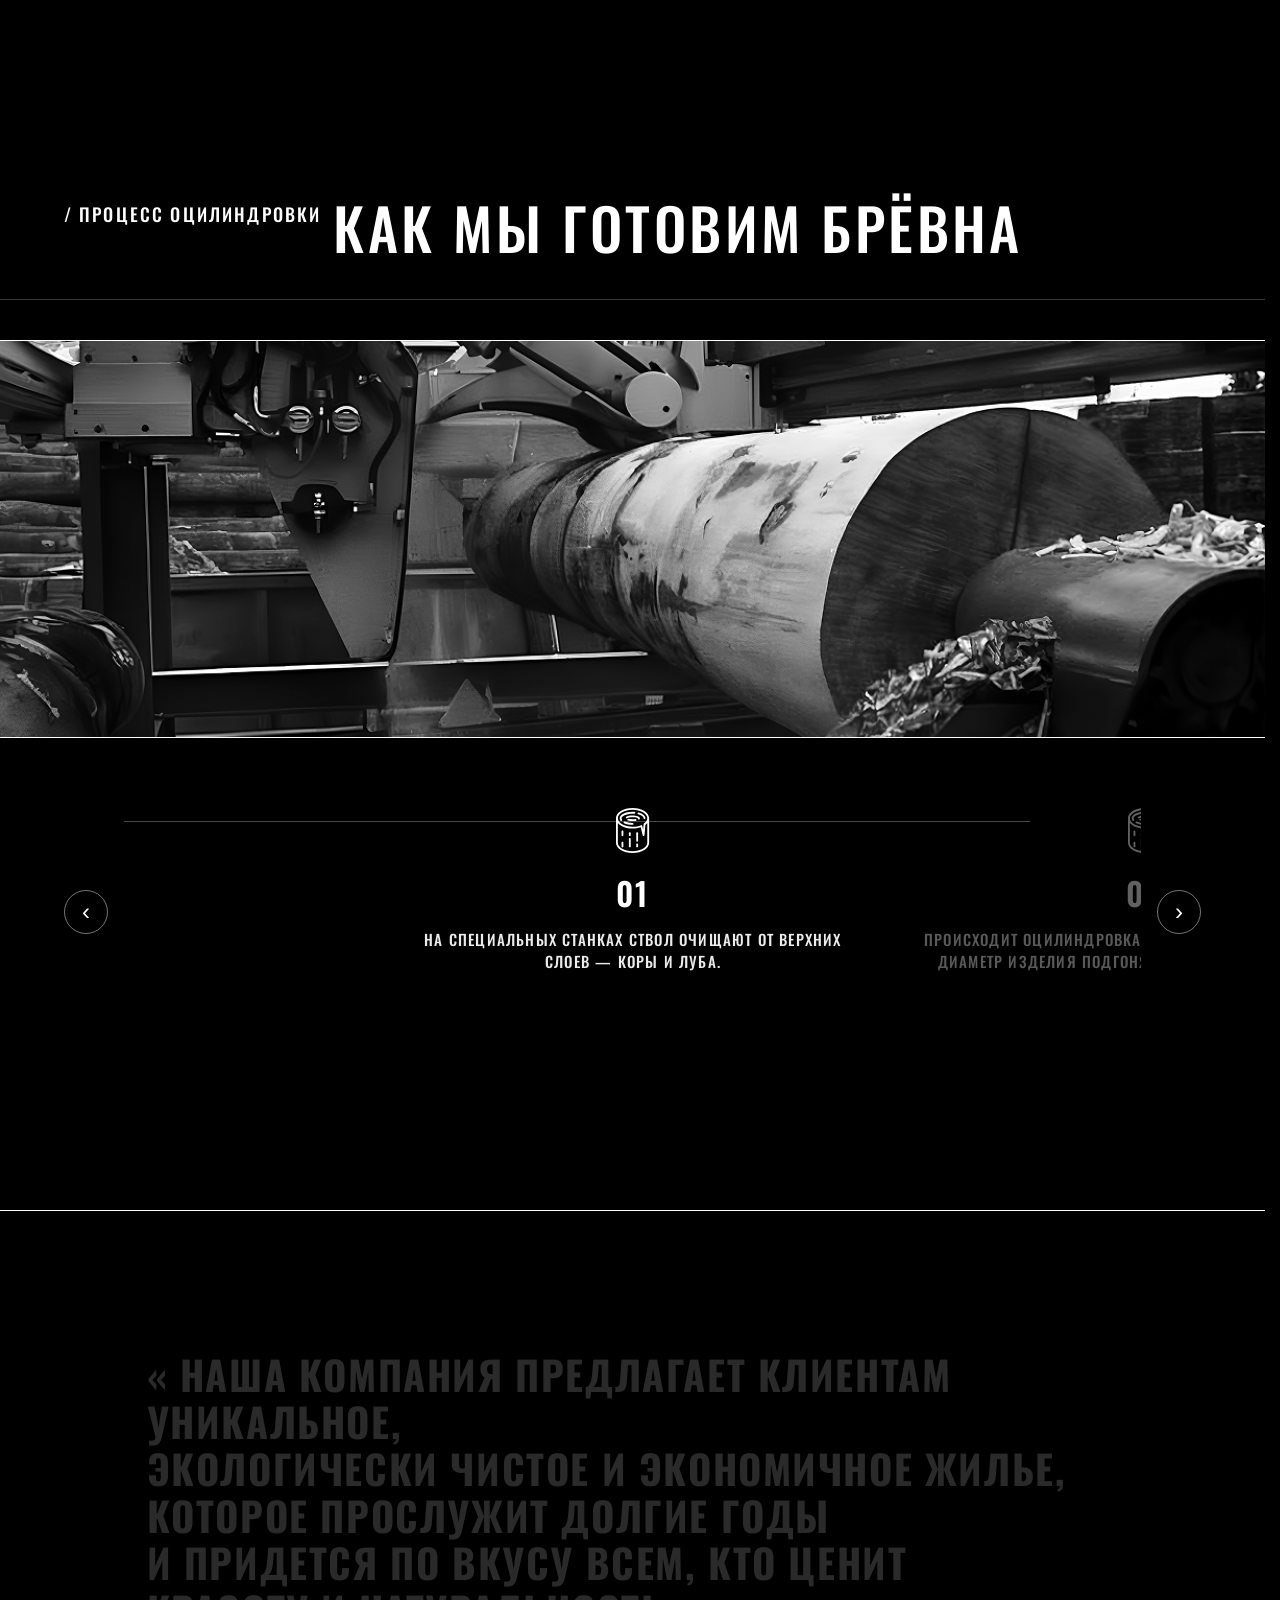
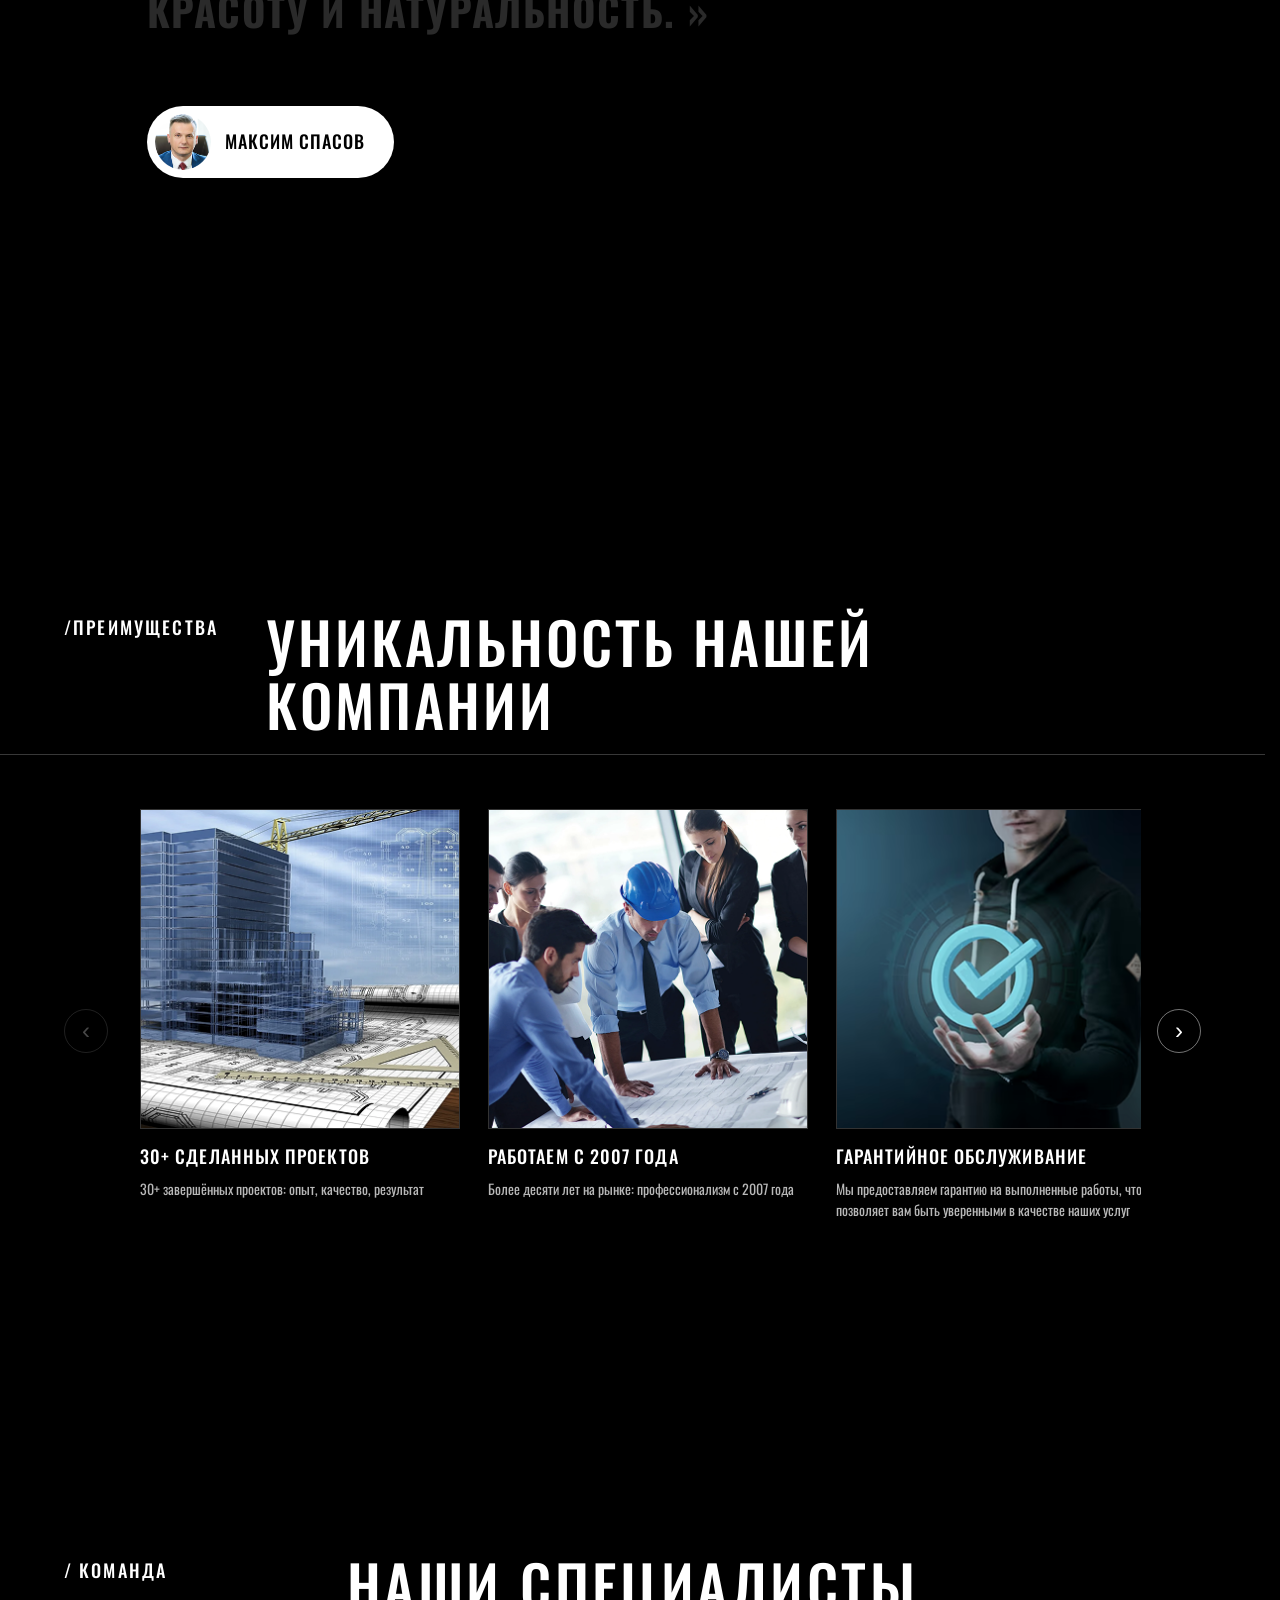
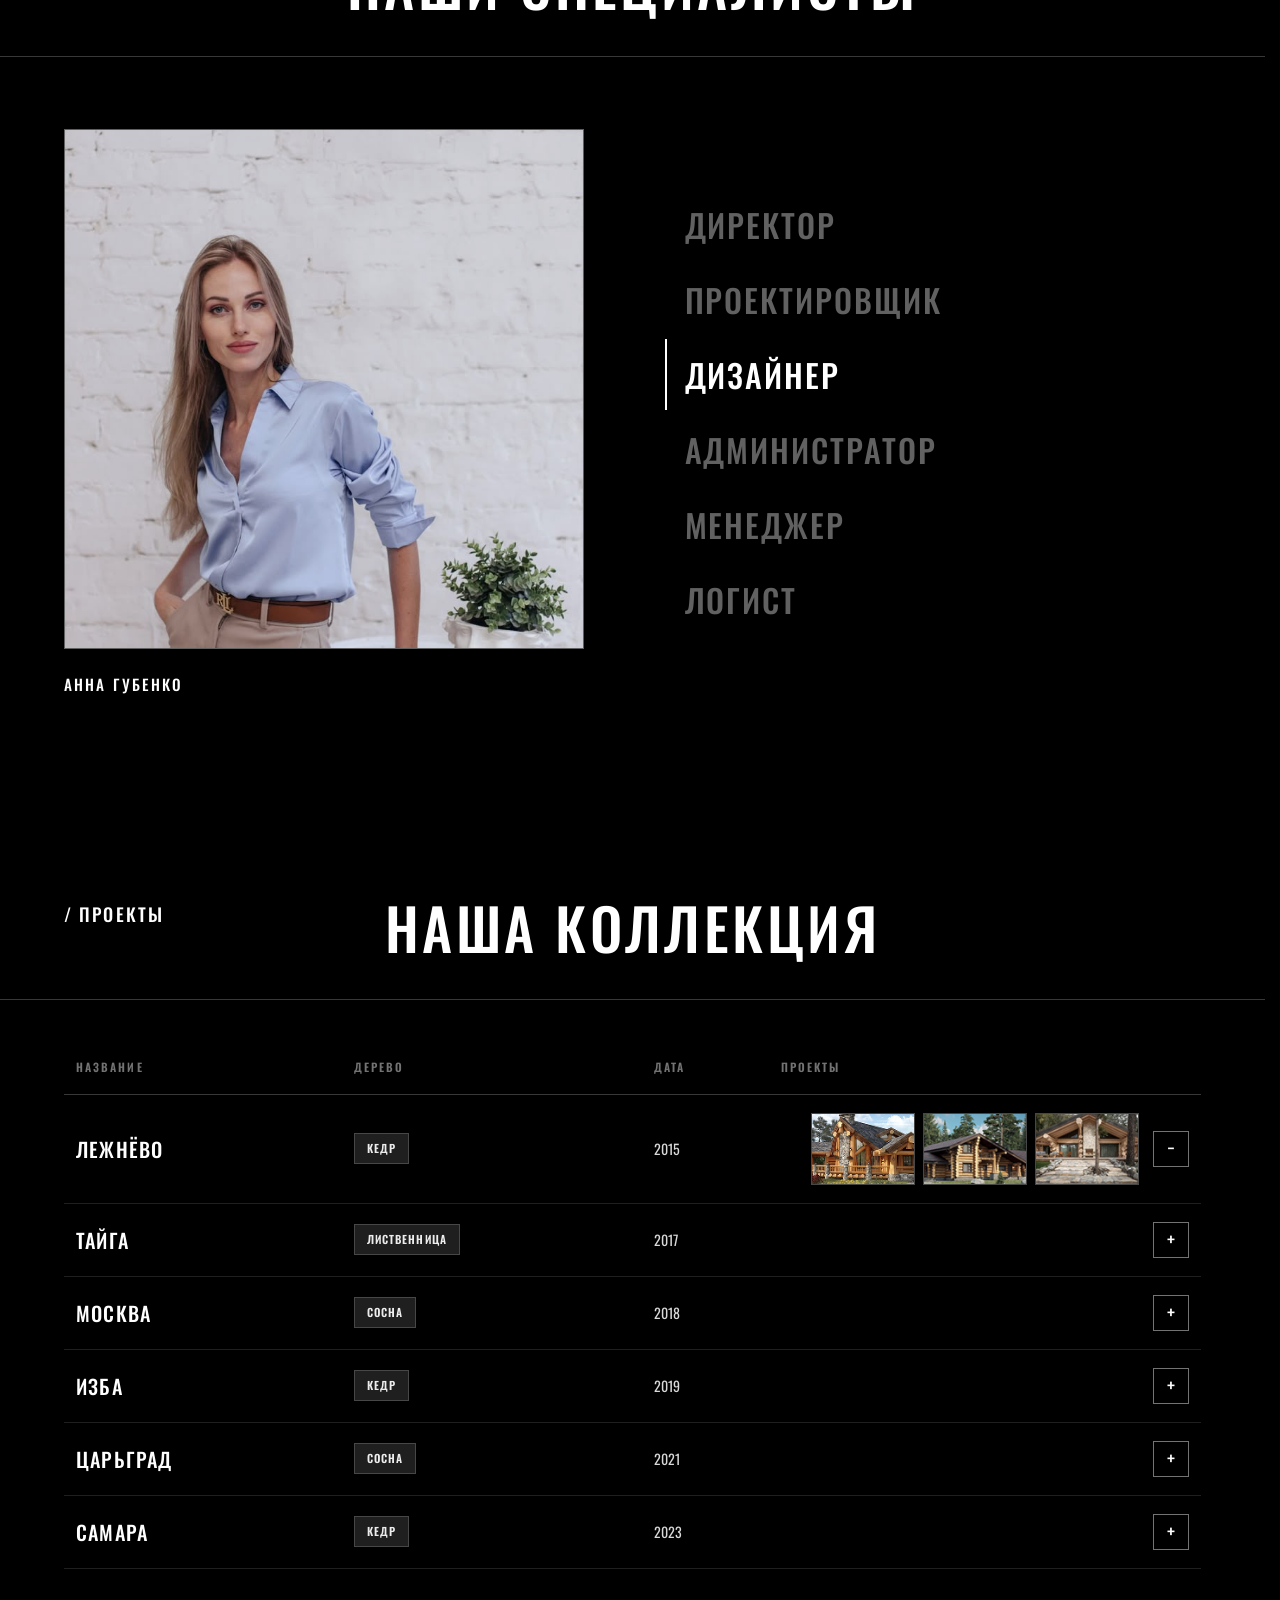
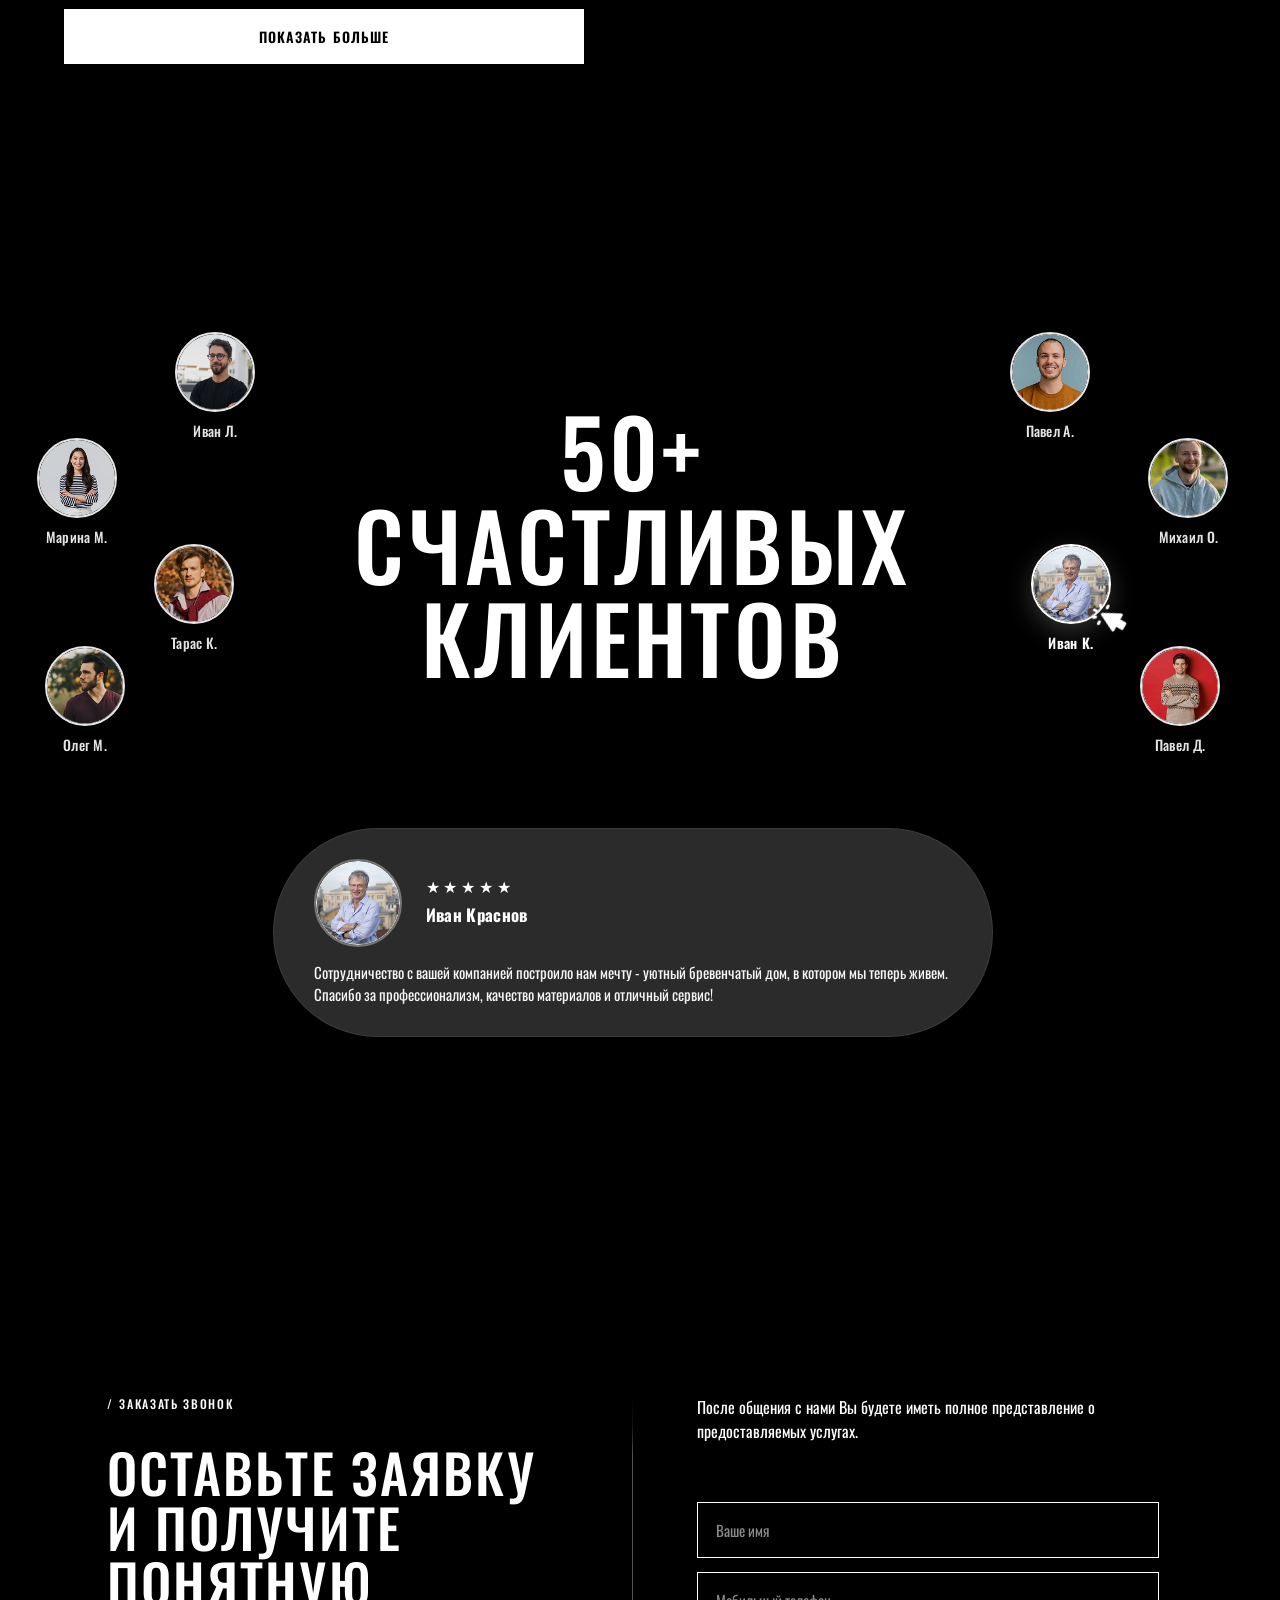
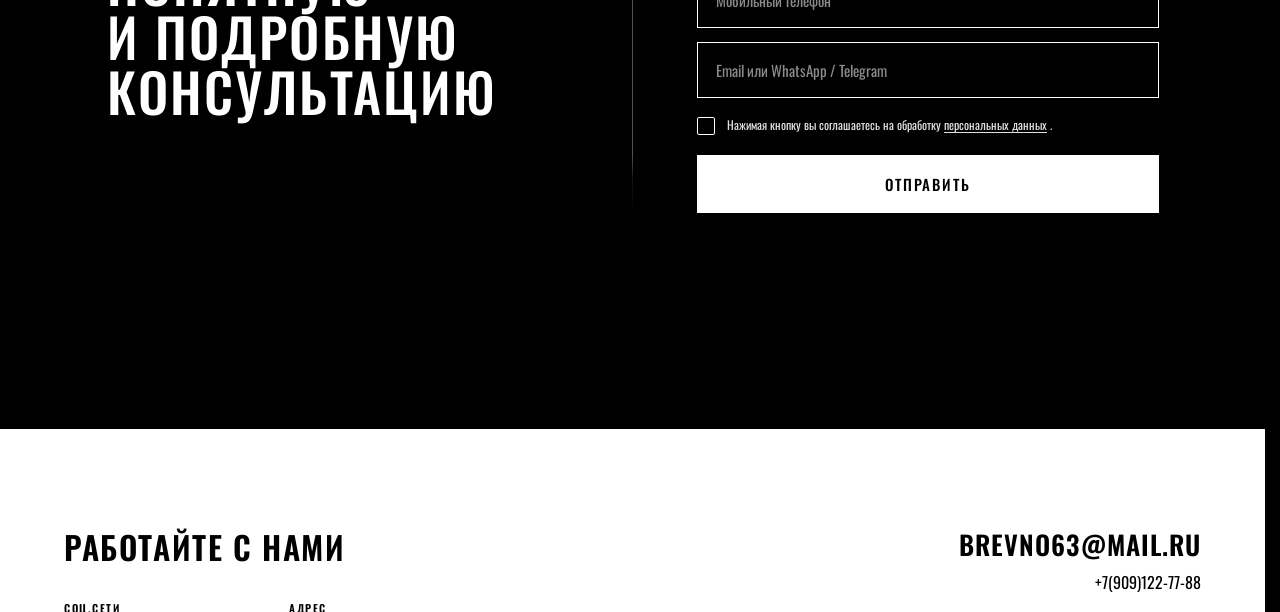
==== commit dddccafd: "Кратко, что изменили" ====
--- a/index.html
+++ b/index.html
@@ -9,7 +9,7 @@
   <link rel="preconnect" href="https://fonts.googleapis.com" />
   <link rel="preconnect" href="https://fonts.gstatic.com" crossorigin />
   <link href="https://fonts.googleapis.com/css2?family=Oswald:wght@400;500;600;700&display=swap" rel="stylesheet" />
-  <link rel="stylesheet" href="css/style.css?v=20260429" />
+  <link rel="stylesheet" href="css/style.css?v=20260430" />
 </head>
 <body>
   <section class="hero">
--- a/css/style.css
+++ b/css/style.css
@@ -2225,13 +2225,14 @@
     grid-template-areas:
       "title title"
       "sideL sideR";
-    gap: clamp(22px, 5vw, 36px) 6px;
+    gap: clamp(22px, 5vw, 36px) clamp(4px, 1.5vw, 10px);
     align-items: stretch;
-    min-height: clamp(400px, 92vw, 540px);
+    min-height: clamp(360px, 92vw, 520px);
     max-width: min(100%, 520px);
     margin-inline: auto;
     overflow: visible;
-    padding-inline: 0;
+    padding-inline: clamp(4px, 2vw, 12px);
+    box-sizing: border-box;
   }
 
   .reviews-head__title {
@@ -2250,9 +2251,11 @@
     justify-self: stretch;
     align-self: stretch;
     max-width: none;
-    min-height: 0;
+    width: 100%;
+    min-height: clamp(260px, 72vw, 380px);
     height: 100%;
     overflow: visible;
+    margin: 0;
   }
 
   .reviews-hero__side--right {
@@ -2260,93 +2263,79 @@
     justify-self: stretch;
     align-self: stretch;
     max-width: none;
-    min-height: 0;
+    width: 100%;
+    min-height: clamp(260px, 72vw, 380px);
     height: 100%;
     overflow: visible;
-  }
-
-  /* Планшет/телефон: колонки не создают контекст позиционирования — % от .reviews-hero */
-  .reviews-hero__side--left,
-  .reviews-hero__side--right {
-    position: static;
-    min-height: clamp(280px, 78vw, 400px);
-    height: auto;
-    pointer-events: none;
-  }
-
-  .reviews-hero__side .reviews-pick {
-    pointer-events: auto;
-  }
-
-  /* Тарас выше слева, Иван Л. зеркально справа, Марина справа; остальные — дуга */
-  .section--reviews .reviews-hero .reviews-pick[data-review-index] {
+    margin: 0;
+  }
+
+  /* Та же дуга, что на десктопе: координаты внутри своей колонки */
+  .reviews-hero__side--left .reviews-pick:nth-child(1) {
+    top: 2%;
+    left: 72%;
+    transform: translateX(-50%);
+  }
+
+  .reviews-hero__side--left .reviews-pick:nth-child(2) {
+    top: 26%;
+    left: 6%;
+    transform: translateX(-50%);
+  }
+
+  .reviews-hero__side--left .reviews-pick:nth-child(3) {
+    top: 50%;
+    left: 62%;
+    transform: translateX(-50%);
+  }
+
+  .reviews-hero__side--left .reviews-pick:nth-child(4) {
     top: auto;
-    right: auto;
+    bottom: 2%;
+    left: 10%;
+    transform: translateX(-50%);
+  }
+
+  .reviews-hero__side--right .reviews-pick:nth-child(1) {
+    top: 2%;
+    right: 72%;
+    transform: translateX(50%);
+  }
+
+  .reviews-hero__side--right .reviews-pick:nth-child(2) {
+    top: 26%;
+    right: 6%;
+    transform: translateX(50%);
+  }
+
+  .reviews-hero__side--right .reviews-pick:nth-child(3) {
+    top: 50%;
+    right: 62%;
+    transform: translateX(50%);
+  }
+
+  .reviews-hero__side--right .reviews-pick:nth-child(4) {
+    top: auto;
+    bottom: 2%;
+    right: 10%;
+    transform: translateX(50%);
+  }
+
+  /* Стрелка как в десктопных стилях (правый верх блока героя); на широком экране скрыта */
+  .reviews-hint-arrow--picks {
+    display: block;
+    right: clamp(10px, 3vw, 28px);
+    top: 24%;
     bottom: auto;
-    transform: translateX(-50%);
-  }
-
-  .section--reviews .reviews-hero .reviews-pick[data-review-index="2"] {
-    top: 6%;
-    left: 24%;
-    z-index: 2;
-  }
-
-  .section--reviews .reviews-hero .reviews-pick[data-review-index="0"] {
-    top: 6%;
-    left: 76%;
-    z-index: 2;
-  }
-
-  .section--reviews .reviews-hero .reviews-pick[data-review-index="1"] {
-    top: 30%;
-    left: 71%;
-    z-index: 2;
-  }
-
-  .section--reviews .reviews-hero .reviews-pick[data-review-index="3"] {
-    top: 66%;
-    left: 22%;
-    z-index: 1;
-  }
-
-  .section--reviews .reviews-hero .reviews-pick[data-review-index="4"] {
-    top: 38%;
-    left: 38%;
-    z-index: 1;
-  }
-
-  .section--reviews .reviews-hero .reviews-pick[data-review-index="5"] {
-    top: 50%;
-    left: 52%;
-    z-index: 1;
-  }
-
-  .section--reviews .reviews-hero .reviews-pick[data-review-index="6"] {
-    top: 58%;
-    left: 76%;
-    z-index: 1;
-  }
-
-  .section--reviews .reviews-hero .reviews-pick[data-review-index="7"] {
-    top: 74%;
-    left: 46%;
-    z-index: 1;
-  }
-
-  .reviews-hint-arrow--picks {
-    right: 50%;
-    top: auto;
-    width: 26px;
-    height: 26px;
-    bottom: clamp(6px, 2vw, 16px);
-    transform: translateX(50%) rotate(-16deg);
-    animation-name: reviews-hint-nudge-centered;
+    width: clamp(26px, 7vw, 35px);
+    height: clamp(26px, 7vw, 35px);
+    transform: rotate(-16deg);
+    animation-name: reviews-hint-nudge;
   }
 
   .reviews-hint-arrow--picks img {
-    width: 26px;
-    height: 26px;
+    width: 100%;
+    height: 100%;
   }
 
   .reviews-featured {
@@ -2354,23 +2343,23 @@
   }
 }
 
-@media (max-width: 900px) and (hover: hover) {
-  .section--reviews .reviews-hero .reviews-pick[data-review-index]:hover {
-    transform: translateX(-50%) scale(1.06);
-  }
-}
-
 @media (max-width: 640px) {
   .reviews-hero {
-    gap: clamp(18px, 4vw, 26px) 4px;
-    min-height: clamp(360px, 118vw, 500px);
+    gap: clamp(18px, 4vw, 26px) clamp(2px, 1vw, 8px);
+    min-height: clamp(340px, 118vw, 480px);
     max-width: 100%;
+    padding-inline: clamp(2px, 1.5vw, 8px);
   }
 
   .reviews-head__title {
     padding-right: 6px;
     font-size: clamp(3rem, 14vw, 6.25rem);
     line-height: 1.02;
+  }
+
+  .reviews-hero__side--left,
+  .reviews-hero__side--right {
+    min-height: clamp(240px, 68vw, 360px);
   }
 
   .section--reviews .reviews-pick__fig {
@@ -2389,7 +2378,7 @@
 
   .section--reviews .reviews-pick__name {
     font-size: 10px;
-    max-width: 6.5rem;
+    max-width: 5.5rem;
     line-height: 1.25;
     word-break: break-word;
   }
@@ -2399,65 +2388,26 @@
     z-index: 1;
   }
 
-  /* Телефон: плотнее, Тарас/Иван выше, Марина у правого края */
-  .section--reviews .reviews-hero .reviews-pick[data-review-index="2"] {
-    top: 4%;
-    left: 22%;
-  }
-
-  .section--reviews .reviews-hero .reviews-pick[data-review-index="0"] {
-    top: 4%;
-    left: 78%;
-  }
-
-  .section--reviews .reviews-hero .reviews-pick[data-review-index="1"] {
-    top: 27%;
-    left: 74%;
-  }
-
-  .section--reviews .reviews-hero .reviews-pick[data-review-index="3"] {
-    top: 64%;
-    left: 20%;
-  }
-
-  .section--reviews .reviews-hero .reviews-pick[data-review-index="4"] {
-    top: 36%;
-    left: 36%;
-  }
-
-  .section--reviews .reviews-hero .reviews-pick[data-review-index="5"] {
-    top: 48%;
-    left: 50%;
-  }
-
-  .section--reviews .reviews-hero .reviews-pick[data-review-index="6"] {
-    top: 56%;
-    left: 78%;
-  }
-
-  .section--reviews .reviews-hero .reviews-pick[data-review-index="7"] {
-    top: 72%;
-    left: 44%;
+  .section--reviews .reviews-pick:nth-child(2),
+  .section--reviews .reviews-pick:nth-child(3) {
+    z-index: 2;
   }
 
   .reviews-hint-arrow--picks {
-    right: 50%;
-    top: auto;
-    width: 22px;
-    height: 22px;
-    bottom: clamp(4px, 1.5vw, 12px);
-    transform: translateX(50%) rotate(-16deg);
-    animation-name: reviews-hint-nudge-centered;
-  }
-
-  .reviews-hint-arrow--picks img {
-    width: 22px;
-    height: 22px;
-  }
-}
-
-.reviews-hint-arrow--picks {
-  display: none !important;
+    display: block;
+    right: clamp(6px, 2.5vw, 20px);
+    top: 22%;
+    width: clamp(22px, 6vw, 30px);
+    height: clamp(22px, 6vw, 30px);
+    transform: rotate(-16deg);
+    animation-name: reviews-hint-nudge;
+  }
+}
+
+@media (min-width: 901px) {
+  .reviews-hint-arrow--picks {
+    display: none !important;
+  }
 }
 
 /* Lead — макет: колонка слева | вертикальная линия | форма */
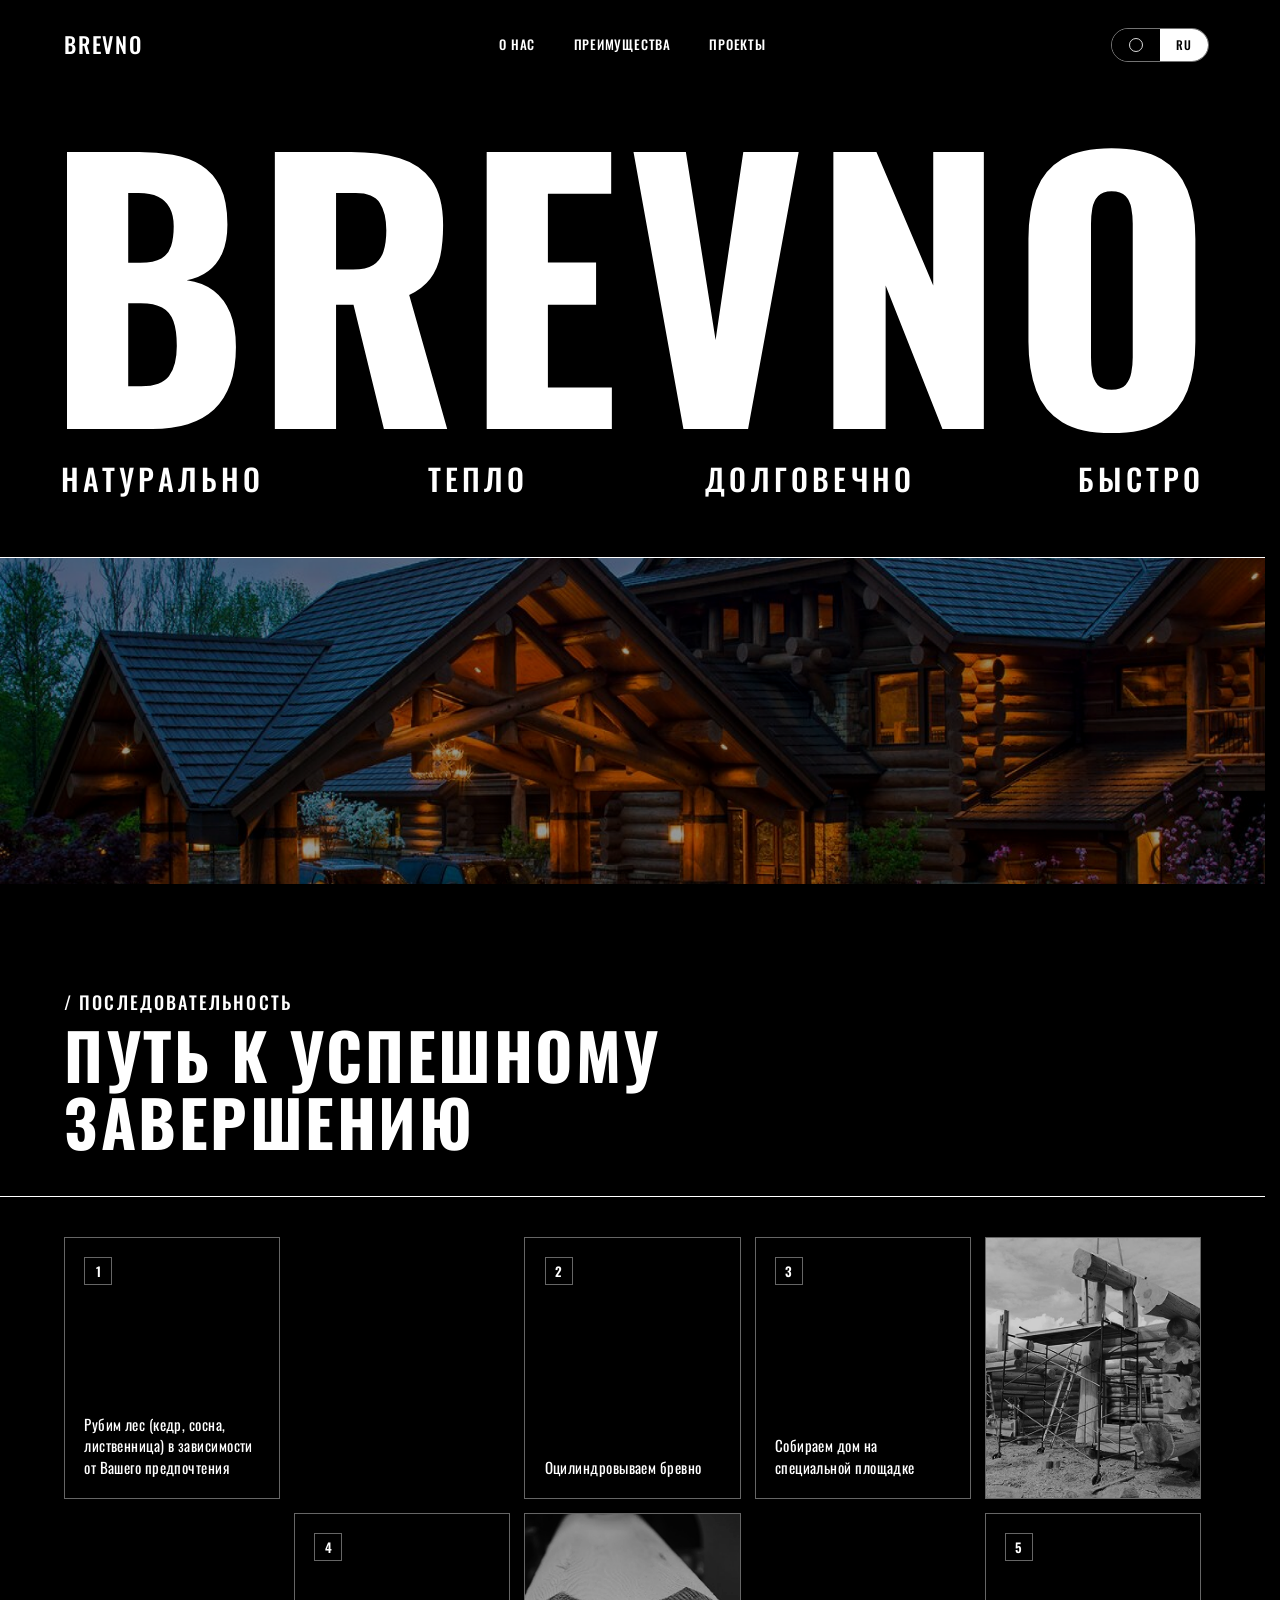
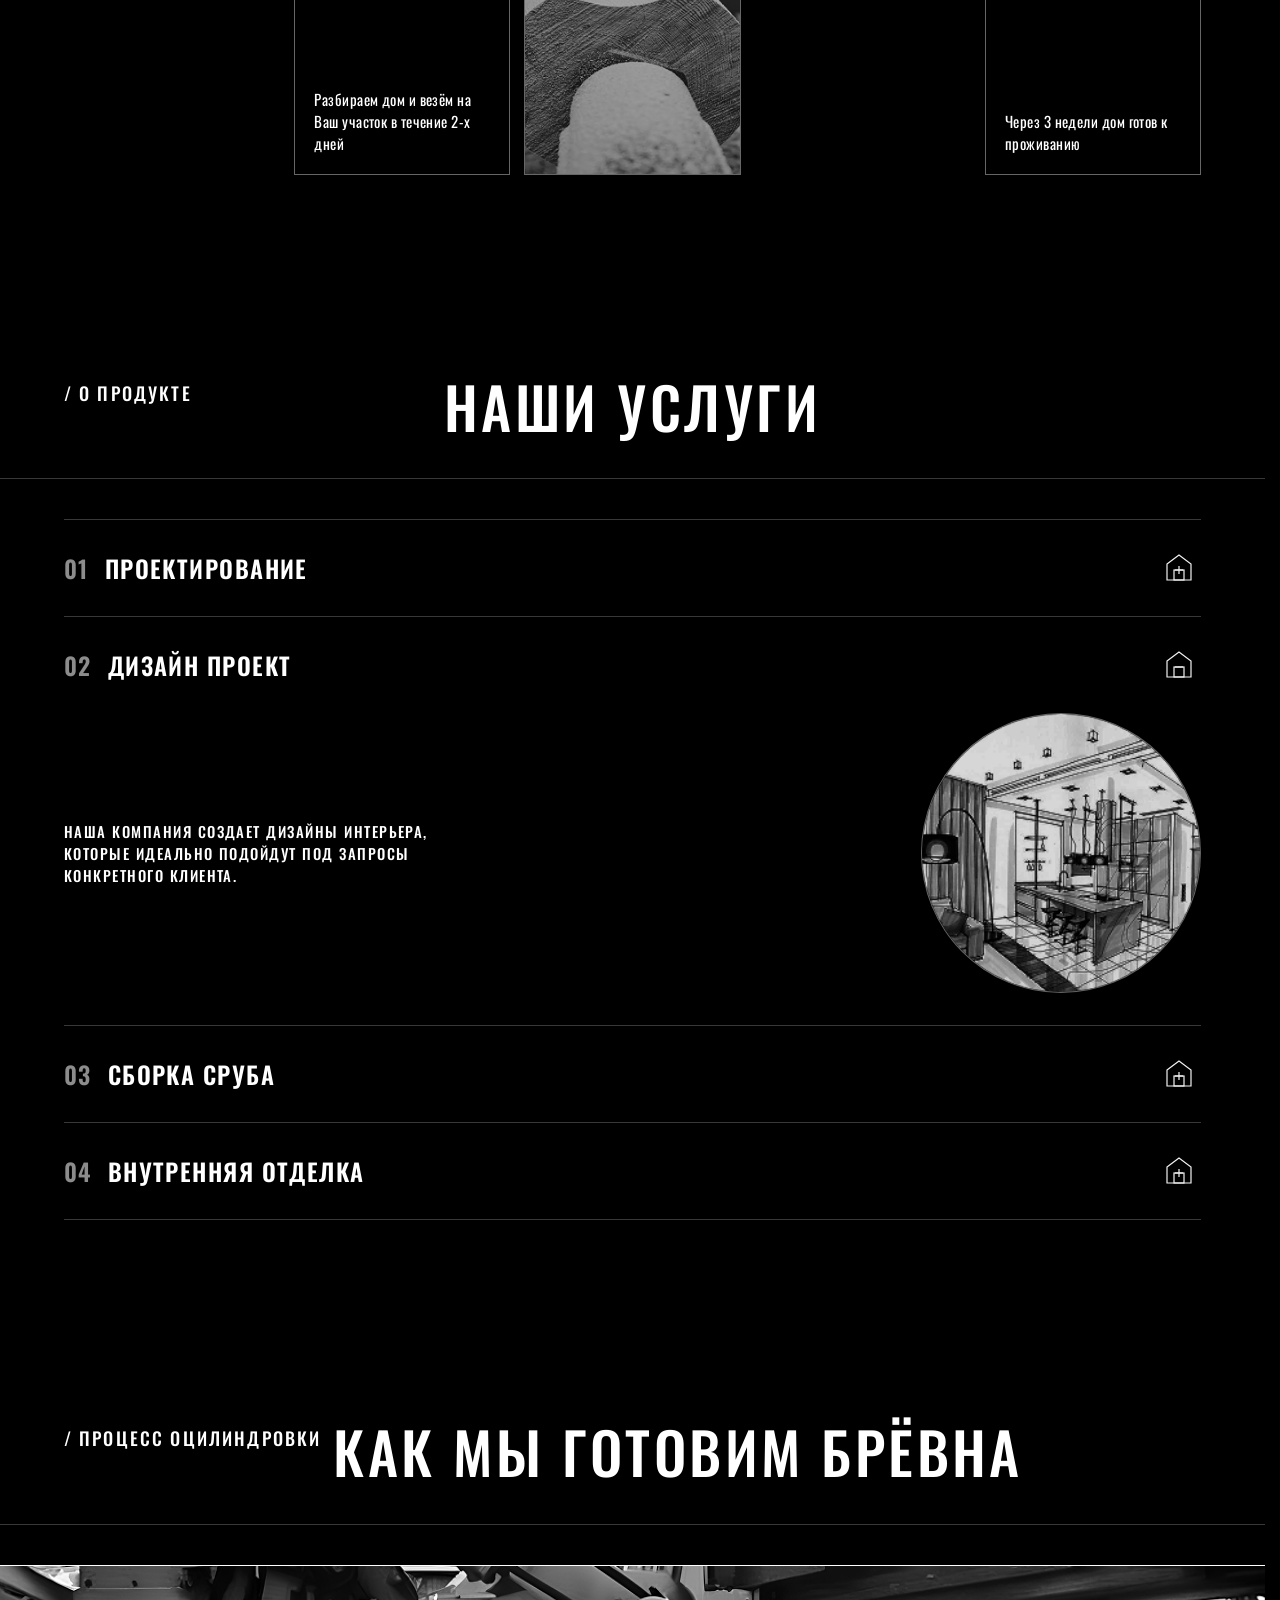
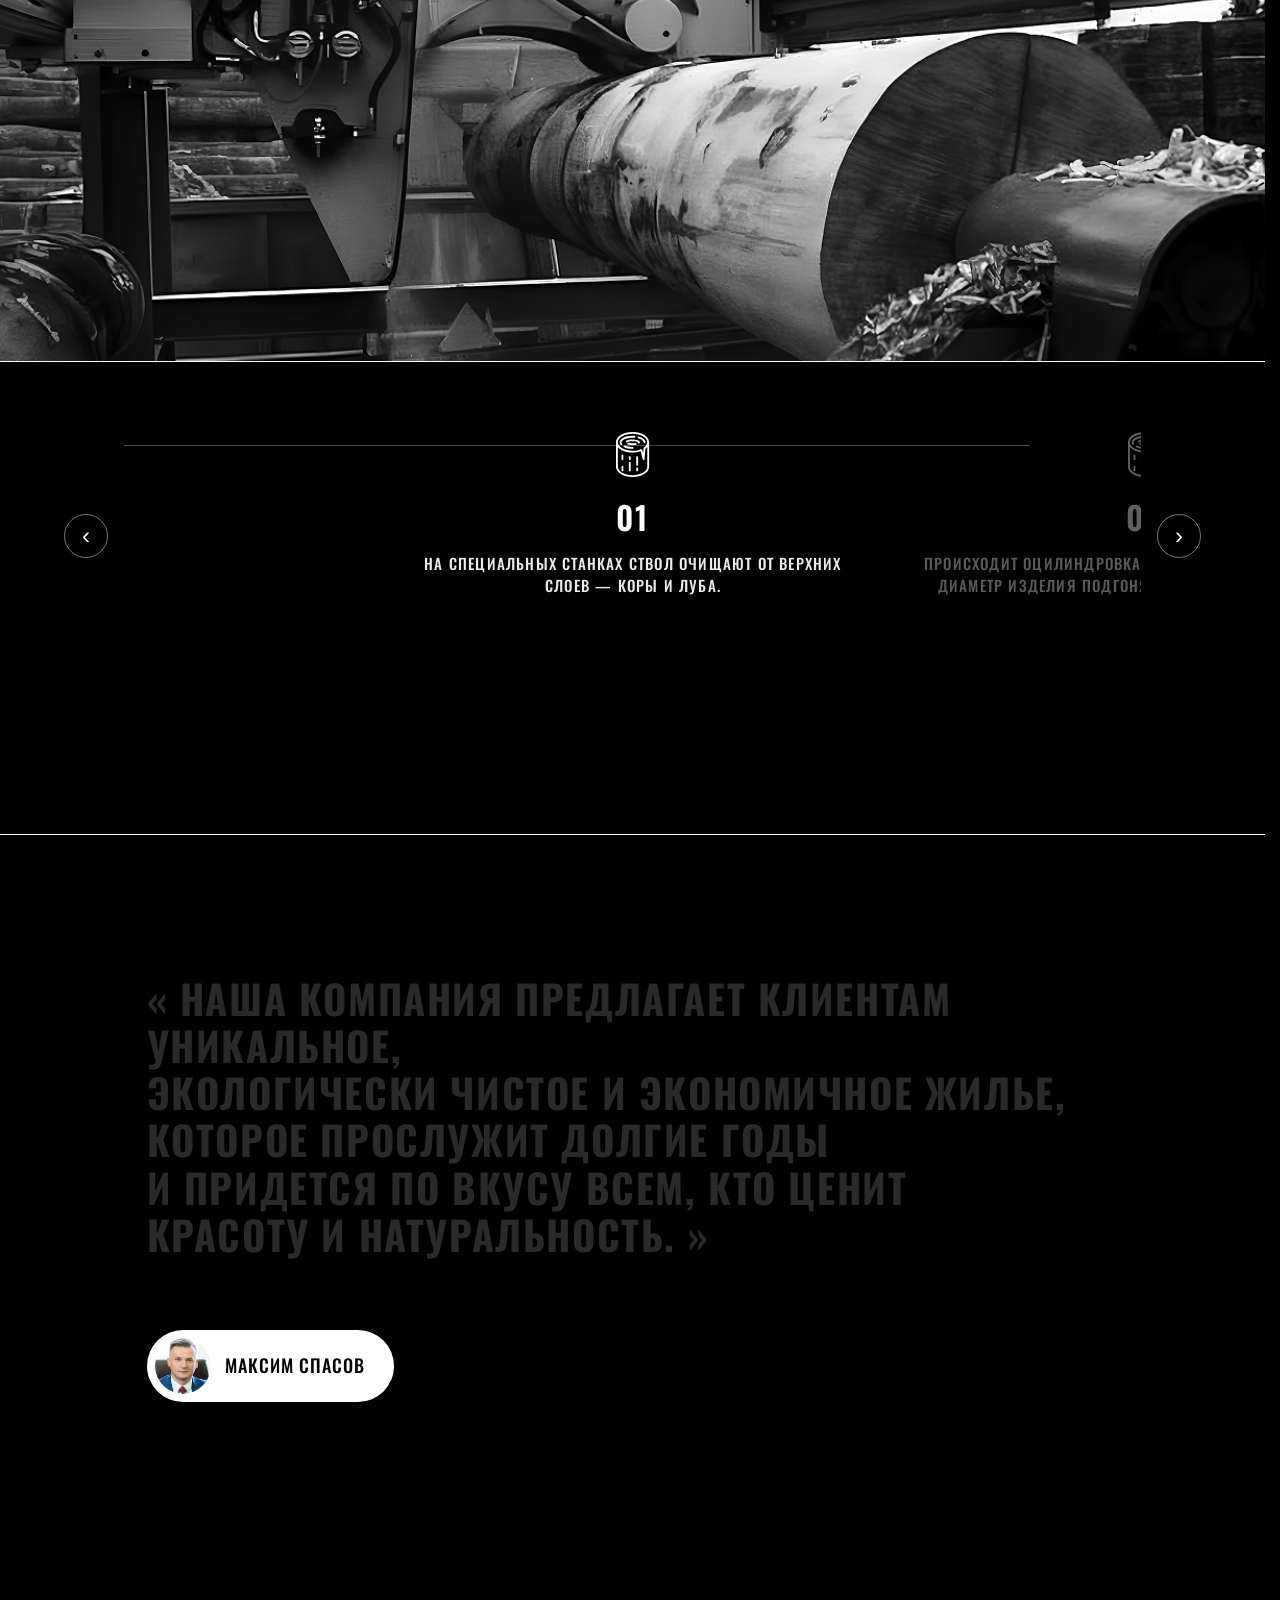
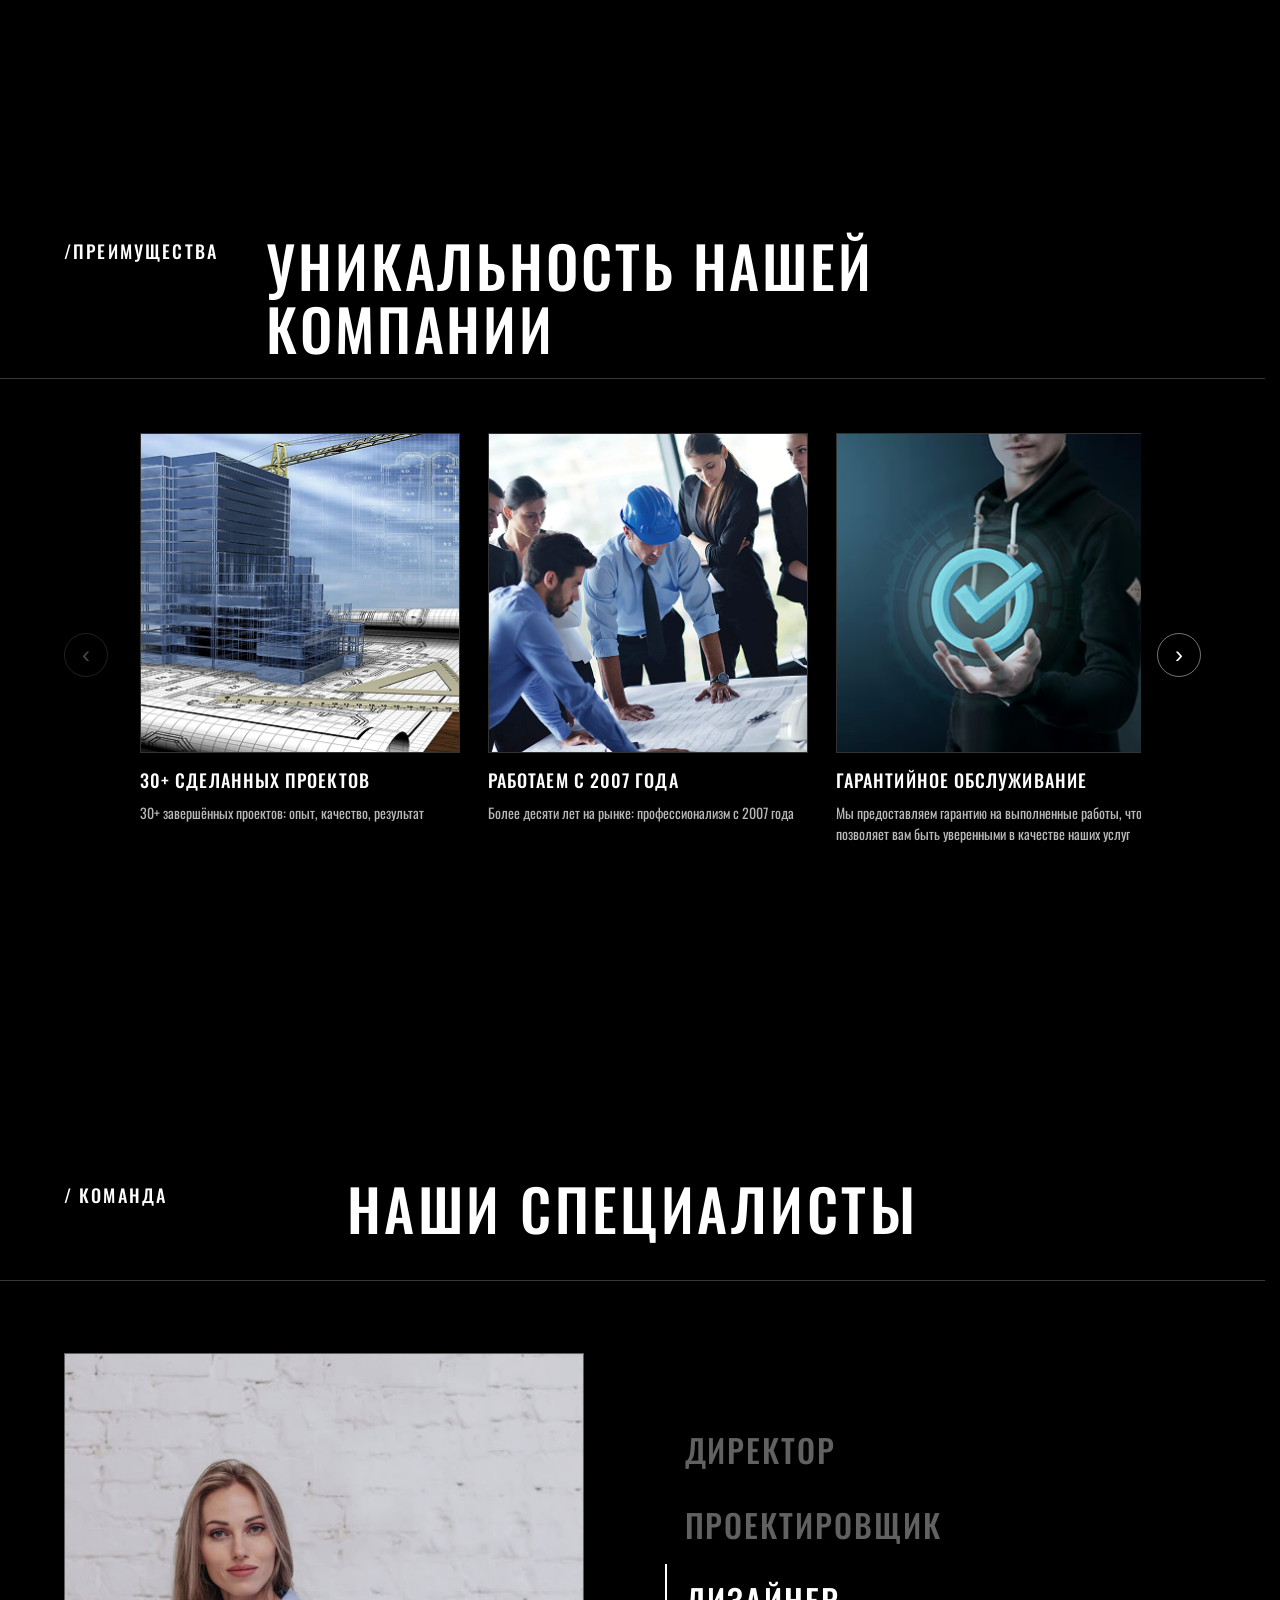
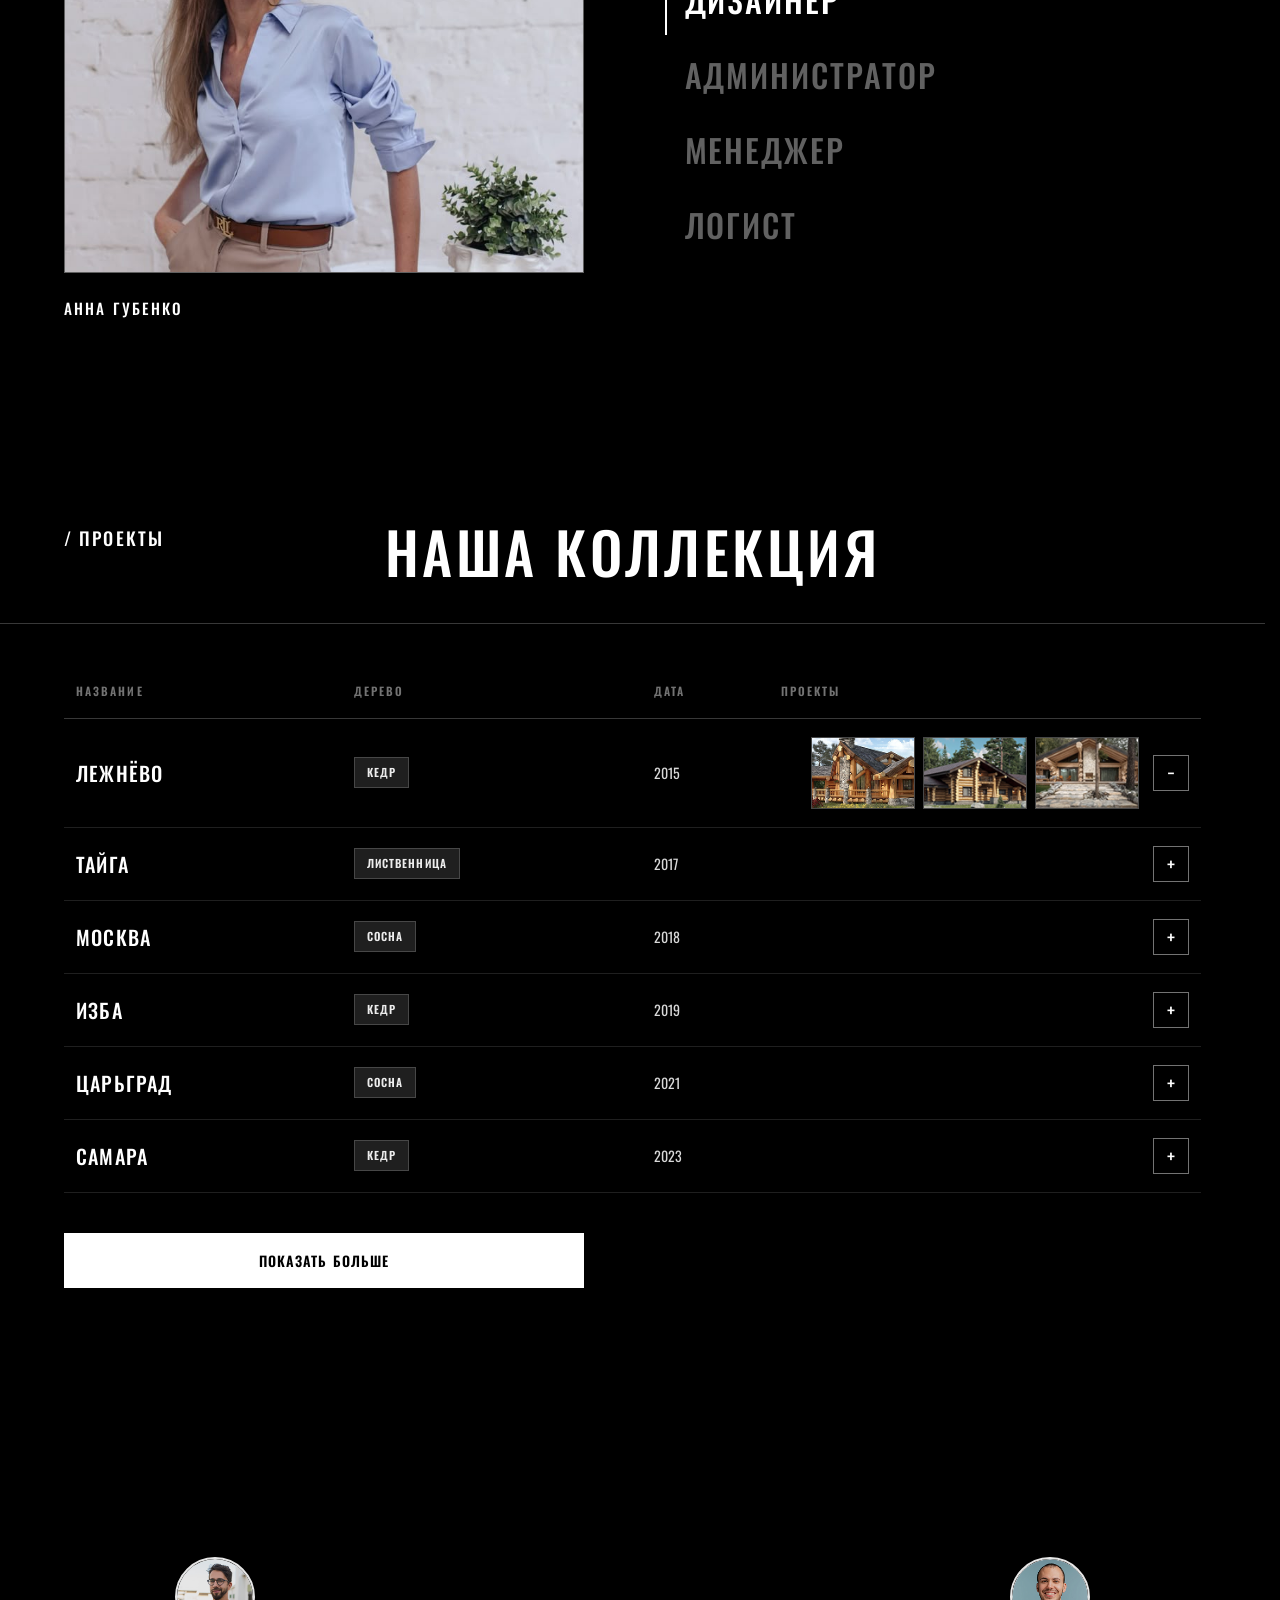
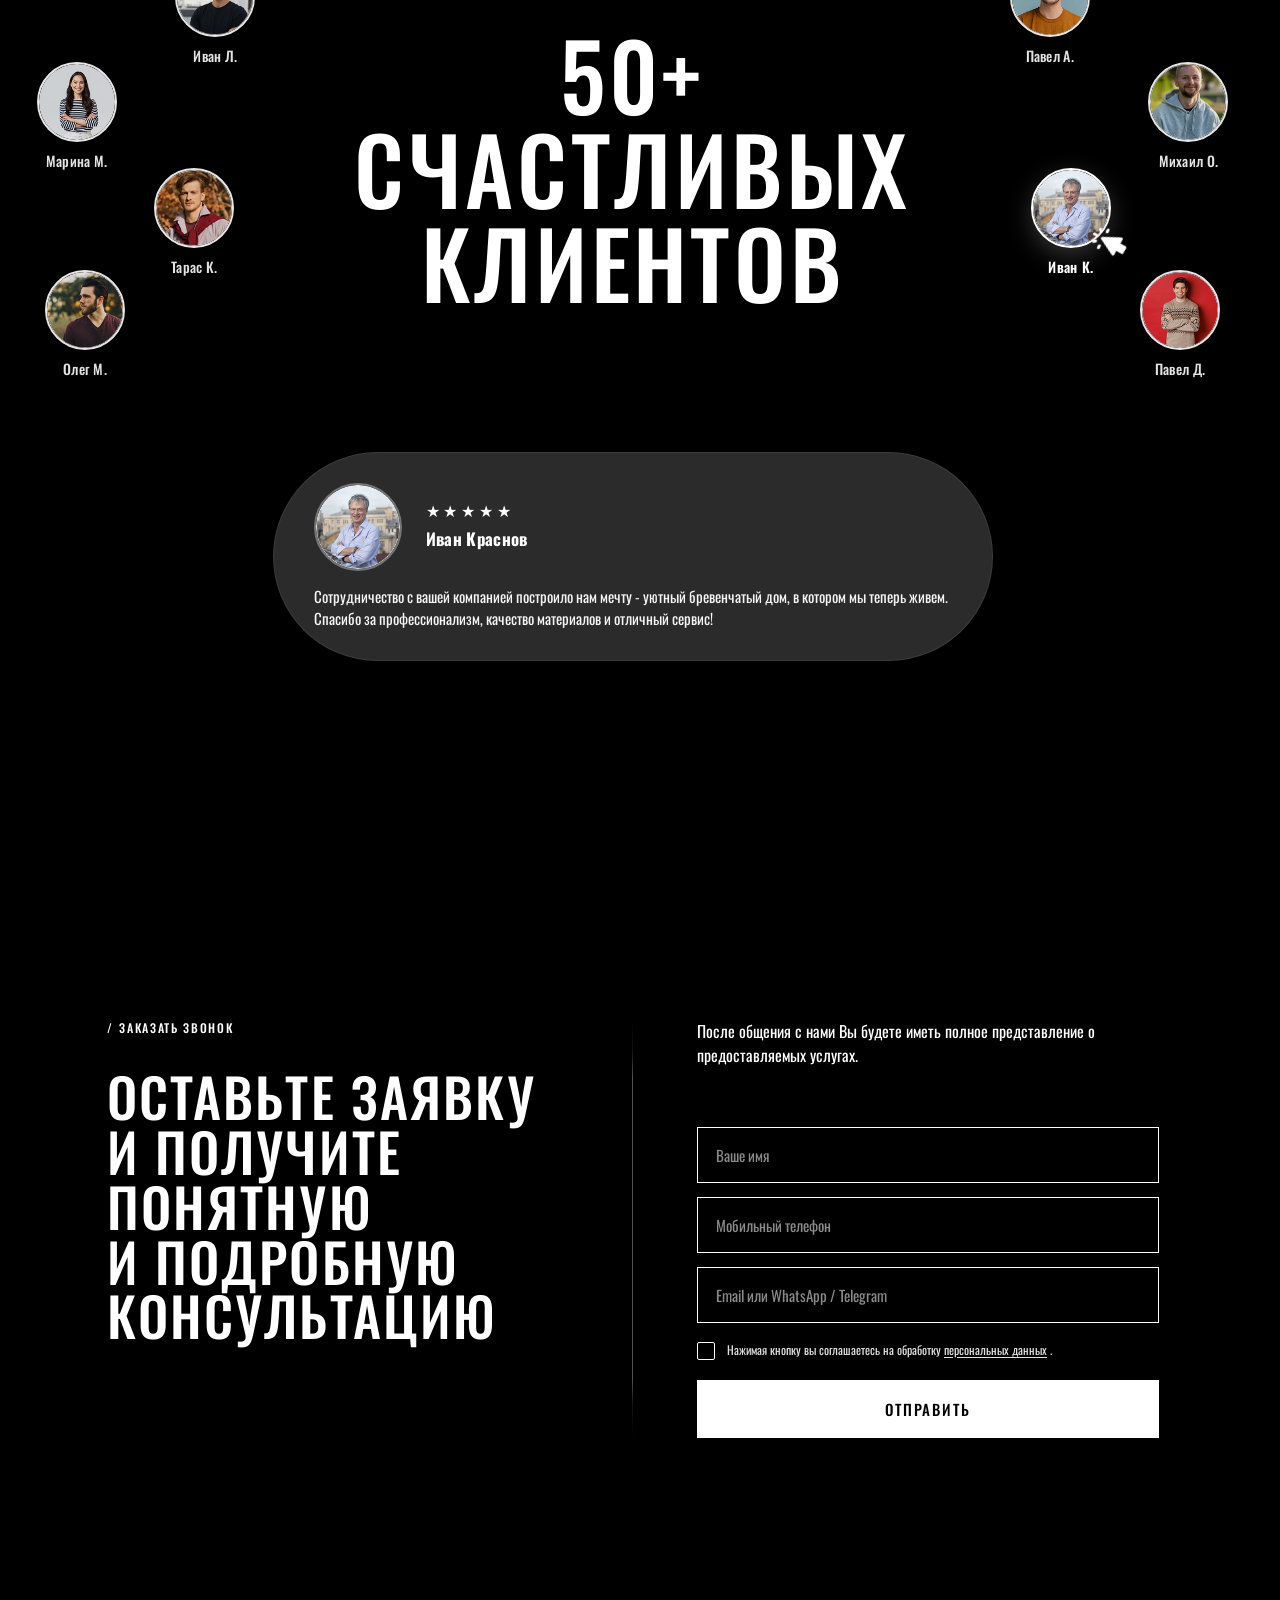
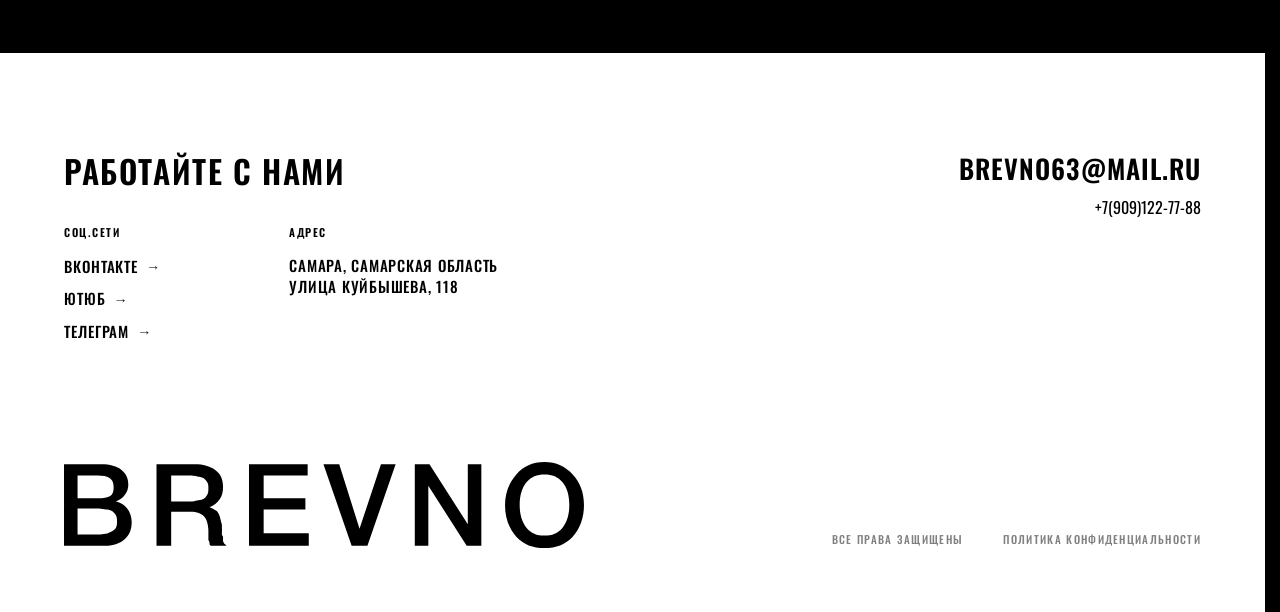
==== commit 18e230c0: "Кратко, что изменили" ====
--- a/index.html
+++ b/index.html
@@ -9,7 +9,7 @@
   <link rel="preconnect" href="https://fonts.googleapis.com" />
   <link rel="preconnect" href="https://fonts.gstatic.com" crossorigin />
   <link href="https://fonts.googleapis.com/css2?family=Oswald:wght@400;500;600;700&display=swap" rel="stylesheet" />
-  <link rel="stylesheet" href="css/style.css?v=20260430" />
+  <link rel="stylesheet" href="css/style.css?v=20260431" />
 </head>
 <body>
   <section class="hero">
--- a/css/style.css
+++ b/css/style.css
@@ -2321,21 +2321,9 @@
     transform: translateX(50%);
   }
 
-  /* Стрелка как в десктопных стилях (правый верх блока героя); на широком экране скрыта */
+  /* Плавающая стрелка скрыта: на мобилке визуально дублирует подсказку у кружка и попадает к абзацу карточки */
   .reviews-hint-arrow--picks {
-    display: block;
-    right: clamp(10px, 3vw, 28px);
-    top: 24%;
-    bottom: auto;
-    width: clamp(26px, 7vw, 35px);
-    height: clamp(26px, 7vw, 35px);
-    transform: rotate(-16deg);
-    animation-name: reviews-hint-nudge;
-  }
-
-  .reviews-hint-arrow--picks img {
-    width: 100%;
-    height: 100%;
+    display: none !important;
   }
 
   .reviews-featured {
@@ -2392,22 +2380,10 @@
   .section--reviews .reviews-pick:nth-child(3) {
     z-index: 2;
   }
-
-  .reviews-hint-arrow--picks {
-    display: block;
-    right: clamp(6px, 2.5vw, 20px);
-    top: 22%;
-    width: clamp(22px, 6vw, 30px);
-    height: clamp(22px, 6vw, 30px);
-    transform: rotate(-16deg);
-    animation-name: reviews-hint-nudge;
-  }
-}
-
-@media (min-width: 901px) {
-  .reviews-hint-arrow--picks {
-    display: none !important;
-  }
+}
+
+.reviews-hint-arrow--picks {
+  display: none !important;
 }
 
 /* Lead — макет: колонка слева | вертикальная линия | форма */
